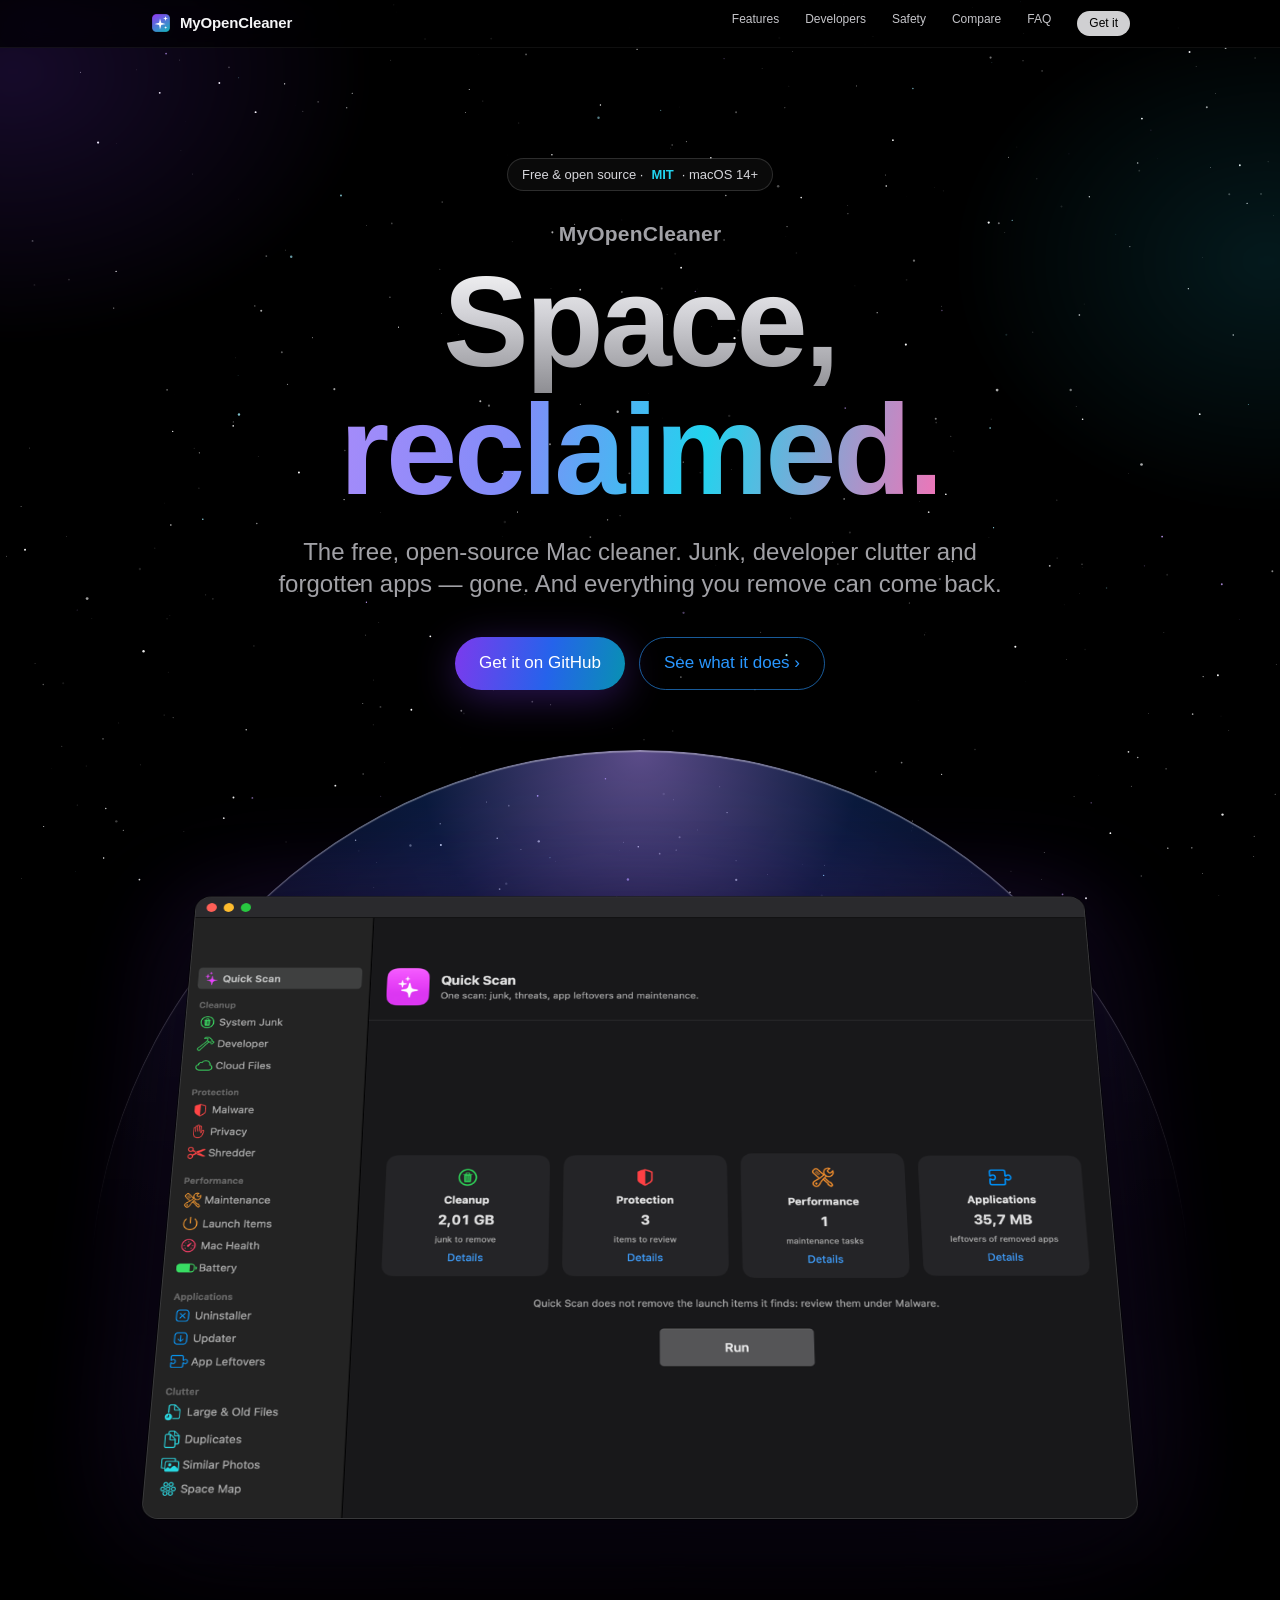
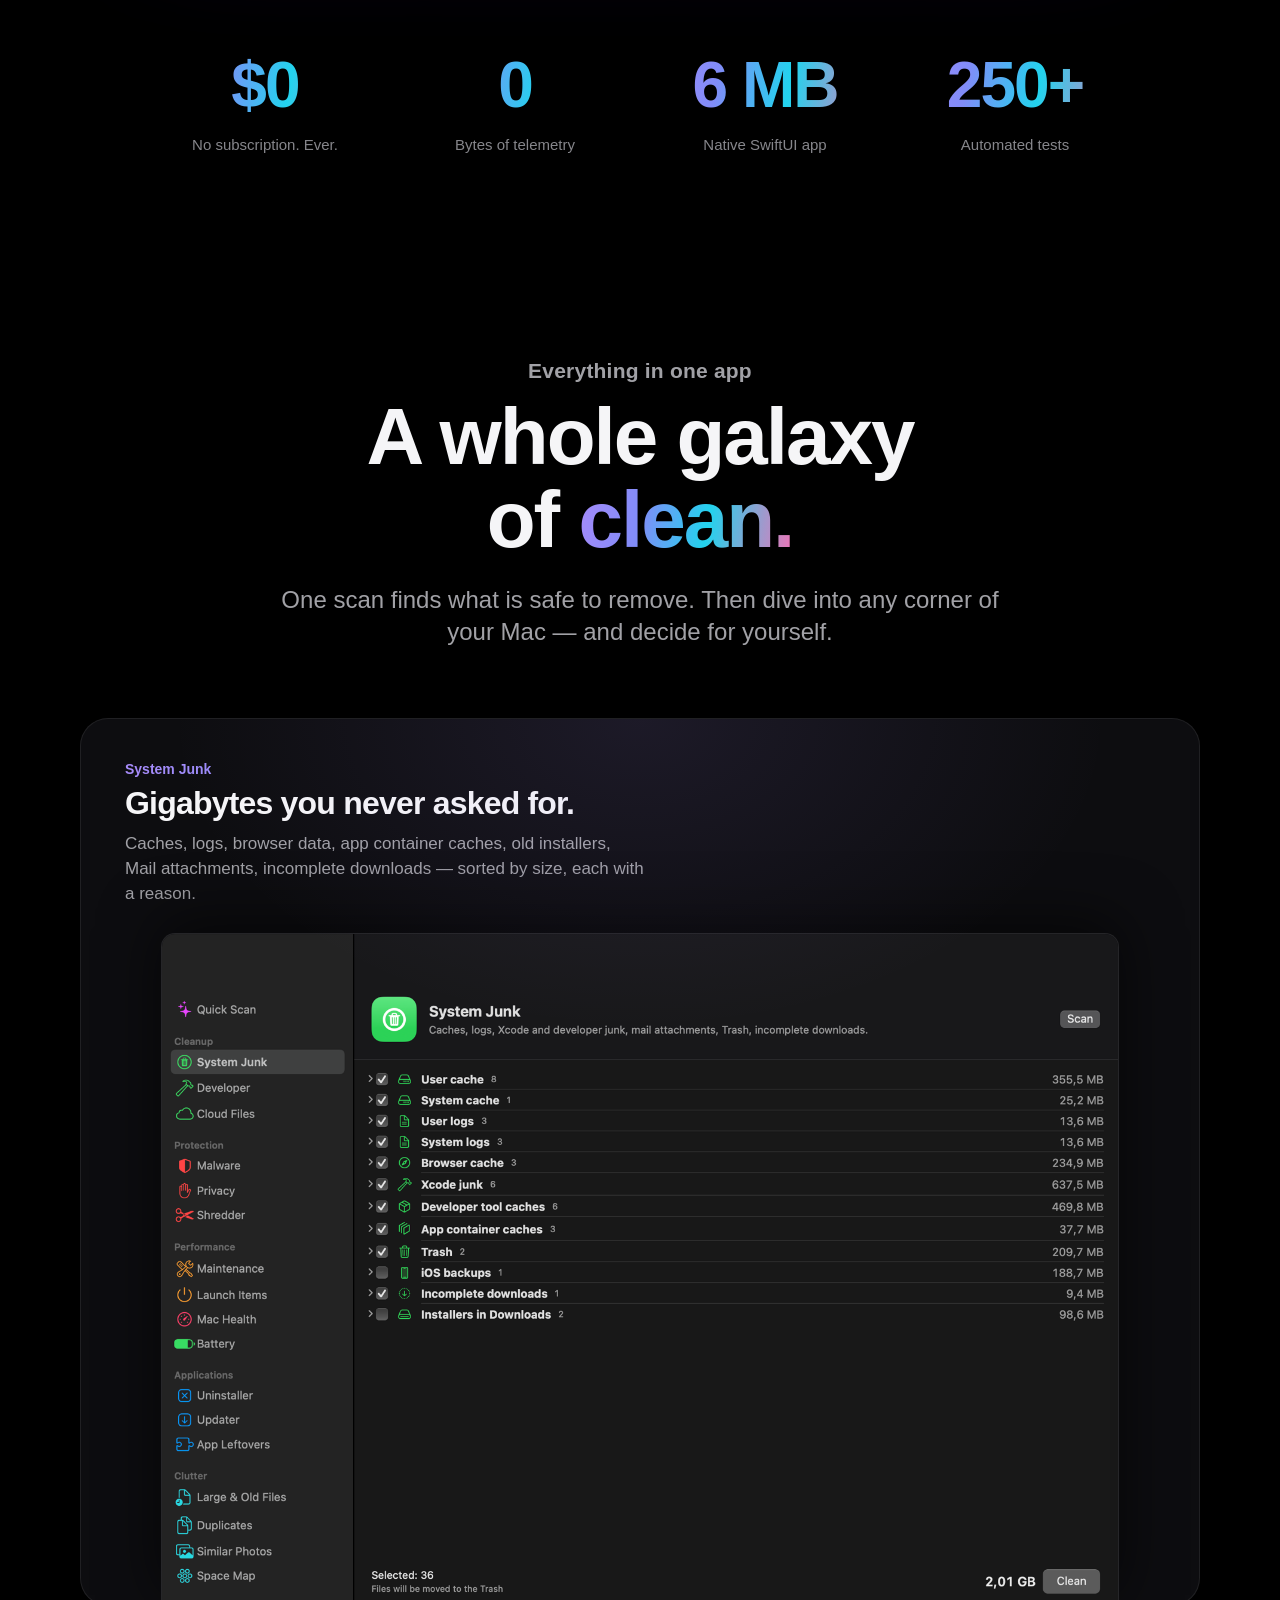
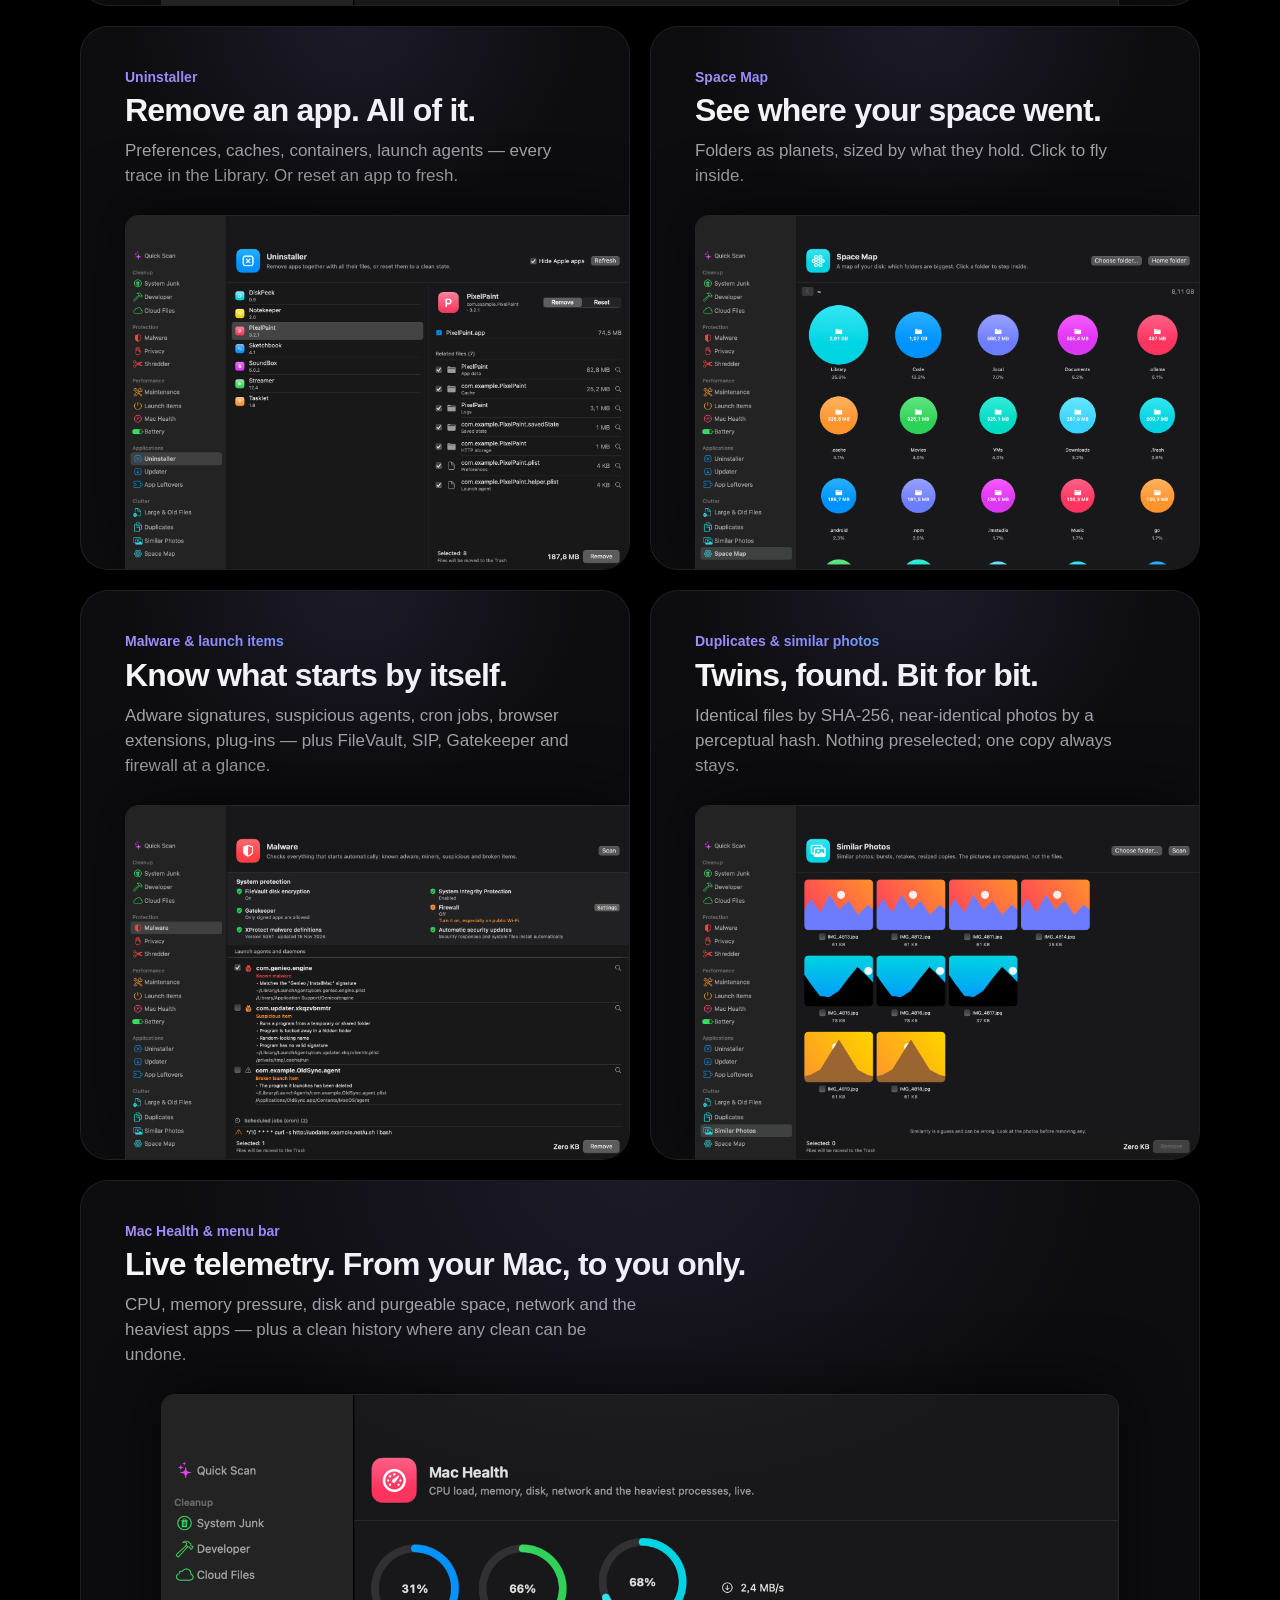
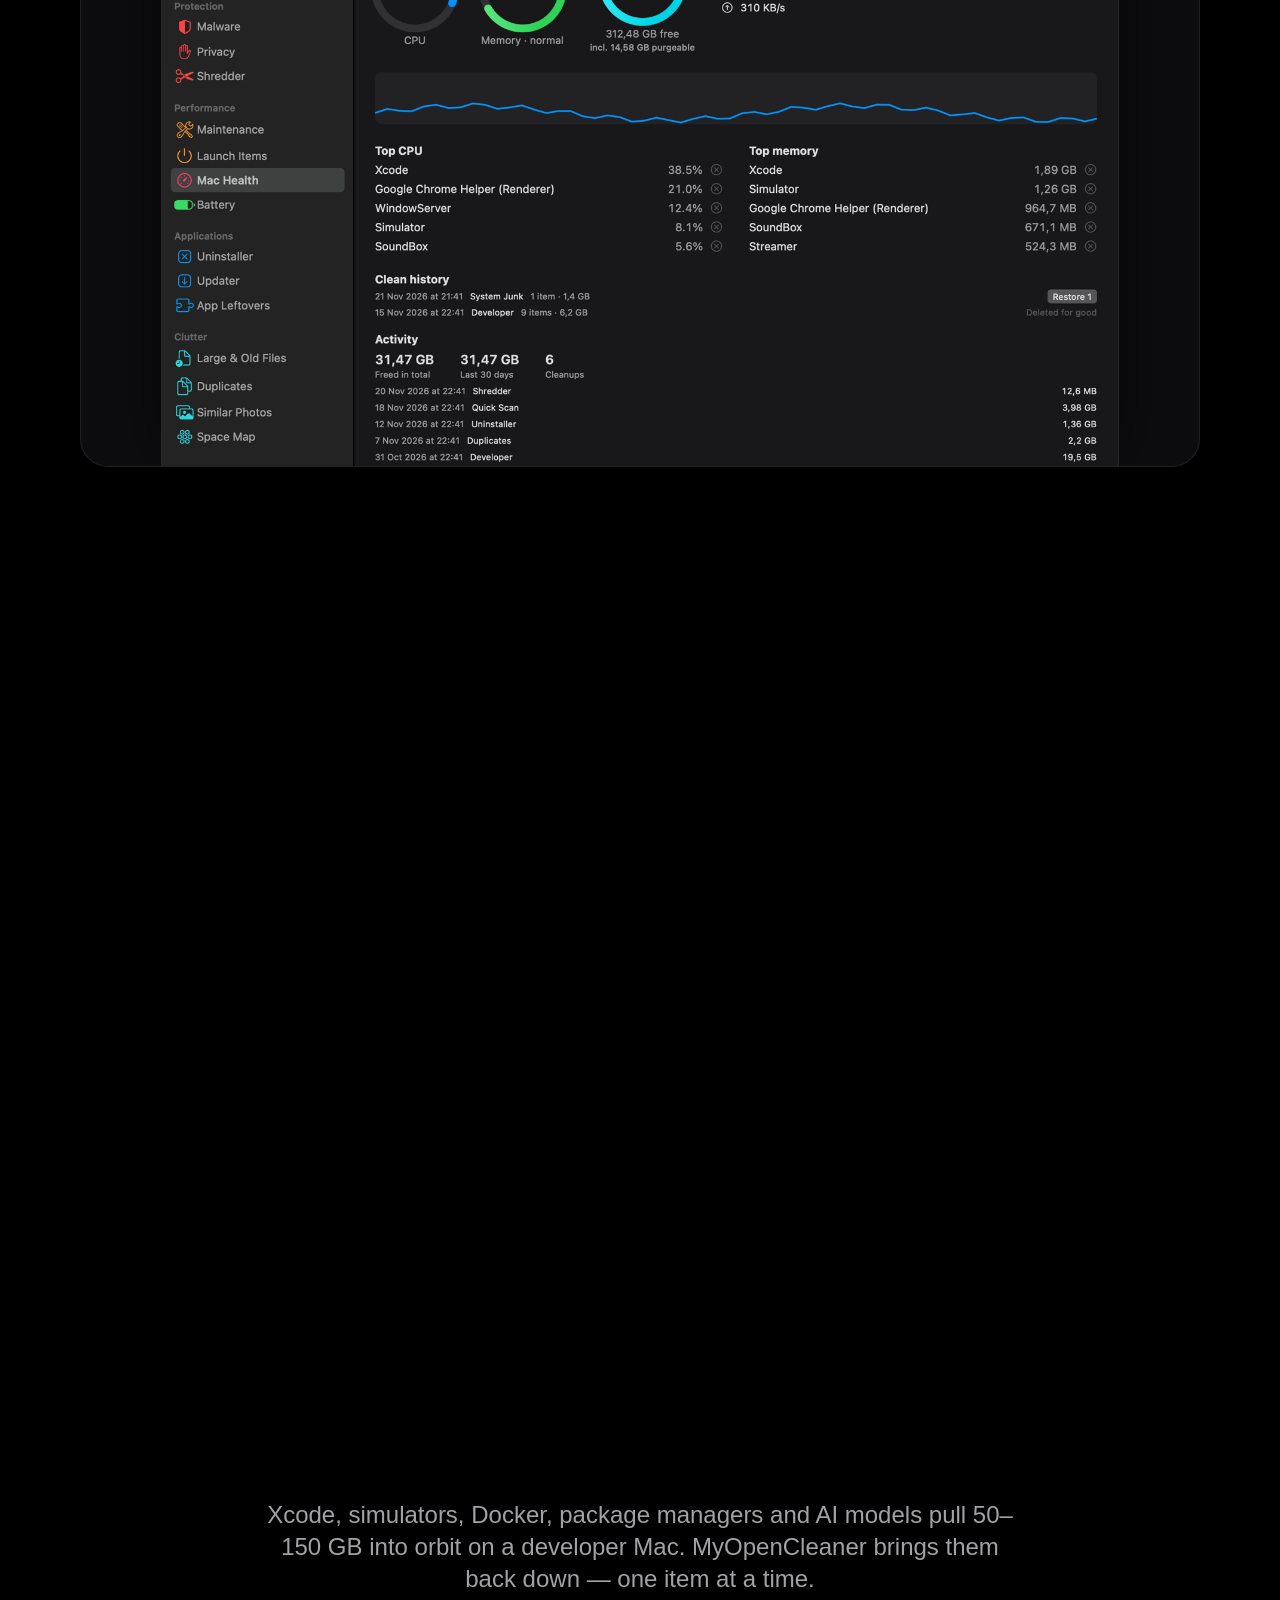
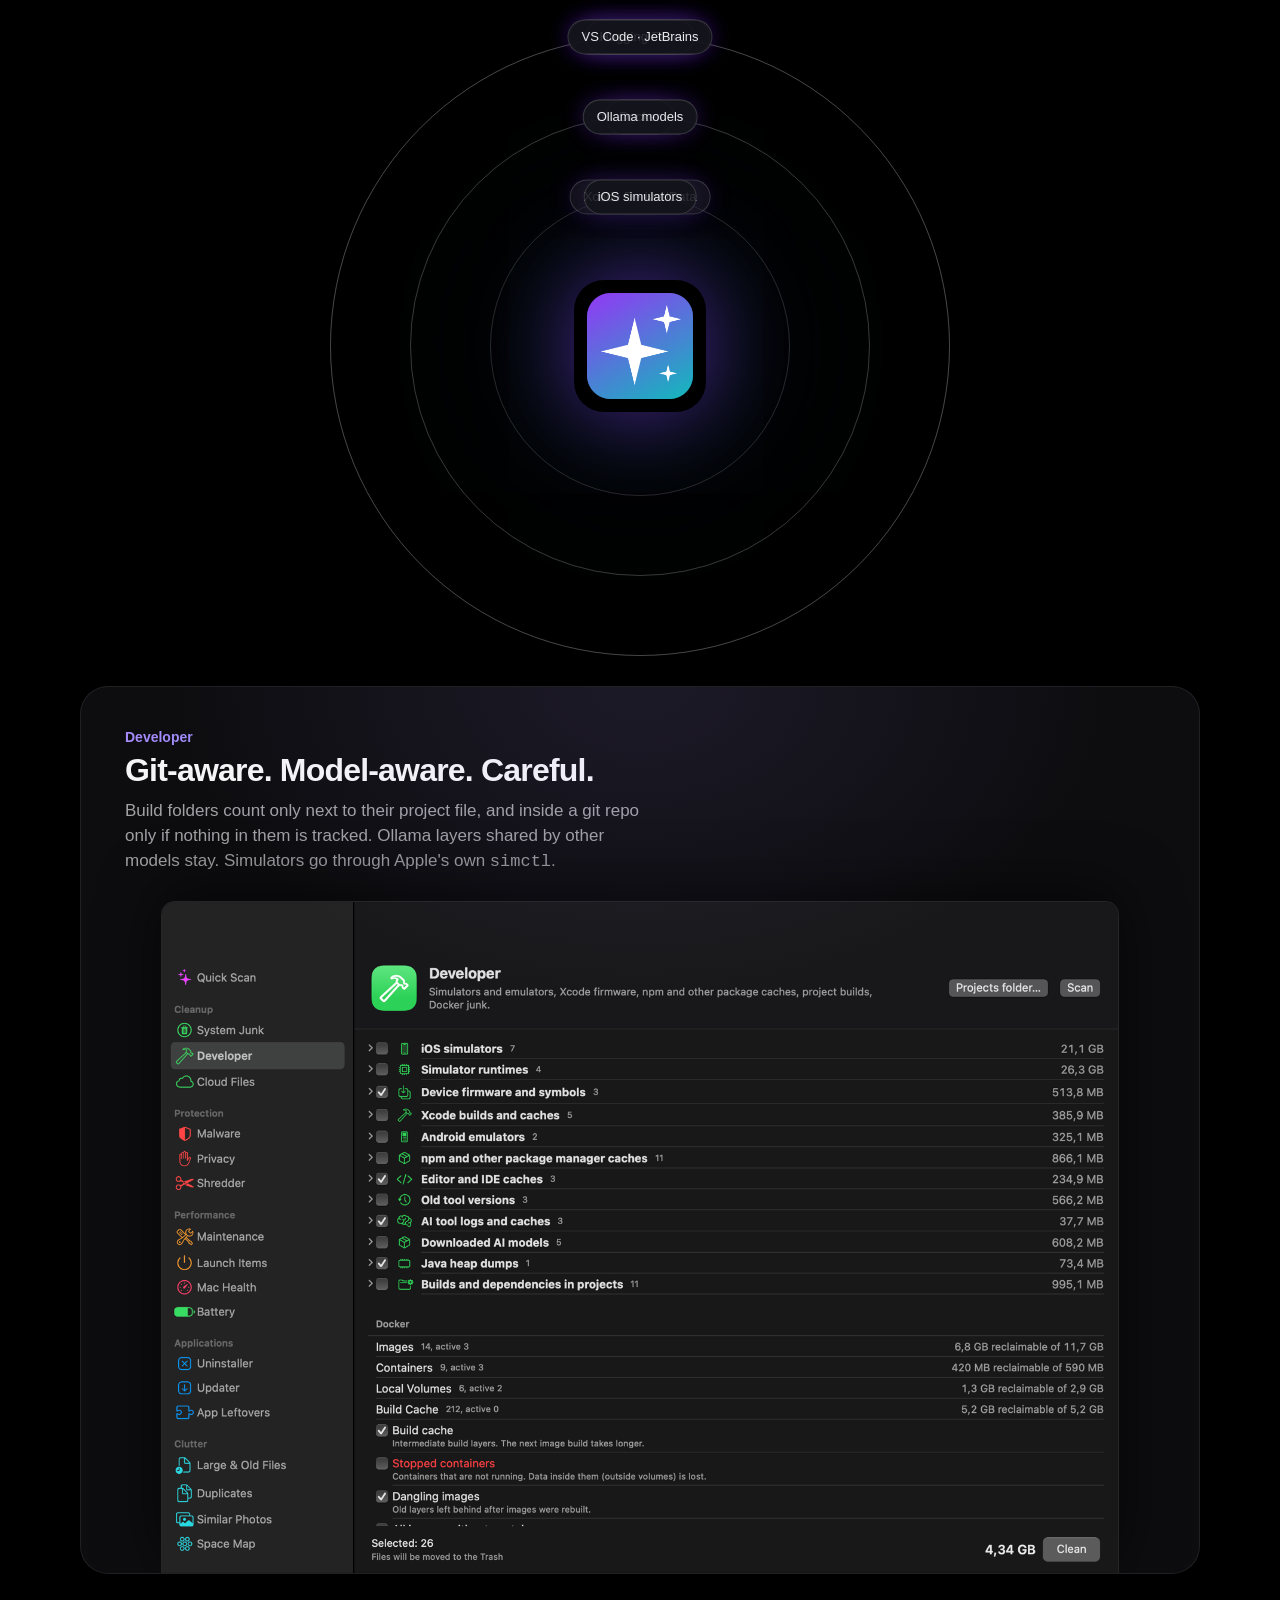
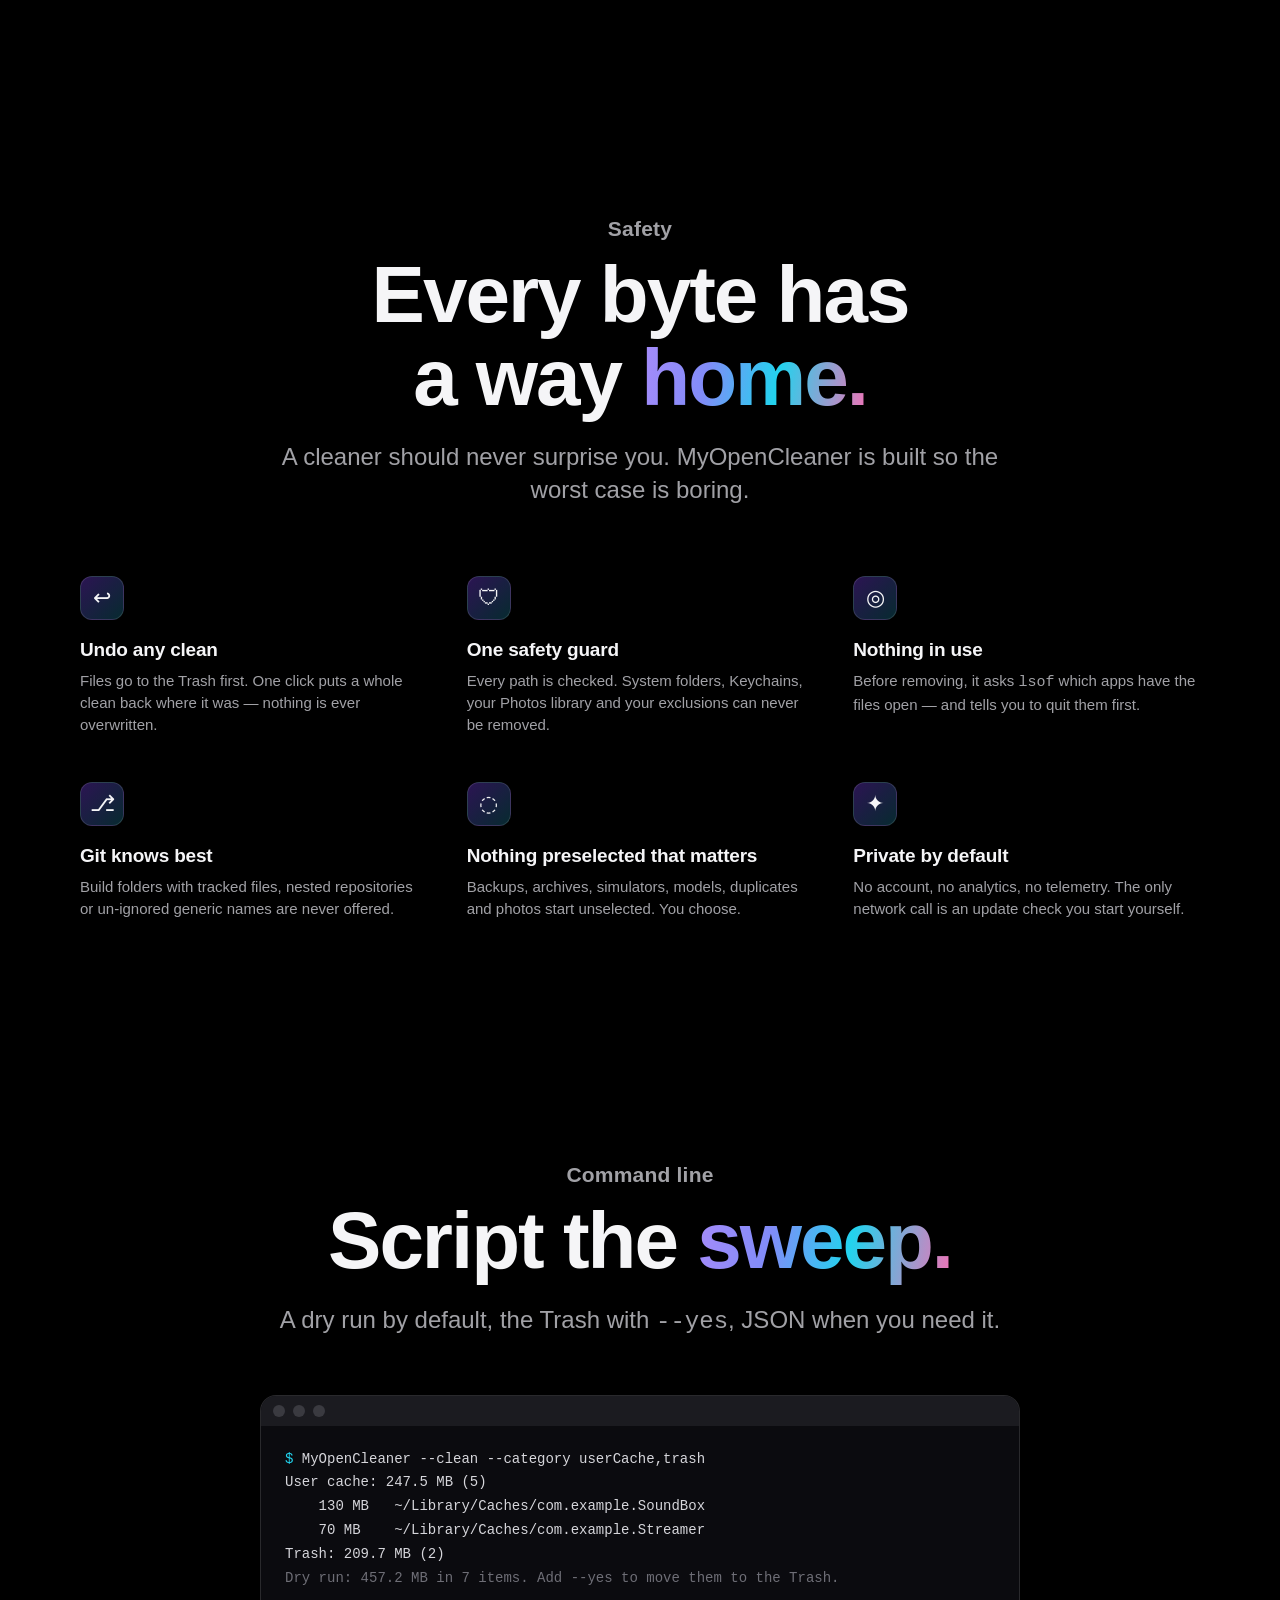
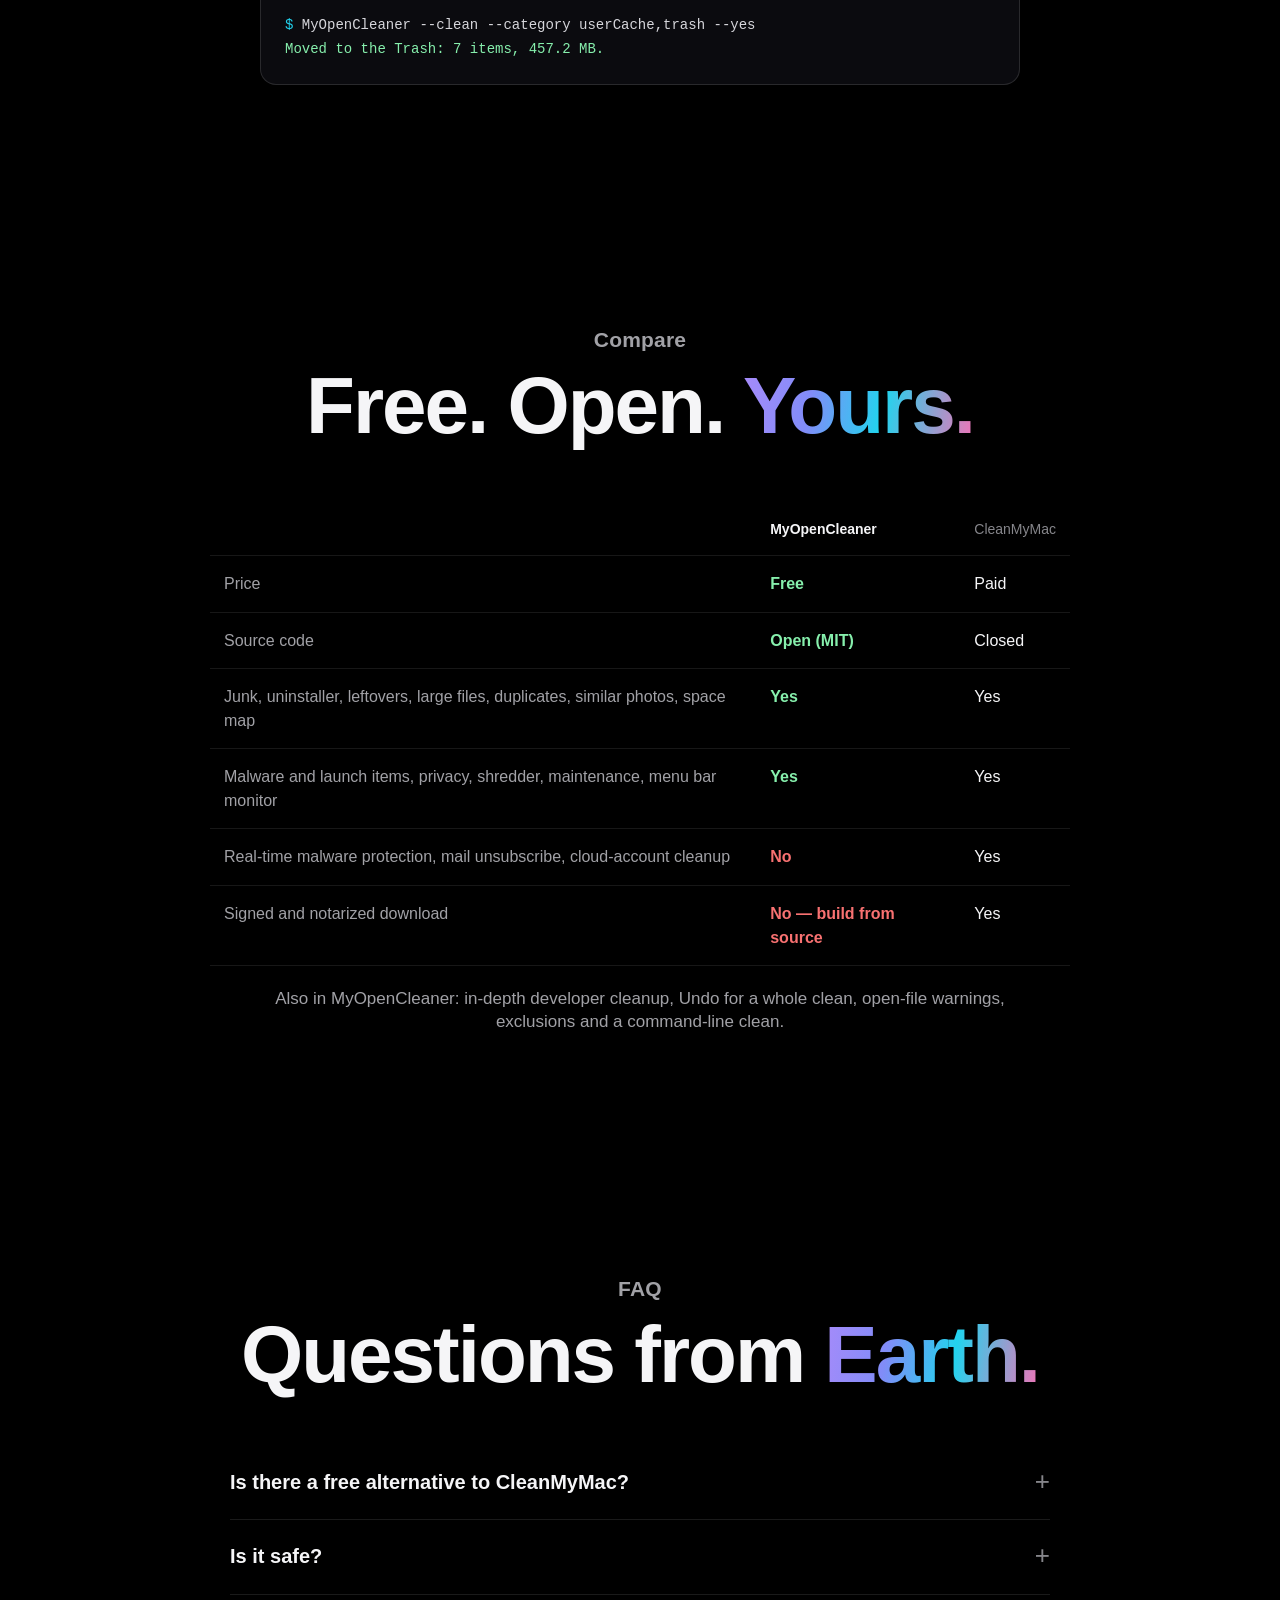
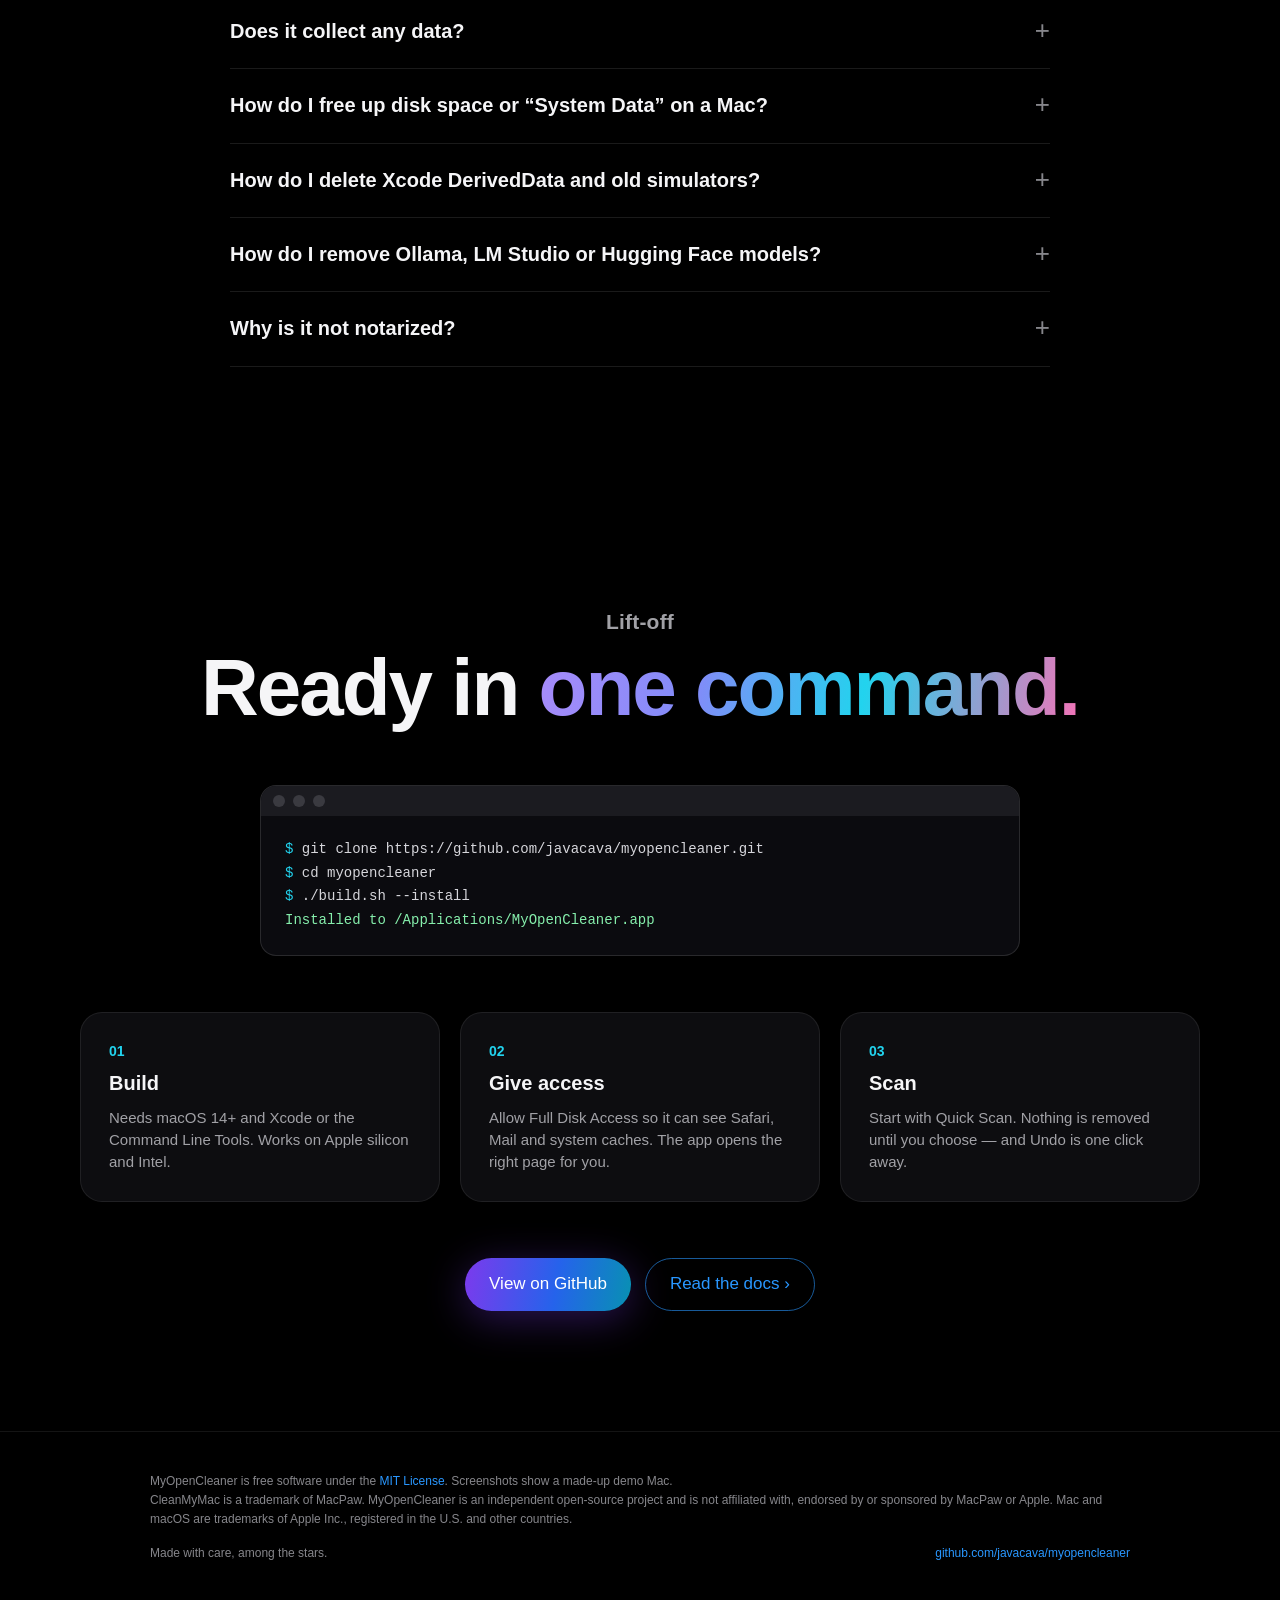
==== docs/index.html @ 6d672f40 "Add a website for GitHub Pages A one-page site in docs/: a starfield and nebula backdrop, large head" ====
<!doctype html>
<html lang="en">
<head>
<meta charset="utf-8">
<meta name="viewport" content="width=device-width, initial-scale=1">
<title>MyOpenCleaner — free, open-source Mac cleaner</title>
<meta name="description" content="MyOpenCleaner is a free, open-source Mac cleaner and CleanMyMac alternative for macOS 14+. Clean system junk, Xcode and developer caches, uninstall apps with their leftovers, find duplicates. Undo for every clean, no telemetry, MIT license.">
<meta name="theme-color" content="#000000">
<link rel="icon" type="image/png" href="assets/favicon.png">
<link rel="apple-touch-icon" href="assets/icon.png">
<link rel="canonical" href="https://javacava.github.io/myopencleaner/">
<meta property="og:type" content="website">
<meta property="og:title" content="MyOpenCleaner — space, reclaimed.">
<meta property="og:description" content="The free, open-source Mac cleaner. Junk, developer clutter and forgotten apps, gone. Every clean can be undone.">
<meta property="og:url" content="https://javacava.github.io/myopencleaner/">
<meta property="og:image" content="https://javacava.github.io/myopencleaner/assets/shots/quick-scan.png">
<meta name="twitter:card" content="summary_large_image">
<script type="application/ld+json">
{
  "@context": "https://schema.org",
  "@type": "SoftwareApplication",
  "name": "MyOpenCleaner",
  "description": "Free, open-source Mac cleaner and CleanMyMac alternative: system junk, developer caches, app uninstaller with leftovers, duplicates, similar photos, malware and launch-item checks, privacy cleanup, undo for every clean.",
  "applicationCategory": "UtilitiesApplication",
  "operatingSystem": "macOS 14 or later",
  "license": "https://opensource.org/licenses/MIT",
  "isAccessibleForFree": true,
  "offers": { "@type": "Offer", "price": "0", "priceCurrency": "USD" },
  "codeRepository": "https://github.com/javacava/myopencleaner",
  "url": "https://javacava.github.io/myopencleaner/",
  "image": "https://javacava.github.io/myopencleaner/assets/icon.png"
}
</script>
<style>
  :root {
    --bg: #000;
    --text: #f5f5f7;
    --muted: #86868b;
    --soft: #a1a1a6;
    --tile: #0d0d10;
    --tile-line: rgba(255,255,255,0.08);
    --violet: #a78bfa;
    --cyan: #22d3ee;
    --pink: #f472b6;
    --link: #2997ff;
    --radius: 28px;
    --max: 1120px;
    --font: -apple-system, BlinkMacSystemFont, "SF Pro Display", "SF Pro Text", "Helvetica Neue", Helvetica, Arial, sans-serif;
    --mono: ui-monospace, "SF Mono", Menlo, Monaco, Consolas, monospace;
  }
  * { box-sizing: border-box; }
  html { scroll-behavior: smooth; }
  body {
    margin: 0; background: var(--bg); color: var(--text); font-family: var(--font);
    -webkit-font-smoothing: antialiased; line-height: 1.47; overflow-x: hidden;
  }
  a { color: var(--link); text-decoration: none; }
  a:hover { text-decoration: underline; }
  img { display: block; max-width: 100%; height: auto; }

  /* ---------- Space background ---------- */
  #stars { position: fixed; inset: 0; width: 100%; height: 100%; z-index: -2; }
  .nebula {
    position: fixed; inset: -20vh -20vw; z-index: -1; pointer-events: none;
    background:
      radial-gradient(40vw 30vw at 15% 20%, rgba(124, 58, 237, 0.18), transparent 70%),
      radial-gradient(35vw 28vw at 85% 35%, rgba(34, 211, 238, 0.12), transparent 70%),
      radial-gradient(45vw 30vw at 50% 95%, rgba(244, 114, 182, 0.10), transparent 70%);
    filter: blur(10px);
  }

  /* ---------- Navigation (Apple-like translucent bar) ---------- */
  .nav {
    position: sticky; top: 0; z-index: 50; height: 48px;
    background: rgba(0,0,0,0.72); backdrop-filter: saturate(180%) blur(20px); -webkit-backdrop-filter: saturate(180%) blur(20px);
    border-bottom: 1px solid rgba(255,255,255,0.06);
  }
  .nav-inner { max-width: 1024px; margin: 0 auto; height: 100%; display: flex; align-items: center; gap: 28px; padding: 0 22px; }
  .brand { display: flex; align-items: center; gap: 8px; color: var(--text); font-weight: 600; font-size: 15px; letter-spacing: -0.01em; }
  .brand img { width: 22px; height: 22px; }
  .nav-links { display: flex; gap: 26px; margin-left: auto; }
  .nav-links a { color: #e8e8ed; font-size: 12px; opacity: 0.85; }
  .nav-links a:hover { opacity: 1; text-decoration: none; }
  .nav-cta { font-size: 12px; padding: 4px 12px; border-radius: 999px; background: var(--text); color: #000 !important; font-weight: 500; }
  @media (max-width: 760px) { .nav-links a:not(.nav-cta) { display: none; } }

  /* ---------- Sections ---------- */
  section { padding: 120px 22px; position: relative; }
  .wrap { max-width: var(--max); margin: 0 auto; }
  .center { text-align: center; }
  .eyebrow { font-size: 21px; font-weight: 600; color: var(--soft); margin: 0 0 8px; letter-spacing: 0.01em; }
  h1, h2, h3 { margin: 0; letter-spacing: -0.025em; font-weight: 700; }
  h1 { font-size: clamp(56px, 11vw, 128px); line-height: 1.0; }
  h2 { font-size: clamp(40px, 6.5vw, 80px); line-height: 1.04; }
  h3 { font-size: clamp(24px, 3vw, 32px); line-height: 1.12; }
  .lead { font-size: clamp(19px, 2.2vw, 24px); color: var(--soft); max-width: 760px; margin: 22px auto 0; font-weight: 500; line-height: 1.35; }
  .grad {
    background: linear-gradient(100deg, var(--violet) 0%, #818cf8 30%, var(--cyan) 60%, var(--pink) 100%);
    -webkit-background-clip: text; background-clip: text; color: transparent;
  }
  .chrome {
    background: linear-gradient(180deg, #ffffff 0%, #d2d2d7 45%, #8e8e93 100%);
    -webkit-background-clip: text; background-clip: text; color: transparent;
  }
  .buttons { display: flex; gap: 14px; justify-content: center; flex-wrap: wrap; margin-top: 36px; }
  .btn {
    display: inline-flex; align-items: center; gap: 8px; padding: 13px 24px; border-radius: 999px;
    font-size: 17px; font-weight: 500; transition: transform .2s ease, background .2s ease;
  }
  .btn:hover { text-decoration: none; transform: translateY(-1px); }
  .btn-primary { background: linear-gradient(100deg, #7c3aed, #2563eb 55%, #0891b2); color: #fff; box-shadow: 0 8px 40px rgba(124,58,237,.35); }
  .btn-ghost { color: var(--link); border: 1px solid rgba(41,151,255,.6); }
  .btn-ghost:hover { background: rgba(41,151,255,.1); }

  /* ---------- Hero ---------- */
  html, body { overflow-x: clip; }
  .hero { padding-top: 110px; padding-bottom: 40px; min-height: calc(100vh - 48px); display: flex; flex-direction: column; justify-content: center; }
  .hero .badge {
    display: inline-flex; align-items: center; gap: 8px; padding: 6px 14px; border-radius: 999px; font-size: 13px; color: #d6d6db;
    border: 1px solid rgba(255,255,255,.14); background: rgba(255,255,255,.04); margin-bottom: 28px;
  }
  .hero .badge b { color: var(--cyan); font-weight: 600; }
  .planet {
    position: absolute; width: min(1100px, 140vw); aspect-ratio: 1; left: 50%; top: 78vh; transform: translateX(-50%);
    border-radius: 50%; z-index: -1; pointer-events: none;
    background: radial-gradient(circle at 50% 0%, rgba(167,139,250,.55), rgba(37,99,235,.25) 18%, rgba(8,8,20,.95) 42%, #000 60%);
    box-shadow: 0 -2px 120px rgba(124,58,237,.35), inset 0 2px 1px rgba(255,255,255,.35);
    /* fade the planet out downwards instead of cutting it off */
    -webkit-mask-image: linear-gradient(to bottom, #000 18%, transparent 46%);
    mask-image: linear-gradient(to bottom, #000 18%, transparent 46%);
  }
  .shot-frame {
    margin: 70px auto 0; max-width: 1040px; border-radius: 18px; overflow: hidden; position: relative;
    border: 1px solid rgba(255,255,255,.12);
    box-shadow: 0 0 0 1px rgba(0,0,0,.6), 0 40px 120px rgba(0,0,0,.8), 0 0 140px rgba(124,58,237,.25);
    background: #1e1e20;
  }
  .shot-frame .bar { height: 28px; display: flex; align-items: center; gap: 8px; padding: 0 12px; background: #2a2a2d; border-bottom: 1px solid rgba(0,0,0,.6); }
  .shot-frame .bar i { width: 12px; height: 12px; border-radius: 50%; display: block; }
  .shot-frame .bar i:nth-child(1) { background: #ff5f57; } .shot-frame .bar i:nth-child(2) { background: #febc2e; } .shot-frame .bar i:nth-child(3) { background: #28c840; }
  .tilt { transform: perspective(1600px) rotateX(16deg) scale(.96); transform-origin: 50% 100%; transition: transform .2s linear; }

  /* ---------- Stats strip ---------- */
  .stats { display: grid; grid-template-columns: repeat(4, 1fr); gap: 20px; max-width: 980px; margin: 0 auto; }
  .stat { text-align: center; }
  .stat .num { font-size: clamp(40px, 6vw, 64px); font-weight: 700; letter-spacing: -0.03em; }
  .stat .lbl { color: var(--muted); font-size: 15px; margin-top: 2px; }
  @media (max-width: 700px) { .stats { grid-template-columns: repeat(2, 1fr); row-gap: 36px; } }

  /* ---------- Tiles ---------- */
  .tiles { display: grid; grid-template-columns: repeat(2, 1fr); gap: 20px; margin-top: 70px; }
  .tile {
    background: var(--tile); border: 1px solid var(--tile-line); border-radius: var(--radius); overflow: hidden;
    display: flex; flex-direction: column; position: relative;
  }
  .tile.wide { grid-column: span 2; }
  .tile .txt { padding: 40px 44px 26px; }
  .tile .txt p { color: var(--soft); font-size: 17px; margin: 10px 0 0; max-width: 520px; }
  .tile .kicker { font-size: 14px; font-weight: 600; margin-bottom: 6px; }
  .tile .img { margin: auto 0 0 44px; border-top-left-radius: 14px; overflow: hidden; border: 1px solid rgba(255,255,255,.1); border-right: 0; border-bottom: 0; box-shadow: 0 -10px 60px rgba(0,0,0,.6); }
  .tile.wide .img { margin-left: 80px; margin-right: 80px; border-radius: 14px 14px 0 0; border-right: 1px solid rgba(255,255,255,.1); }
  .tile::after { content: ""; position: absolute; inset: 0; border-radius: inherit; pointer-events: none;
    background: radial-gradient(60% 50% at 50% 0%, rgba(167,139,250,.10), transparent 70%); }
  @media (max-width: 860px) {
    .tiles { grid-template-columns: 1fr; }
    .tile.wide { grid-column: span 1; }
    .tile .txt { padding: 30px 26px 20px; }
    .tile .img, .tile.wide .img { margin-left: 26px; margin-right: 0; border-right: 0; border-radius: 12px 0 0 0; }
  }

  /* ---------- Orbit (developer tools) ---------- */
  .orbit-stage { position: relative; height: 640px; margin-top: 30px; }
  .sun {
    position: absolute; left: 50%; top: 50%; width: 132px; height: 132px; transform: translate(-50%,-50%); border-radius: 30px;
    box-shadow: 0 0 90px rgba(124,58,237,.6), 0 0 200px rgba(34,211,238,.25);
  }
  .ring { position: absolute; left: 50%; top: 50%; border-radius: 50%; border: 1px solid rgba(255,255,255,.08); transform: translate(-50%,-50%); }
  .ring .spin { position: absolute; inset: 0; animation: spin linear infinite; }
  .ring .chip { position: absolute; left: 50%; top: 0; transform: translate(-50%,-50%); white-space: nowrap; }
  /* The label counter-rotates so it stays upright while its point travels around the ring. */
  .ring .chip .inner {
    display: inline-block; animation: spin linear infinite reverse;
    font-size: 13px; padding: 7px 13px; border-radius: 999px; color: #e8e8ed;
    background: rgba(20,20,28,.88); border: 1px solid rgba(255,255,255,.16);
    box-shadow: 0 0 24px rgba(124,58,237,.18);
  }
  @keyframes spin { to { transform: rotate(360deg); } }
  /* Phones: the orbit becomes a simple cloud of labels. */
  .chip-cloud { display: none; flex-wrap: wrap; justify-content: center; gap: 10px; margin: 44px 0 10px; }
  .chip-cloud span { font-size: 14px; padding: 8px 14px; border-radius: 999px; color: #e8e8ed;
    background: rgba(20,20,28,.88); border: 1px solid rgba(255,255,255,.16); }
  @media (max-width: 700px) { .orbit-stage { display: none; } .chip-cloud { display: flex; } }

  /* ---------- Safety list ---------- */
  .features { display: grid; grid-template-columns: repeat(3, 1fr); gap: 46px 40px; margin-top: 70px; }
  .feature .ic { width: 44px; height: 44px; border-radius: 12px; display: grid; place-items: center; font-size: 22px; margin-bottom: 16px;
    background: linear-gradient(135deg, rgba(124,58,237,.35), rgba(34,211,238,.2)); border: 1px solid rgba(255,255,255,.12); }
  .feature h4 { margin: 0 0 6px; font-size: 19px; letter-spacing: -0.01em; }
  .feature p { margin: 0; color: var(--soft); font-size: 15px; }
  @media (max-width: 860px) { .features { grid-template-columns: 1fr 1fr; } }
  @media (max-width: 560px) { .features { grid-template-columns: 1fr; } }

  /* ---------- Terminal ---------- */
  .term { max-width: 760px; margin: 56px auto 0; border-radius: 16px; overflow: hidden; border: 1px solid rgba(255,255,255,.12); background: #0b0b0f; box-shadow: 0 30px 90px rgba(0,0,0,.7); text-align: left; }
  .term .bar { height: 30px; display: flex; align-items: center; gap: 8px; padding: 0 12px; background: #1b1b20; }
  .term .bar i { width: 12px; height: 12px; border-radius: 50%; display: block; background: #3a3a40; }
  .term pre { margin: 0; padding: 22px 24px; font: 14px/1.7 var(--mono); color: #d6d6db; overflow-x: auto; }
  .term .p { color: var(--cyan); } .term .c { color: #6e6e76; } .term .ok { color: #86efac; }

  /* ---------- Compare ---------- */
  .compare { max-width: 860px; margin: 56px auto 0; border-collapse: collapse; width: 100%; font-size: 16px; }
  .compare th, .compare td { padding: 16px 14px; border-bottom: 1px solid rgba(255,255,255,.09); text-align: left; vertical-align: top; }
  .compare th { color: var(--muted); font-weight: 500; font-size: 14px; }
  .compare td:first-child { color: var(--soft); }
  .compare .us { color: var(--text); font-weight: 600; }
  .compare .yes { color: #86efac; } .compare .no { color: #f87171; }
  .compare-wrap { overflow-x: auto; }
  @media (max-width: 600px) {
    .compare { font-size: 14px; }
    .compare th, .compare td { padding: 12px 6px; }
    .compare th { font-size: 12px; }
  }

  /* ---------- FAQ ---------- */
  .faq { max-width: 820px; margin: 50px auto 0; }
  .faq details { border-bottom: 1px solid rgba(255,255,255,.1); padding: 22px 0; }
  .faq summary { cursor: pointer; font-size: 20px; font-weight: 600; list-style: none; display: flex; justify-content: space-between; gap: 20px; }
  .faq summary::-webkit-details-marker { display: none; }
  .faq summary::after { content: "+"; color: var(--muted); font-weight: 400; font-size: 26px; line-height: 1; transition: transform .25s; }
  .faq details[open] summary::after { transform: rotate(45deg); }
  .faq p { color: var(--soft); font-size: 17px; margin: 14px 0 0; }
  .faq code, .install code { font-family: var(--mono); font-size: .9em; background: rgba(255,255,255,.08); padding: 2px 6px; border-radius: 6px; }

  /* ---------- Install ---------- */
  .install-steps { display: grid; grid-template-columns: repeat(3, 1fr); gap: 20px; margin-top: 56px; text-align: left; }
  .step { background: var(--tile); border: 1px solid var(--tile-line); border-radius: 22px; padding: 28px; }
  .step .n { font-size: 14px; color: var(--cyan); font-weight: 600; }
  .step h4 { margin: 8px 0 8px; font-size: 20px; }
  .step p { margin: 0; color: var(--soft); font-size: 15px; }
  @media (max-width: 800px) { .install-steps { grid-template-columns: 1fr; } }

  /* ---------- Footer ---------- */
  footer { padding: 40px 22px 60px; border-top: 1px solid rgba(255,255,255,.08); color: var(--muted); font-size: 12px; line-height: 1.6; }
  footer .wrap { max-width: 980px; }
  footer .row { display: flex; justify-content: space-between; gap: 20px; flex-wrap: wrap; margin-top: 14px; }

  /* ---------- Reveal on scroll ---------- */
  .reveal { opacity: 0; transform: translateY(40px); transition: opacity 1s cubic-bezier(.2,.7,.2,1), transform 1s cubic-bezier(.2,.7,.2,1); }
  .reveal.in { opacity: 1; transform: none; }
  @media (prefers-reduced-motion: reduce) {
    .reveal { opacity: 1; transform: none; transition: none; }
    .ring .spin, .ring .chip .inner { animation: none; }
    .tilt { transform: none; }
    html { scroll-behavior: auto; }
  }
</style>
</head>
<body>
<canvas id="stars" aria-hidden="true"></canvas>
<div class="nebula" aria-hidden="true"></div>

<nav class="nav" aria-label="Main">
  <div class="nav-inner">
    <a class="brand" href="#top"><img src="assets/icon.png" alt="">MyOpenCleaner</a>
    <div class="nav-links">
      <a href="#features">Features</a>
      <a href="#developers">Developers</a>
      <a href="#safety">Safety</a>
      <a href="#compare">Compare</a>
      <a href="#faq">FAQ</a>
      <a class="nav-cta" href="https://github.com/javacava/myopencleaner">Get it</a>
    </div>
  </div>
</nav>

<main id="top">
  <!-- ================= HERO ================= -->
  <section class="hero center">
    <div class="planet" aria-hidden="true"></div>
    <div class="wrap">
      <div class="reveal"><span class="badge">Free &amp; open source · <b>MIT</b> · macOS 14+</span></div>
      <p class="eyebrow reveal">MyOpenCleaner</p>
      <h1 class="reveal"><span class="chrome">Space,</span><br><span class="grad">reclaimed.</span></h1>
      <p class="lead reveal">The free, open-source Mac cleaner. Junk, developer clutter and forgotten apps — gone. And everything you remove can come back.</p>
      <div class="buttons reveal">
        <a class="btn btn-primary" href="https://github.com/javacava/myopencleaner">Get it on GitHub</a>
        <a class="btn btn-ghost" href="#features">See what it does ›</a>
      </div>
      <div class="shot-frame tilt reveal" id="heroShot">
        <div class="bar" aria-hidden="true"><i></i><i></i><i></i></div>
        <img src="assets/shots/quick-scan.png" width="1600" height="1123" alt="MyOpenCleaner Quick Scan: junk to remove, items to review, maintenance tasks and leftovers of removed apps">
      </div>
    </div>
  </section>

  <!-- ================= STATS ================= -->
  <section style="padding-top:80px;padding-bottom:80px">
    <div class="stats reveal">
      <div class="stat"><div class="num grad">$0</div><div class="lbl">No subscription. Ever.</div></div>
      <div class="stat"><div class="num grad">0</div><div class="lbl">Bytes of telemetry</div></div>
      <div class="stat"><div class="num grad">6 MB</div><div class="lbl">Native SwiftUI app</div></div>
      <div class="stat"><div class="num grad">250+</div><div class="lbl">Automated tests</div></div>
    </div>
  </section>

  <!-- ================= FEATURES ================= -->
  <section id="features">
    <div class="wrap">
      <div class="center">
        <p class="eyebrow reveal">Everything in one app</p>
        <h2 class="reveal">A whole galaxy<br>of <span class="grad">clean.</span></h2>
        <p class="lead reveal">One scan finds what is safe to remove. Then dive into any corner of your Mac — and decide for yourself.</p>
      </div>

      <div class="tiles">
        <article class="tile wide reveal">
          <div class="txt">
            <div class="kicker grad">System Junk</div>
            <h3>Gigabytes you never asked for.</h3>
            <p>Caches, logs, browser data, app container caches, old installers, Mail attachments, incomplete downloads — sorted by size, each with a reason.</p>
          </div>
          <div class="img"><img loading="lazy" src="assets/shots/junk.png" width="1600" height="1123" alt="System Junk page with categories and sizes"></div>
        </article>

        <article class="tile reveal">
          <div class="txt">
            <div class="kicker grad">Uninstaller</div>
            <h3>Remove an app. All of it.</h3>
            <p>Preferences, caches, containers, launch agents — every trace in the Library. Or reset an app to fresh.</p>
          </div>
          <div class="img"><img loading="lazy" src="assets/shots/uninstaller.png" width="1600" height="1123" alt="Uninstaller showing an app and its related files"></div>
        </article>

        <article class="tile reveal">
          <div class="txt">
            <div class="kicker grad">Space Map</div>
            <h3>See where your space went.</h3>
            <p>Folders as planets, sized by what they hold. Click to fly inside.</p>
          </div>
          <div class="img"><img loading="lazy" src="assets/shots/space-map.png" width="1600" height="1123" alt="Space Map showing folders as bubbles sized by disk usage"></div>
        </article>

        <article class="tile reveal">
          <div class="txt">
            <div class="kicker grad">Malware &amp; launch items</div>
            <h3>Know what starts by itself.</h3>
            <p>Adware signatures, suspicious agents, cron jobs, browser extensions, plug-ins — plus FileVault, SIP, Gatekeeper and firewall at a glance.</p>
          </div>
          <div class="img"><img loading="lazy" src="assets/shots/malware.png" width="1600" height="1123" alt="Malware page with system protection status and launch items"></div>
        </article>

        <article class="tile reveal">
          <div class="txt">
            <div class="kicker grad">Duplicates &amp; similar photos</div>
            <h3>Twins, found. Bit for bit.</h3>
            <p>Identical files by SHA-256, near-identical photos by a perceptual hash. Nothing preselected; one copy always stays.</p>
          </div>
          <div class="img"><img loading="lazy" src="assets/shots/similar.png" width="1600" height="1123" alt="Similar photos grouped together"></div>
        </article>

        <article class="tile wide reveal">
          <div class="txt">
            <div class="kicker grad">Mac Health &amp; menu bar</div>
            <h3>Live telemetry. From your Mac, to you only.</h3>
            <p>CPU, memory pressure, disk and purgeable space, network and the heaviest apps — plus a clean history where any clean can be undone.</p>
          </div>
          <div class="img"><img loading="lazy" src="assets/shots/monitor.png" width="1600" height="1123" alt="Mac Health page with CPU, memory and disk gauges and clean history"></div>
        </article>

        <article class="tile reveal">
          <div class="txt">
            <div class="kicker grad">Privacy &amp; Shredder</div>
            <h3>Leave no trace.</h3>
            <p>Browser history, cookies, autofill and recent items — never passwords. Shred files beyond the Trash.</p>
          </div>
          <div class="img"><img loading="lazy" src="assets/shots/privacy.png" width="1600" height="1123" alt="Privacy page with browser traces and saved Wi-Fi networks"></div>
        </article>

        <article class="tile reveal">
          <div class="txt">
            <div class="kicker grad">Battery</div>
            <h3>Health you can read.</h3>
            <p>Capacity, cycles, temperature and charging power for your Mac — and for an iPhone or iPad on a cable.</p>
          </div>
          <div class="img"><img loading="lazy" src="assets/shots/battery.png" width="1600" height="1123" alt="Battery health page"></div>
        </article>
      </div>
    </div>
  </section>

  <!-- ================= DEVELOPERS ================= -->
  <section id="developers" class="center">
    <div class="wrap">
      <p class="eyebrow reveal">For developers</p>
      <h2 class="reveal">Your toolchain<br>has its own <span class="grad">gravity.</span></h2>
      <p class="lead reveal">Xcode, simulators, Docker, package managers and AI models pull 50–150 GB into orbit on a developer Mac. MyOpenCleaner brings them back down — one item at a time.</p>

      <div class="orbit-stage reveal" aria-label="Developer tools MyOpenCleaner cleans">
        <img class="sun" src="assets/icon.png" alt="">
        <div class="ring" style="width:300px;height:300px"><div class="spin" style="animation-duration:38s">
          <span class="chip" style="transform:rotate(0deg) translate(0,0)"><span class="inner" style="animation-duration:38s">Xcode DerivedData</span></span>
        </div></div>
        <div class="ring" style="width:300px;height:300px"><div class="spin" style="animation-duration:38s;animation-delay:-19s">
          <span class="chip"><span class="inner" style="animation-duration:38s;animation-delay:-19s">iOS simulators</span></span>
        </div></div>
        <div class="ring" style="width:460px;height:460px"><div class="spin" style="animation-duration:60s">
          <span class="chip"><span class="inner" style="animation-duration:60s">node_modules</span></span>
        </div></div>
        <div class="ring" style="width:460px;height:460px"><div class="spin" style="animation-duration:60s;animation-delay:-20s">
          <span class="chip"><span class="inner" style="animation-duration:60s;animation-delay:-20s">Docker</span></span>
        </div></div>
        <div class="ring" style="width:460px;height:460px"><div class="spin" style="animation-duration:60s;animation-delay:-40s">
          <span class="chip"><span class="inner" style="animation-duration:60s;animation-delay:-40s">Ollama models</span></span>
        </div></div>
        <div class="ring" style="width:620px;height:620px"><div class="spin" style="animation-duration:90s">
          <span class="chip"><span class="inner" style="animation-duration:90s">npm · pnpm · Yarn</span></span>
        </div></div>
        <div class="ring" style="width:620px;height:620px"><div class="spin" style="animation-duration:90s;animation-delay:-22.5s">
          <span class="chip"><span class="inner" style="animation-duration:90s;animation-delay:-22.5s">Cargo · Go · Gradle</span></span>
        </div></div>
        <div class="ring" style="width:620px;height:620px"><div class="spin" style="animation-duration:90s;animation-delay:-45s">
          <span class="chip"><span class="inner" style="animation-duration:90s;animation-delay:-45s">Hugging Face</span></span>
        </div></div>
        <div class="ring" style="width:620px;height:620px"><div class="spin" style="animation-duration:90s;animation-delay:-67.5s">
          <span class="chip"><span class="inner" style="animation-duration:90s;animation-delay:-67.5s">VS Code · JetBrains</span></span>
        </div></div>
      </div>

      <div class="chip-cloud reveal" aria-hidden="true">
        <span>Xcode DerivedData</span><span>iOS simulators</span><span>node_modules</span><span>Docker</span>
        <span>Ollama models</span><span>npm · pnpm · Yarn</span><span>Cargo · Go · Gradle</span><span>Hugging Face</span>
        <span>VS Code · JetBrains</span>
      </div>

      <div class="tiles" style="margin-top:20px">
        <article class="tile wide reveal" style="text-align:left">
          <div class="txt">
            <div class="kicker grad">Developer</div>
            <h3>Git-aware. Model-aware. Careful.</h3>
            <p>Build folders count only next to their project file, and inside a git repo only if nothing in them is tracked. Ollama layers shared by other models stay. Simulators go through Apple's own <code style="font-family:var(--mono)">simctl</code>.</p>
          </div>
          <div class="img"><img loading="lazy" src="assets/shots/developer.png" width="1600" height="1123" alt="Developer page listing simulators, runtimes, caches, AI models and project builds"></div>
        </article>
      </div>
    </div>
  </section>

  <!-- ================= SAFETY ================= -->
  <section id="safety">
    <div class="wrap">
      <div class="center">
        <p class="eyebrow reveal">Safety</p>
        <h2 class="reveal">Every byte has<br>a way <span class="grad">home.</span></h2>
        <p class="lead reveal">A cleaner should never surprise you. MyOpenCleaner is built so the worst case is boring.</p>
      </div>
      <div class="features">
        <div class="feature reveal"><div class="ic">↩︎</div><h4>Undo any clean</h4><p>Files go to the Trash first. One click puts a whole clean back where it was — nothing is ever overwritten.</p></div>
        <div class="feature reveal"><div class="ic">🛡</div><h4>One safety guard</h4><p>Every path is checked. System folders, Keychains, your Photos library and your exclusions can never be removed.</p></div>
        <div class="feature reveal"><div class="ic">◎</div><h4>Nothing in use</h4><p>Before removing, it asks <code>lsof</code> which apps have the files open — and tells you to quit them first.</p></div>
        <div class="feature reveal"><div class="ic">⎇</div><h4>Git knows best</h4><p>Build folders with tracked files, nested repositories or un-ignored generic names are never offered.</p></div>
        <div class="feature reveal"><div class="ic">◌</div><h4>Nothing preselected that matters</h4><p>Backups, archives, simulators, models, duplicates and photos start unselected. You choose.</p></div>
        <div class="feature reveal"><div class="ic">✦</div><h4>Private by default</h4><p>No account, no analytics, no telemetry. The only network call is an update check you start yourself.</p></div>
      </div>
    </div>
  </section>

  <!-- ================= TERMINAL ================= -->
  <section class="center" id="cli">
    <div class="wrap">
      <p class="eyebrow reveal">Command line</p>
      <h2 class="reveal">Script the <span class="grad">sweep.</span></h2>
      <p class="lead reveal">A dry run by default, the Trash with <code style="font-family:var(--mono)">--yes</code>, JSON when you need it.</p>
      <div class="term reveal">
        <div class="bar" aria-hidden="true"><i></i><i></i><i></i></div>
<pre><span class="p">$</span> MyOpenCleaner --clean --category userCache,trash
User cache: 247.5 MB (5)
    130 MB   ~/Library/Caches/com.example.SoundBox
    70 MB    ~/Library/Caches/com.example.Streamer
Trash: 209.7 MB (2)
<span class="c">Dry run: 457.2 MB in 7 items. Add --yes to move them to the Trash.</span>

<span class="p">$</span> MyOpenCleaner --clean --category userCache,trash --yes
<span class="ok">Moved to the Trash: 7 items, 457.2 MB.</span></pre>
      </div>
    </div>
  </section>

  <!-- ================= COMPARE ================= -->
  <section id="compare" class="center">
    <div class="wrap">
      <p class="eyebrow reveal">Compare</p>
      <h2 class="reveal">Free. Open. <span class="grad">Yours.</span></h2>
      <div class="compare-wrap reveal">
        <table class="compare">
          <thead><tr><th></th><th class="us">MyOpenCleaner</th><th>CleanMyMac</th></tr></thead>
          <tbody>
            <tr><td>Price</td><td class="us yes">Free</td><td>Paid</td></tr>
            <tr><td>Source code</td><td class="us yes">Open (MIT)</td><td>Closed</td></tr>
            <tr><td>Junk, uninstaller, leftovers, large files, duplicates, similar photos, space map</td><td class="us yes">Yes</td><td>Yes</td></tr>
            <tr><td>Malware and launch items, privacy, shredder, maintenance, menu bar monitor</td><td class="us yes">Yes</td><td>Yes</td></tr>
            <tr><td>Real-time malware protection, mail unsubscribe, cloud-account cleanup</td><td class="us no">No</td><td>Yes</td></tr>
            <tr><td>Signed and notarized download</td><td class="us no">No — build from source</td><td>Yes</td></tr>
          </tbody>
        </table>
      </div>
      <p class="lead reveal" style="font-size:17px">Also in MyOpenCleaner: in-depth developer cleanup, Undo for a whole clean, open-file warnings, exclusions and a command-line clean.</p>
    </div>
  </section>

  <!-- ================= FAQ ================= -->
  <section id="faq">
    <div class="wrap">
      <div class="center">
        <p class="eyebrow reveal">FAQ</p>
        <h2 class="reveal">Questions from <span class="grad">Earth.</span></h2>
      </div>
      <div class="faq reveal">
        <details><summary>Is there a free alternative to CleanMyMac?</summary>
          <p>Yes. MyOpenCleaner is a free, open-source Mac cleaner for macOS 14 and later. It covers system junk, app uninstalling with leftovers, large and duplicate files, similar photos, a disk space map, malware and launch-item checks, privacy cleanup, maintenance and a menu bar monitor — plus in-depth developer cleanup.</p></details>
        <details><summary>Is it safe?</summary>
          <p>Scanning never changes anything. Risky items start unselected, every path passes a safety guard, removed files go to the Trash and can be restored with Undo, and you are warned when a program still has files open. As with any cleaner, look at what is selected before you press Clean.</p></details>
        <details><summary>Does it collect any data?</summary>
          <p>No. There is no telemetry and no account. The only network request is the optional update check for installed apps that use Sparkle, and only when you press “Check”.</p></details>
        <details><summary>How do I free up disk space or “System Data” on a Mac?</summary>
          <p>Run Quick Scan or System Junk for caches, logs and installers; Developer for Xcode, simulators and package caches; Large &amp; Old Files and Space Map to see what is big. Mac Health shows purgeable space, and Maintenance can thin local Time Machine snapshots.</p></details>
        <details><summary>How do I delete Xcode DerivedData and old simulators?</summary>
          <p>Open Developer. DerivedData, device symbols and caches are listed with sizes; simulators and runtimes are removed through Apple's <code>simctl</code>, and simulators whose runtime is gone are preselected.</p></details>
        <details><summary>How do I remove Ollama, LM Studio or Hugging Face models?</summary>
          <p>Developer → Downloaded AI models lists each model with its size. Nothing is preselected, and for Ollama, layers shared with other models are kept.</p></details>
        <details><summary>Why is it not notarized?</summary>
          <p>It is a free project without a paid Apple developer account. Build it from source in one command, or right-click the app and choose Open the first time.</p></details>
      </div>
    </div>
  </section>

  <!-- ================= INSTALL ================= -->
  <section id="install" class="center install">
    <div class="wrap">
      <p class="eyebrow reveal">Lift-off</p>
      <h2 class="reveal">Ready in <span class="grad">one command.</span></h2>
      <div class="term reveal">
        <div class="bar" aria-hidden="true"><i></i><i></i><i></i></div>
<pre><span class="p">$</span> git clone https://github.com/javacava/myopencleaner.git
<span class="p">$</span> cd myopencleaner
<span class="p">$</span> ./build.sh --install
<span class="ok">Installed to /Applications/MyOpenCleaner.app</span></pre>
      </div>
      <div class="install-steps">
        <div class="step reveal"><div class="n">01</div><h4>Build</h4><p>Needs macOS 14+ and Xcode or the Command Line Tools. Works on Apple silicon and Intel.</p></div>
        <div class="step reveal"><div class="n">02</div><h4>Give access</h4><p>Allow Full Disk Access so it can see Safari, Mail and system caches. The app opens the right page for you.</p></div>
        <div class="step reveal"><div class="n">03</div><h4>Scan</h4><p>Start with Quick Scan. Nothing is removed until you choose — and Undo is one click away.</p></div>
      </div>
      <div class="buttons reveal" style="margin-top:56px">
        <a class="btn btn-primary" href="https://github.com/javacava/myopencleaner">View on GitHub</a>
        <a class="btn btn-ghost" href="https://github.com/javacava/myopencleaner#readme">Read the docs ›</a>
      </div>
    </div>
  </section>
</main>

<footer>
  <div class="wrap">
    <div>MyOpenCleaner is free software under the <a href="https://github.com/javacava/myopencleaner/blob/main/LICENSE">MIT License</a>. Screenshots show a made-up demo Mac.</div>
    <div>CleanMyMac is a trademark of MacPaw. MyOpenCleaner is an independent open-source project and is not affiliated with, endorsed by or sponsored by MacPaw or Apple. Mac and macOS are trademarks of Apple Inc., registered in the U.S. and other countries.</div>
    <div class="row"><span>Made with care, among the stars.</span><a href="https://github.com/javacava/myopencleaner">github.com/javacava/myopencleaner</a></div>
  </div>
</footer>

<script>
(() => {
  const reduce = window.matchMedia('(prefers-reduced-motion: reduce)').matches;

  // ---- Starfield: three depths of stars, slow drift, twinkle, an occasional shooting star ----
  const canvas = document.getElementById('stars');
  const ctx = canvas.getContext('2d');
  let w, h, dpr, stars = [], shooting = null, scrollY = 0;
  function resize() {
    dpr = Math.min(window.devicePixelRatio || 1, 2);
    w = canvas.width = innerWidth * dpr; h = canvas.height = innerHeight * dpr;
    const count = Math.round((innerWidth * innerHeight) / 2600);
    stars = Array.from({ length: count }, () => ({
      x: Math.random() * w, y: Math.random() * h,
      z: Math.random() < 0.7 ? 0.3 : Math.random() < 0.8 ? 0.6 : 1,
      r: Math.random() * 1.1 + 0.2, t: Math.random() * Math.PI * 2,
      hue: Math.random() < 0.12 ? (Math.random() < 0.5 ? 265 : 190) : 0
    }));
  }
  function draw(time) {
    ctx.clearRect(0, 0, w, h);
    for (const s of stars) {
      const y = ((s.y - scrollY * dpr * s.z * 0.15) % h + h) % h;
      const a = reduce ? 0.8 : 0.55 + 0.45 * Math.sin(time / 900 * s.z + s.t);
      ctx.beginPath();
      ctx.arc(s.x, y, s.r * dpr * (0.6 + s.z * 0.6), 0, Math.PI * 2);
      ctx.fillStyle = s.hue ? `hsla(${s.hue}, 90%, 80%, ${a})` : `rgba(255,255,255,${a})`;
      ctx.fill();
      if (!reduce) s.x = (s.x + s.z * 0.04 * dpr) % w;
    }
    if (!reduce) {
      if (!shooting && Math.random() < 0.004) {
        shooting = { x: Math.random() * w * 0.7, y: Math.random() * h * 0.4, vx: 9 * dpr, vy: 3.5 * dpr, life: 1 };
      }
      if (shooting) {
        const g = ctx.createLinearGradient(shooting.x, shooting.y, shooting.x - shooting.vx * 14, shooting.y - shooting.vy * 14);
        g.addColorStop(0, `rgba(255,255,255,${shooting.life})`); g.addColorStop(1, 'rgba(167,139,250,0)');
        ctx.strokeStyle = g; ctx.lineWidth = 1.6 * dpr; ctx.beginPath();
        ctx.moveTo(shooting.x, shooting.y); ctx.lineTo(shooting.x - shooting.vx * 14, shooting.y - shooting.vy * 14); ctx.stroke();
        shooting.x += shooting.vx; shooting.y += shooting.vy; shooting.life -= 0.012;
        if (shooting.life <= 0 || shooting.x > w) shooting = null;
      }
      requestAnimationFrame(draw);
    }
  }
  resize(); addEventListener('resize', resize);
  addEventListener('scroll', () => { scrollY = window.scrollY; if (reduce) draw(0); }, { passive: true });
  requestAnimationFrame(draw);

  // ---- Reveal sections as they come into view ----
  const io = new IntersectionObserver(entries => {
    for (const e of entries) if (e.isIntersecting) { e.target.classList.add('in'); io.unobserve(e.target); }
  }, { threshold: 0.12, rootMargin: '0px 0px -40px 0px' });
  document.querySelectorAll('.reveal').forEach(el => io.observe(el));

  // ---- Hero screenshot straightens as you scroll, like a product reveal ----
  const hero = document.getElementById('heroShot');
  if (hero && !reduce) {
    const update = () => {
      const p = Math.min(Math.max(window.scrollY / (innerHeight * 0.6), 0), 1);
      hero.style.transform = `perspective(1600px) rotateX(${16 * (1 - p)}deg) scale(${0.96 + 0.04 * p})`;
    };
    addEventListener('scroll', update, { passive: true }); update();
  }

  // ---- Place orbit chips evenly: each ring's chip starts at its own angle ----
  document.querySelectorAll('.ring .chip').forEach(chip => { chip.style.transform = 'translate(-50%,-50%)'; });
})();
</script>
</body>
</html>
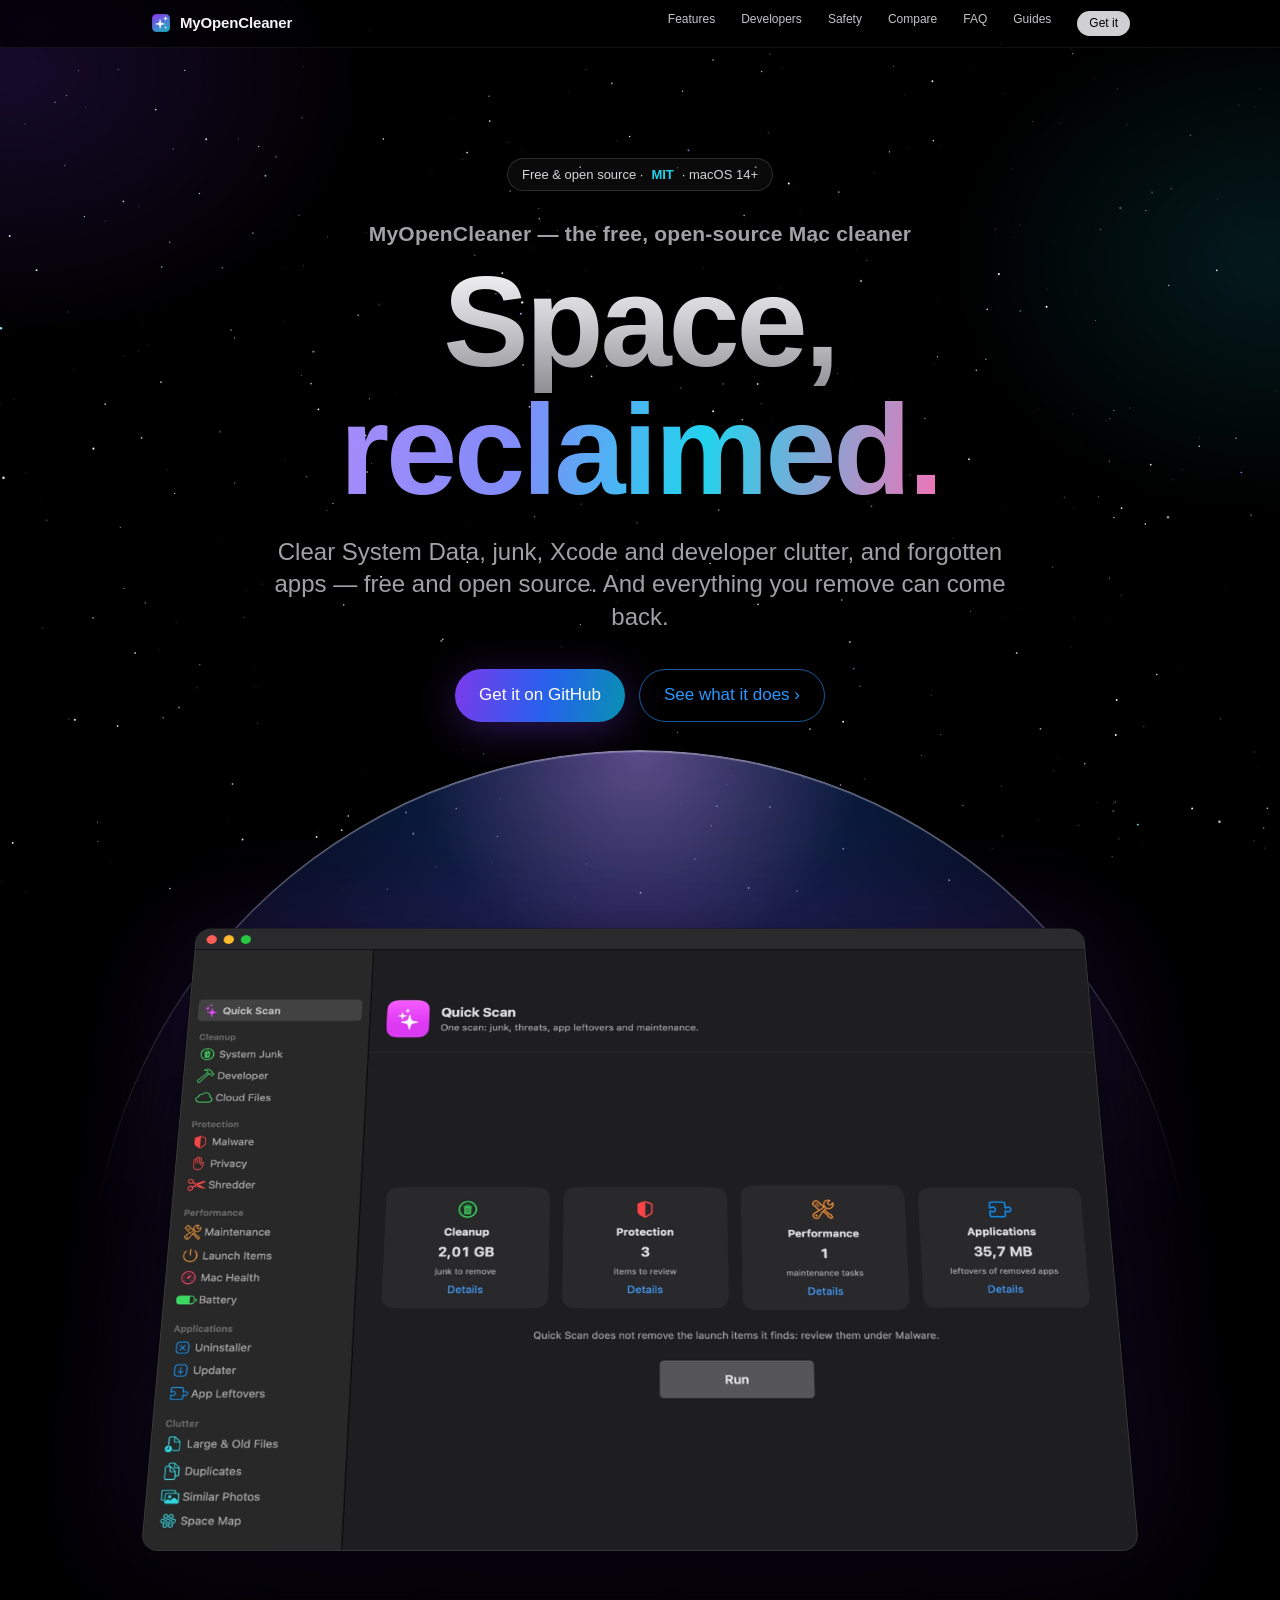
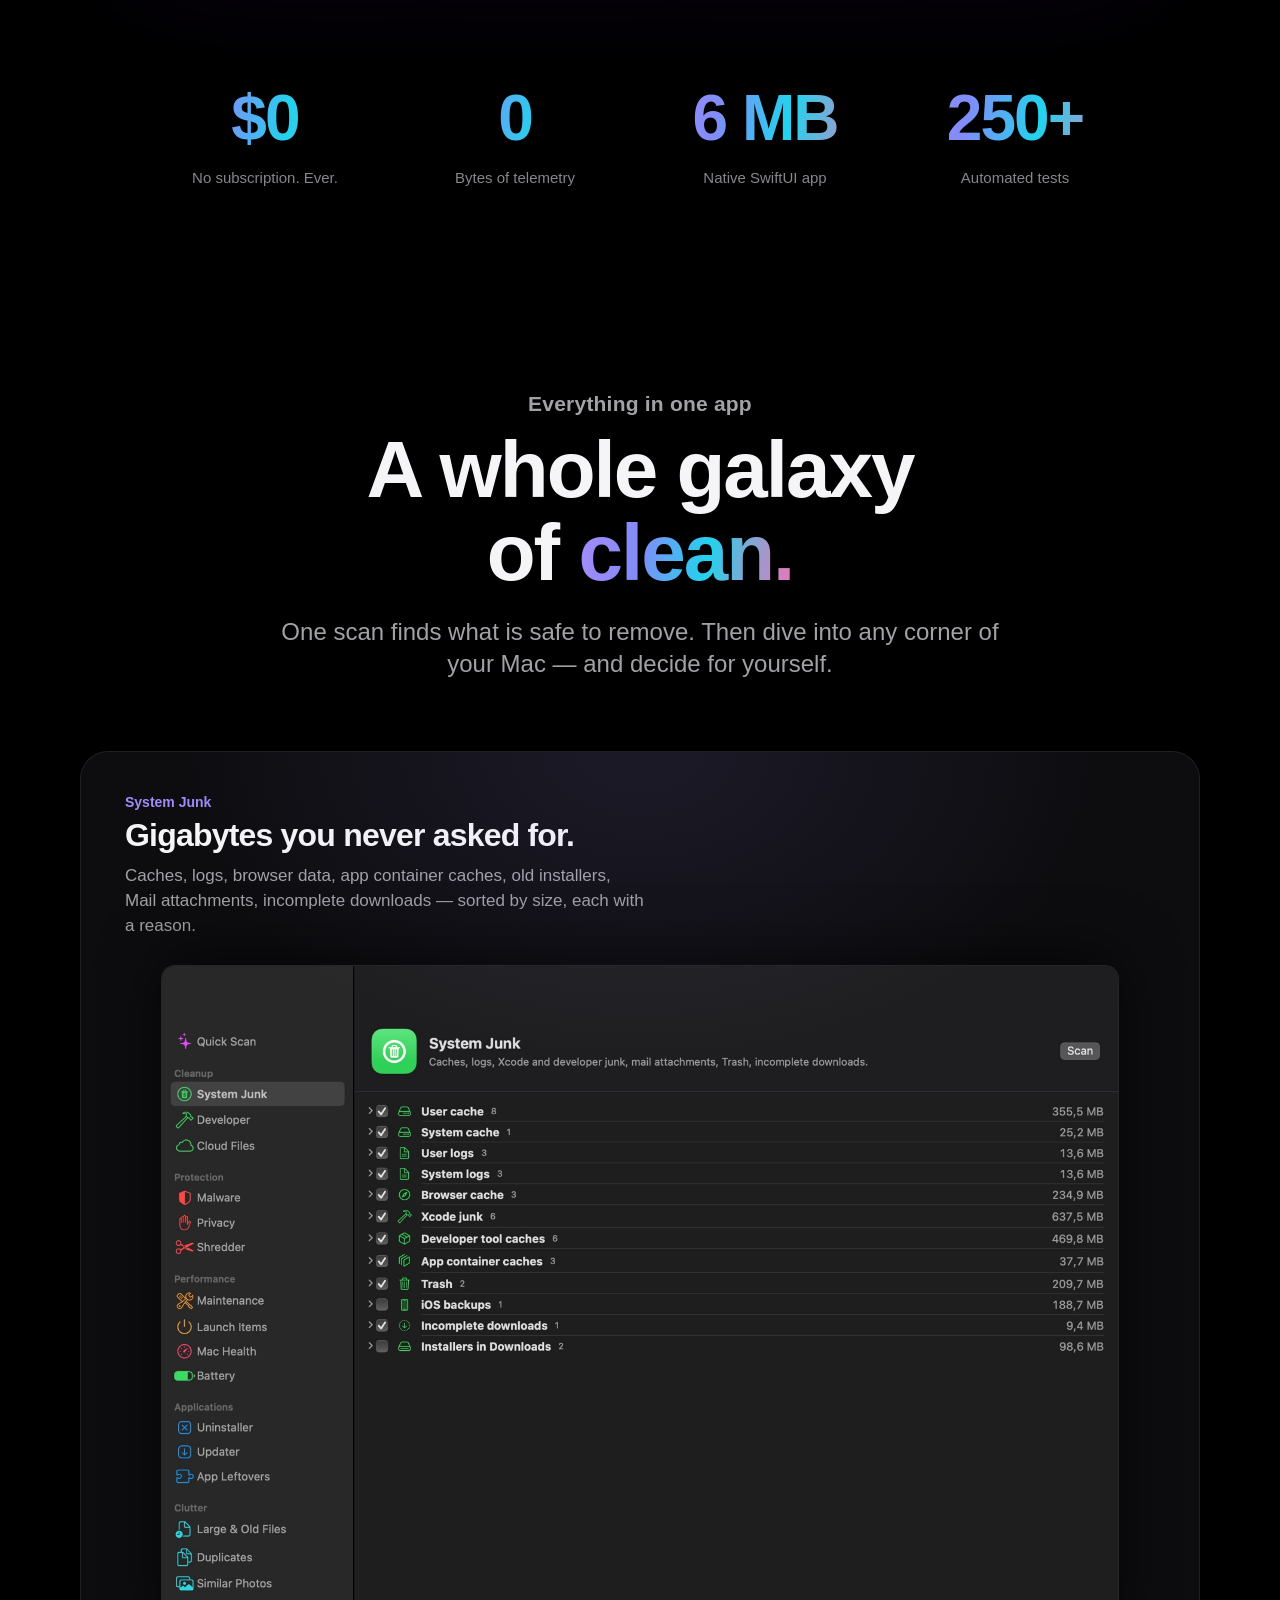
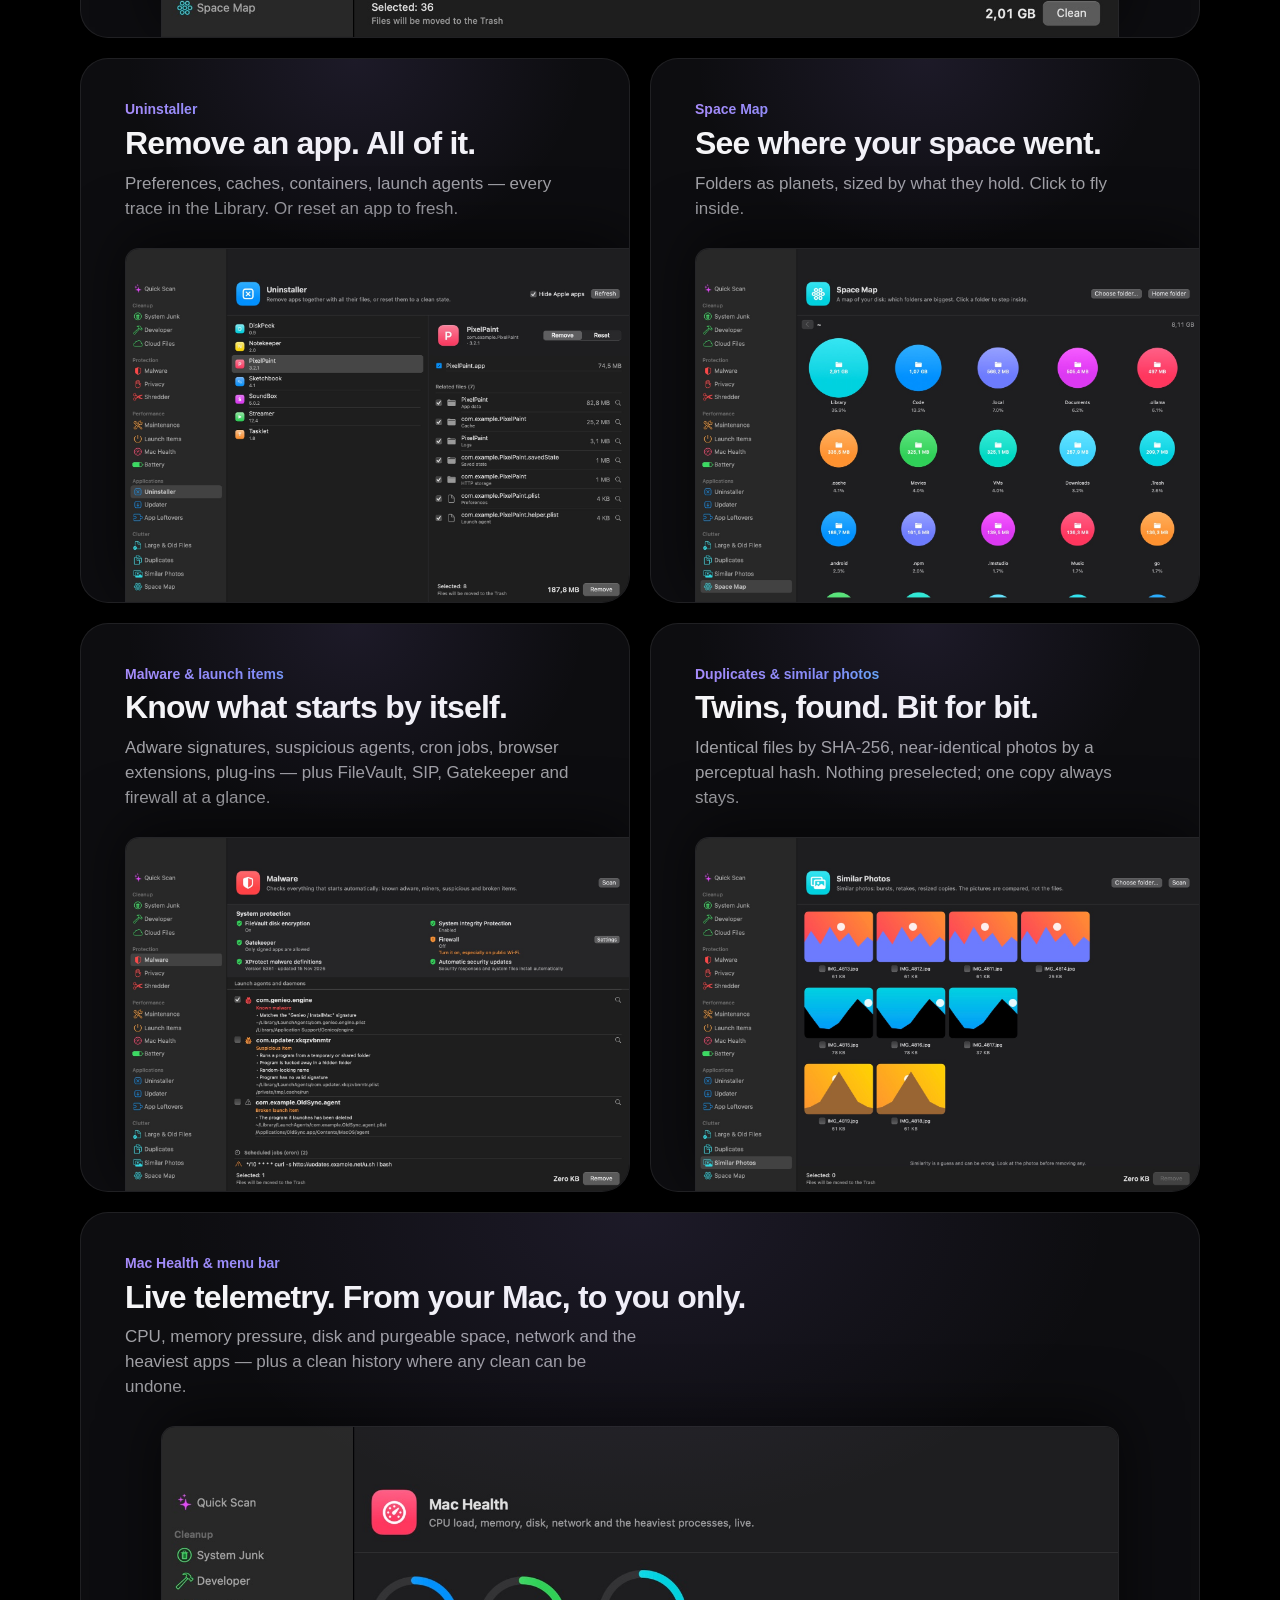
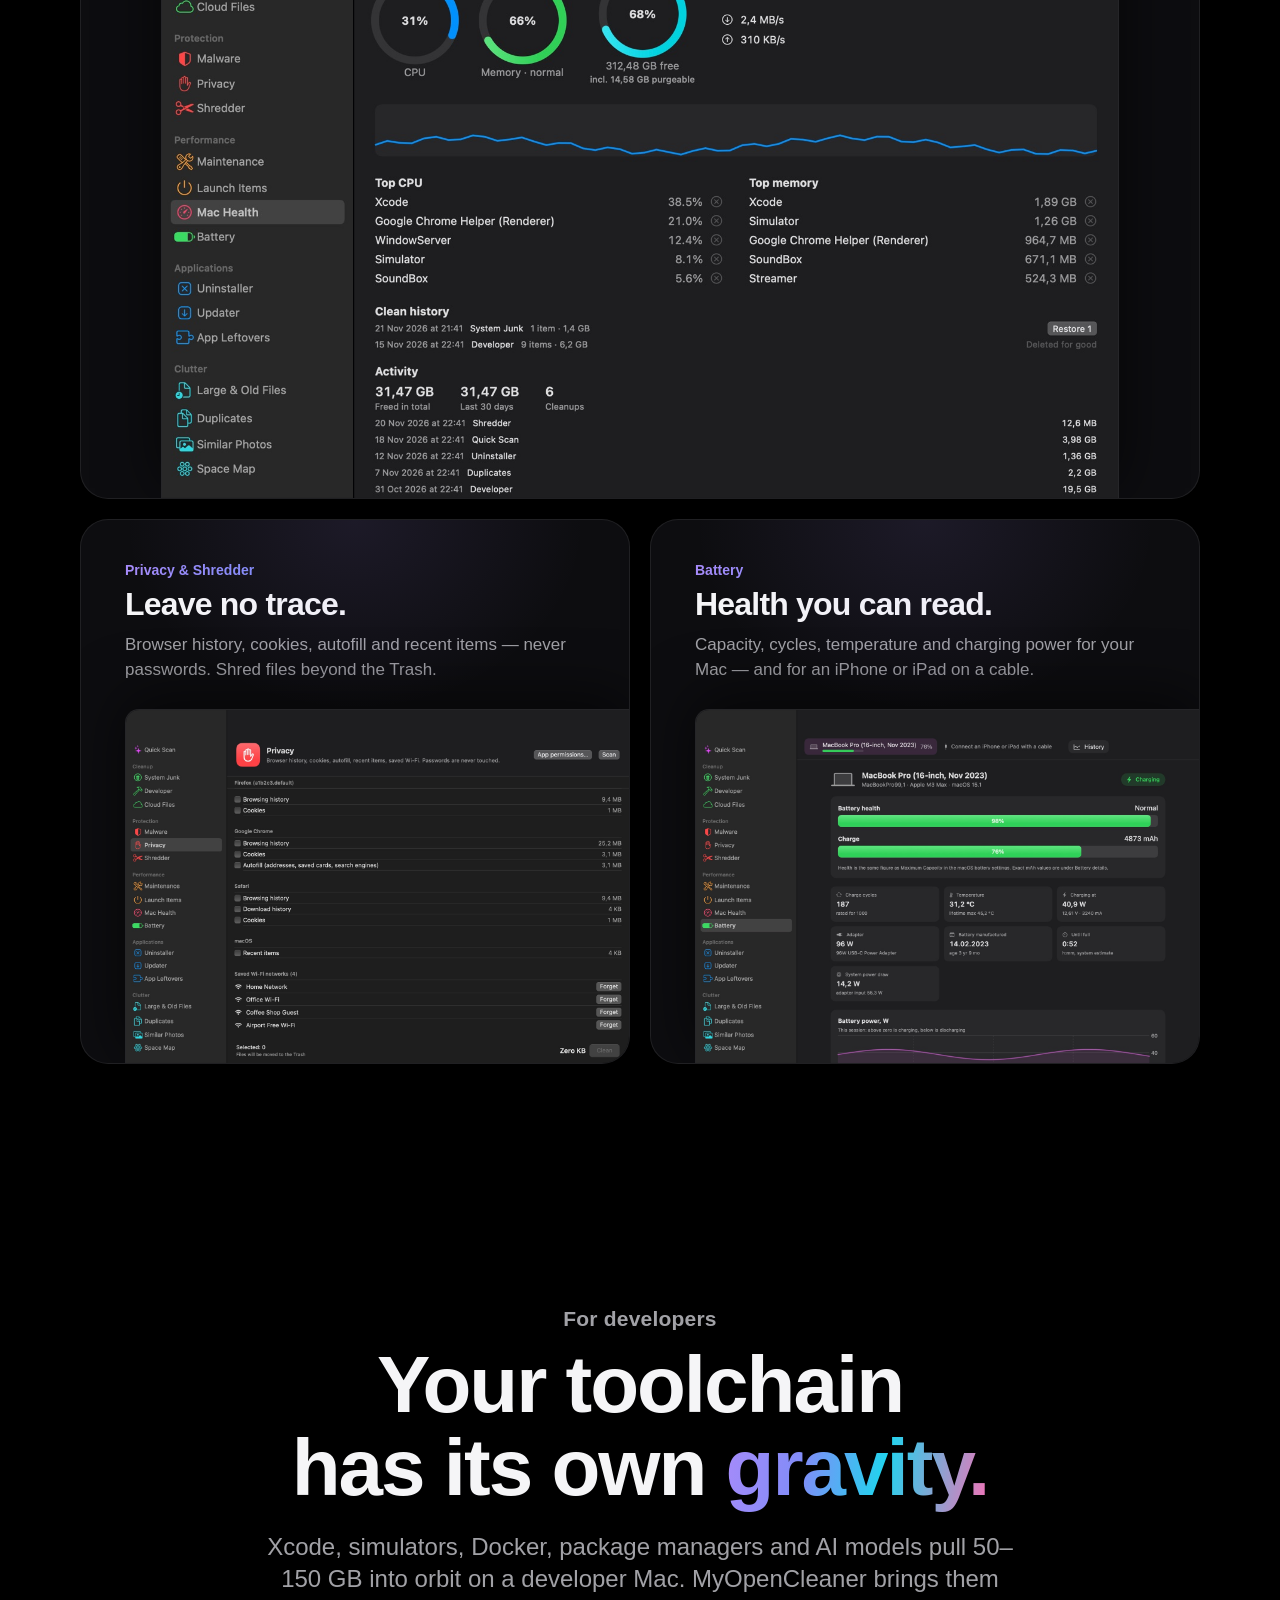
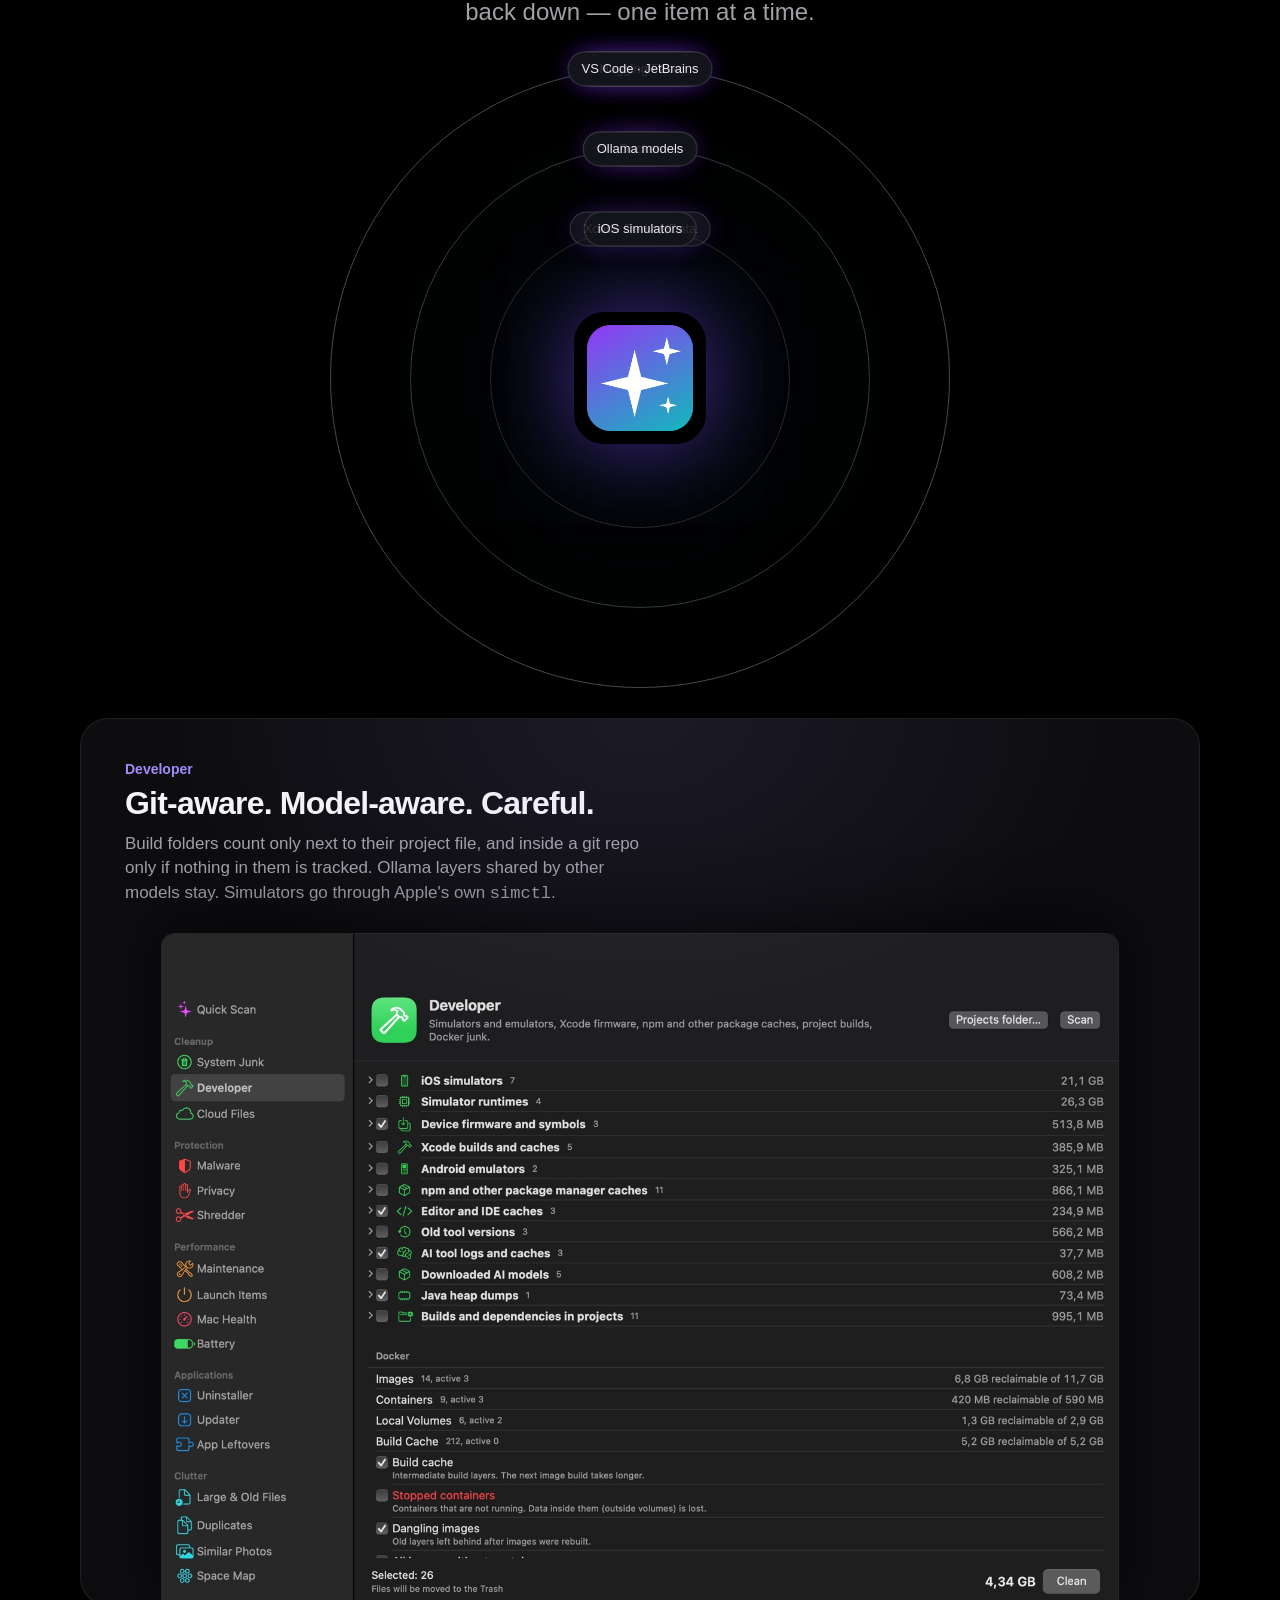
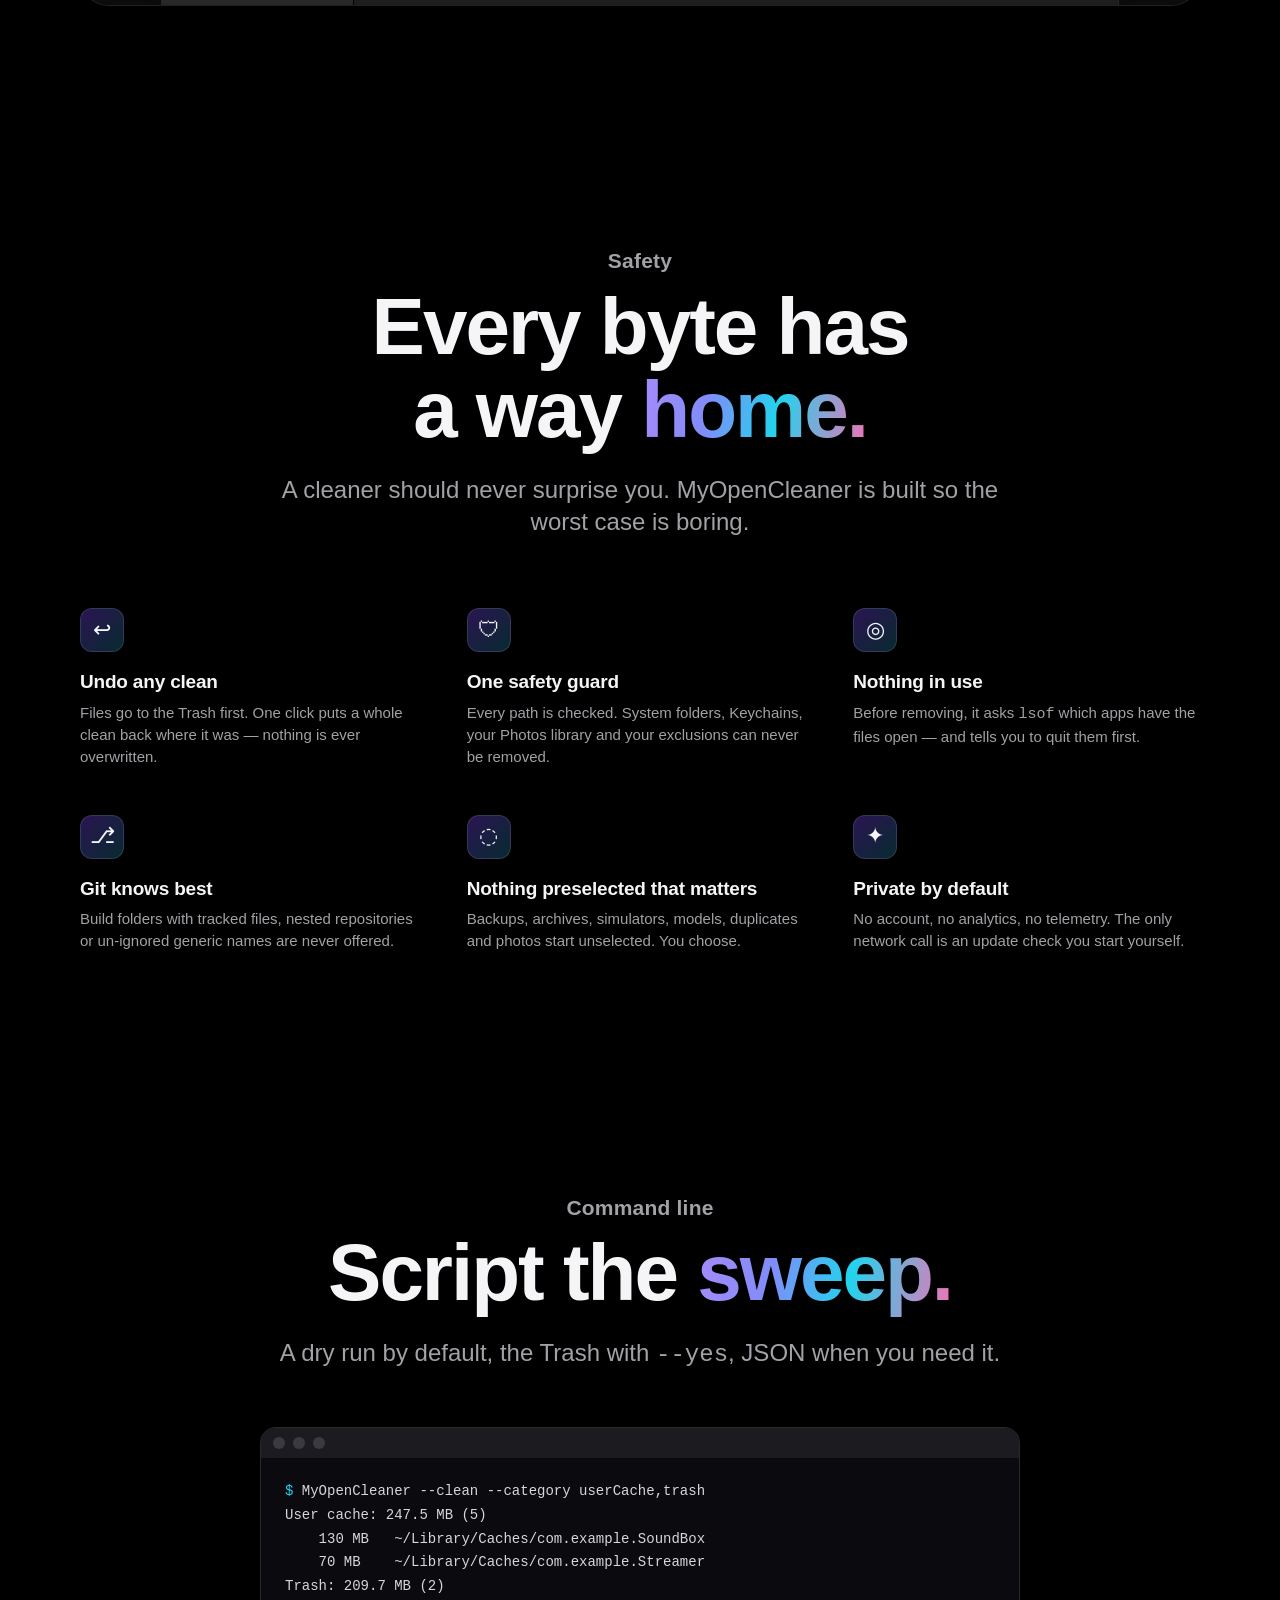
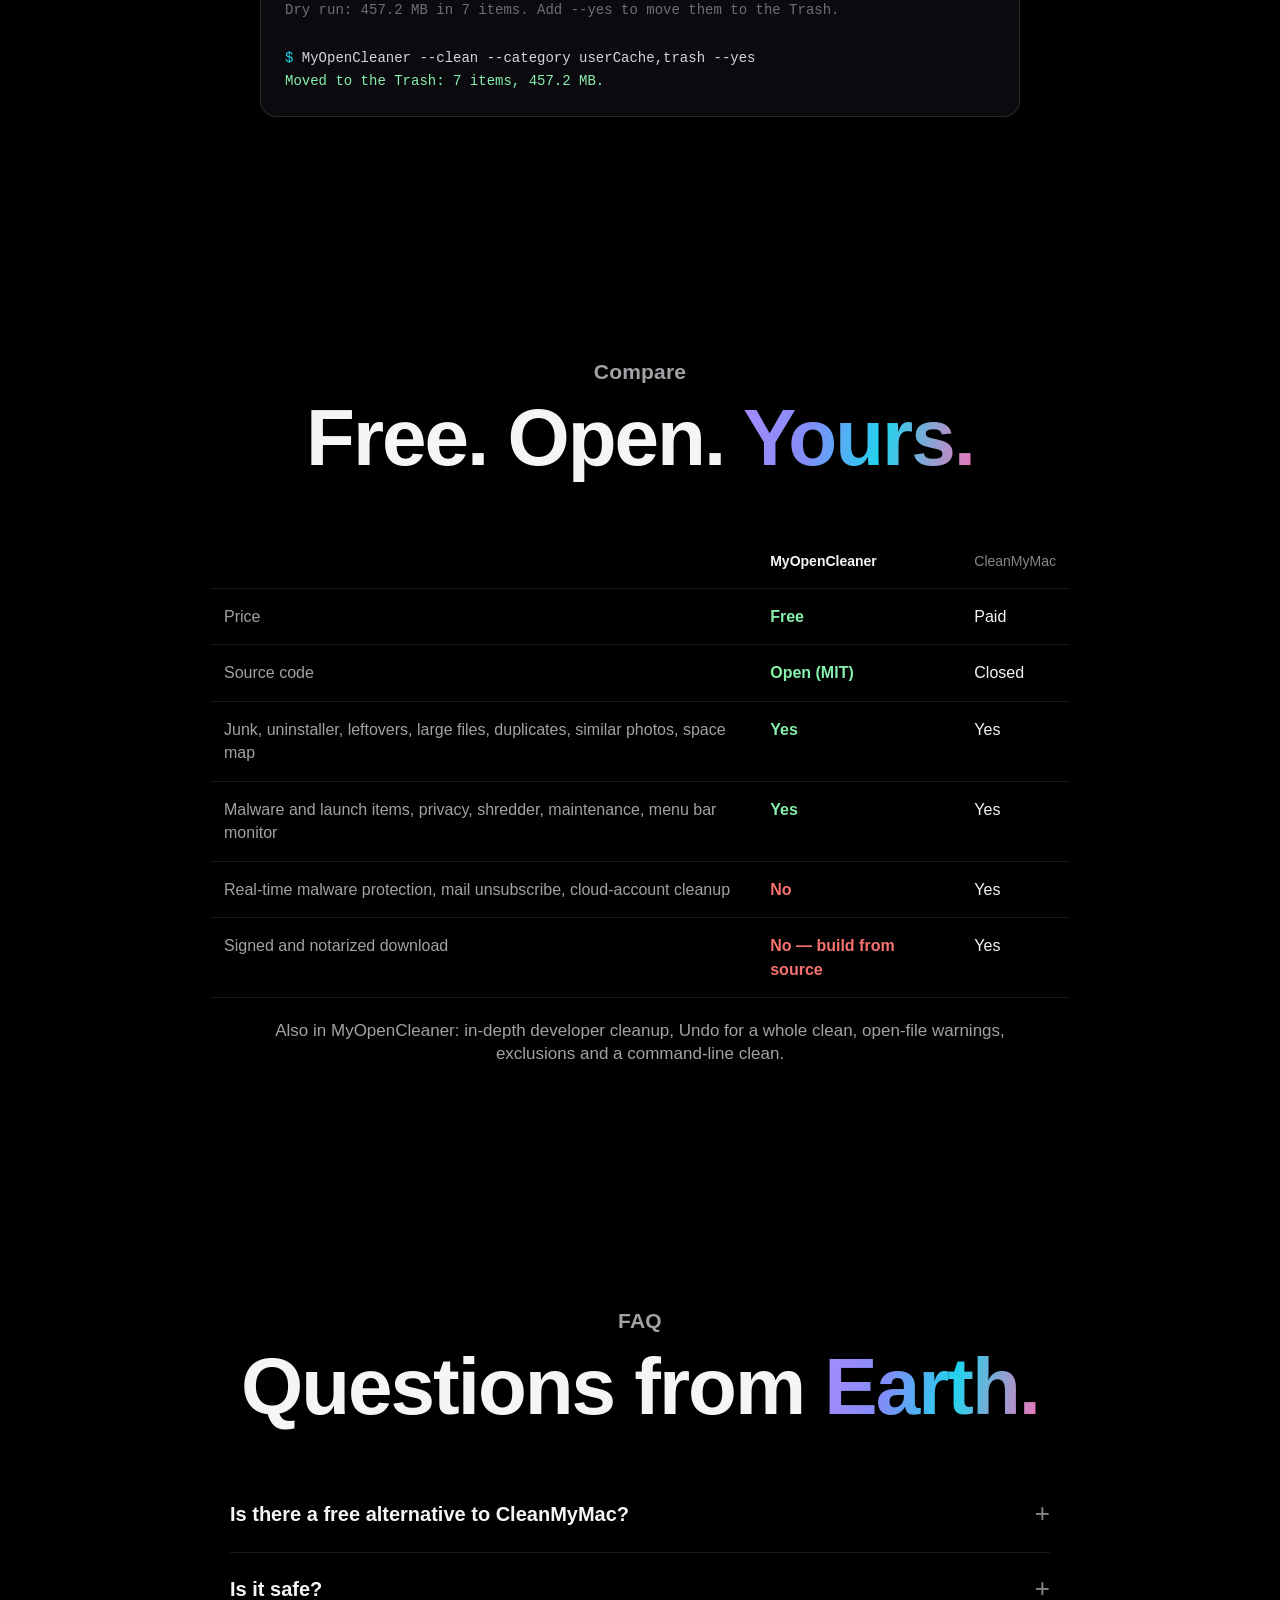
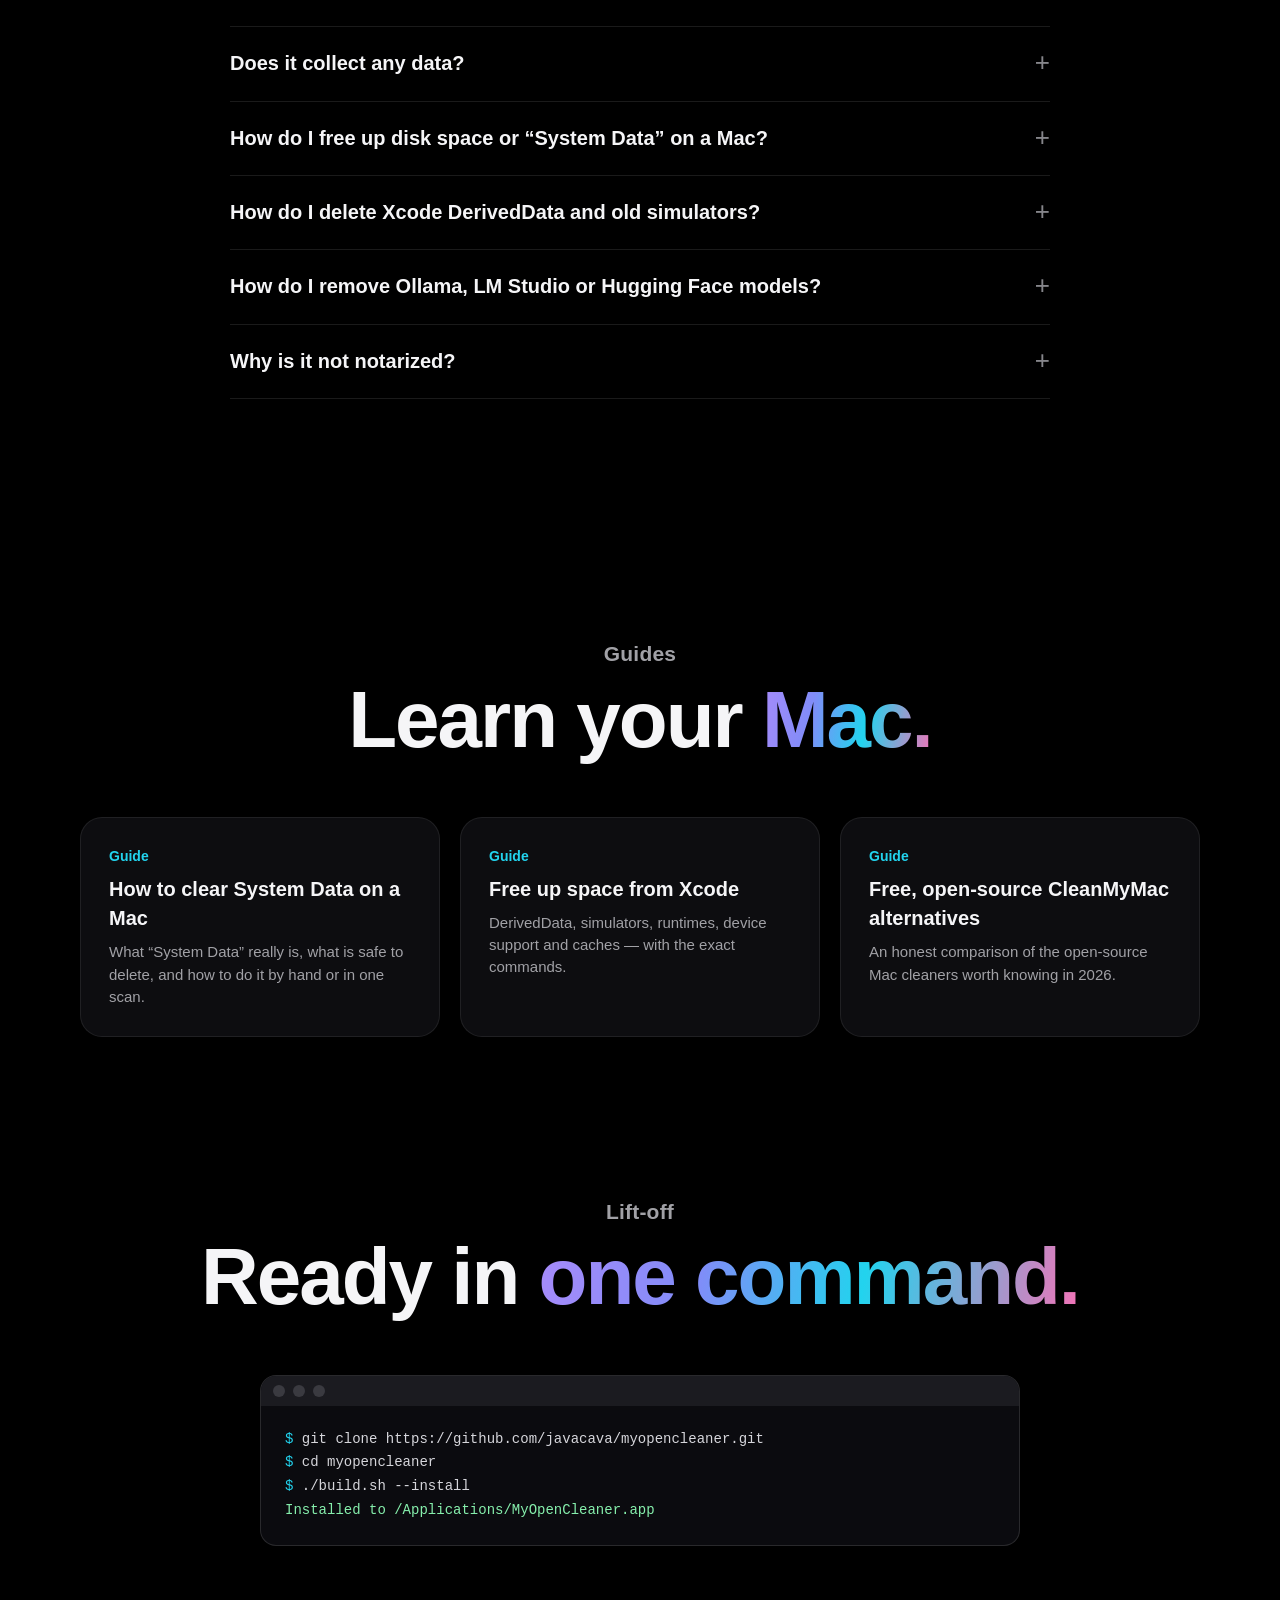
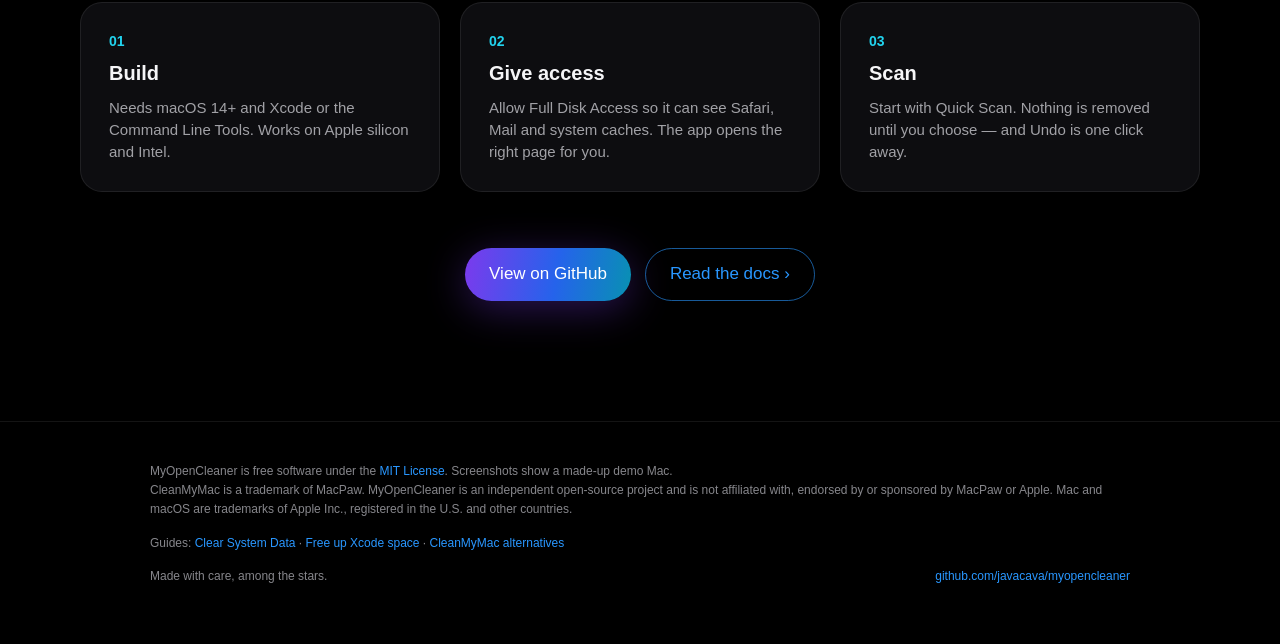
==== commit e37915a5: "Add SEO guides, sitemap and social image to the website - Three guides: clearing System Data, freein" ====
--- a/docs/index.html
+++ b/docs/index.html
@@ -3,17 +3,27 @@
 <head>
 <meta charset="utf-8">
 <meta name="viewport" content="width=device-width, initial-scale=1">
-<title>MyOpenCleaner — free, open-source Mac cleaner</title>
-<meta name="description" content="MyOpenCleaner is a free, open-source Mac cleaner and CleanMyMac alternative for macOS 14+. Clean system junk, Xcode and developer caches, uninstall apps with their leftovers, find duplicates. Undo for every clean, no telemetry, MIT license.">
+<title>MyOpenCleaner — Free Open-Source Mac Cleaner & CleanMyMac Alternative</title>
+<meta name="description" content="Free, open-source Mac cleaner for macOS 14+. Clear System Data and junk, Xcode and developer caches, uninstall apps with leftovers, find duplicates. Undo, no telemetry.">
+<meta name="keywords" content="mac cleaner, free mac cleaner, open source mac cleaner, cleanmymac alternative, clear system data mac, uninstall apps mac, xcode deriveddata, free up space mac">
 <meta name="theme-color" content="#000000">
 <link rel="icon" type="image/png" href="assets/favicon.png">
 <link rel="apple-touch-icon" href="assets/icon.png">
 <link rel="canonical" href="https://javacava.github.io/myopencleaner/">
+<link rel="sitemap" type="application/xml" href="sitemap.xml">
 <meta property="og:type" content="website">
 <meta property="og:title" content="MyOpenCleaner — space, reclaimed.">
 <meta property="og:description" content="The free, open-source Mac cleaner. Junk, developer clutter and forgotten apps, gone. Every clean can be undone.">
 <meta property="og:url" content="https://javacava.github.io/myopencleaner/">
-<meta property="og:image" content="https://javacava.github.io/myopencleaner/assets/shots/quick-scan.png">
+<meta property="og:image" content="https://javacava.github.io/myopencleaner/assets/og.jpg">
+<meta property="og:image:width" content="1200">
+<meta property="og:image:height" content="630">
+<meta property="og:image:alt" content="MyOpenCleaner, the free open-source Mac cleaner">
+<meta property="og:site_name" content="MyOpenCleaner">
+<meta name="twitter:title" content="MyOpenCleaner — space, reclaimed.">
+<meta name="twitter:description" content="The free, open-source Mac cleaner. Junk, developer clutter and forgotten apps, gone. Every clean can be undone.">
+<meta name="twitter:image" content="https://javacava.github.io/myopencleaner/assets/og.jpg">
+<link rel="preload" as="image" href="assets/shots/quick-scan.jpg" fetchpriority="high">
 <meta name="twitter:card" content="summary_large_image">
 <script type="application/ld+json">
 {
@@ -28,7 +38,23 @@
   "offers": { "@type": "Offer", "price": "0", "priceCurrency": "USD" },
   "codeRepository": "https://github.com/javacava/myopencleaner",
   "url": "https://javacava.github.io/myopencleaner/",
-  "image": "https://javacava.github.io/myopencleaner/assets/icon.png"
+  "image": "https://javacava.github.io/myopencleaner/assets/icon.png",
+  "screenshot": "https://javacava.github.io/myopencleaner/assets/shots/quick-scan.jpg",
+  "softwareVersion": "1.0",
+  "featureList": "System junk cleanup, Xcode and developer cache cleanup, app uninstaller with leftovers, duplicate finder, similar photos, disk space map, malware and launch item checks, privacy cleanup, file shredder, maintenance tasks, undo for every clean, command-line clean"
+}
+</script>
+<script type="application/ld+json">
+{
+  "@context": "https://schema.org",
+  "@type": "FAQPage",
+  "mainEntity": [
+    {"@type": "Question", "name": "Is there a free alternative to CleanMyMac?", "acceptedAnswer": {"@type": "Answer", "text": "Yes. MyOpenCleaner is a free, open-source Mac cleaner for macOS 14 and later. It covers system junk, app uninstalling with leftovers, large and duplicate files, similar photos, a disk space map, malware and launch-item checks, privacy cleanup, maintenance and a menu bar monitor, plus in-depth developer cleanup."}},
+    {"@type": "Question", "name": "Is MyOpenCleaner safe?", "acceptedAnswer": {"@type": "Answer", "text": "Scanning never changes anything. Risky items start unselected, every path passes a safety guard, removed files go to the Trash and can be restored with Undo, and you are warned when a program still has files open."}},
+    {"@type": "Question", "name": "Does MyOpenCleaner collect any data?", "acceptedAnswer": {"@type": "Answer", "text": "No. There is no telemetry and no account. The only network request is the optional update check for installed apps that use Sparkle, and only when you press Check."}},
+    {"@type": "Question", "name": "How do I free up disk space or System Data on a Mac?", "acceptedAnswer": {"@type": "Answer", "text": "Run Quick Scan or System Junk for caches, logs and installers; Developer for Xcode, simulators and package caches; Large & Old Files and Space Map to see what is big. Mac Health shows purgeable space, and Maintenance can thin local Time Machine snapshots."}},
+    {"@type": "Question", "name": "How do I delete Xcode DerivedData and old simulators?", "acceptedAnswer": {"@type": "Answer", "text": "Open Developer. DerivedData, device symbols and caches are listed with sizes; simulators and runtimes are removed through Apple's simctl, and simulators whose runtime is gone are preselected."}}
+  ]
 }
 </script>
 <style>
@@ -90,7 +116,8 @@
   .center { text-align: center; }
   .eyebrow { font-size: 21px; font-weight: 600; color: var(--soft); margin: 0 0 8px; letter-spacing: 0.01em; }
   h1, h2, h3 { margin: 0; letter-spacing: -0.025em; font-weight: 700; }
-  h1 { font-size: clamp(56px, 11vw, 128px); line-height: 1.0; }
+  .display { font-size: clamp(56px, 11vw, 128px); line-height: 1.0; font-weight: 700; letter-spacing: -0.025em; margin: 0; }
+  h1.eyebrow { font-size: 21px; font-weight: 600; letter-spacing: 0.01em; }
   h2 { font-size: clamp(40px, 6.5vw, 80px); line-height: 1.04; }
   h3 { font-size: clamp(24px, 3vw, 32px); line-height: 1.12; }
   .lead { font-size: clamp(19px, 2.2vw, 24px); color: var(--soft); max-width: 760px; margin: 22px auto 0; font-weight: 500; line-height: 1.35; }
@@ -268,6 +295,7 @@
       <a href="#safety">Safety</a>
       <a href="#compare">Compare</a>
       <a href="#faq">FAQ</a>
+      <a href="guides/">Guides</a>
       <a class="nav-cta" href="https://github.com/javacava/myopencleaner">Get it</a>
     </div>
   </div>
@@ -279,16 +307,16 @@
     <div class="planet" aria-hidden="true"></div>
     <div class="wrap">
       <div class="reveal"><span class="badge">Free &amp; open source · <b>MIT</b> · macOS 14+</span></div>
-      <p class="eyebrow reveal">MyOpenCleaner</p>
-      <h1 class="reveal"><span class="chrome">Space,</span><br><span class="grad">reclaimed.</span></h1>
-      <p class="lead reveal">The free, open-source Mac cleaner. Junk, developer clutter and forgotten apps — gone. And everything you remove can come back.</p>
+      <h1 class="eyebrow reveal">MyOpenCleaner — the free, open-source Mac cleaner</h1>
+      <p class="display reveal" aria-hidden="true"><span class="chrome">Space,</span><br><span class="grad">reclaimed.</span></p>
+      <p class="lead reveal">Clear System Data, junk, Xcode and developer clutter, and forgotten apps — free and open source. And everything you remove can come back.</p>
       <div class="buttons reveal">
         <a class="btn btn-primary" href="https://github.com/javacava/myopencleaner">Get it on GitHub</a>
         <a class="btn btn-ghost" href="#features">See what it does ›</a>
       </div>
       <div class="shot-frame tilt reveal" id="heroShot">
         <div class="bar" aria-hidden="true"><i></i><i></i><i></i></div>
-        <img src="assets/shots/quick-scan.png" width="1600" height="1123" alt="MyOpenCleaner Quick Scan: junk to remove, items to review, maintenance tasks and leftovers of removed apps">
+        <img src="assets/shots/quick-scan.jpg" width="1600" height="1123" alt="MyOpenCleaner Quick Scan: junk to remove, items to review, maintenance tasks and leftovers of removed apps">
       </div>
     </div>
   </section>
@@ -319,7 +347,7 @@
             <h3>Gigabytes you never asked for.</h3>
             <p>Caches, logs, browser data, app container caches, old installers, Mail attachments, incomplete downloads — sorted by size, each with a reason.</p>
           </div>
-          <div class="img"><img loading="lazy" src="assets/shots/junk.png" width="1600" height="1123" alt="System Junk page with categories and sizes"></div>
+          <div class="img"><img loading="lazy" src="assets/shots/junk.jpg" width="1600" height="1123" alt="System Junk page with categories and sizes"></div>
         </article>
 
         <article class="tile reveal">
@@ -328,7 +356,7 @@
             <h3>Remove an app. All of it.</h3>
             <p>Preferences, caches, containers, launch agents — every trace in the Library. Or reset an app to fresh.</p>
           </div>
-          <div class="img"><img loading="lazy" src="assets/shots/uninstaller.png" width="1600" height="1123" alt="Uninstaller showing an app and its related files"></div>
+          <div class="img"><img loading="lazy" src="assets/shots/uninstaller.jpg" width="1600" height="1123" alt="Uninstaller showing an app and its related files"></div>
         </article>
 
         <article class="tile reveal">
@@ -337,7 +365,7 @@
             <h3>See where your space went.</h3>
             <p>Folders as planets, sized by what they hold. Click to fly inside.</p>
           </div>
-          <div class="img"><img loading="lazy" src="assets/shots/space-map.png" width="1600" height="1123" alt="Space Map showing folders as bubbles sized by disk usage"></div>
+          <div class="img"><img loading="lazy" src="assets/shots/space-map.jpg" width="1600" height="1123" alt="Space Map showing folders as bubbles sized by disk usage"></div>
         </article>
 
         <article class="tile reveal">
@@ -346,7 +374,7 @@
             <h3>Know what starts by itself.</h3>
             <p>Adware signatures, suspicious agents, cron jobs, browser extensions, plug-ins — plus FileVault, SIP, Gatekeeper and firewall at a glance.</p>
           </div>
-          <div class="img"><img loading="lazy" src="assets/shots/malware.png" width="1600" height="1123" alt="Malware page with system protection status and launch items"></div>
+          <div class="img"><img loading="lazy" src="assets/shots/malware.jpg" width="1600" height="1123" alt="Malware page with system protection status and launch items"></div>
         </article>
 
         <article class="tile reveal">
@@ -355,7 +383,7 @@
             <h3>Twins, found. Bit for bit.</h3>
             <p>Identical files by SHA-256, near-identical photos by a perceptual hash. Nothing preselected; one copy always stays.</p>
           </div>
-          <div class="img"><img loading="lazy" src="assets/shots/similar.png" width="1600" height="1123" alt="Similar photos grouped together"></div>
+          <div class="img"><img loading="lazy" src="assets/shots/similar.jpg" width="1600" height="1123" alt="Similar photos grouped together"></div>
         </article>
 
         <article class="tile wide reveal">
@@ -364,7 +392,7 @@
             <h3>Live telemetry. From your Mac, to you only.</h3>
             <p>CPU, memory pressure, disk and purgeable space, network and the heaviest apps — plus a clean history where any clean can be undone.</p>
           </div>
-          <div class="img"><img loading="lazy" src="assets/shots/monitor.png" width="1600" height="1123" alt="Mac Health page with CPU, memory and disk gauges and clean history"></div>
+          <div class="img"><img loading="lazy" src="assets/shots/monitor.jpg" width="1600" height="1123" alt="Mac Health page with CPU, memory and disk gauges and clean history"></div>
         </article>
 
         <article class="tile reveal">
@@ -373,7 +401,7 @@
             <h3>Leave no trace.</h3>
             <p>Browser history, cookies, autofill and recent items — never passwords. Shred files beyond the Trash.</p>
           </div>
-          <div class="img"><img loading="lazy" src="assets/shots/privacy.png" width="1600" height="1123" alt="Privacy page with browser traces and saved Wi-Fi networks"></div>
+          <div class="img"><img loading="lazy" src="assets/shots/privacy.jpg" width="1600" height="1123" alt="Privacy page with browser traces and saved Wi-Fi networks"></div>
         </article>
 
         <article class="tile reveal">
@@ -382,7 +410,7 @@
             <h3>Health you can read.</h3>
             <p>Capacity, cycles, temperature and charging power for your Mac — and for an iPhone or iPad on a cable.</p>
           </div>
-          <div class="img"><img loading="lazy" src="assets/shots/battery.png" width="1600" height="1123" alt="Battery health page"></div>
+          <div class="img"><img loading="lazy" src="assets/shots/battery.jpg" width="1600" height="1123" alt="Battery health page"></div>
         </article>
       </div>
     </div>
@@ -439,7 +467,7 @@
             <h3>Git-aware. Model-aware. Careful.</h3>
             <p>Build folders count only next to their project file, and inside a git repo only if nothing in them is tracked. Ollama layers shared by other models stay. Simulators go through Apple's own <code style="font-family:var(--mono)">simctl</code>.</p>
           </div>
-          <div class="img"><img loading="lazy" src="assets/shots/developer.png" width="1600" height="1123" alt="Developer page listing simulators, runtimes, caches, AI models and project builds"></div>
+          <div class="img"><img loading="lazy" src="assets/shots/developer.jpg" width="1600" height="1123" alt="Developer page listing simulators, runtimes, caches, AI models and project builds"></div>
         </article>
       </div>
     </div>
@@ -533,6 +561,19 @@
     </div>
   </section>
 
+  <!-- ================= GUIDES ================= -->
+  <section id="guides" class="center" style="padding-bottom:40px">
+    <div class="wrap">
+      <p class="eyebrow reveal">Guides</p>
+      <h2 class="reveal">Learn your <span class="grad">Mac.</span></h2>
+      <div class="install-steps">
+        <a class="step reveal" href="guides/clear-system-data-mac/" style="color:inherit"><div class="n">Guide</div><h4>How to clear System Data on a Mac</h4><p>What “System Data” really is, what is safe to delete, and how to do it by hand or in one scan.</p></a>
+        <a class="step reveal" href="guides/free-up-xcode-space/" style="color:inherit"><div class="n">Guide</div><h4>Free up space from Xcode</h4><p>DerivedData, simulators, runtimes, device support and caches — with the exact commands.</p></a>
+        <a class="step reveal" href="guides/free-cleanmymac-alternatives/" style="color:inherit"><div class="n">Guide</div><h4>Free, open-source CleanMyMac alternatives</h4><p>An honest comparison of the open-source Mac cleaners worth knowing in 2026.</p></a>
+      </div>
+    </div>
+  </section>
+
   <!-- ================= INSTALL ================= -->
   <section id="install" class="center install">
     <div class="wrap">
@@ -562,6 +603,7 @@
   <div class="wrap">
     <div>MyOpenCleaner is free software under the <a href="https://github.com/javacava/myopencleaner/blob/main/LICENSE">MIT License</a>. Screenshots show a made-up demo Mac.</div>
     <div>CleanMyMac is a trademark of MacPaw. MyOpenCleaner is an independent open-source project and is not affiliated with, endorsed by or sponsored by MacPaw or Apple. Mac and macOS are trademarks of Apple Inc., registered in the U.S. and other countries.</div>
+    <div class="row"><span>Guides: <a href="guides/clear-system-data-mac/">Clear System Data</a> · <a href="guides/free-up-xcode-space/">Free up Xcode space</a> · <a href="guides/free-cleanmymac-alternatives/">CleanMyMac alternatives</a></span></div>
     <div class="row"><span>Made with care, among the stars.</span><a href="https://github.com/javacava/myopencleaner">github.com/javacava/myopencleaner</a></div>
   </div>
 </footer>
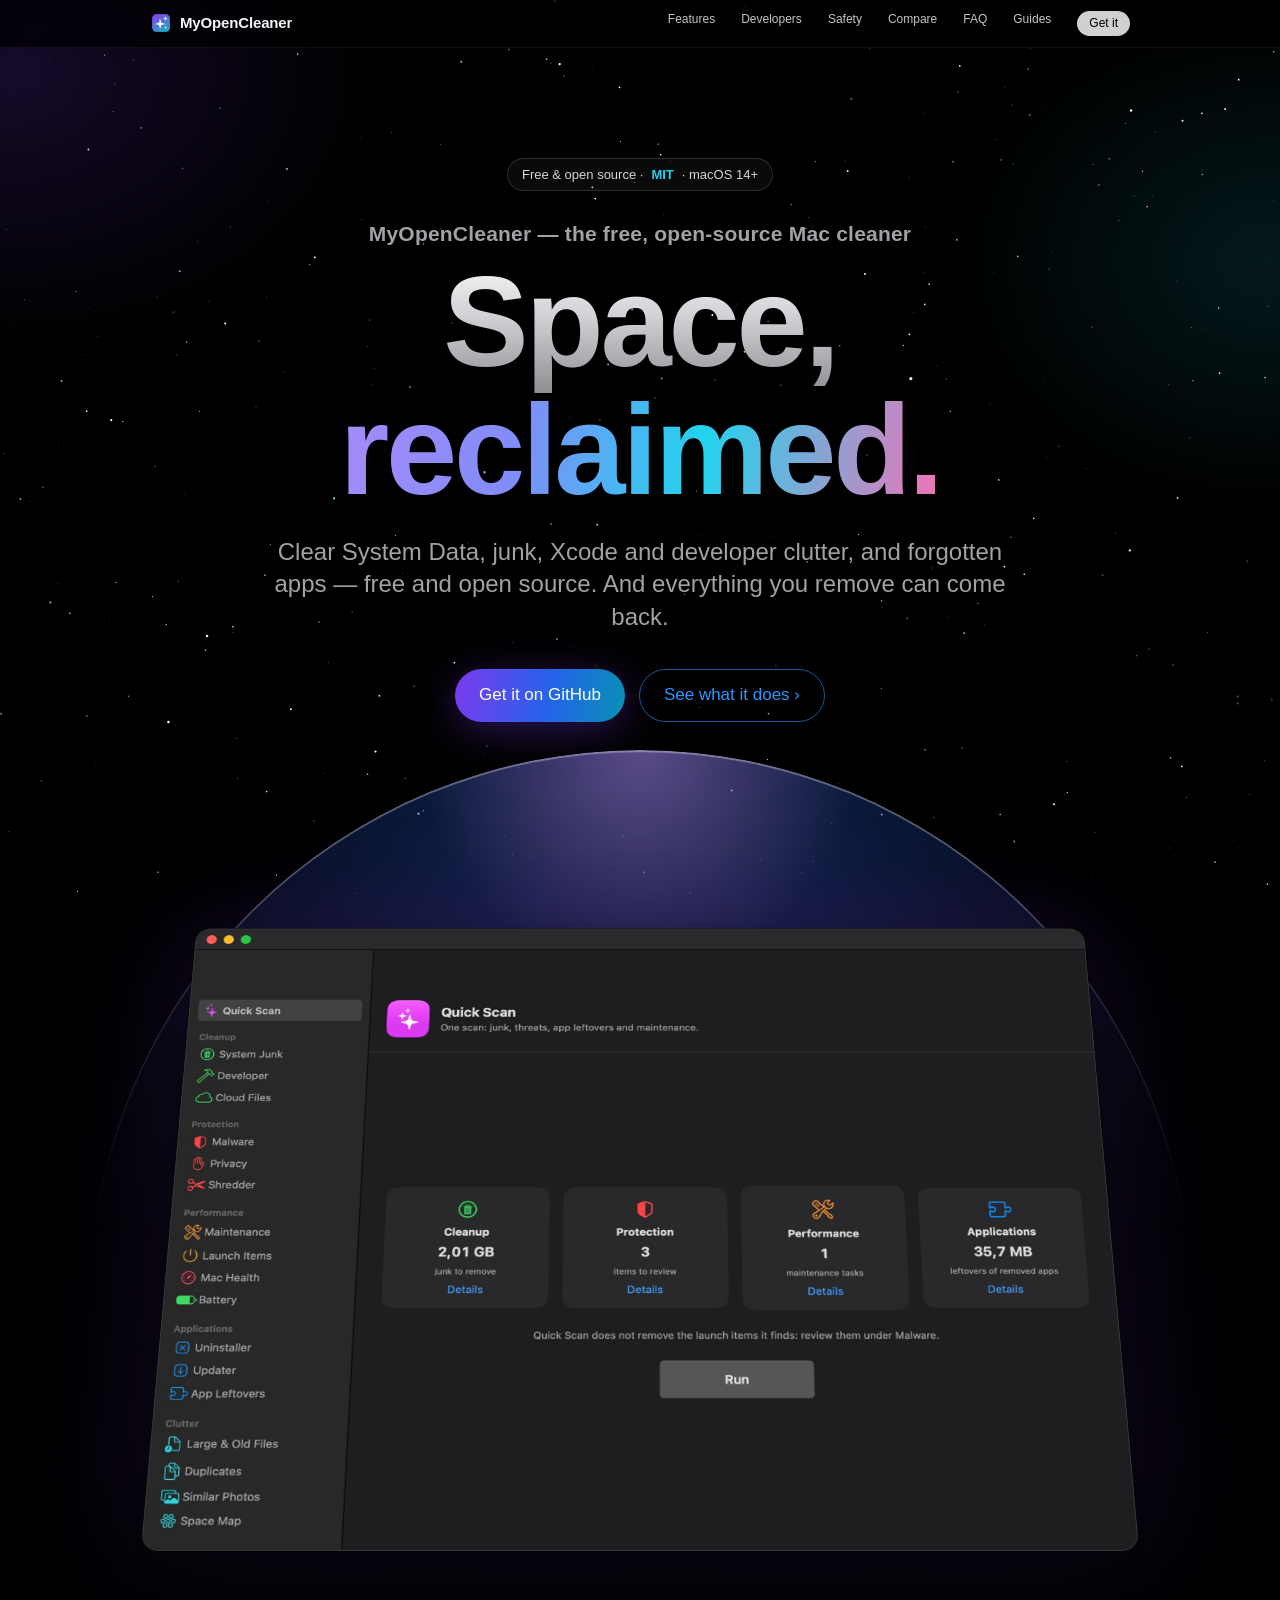
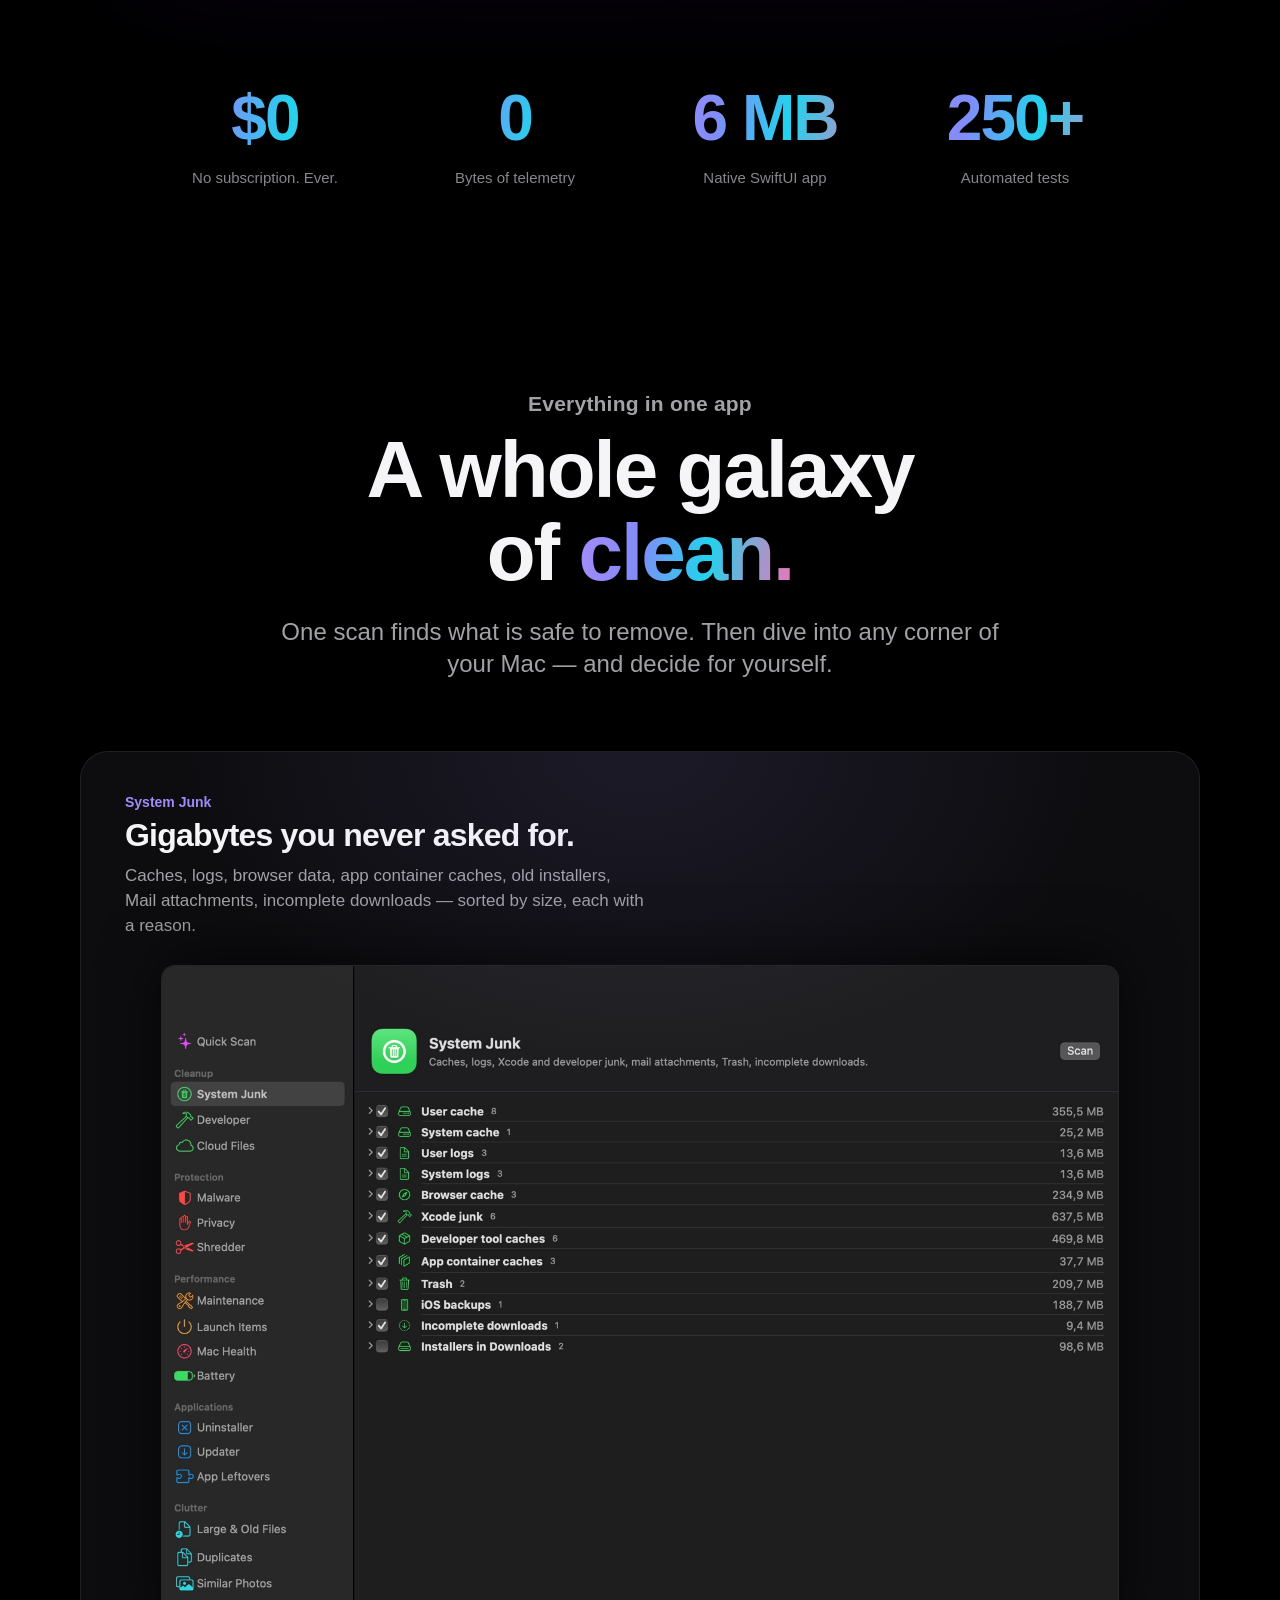
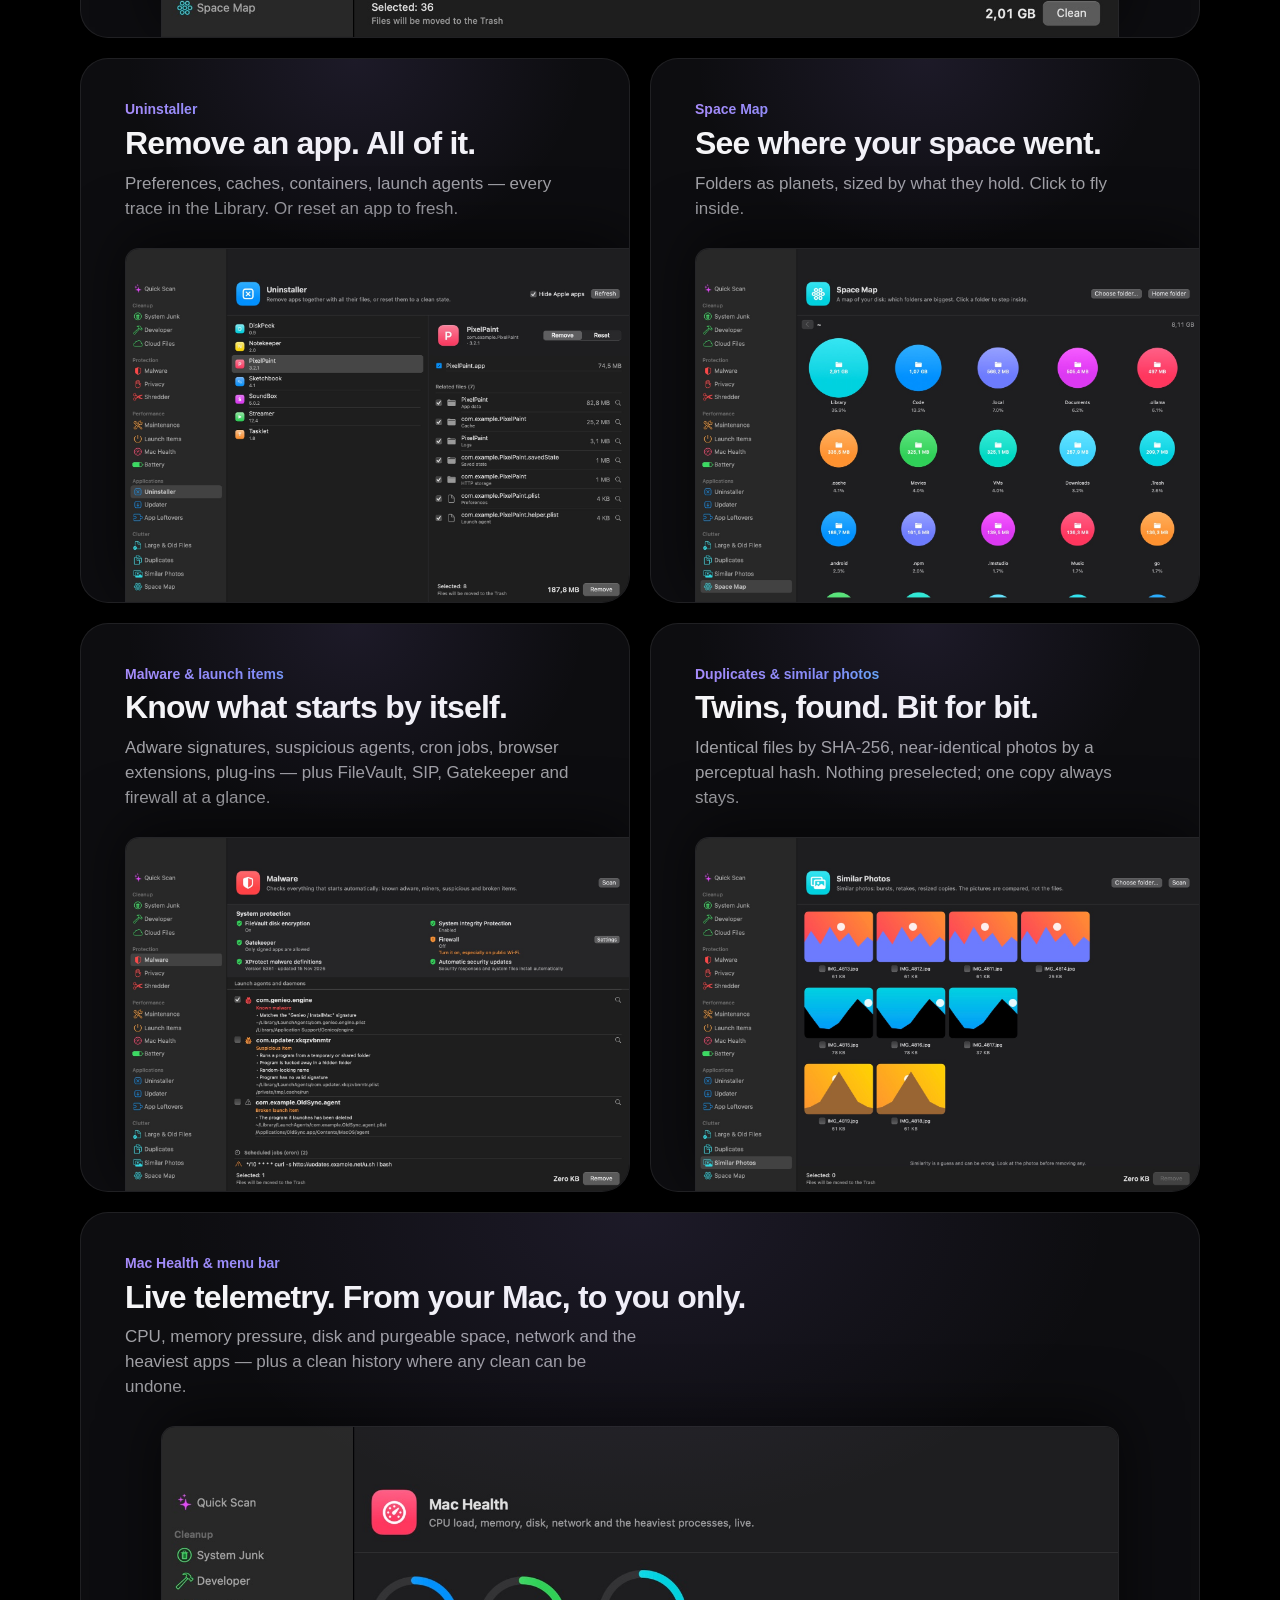
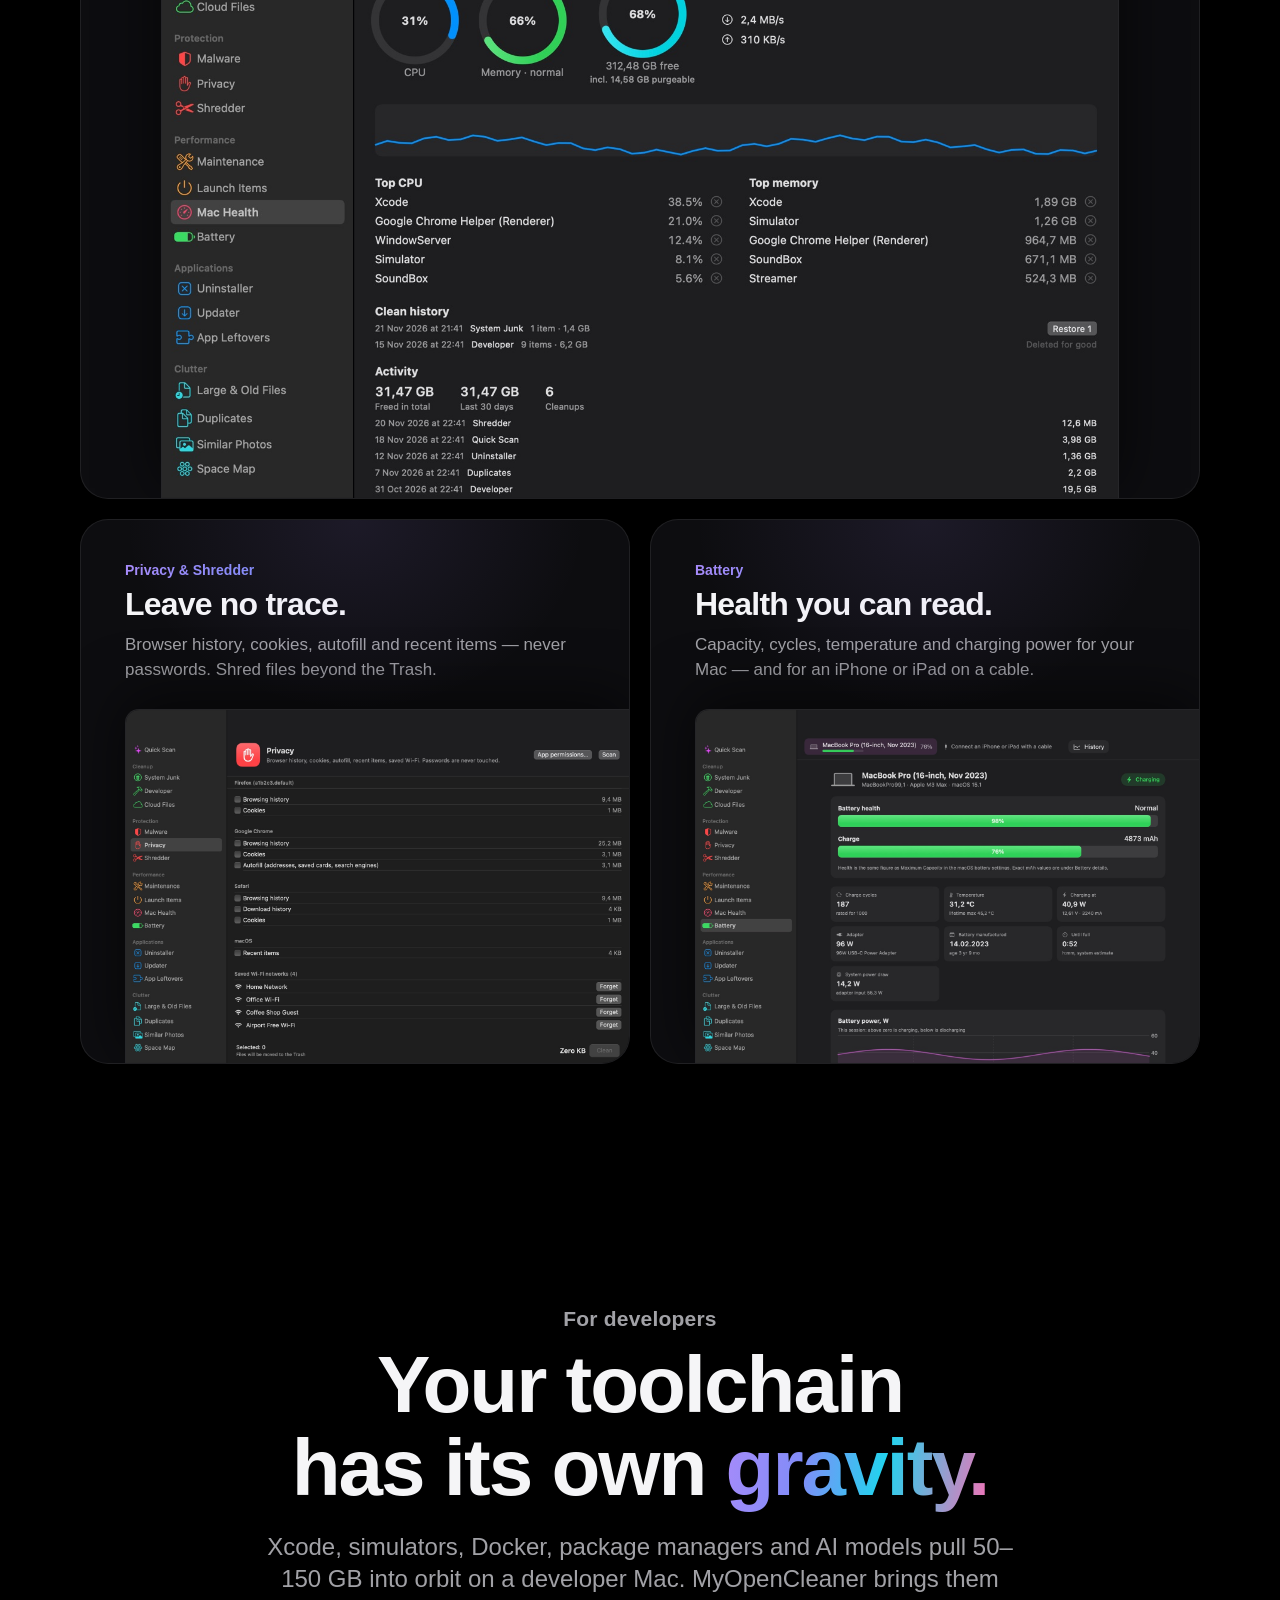
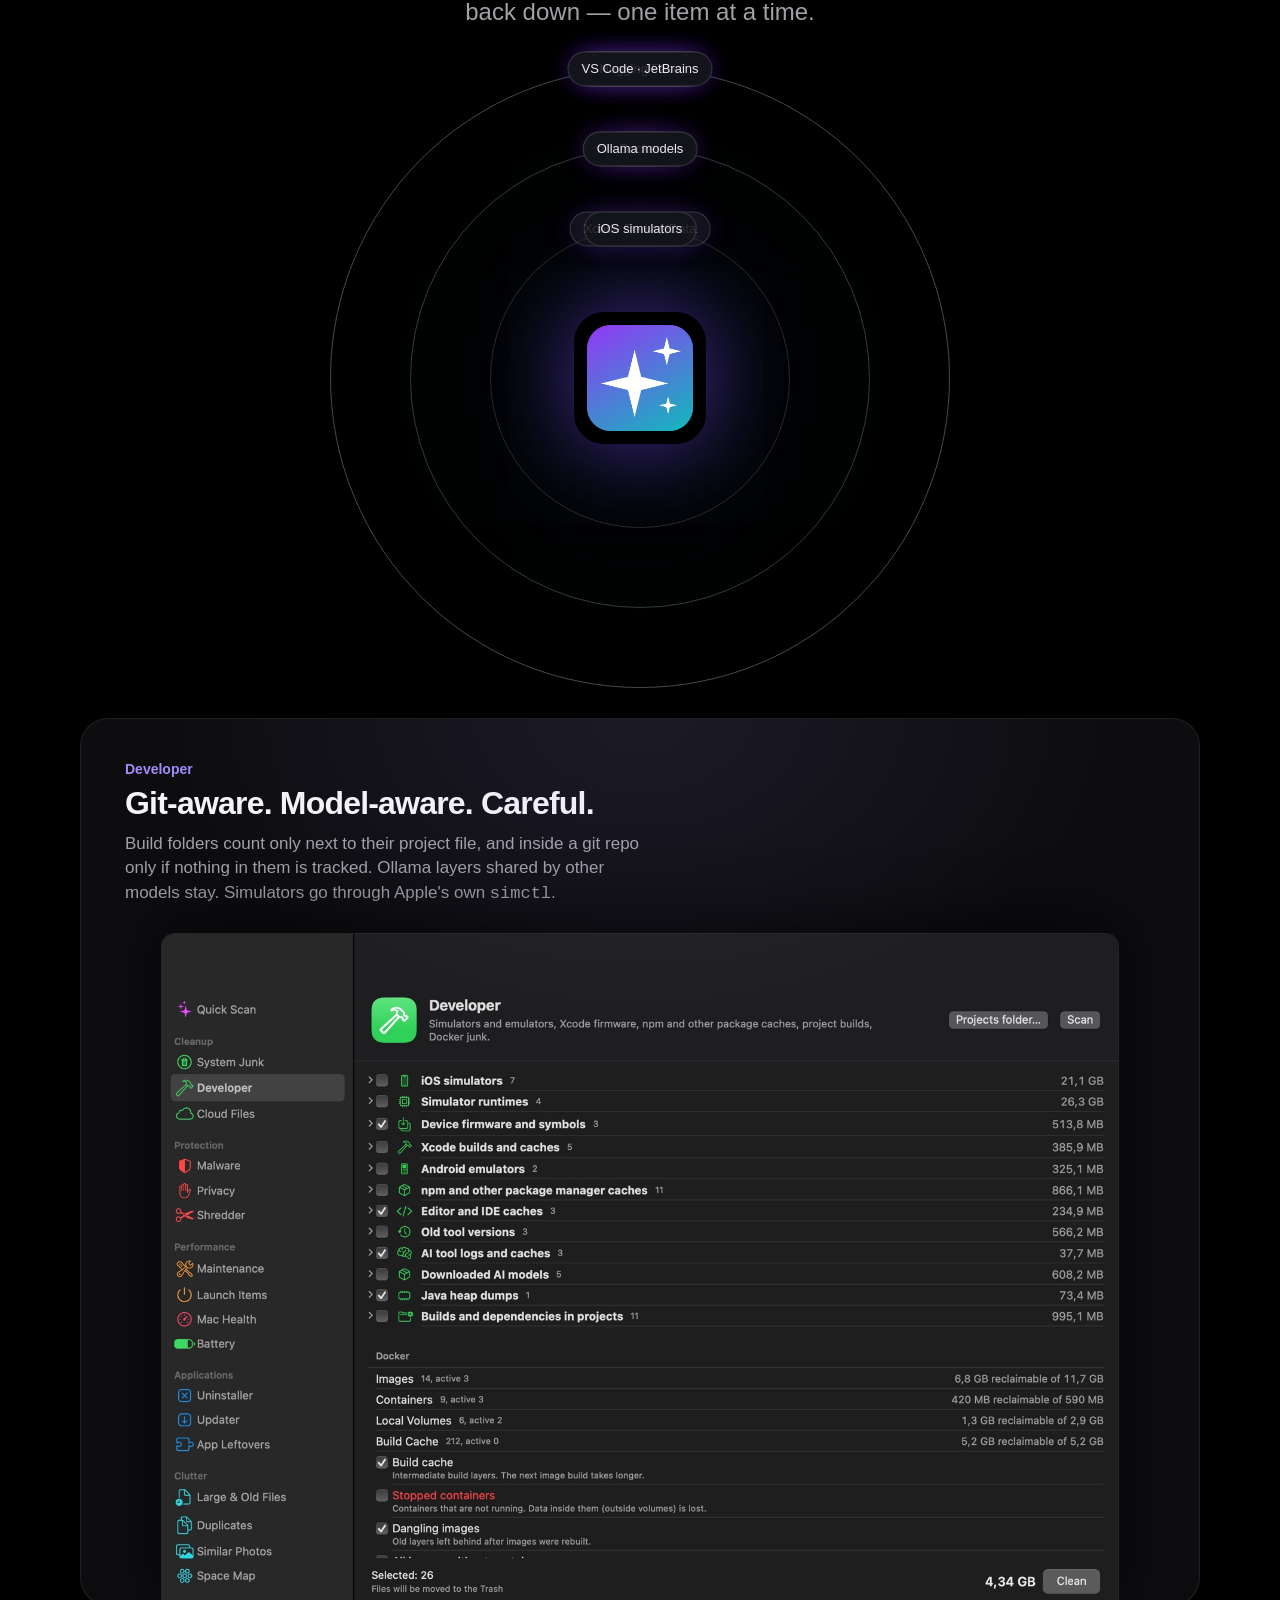
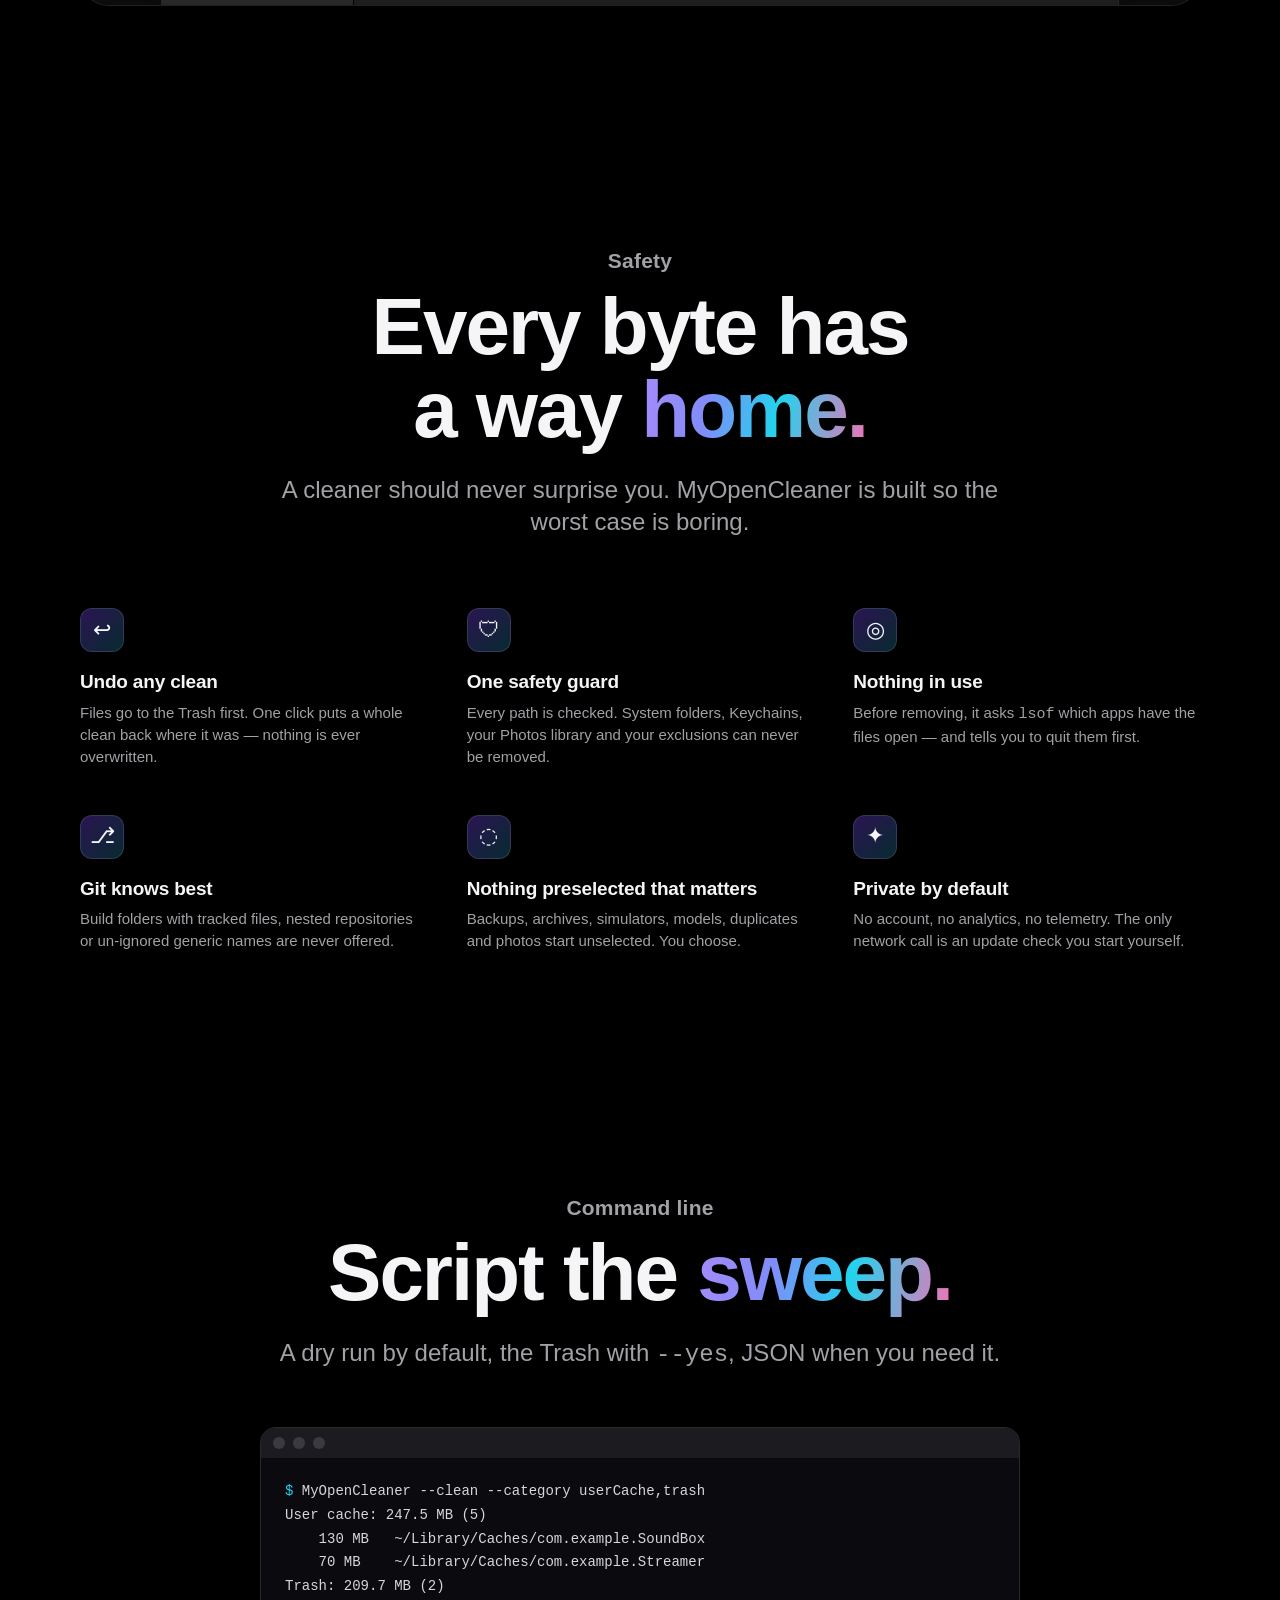
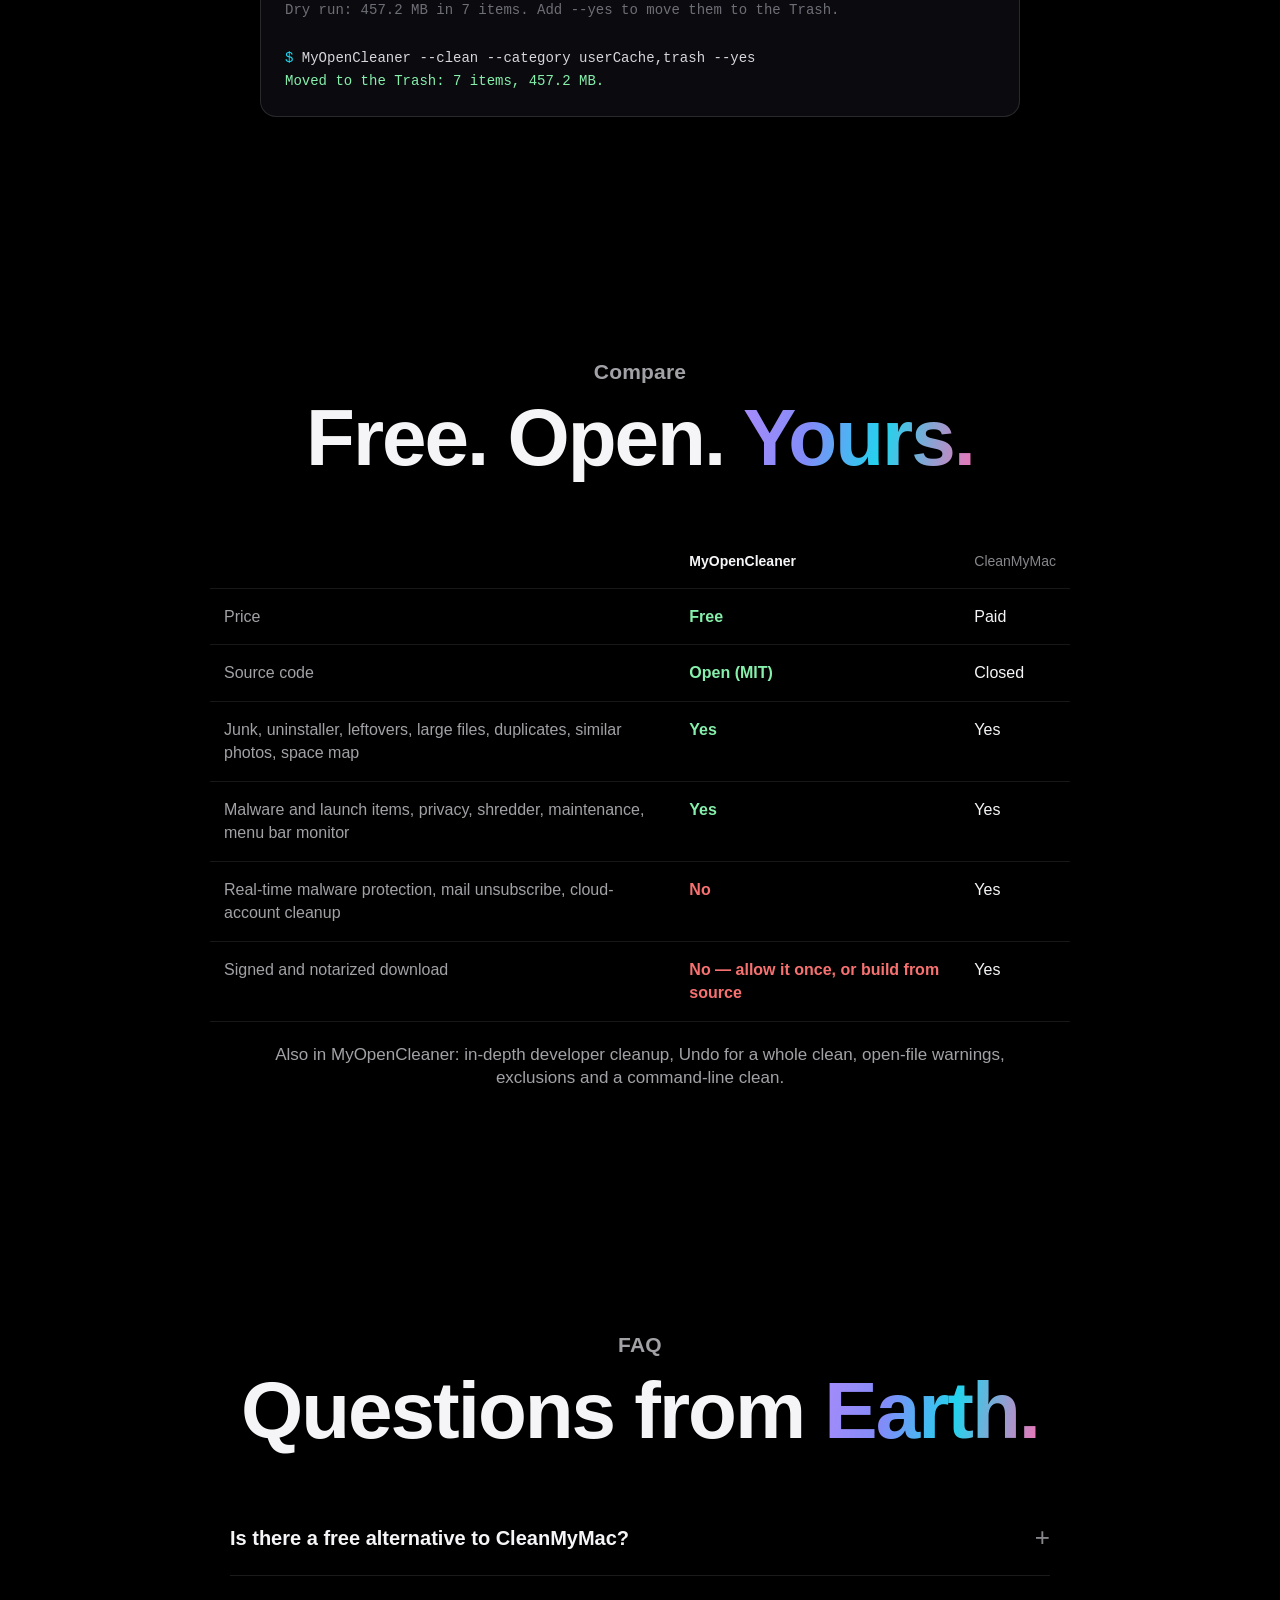
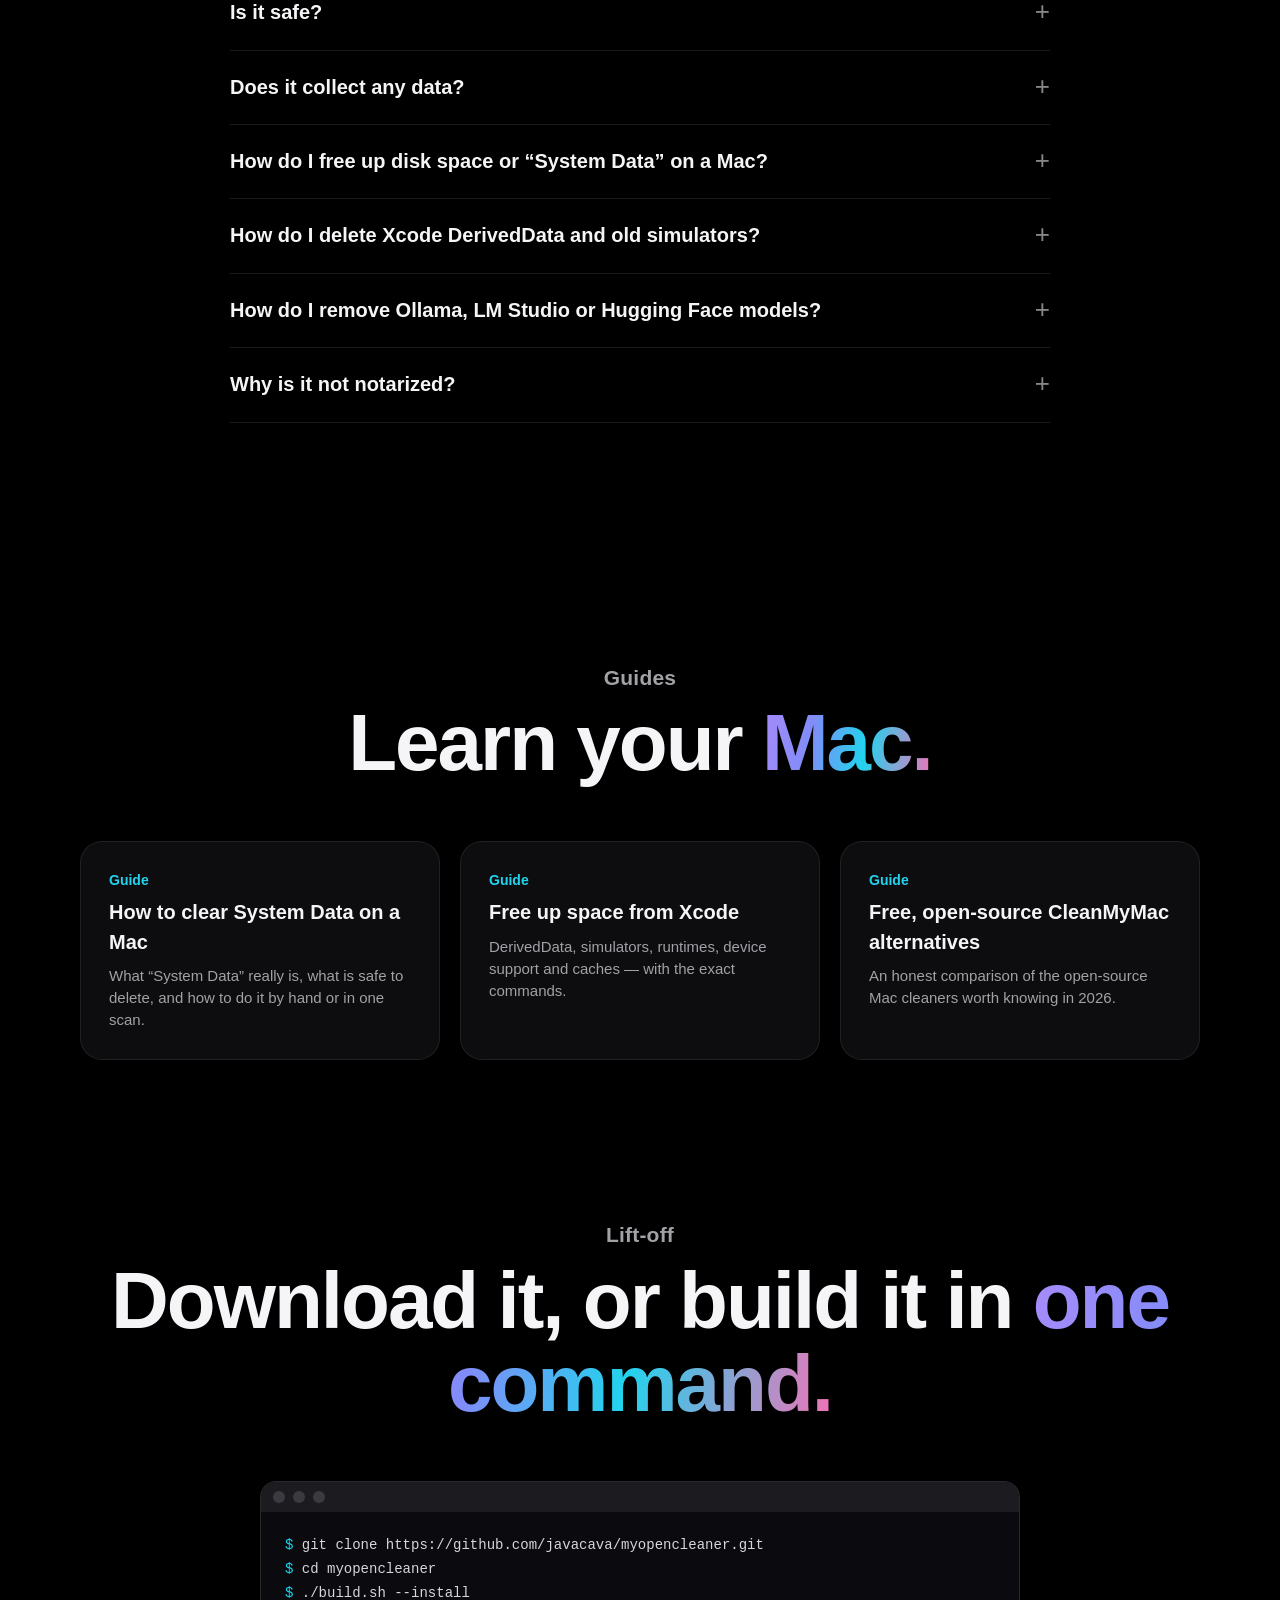
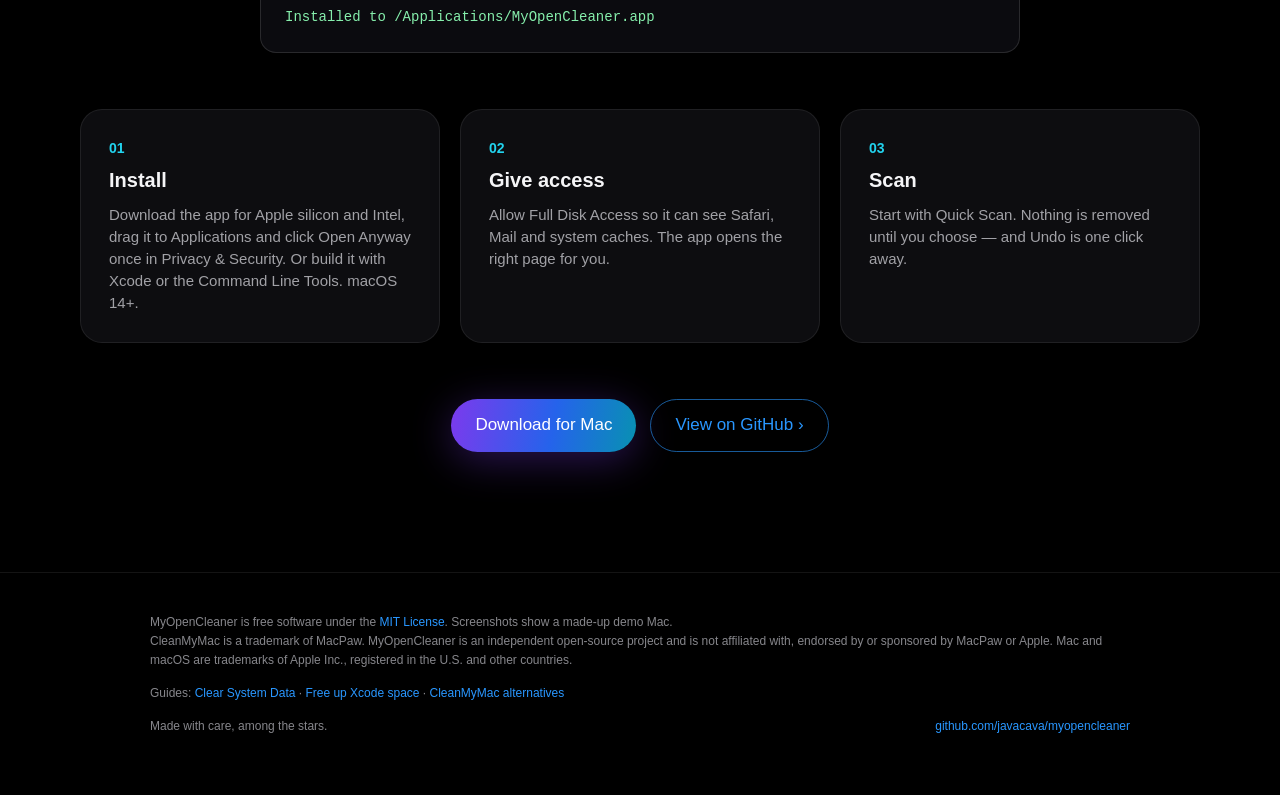
==== commit c1b5e02f: "Add a release workflow that builds the app on GitHub Actions - Push a v* tag to test, build a univer" ====
--- a/docs/index.html
+++ b/docs/index.html
@@ -41,6 +41,7 @@
   "image": "https://javacava.github.io/myopencleaner/assets/icon.png",
   "screenshot": "https://javacava.github.io/myopencleaner/assets/shots/quick-scan.jpg",
   "softwareVersion": "1.0",
+  "downloadUrl": "https://github.com/javacava/myopencleaner/releases/latest",
   "featureList": "System junk cleanup, Xcode and developer cache cleanup, app uninstaller with leftovers, duplicate finder, similar photos, disk space map, malware and launch item checks, privacy cleanup, file shredder, maintenance tasks, undo for every clean, command-line clean"
 }
 </script>
@@ -527,7 +528,7 @@
             <tr><td>Junk, uninstaller, leftovers, large files, duplicates, similar photos, space map</td><td class="us yes">Yes</td><td>Yes</td></tr>
             <tr><td>Malware and launch items, privacy, shredder, maintenance, menu bar monitor</td><td class="us yes">Yes</td><td>Yes</td></tr>
             <tr><td>Real-time malware protection, mail unsubscribe, cloud-account cleanup</td><td class="us no">No</td><td>Yes</td></tr>
-            <tr><td>Signed and notarized download</td><td class="us no">No — build from source</td><td>Yes</td></tr>
+            <tr><td>Signed and notarized download</td><td class="us no">No — allow it once, or build from source</td><td>Yes</td></tr>
           </tbody>
         </table>
       </div>
@@ -556,7 +557,7 @@
         <details><summary>How do I remove Ollama, LM Studio or Hugging Face models?</summary>
           <p>Developer → Downloaded AI models lists each model with its size. Nothing is preselected, and for Ollama, layers shared with other models are kept.</p></details>
         <details><summary>Why is it not notarized?</summary>
-          <p>It is a free project without a paid Apple developer account. Build it from source in one command, or right-click the app and choose Open the first time.</p></details>
+          <p>It is a free project without a paid Apple developer account. The download is built by GitHub Actions and signed ad hoc: the first time, open System Settings → Privacy &amp; Security and click Open Anyway. Or build it from source in one command.</p></details>
       </div>
     </div>
   </section>
@@ -578,7 +579,7 @@
   <section id="install" class="center install">
     <div class="wrap">
       <p class="eyebrow reveal">Lift-off</p>
-      <h2 class="reveal">Ready in <span class="grad">one command.</span></h2>
+      <h2 class="reveal">Download it, or build it in <span class="grad">one command.</span></h2>
       <div class="term reveal">
         <div class="bar" aria-hidden="true"><i></i><i></i><i></i></div>
 <pre><span class="p">$</span> git clone https://github.com/javacava/myopencleaner.git
@@ -587,13 +588,13 @@
 <span class="ok">Installed to /Applications/MyOpenCleaner.app</span></pre>
       </div>
       <div class="install-steps">
-        <div class="step reveal"><div class="n">01</div><h4>Build</h4><p>Needs macOS 14+ and Xcode or the Command Line Tools. Works on Apple silicon and Intel.</p></div>
+        <div class="step reveal"><div class="n">01</div><h4>Install</h4><p>Download the app for Apple silicon and Intel, drag it to Applications and click Open Anyway once in Privacy &amp; Security. Or build it with Xcode or the Command Line Tools. macOS 14+.</p></div>
         <div class="step reveal"><div class="n">02</div><h4>Give access</h4><p>Allow Full Disk Access so it can see Safari, Mail and system caches. The app opens the right page for you.</p></div>
         <div class="step reveal"><div class="n">03</div><h4>Scan</h4><p>Start with Quick Scan. Nothing is removed until you choose — and Undo is one click away.</p></div>
       </div>
       <div class="buttons reveal" style="margin-top:56px">
-        <a class="btn btn-primary" href="https://github.com/javacava/myopencleaner">View on GitHub</a>
-        <a class="btn btn-ghost" href="https://github.com/javacava/myopencleaner#readme">Read the docs ›</a>
+        <a class="btn btn-primary" href="https://github.com/javacava/myopencleaner/releases/latest">Download for Mac</a>
+        <a class="btn btn-ghost" href="https://github.com/javacava/myopencleaner">View on GitHub ›</a>
       </div>
     </div>
   </section>
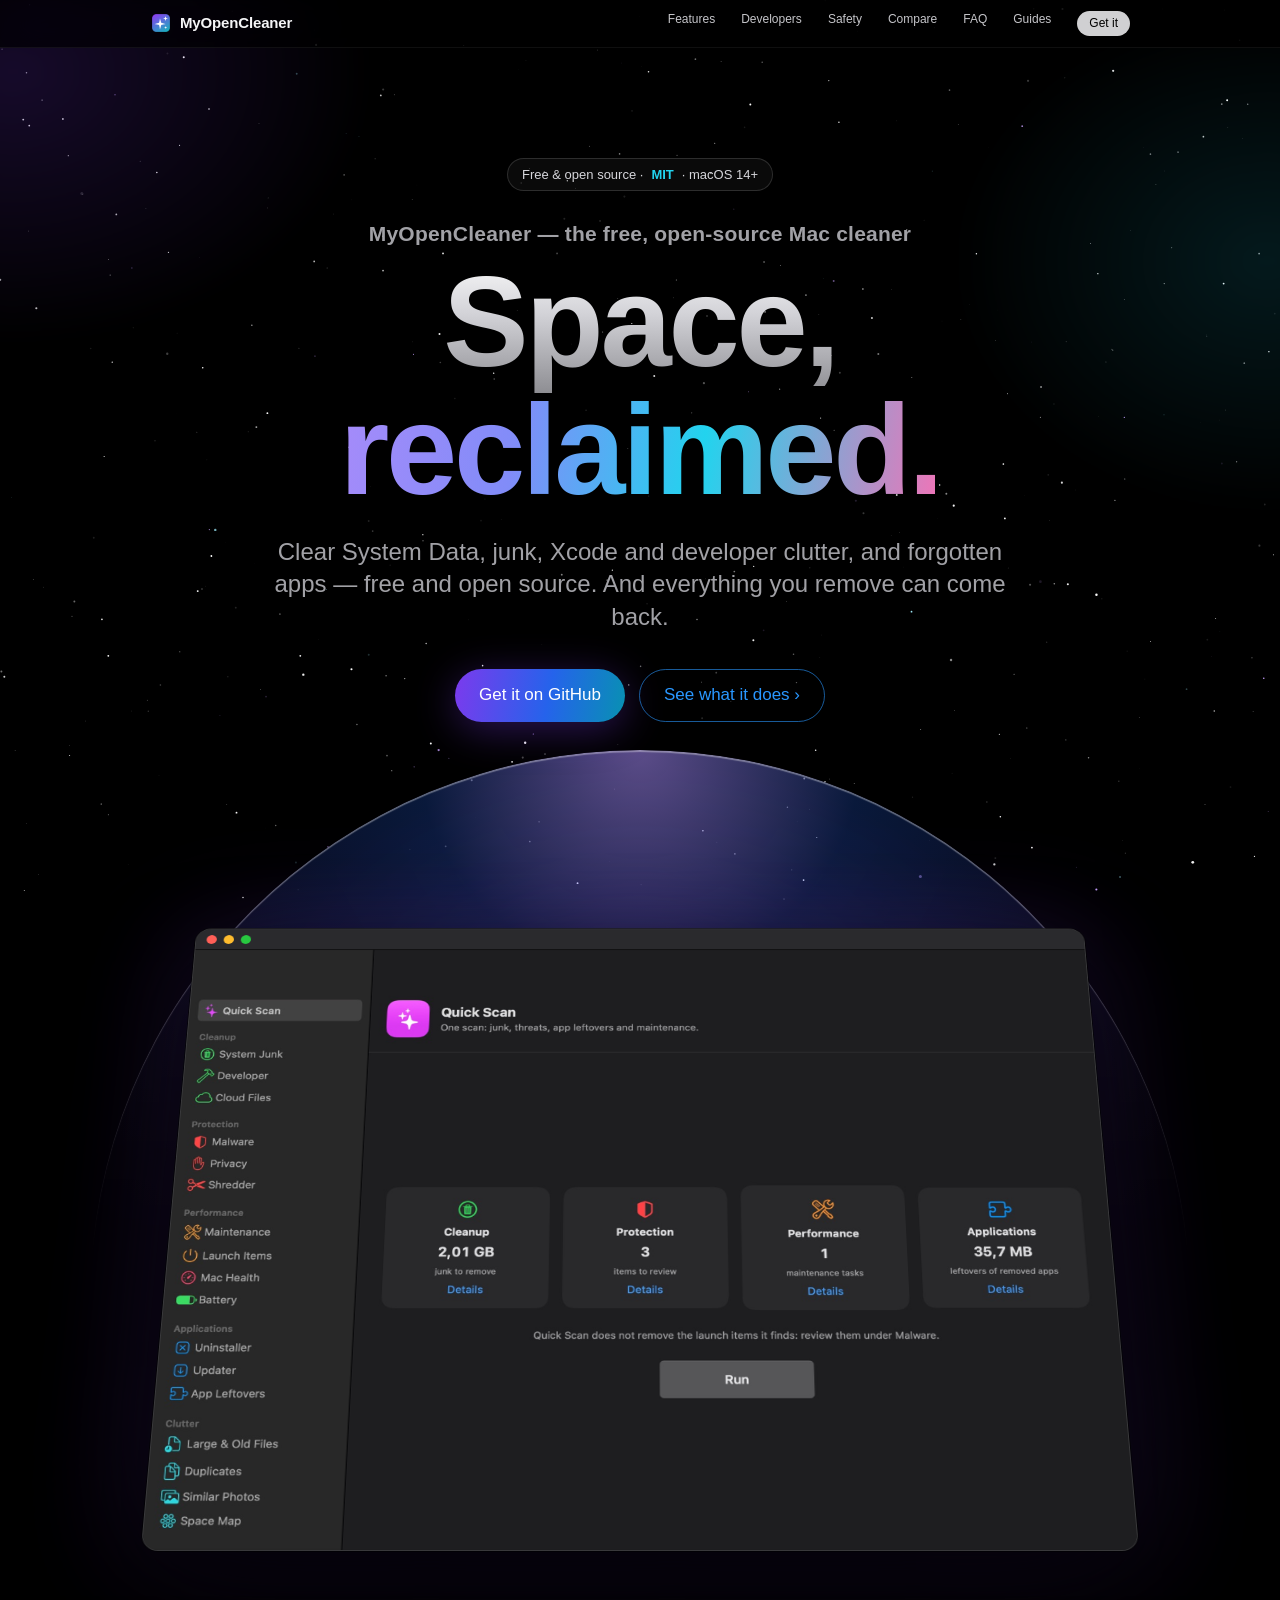
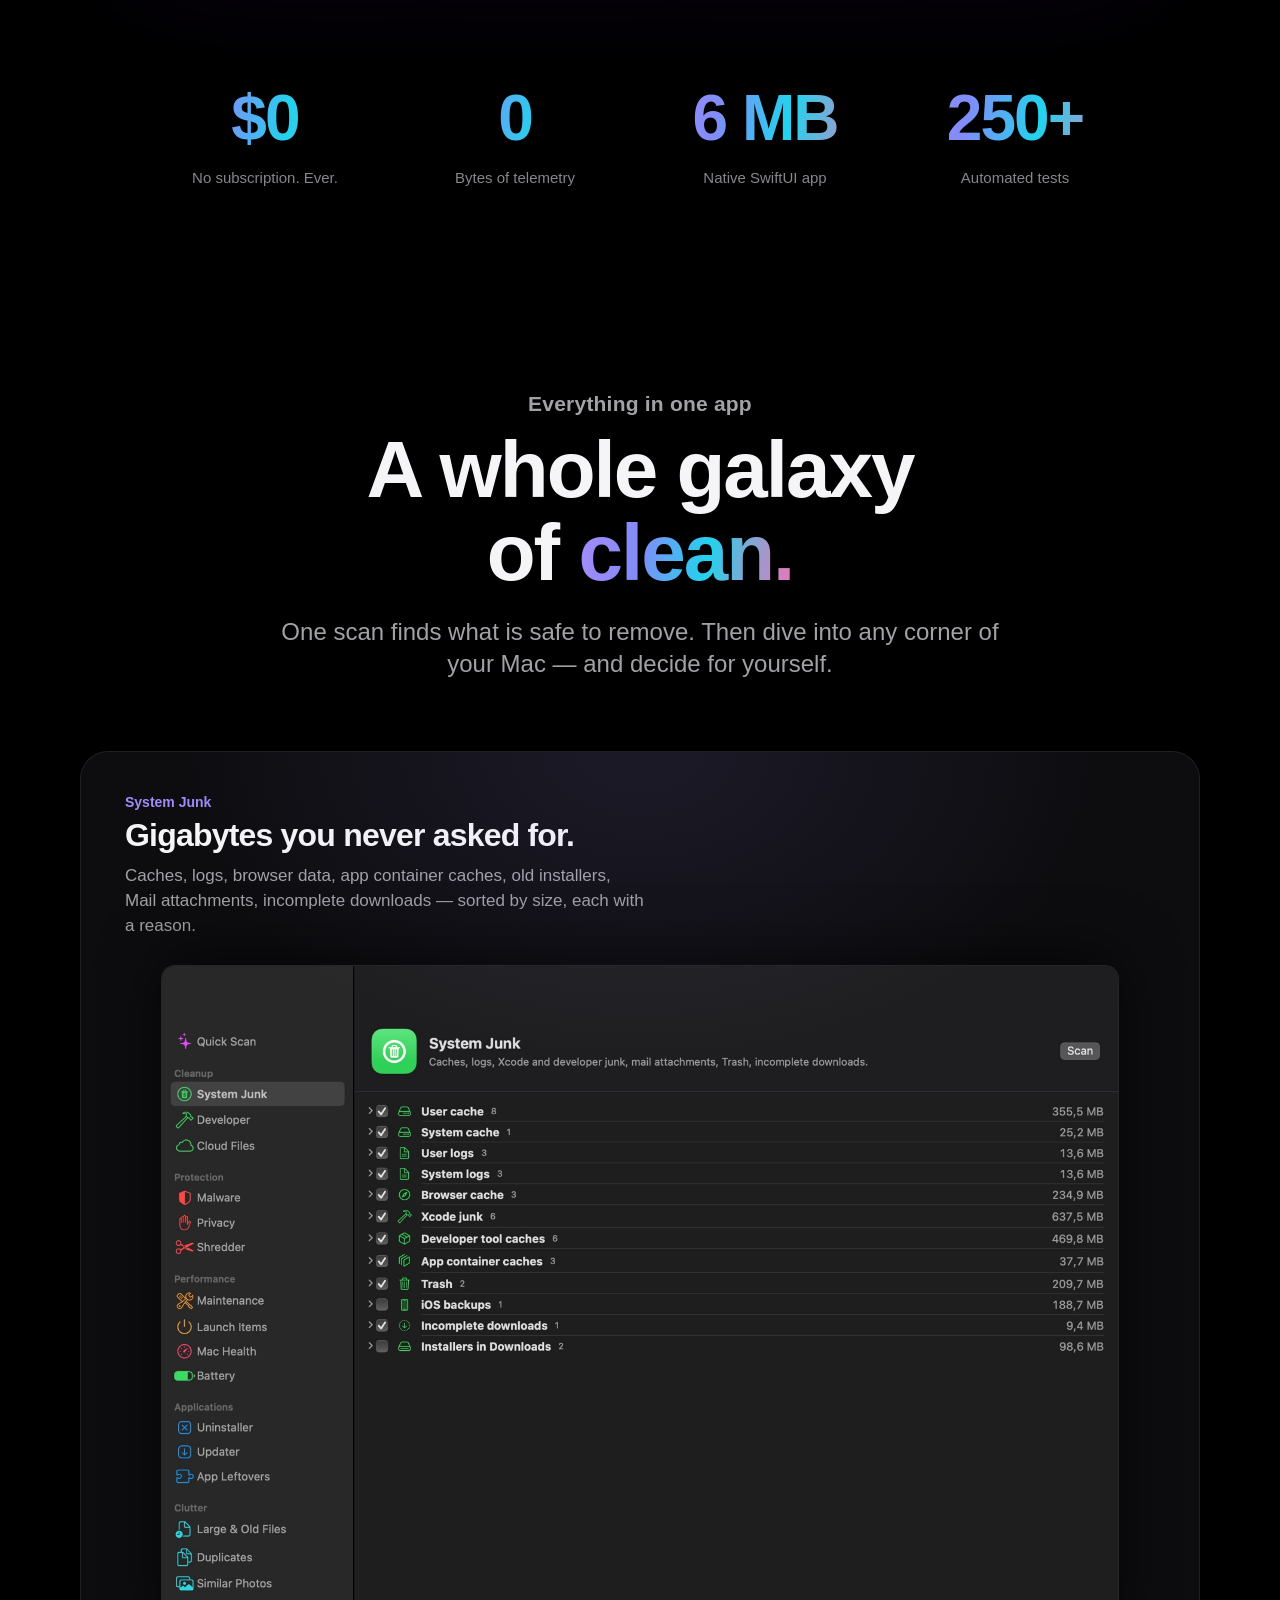
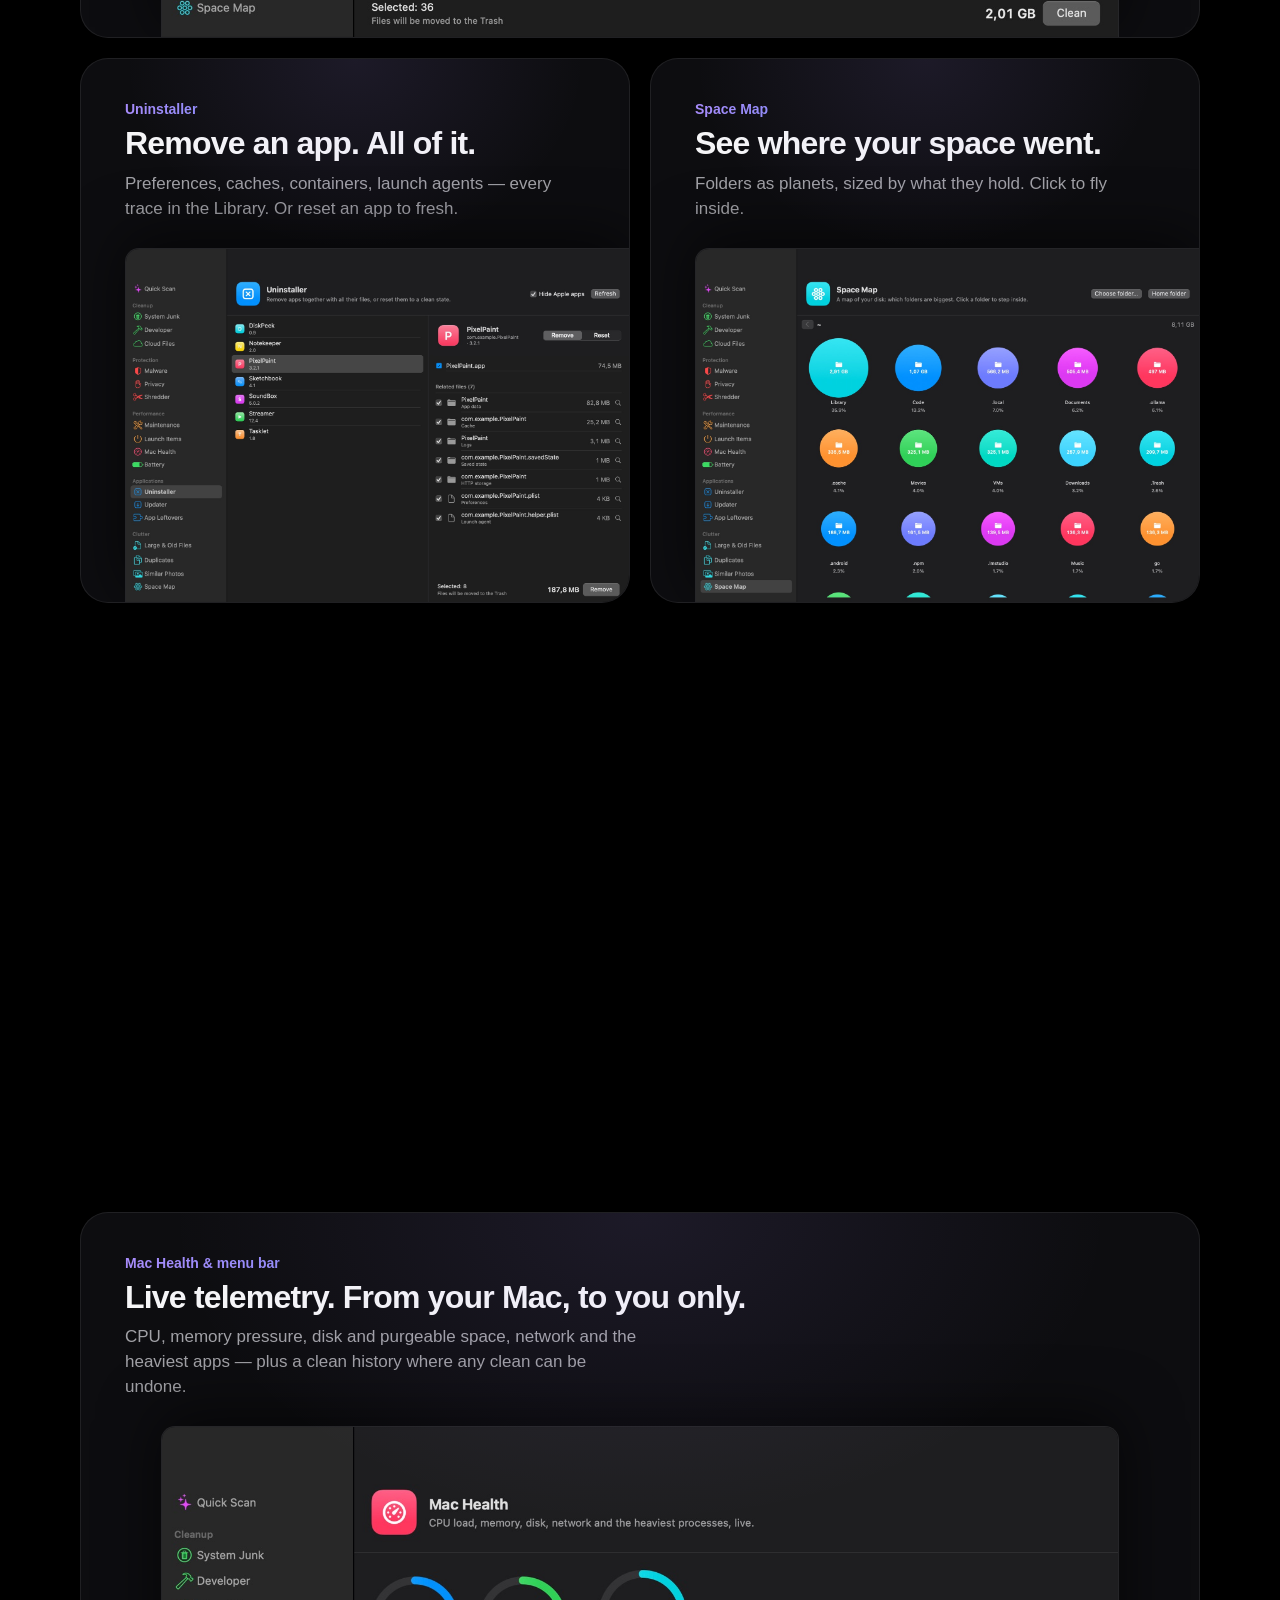
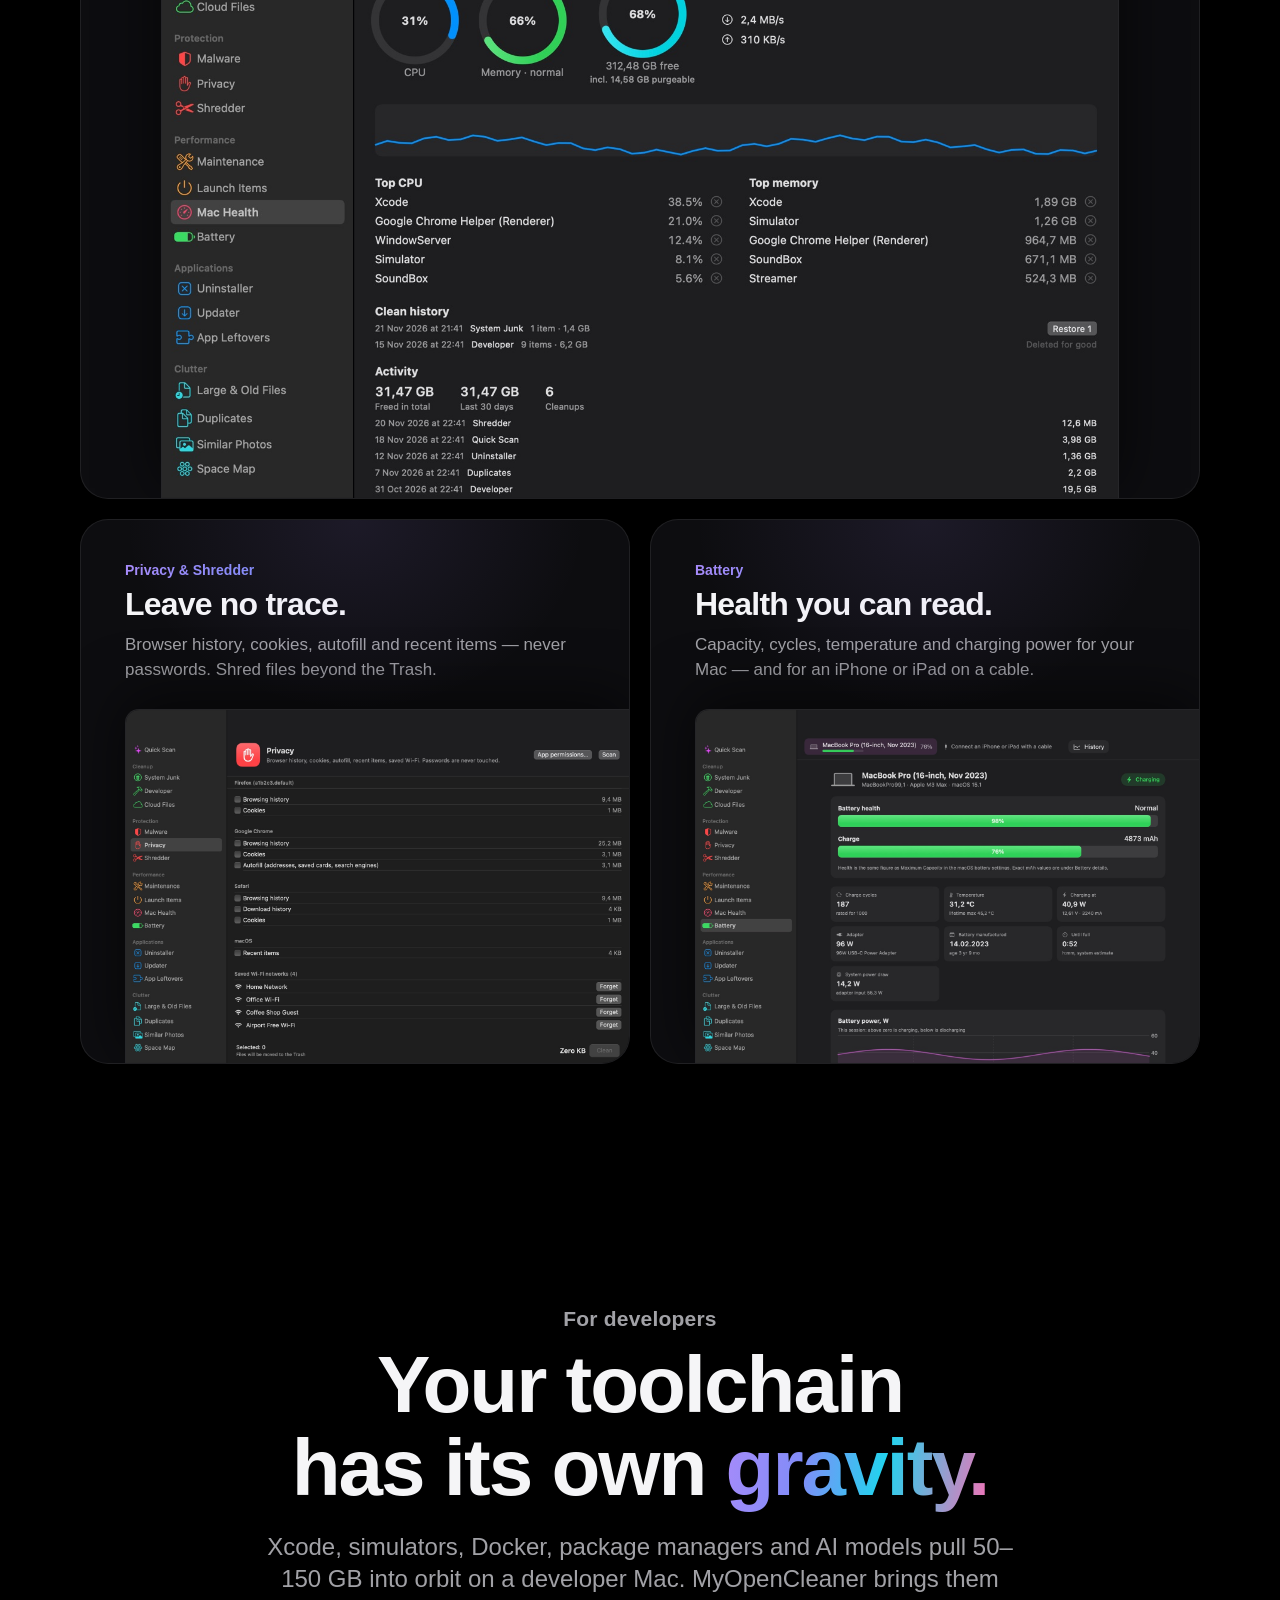
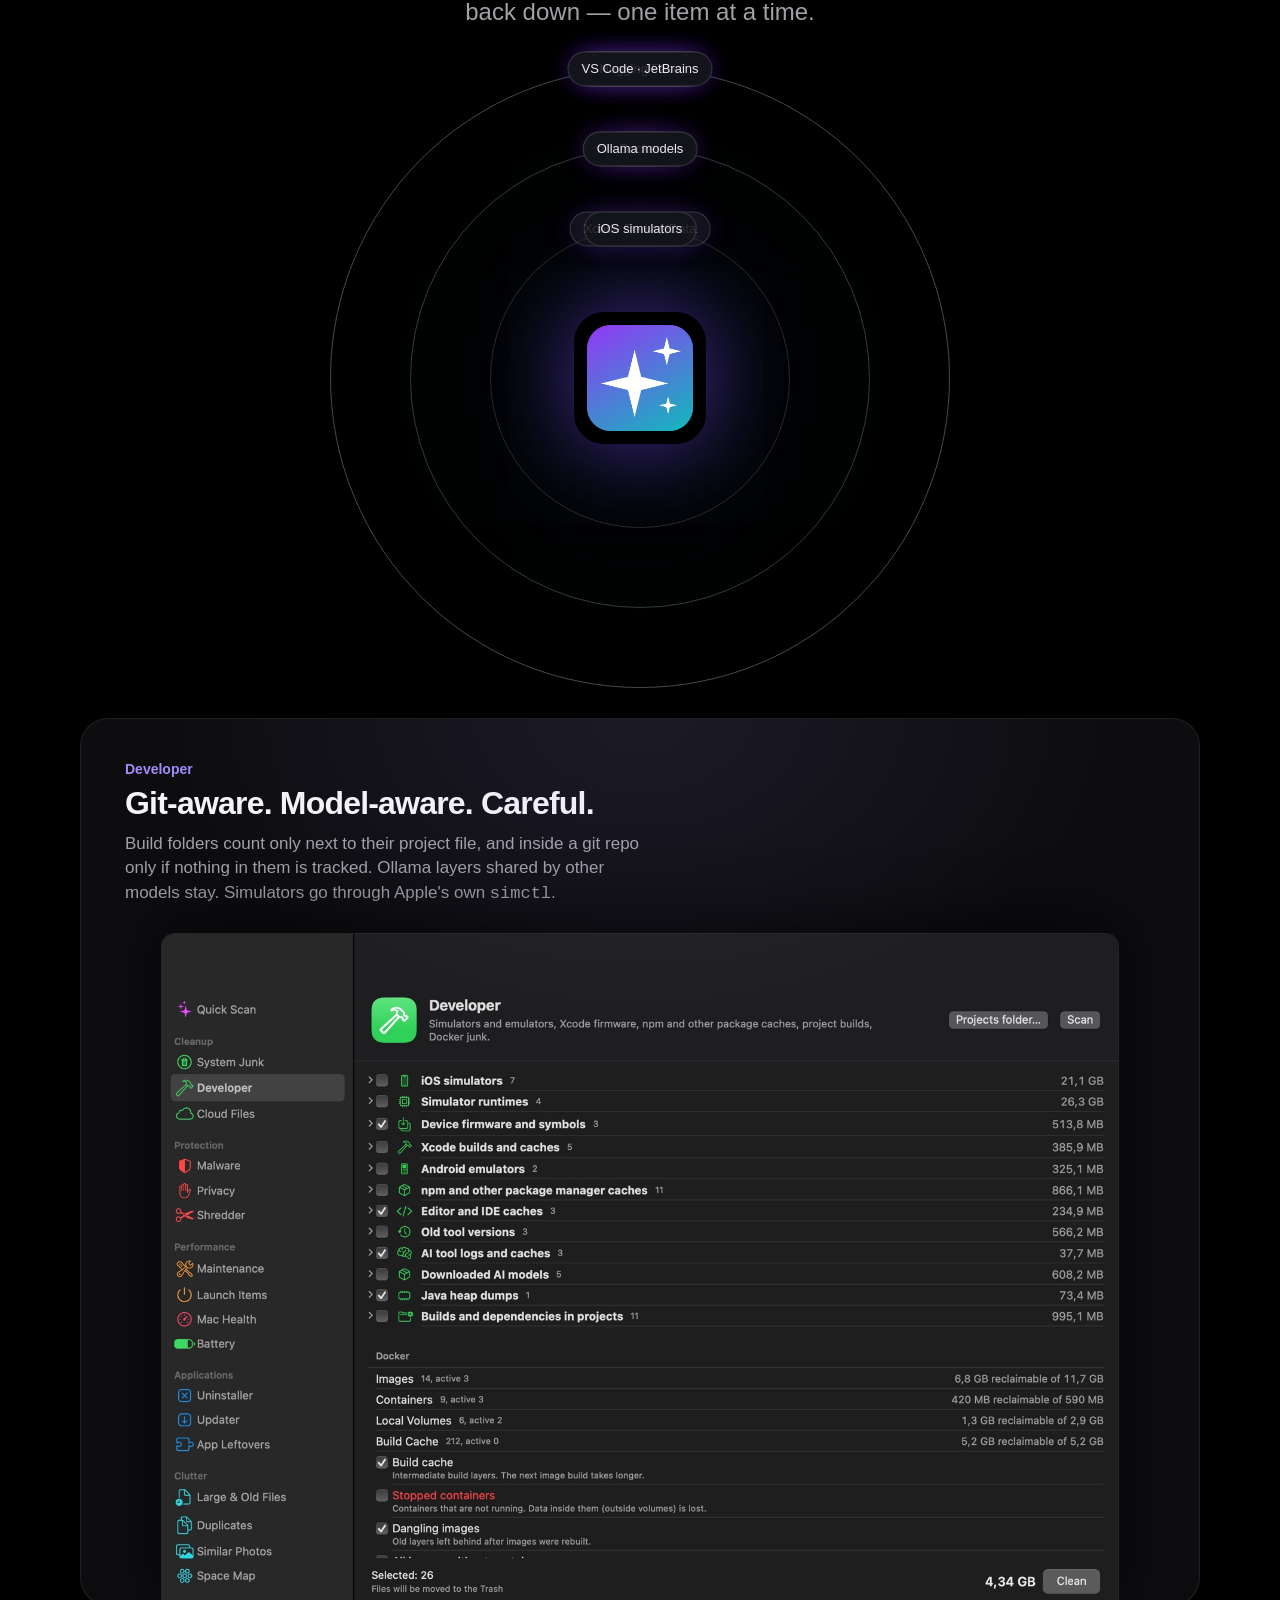
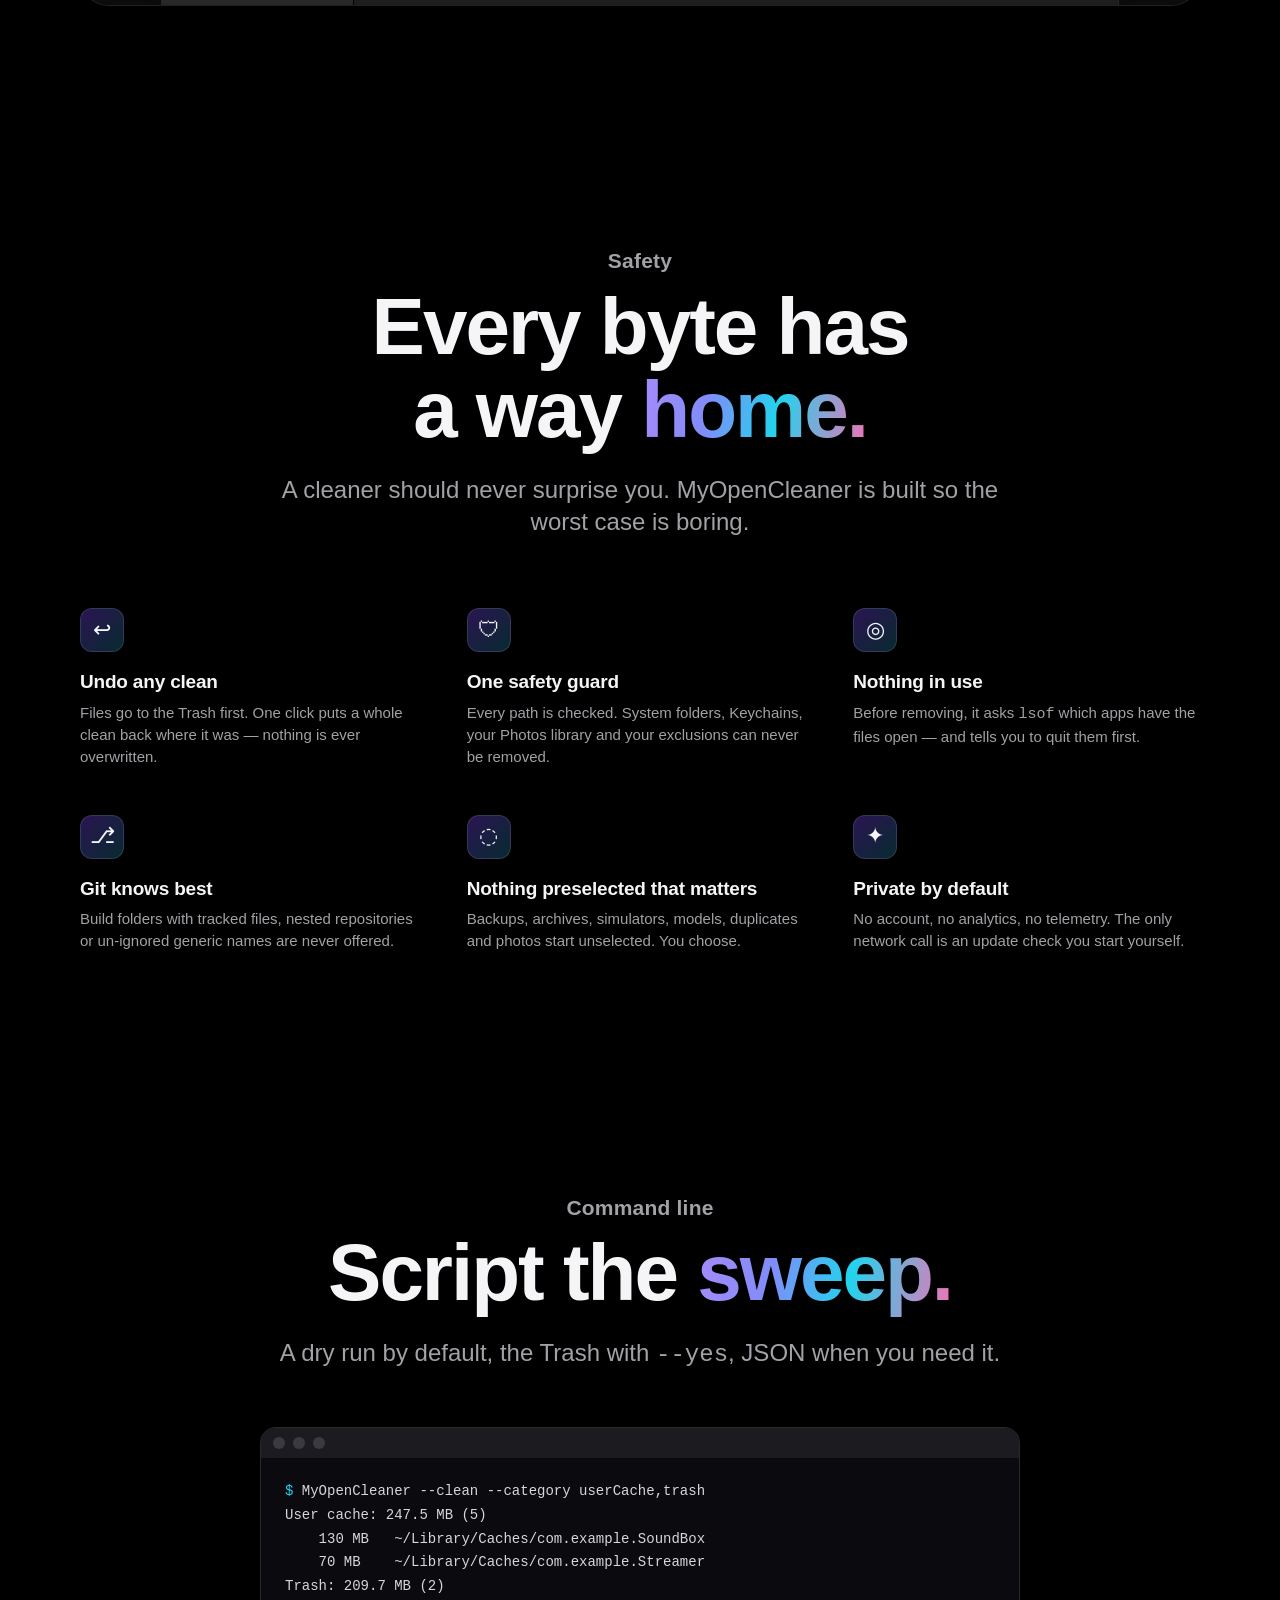
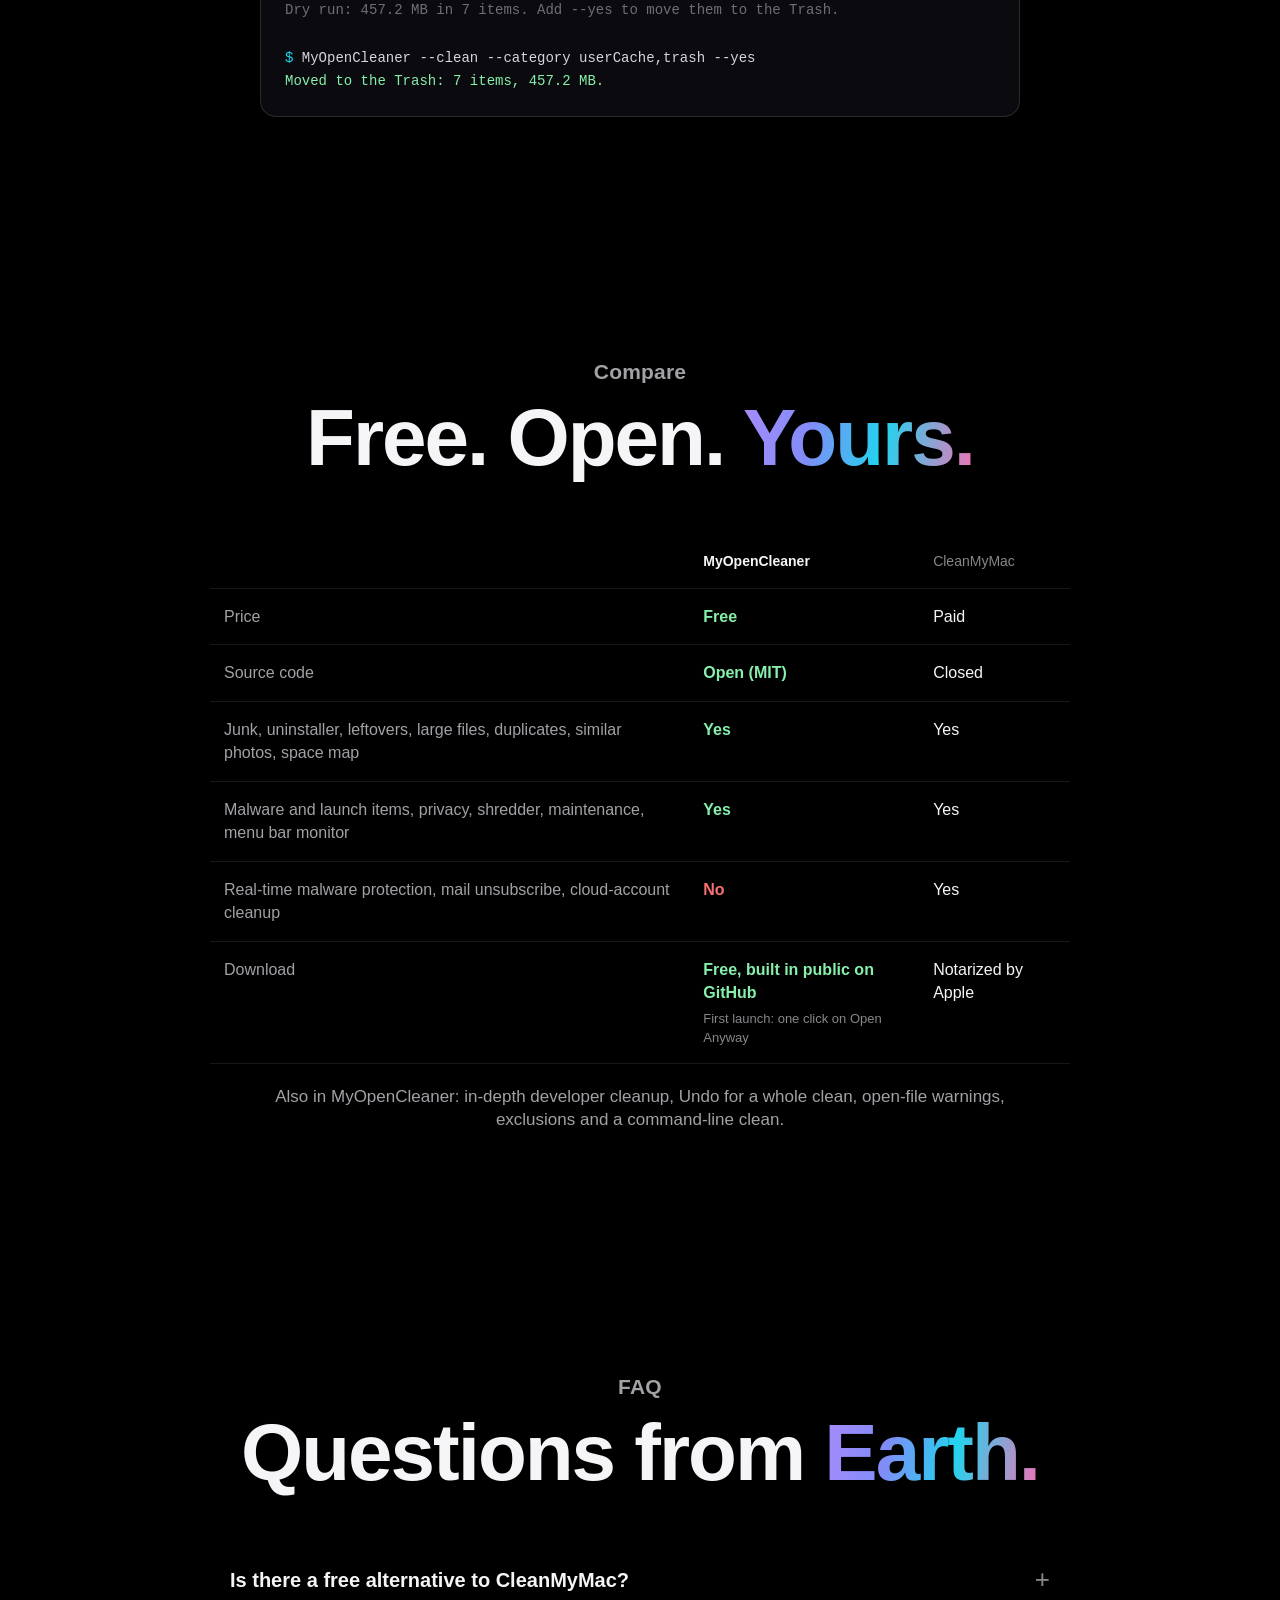
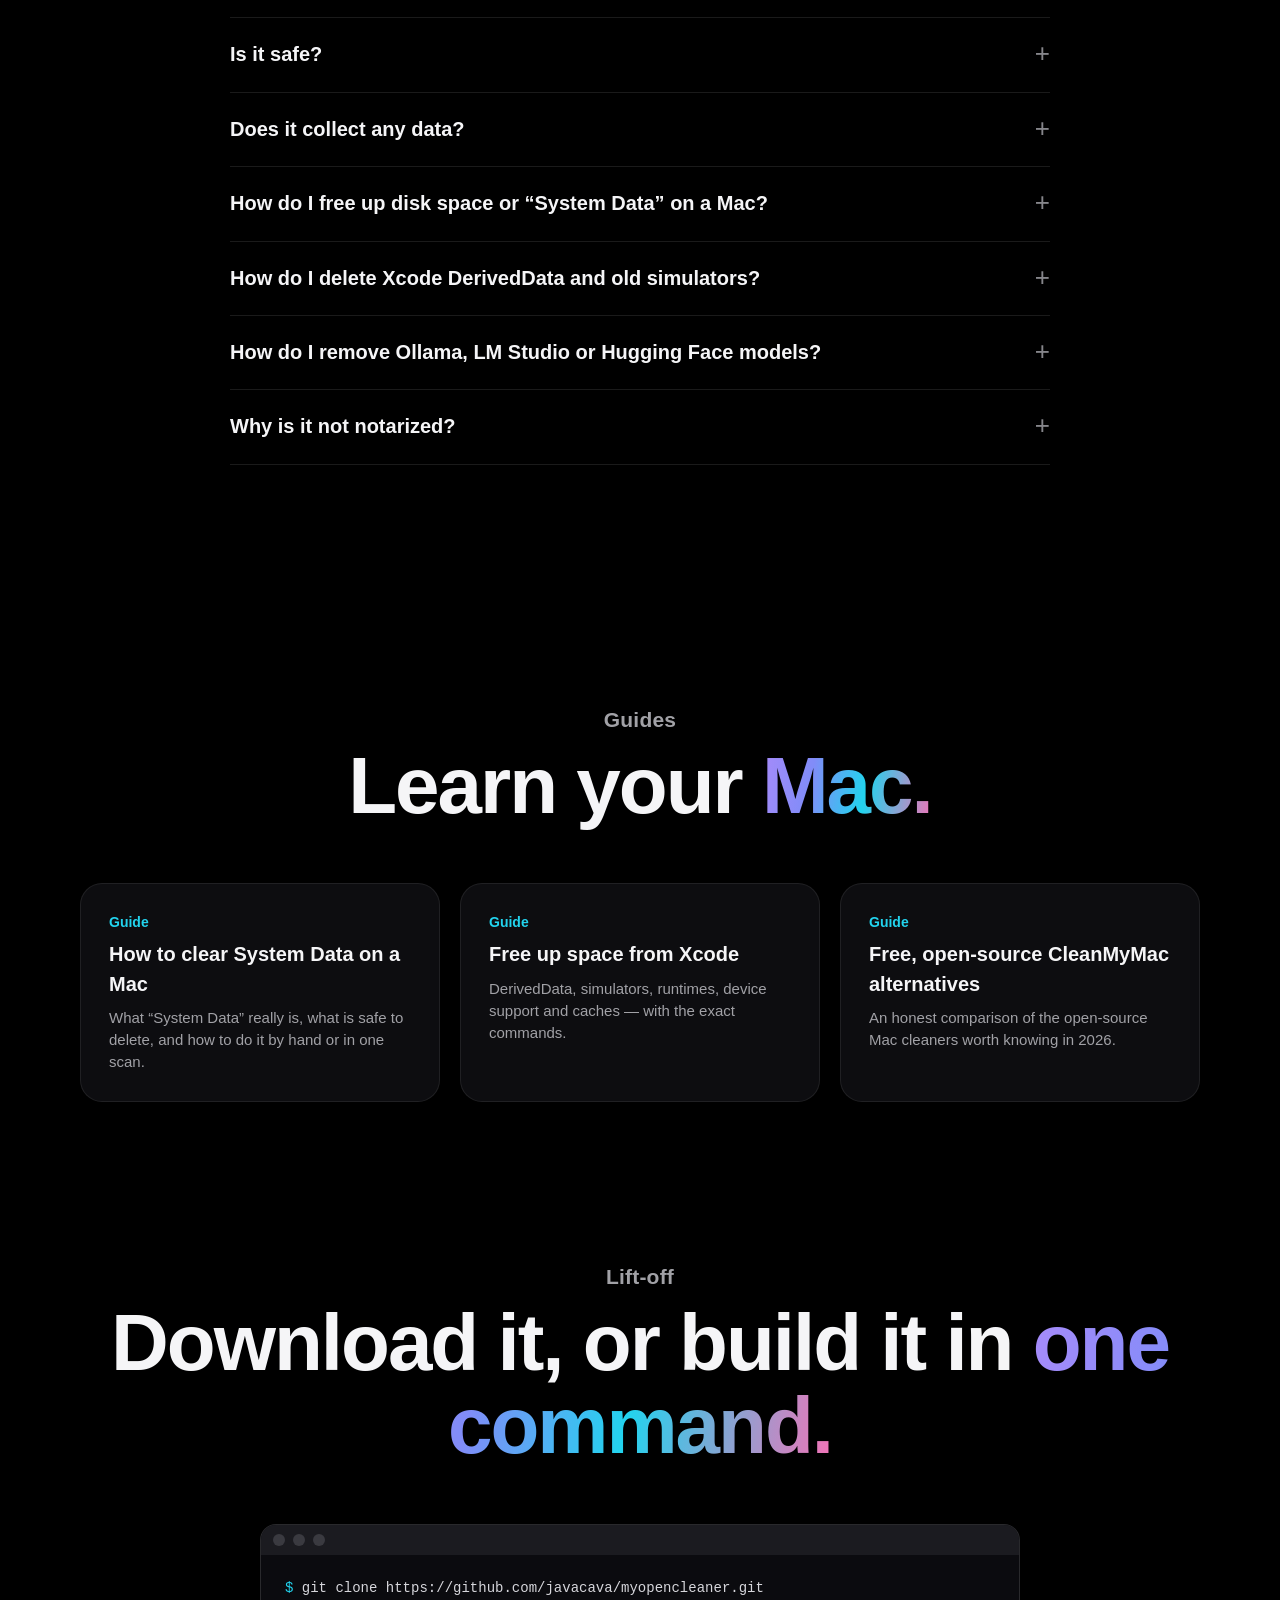
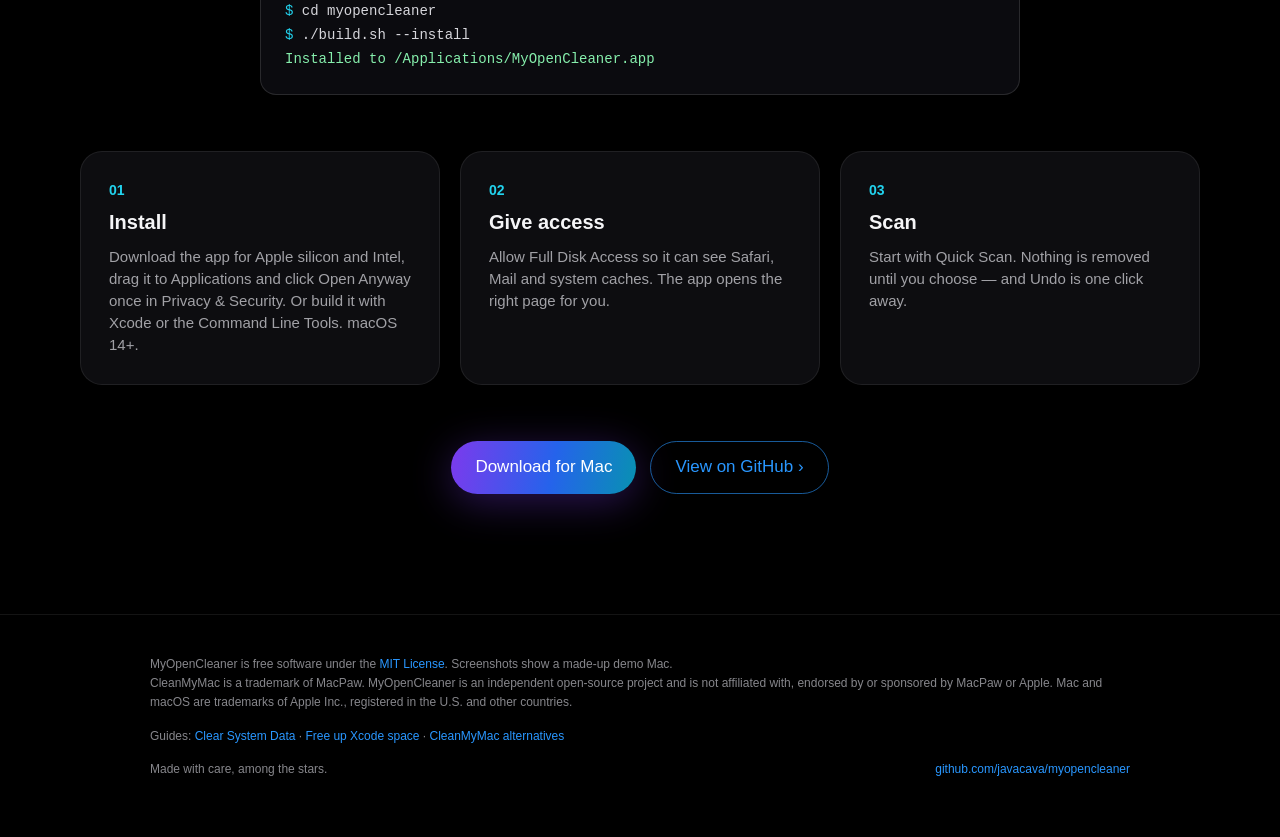
==== commit 6191d9a2: "Present the download row in the comparison more clearly Co-Authored-By: Claude Opus 5.5 <noreply@ant" ====
--- a/docs/index.html
+++ b/docs/index.html
@@ -242,6 +242,7 @@
   .compare td:first-child { color: var(--soft); }
   .compare .us { color: var(--text); font-weight: 600; }
   .compare .yes { color: #86efac; } .compare .no { color: #f87171; }
+  .compare .sub { display: block; margin-top: 4px; font-size: 13px; font-weight: 400; color: var(--muted); }
   .compare-wrap { overflow-x: auto; }
   @media (max-width: 600px) {
     .compare { font-size: 14px; }
@@ -528,7 +529,7 @@
             <tr><td>Junk, uninstaller, leftovers, large files, duplicates, similar photos, space map</td><td class="us yes">Yes</td><td>Yes</td></tr>
             <tr><td>Malware and launch items, privacy, shredder, maintenance, menu bar monitor</td><td class="us yes">Yes</td><td>Yes</td></tr>
             <tr><td>Real-time malware protection, mail unsubscribe, cloud-account cleanup</td><td class="us no">No</td><td>Yes</td></tr>
-            <tr><td>Signed and notarized download</td><td class="us no">No — allow it once, or build from source</td><td>Yes</td></tr>
+            <tr><td>Download</td><td class="us yes">Free, built in public on GitHub<span class="sub">First launch: one click on Open Anyway</span></td><td>Notarized by Apple</td></tr>
           </tbody>
         </table>
       </div>
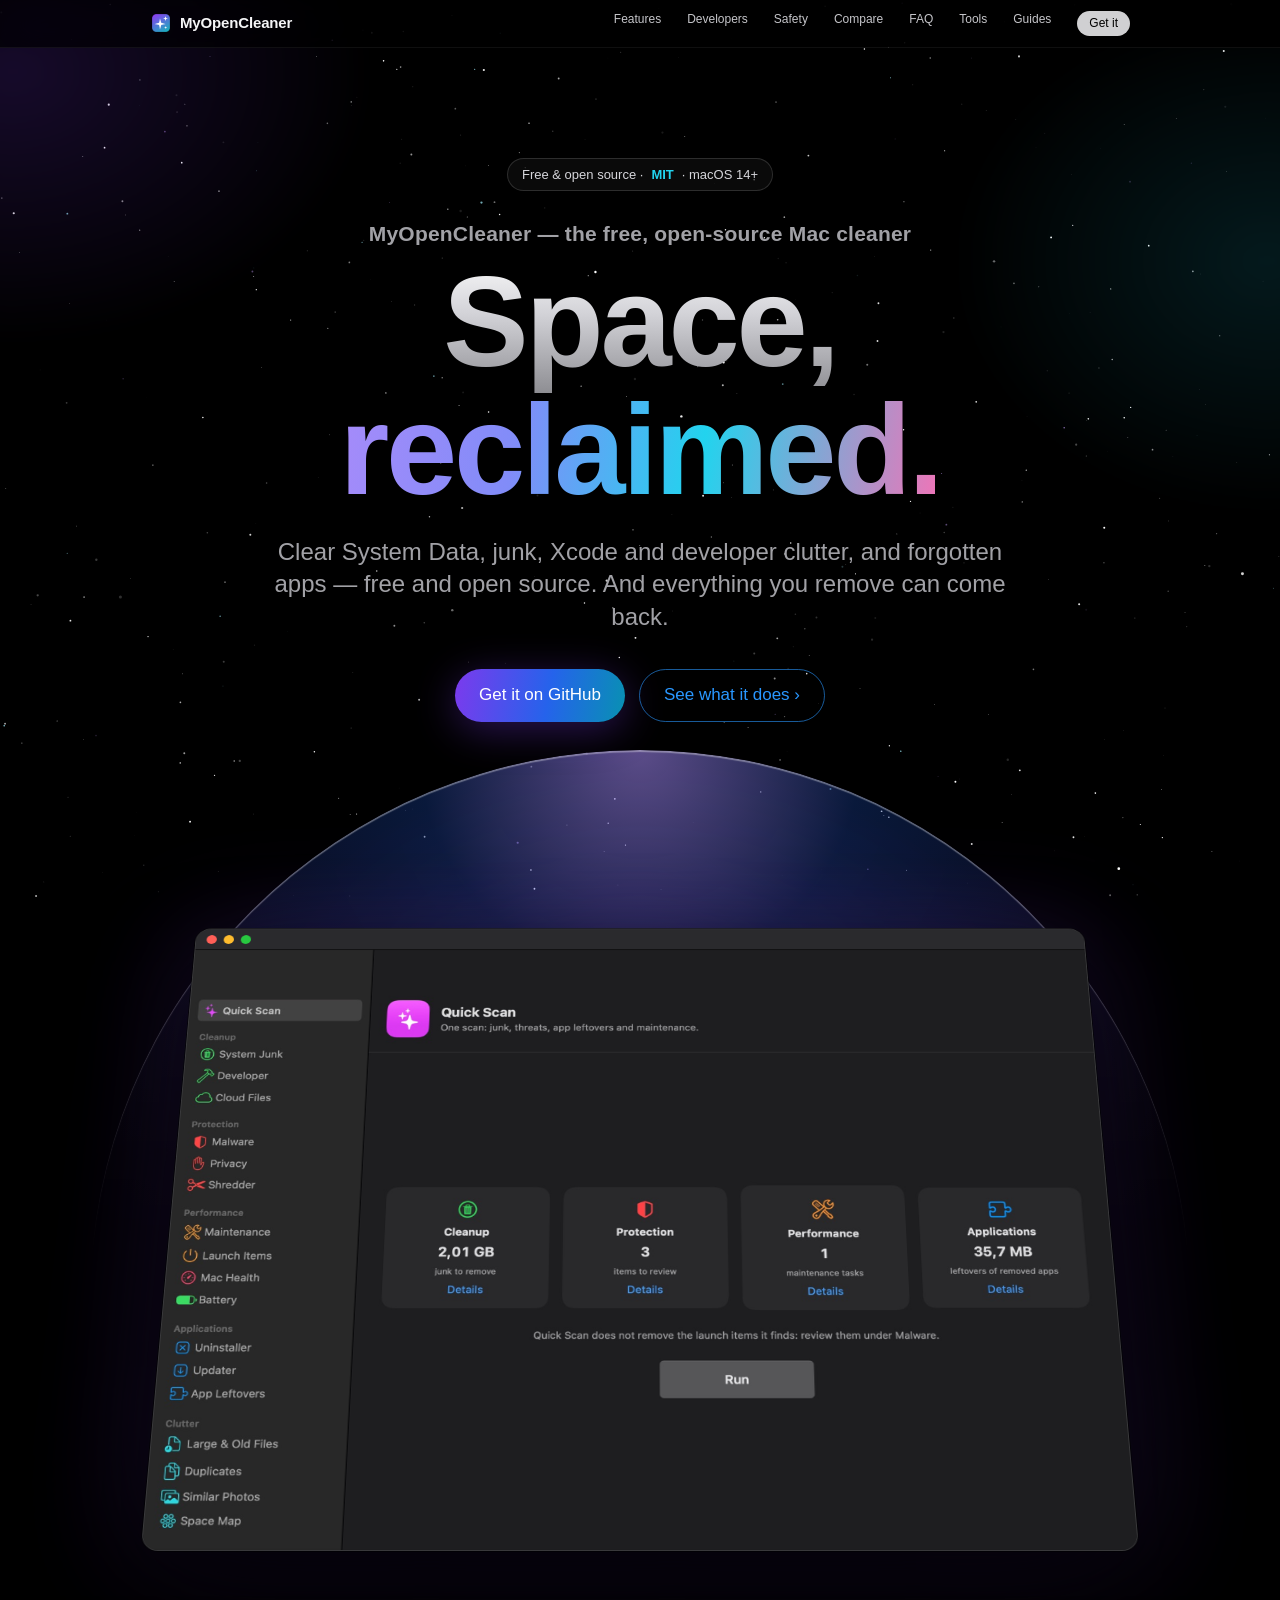
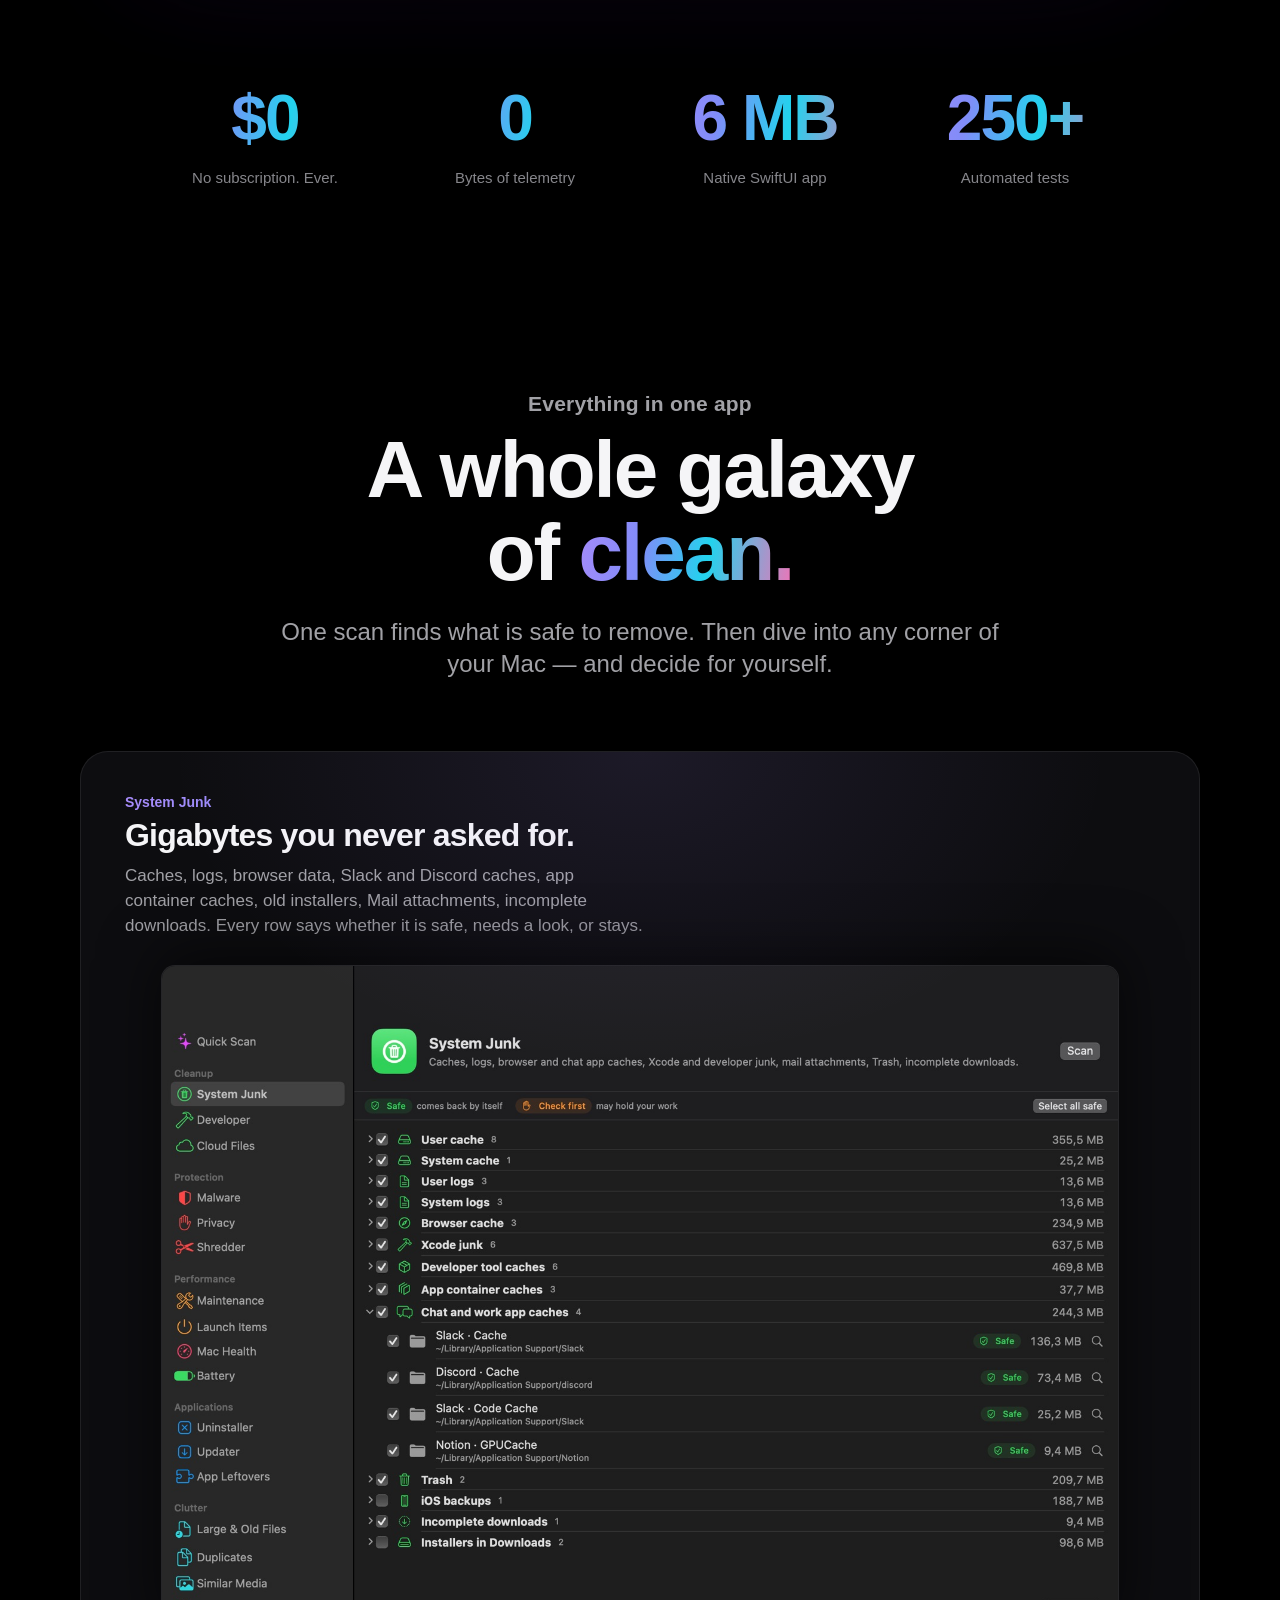
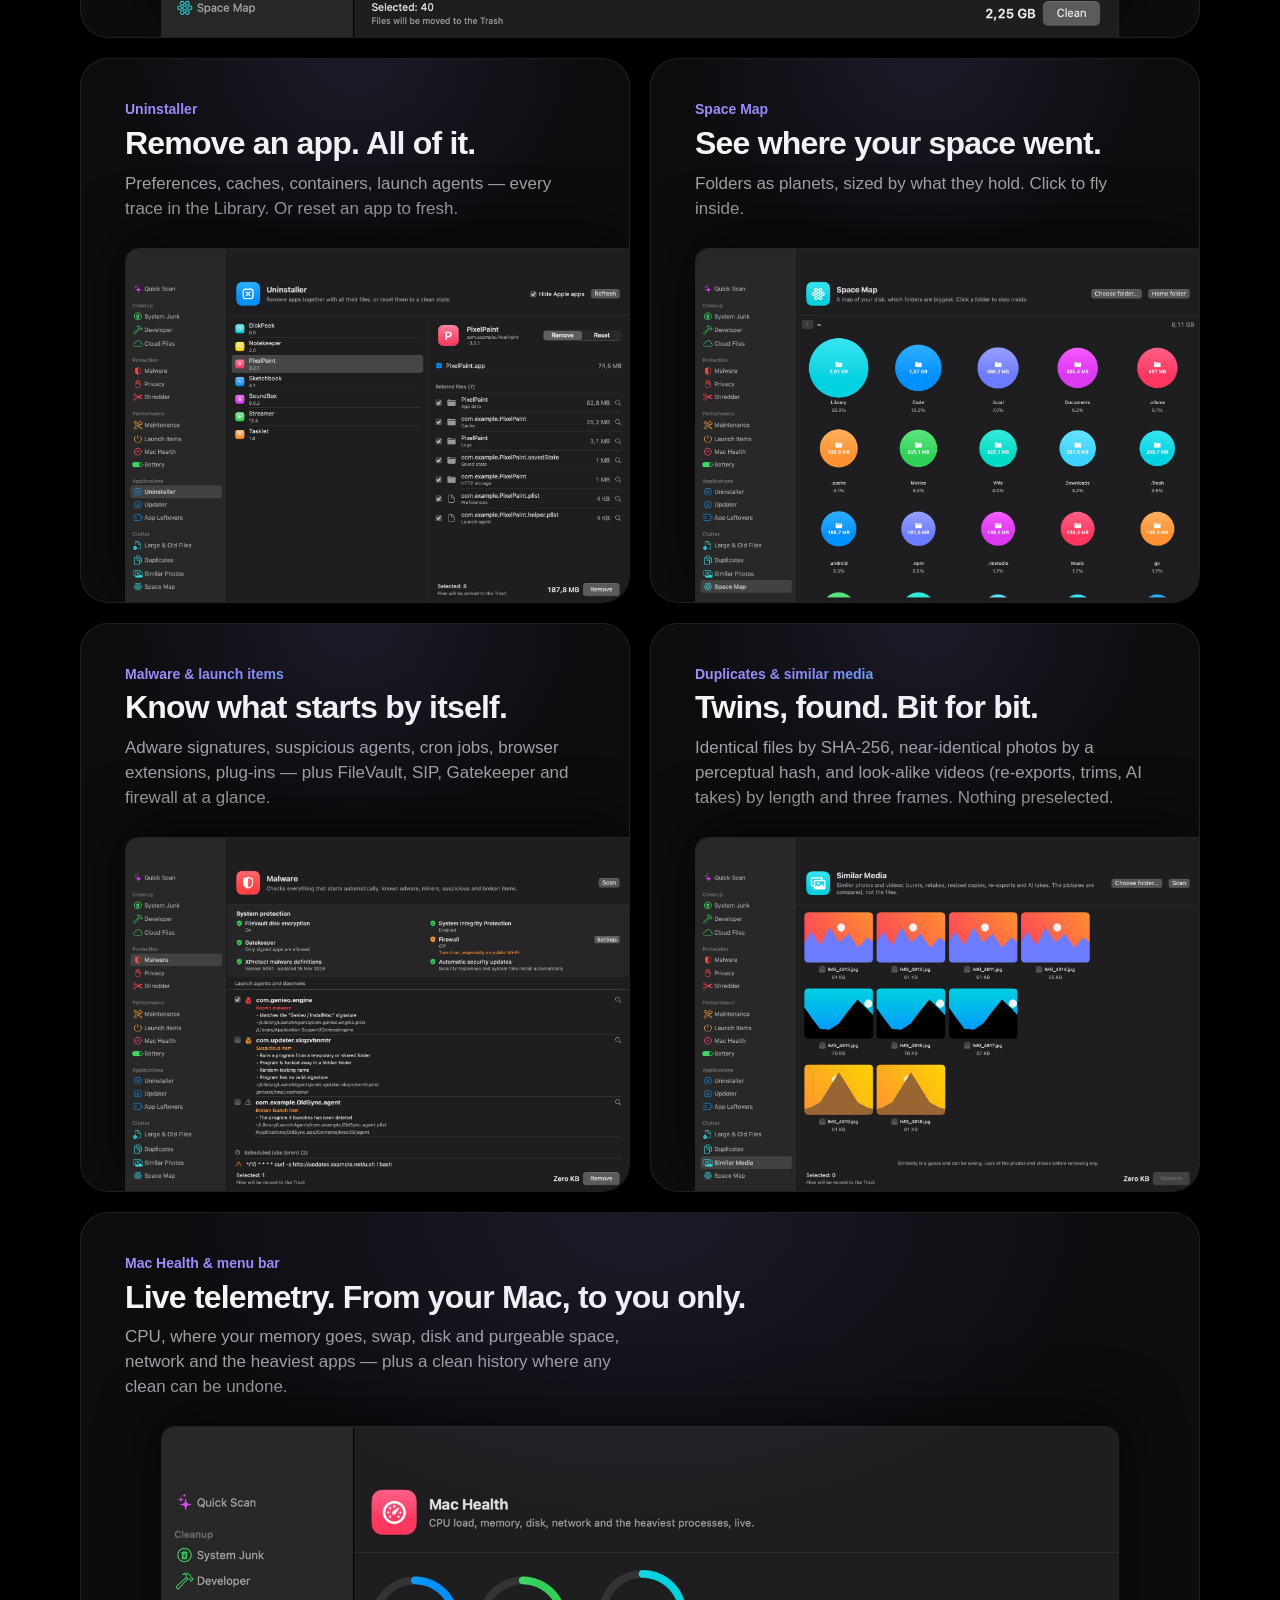
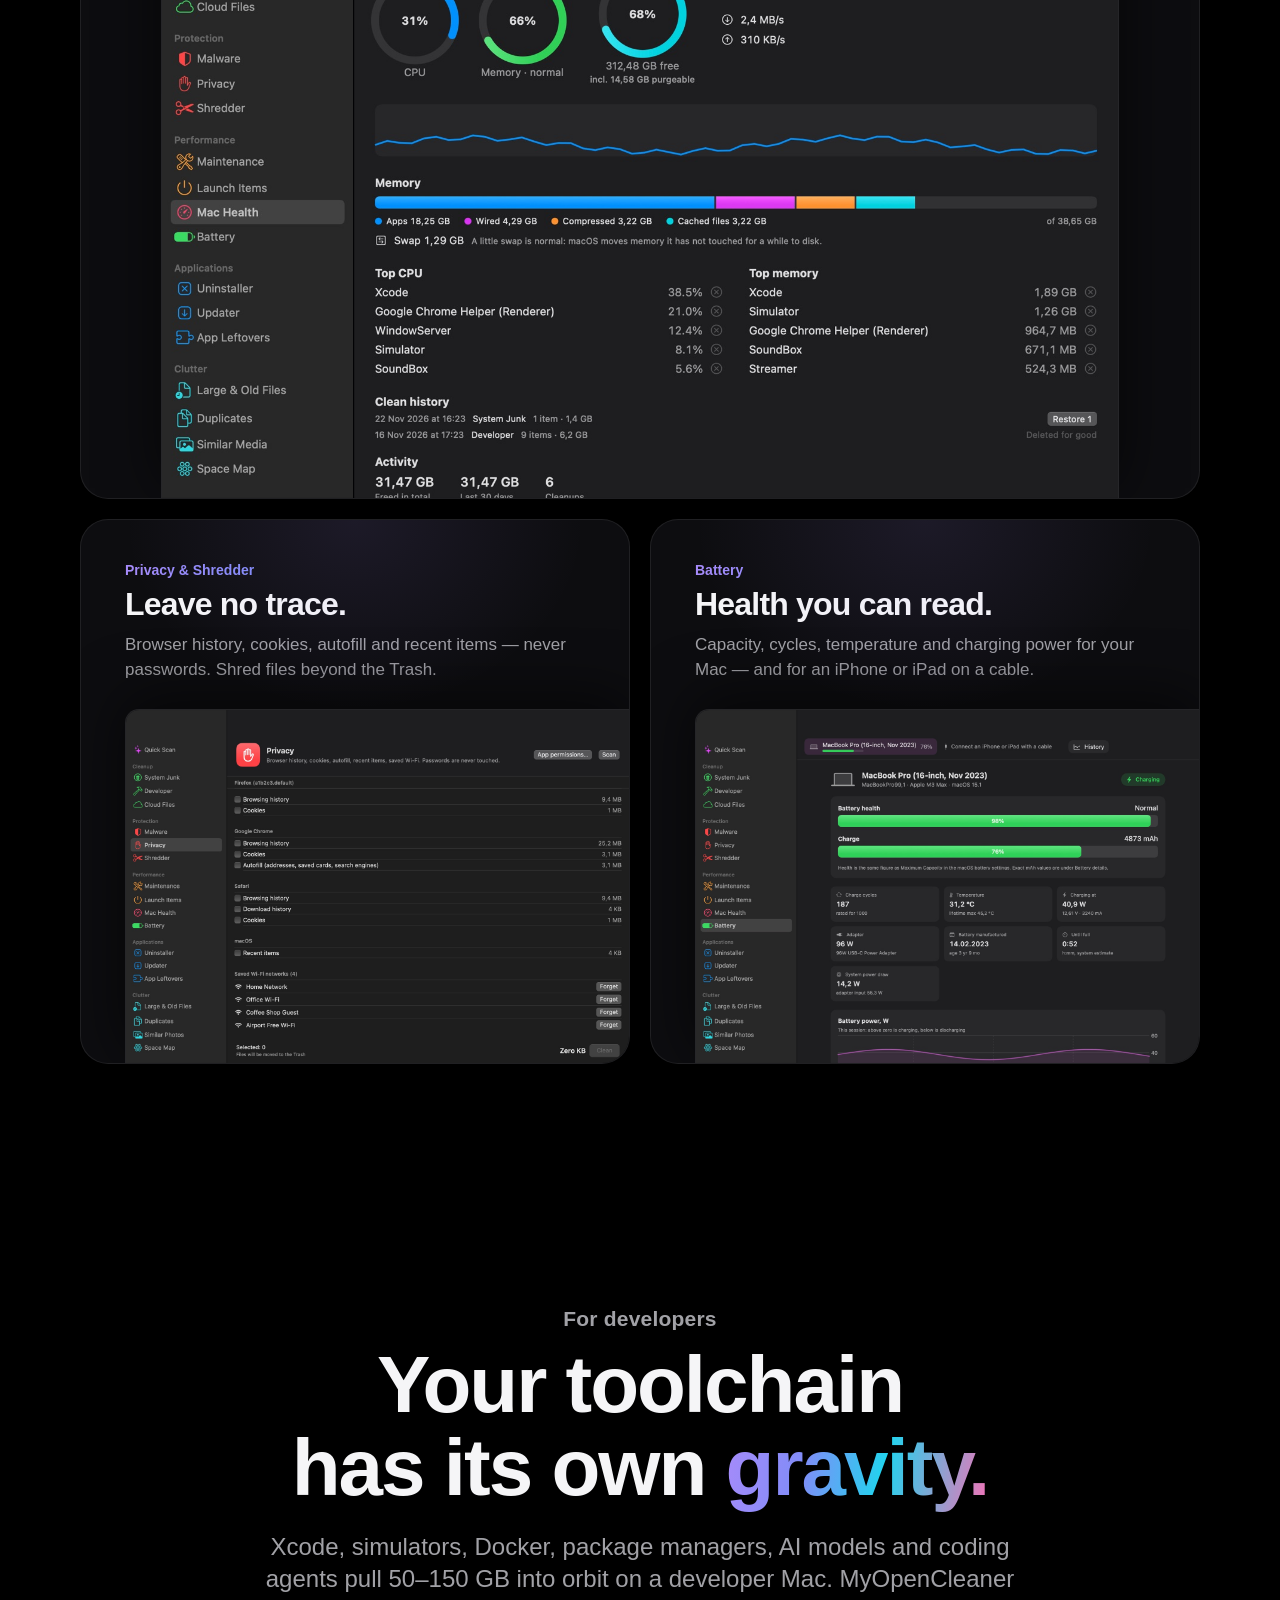
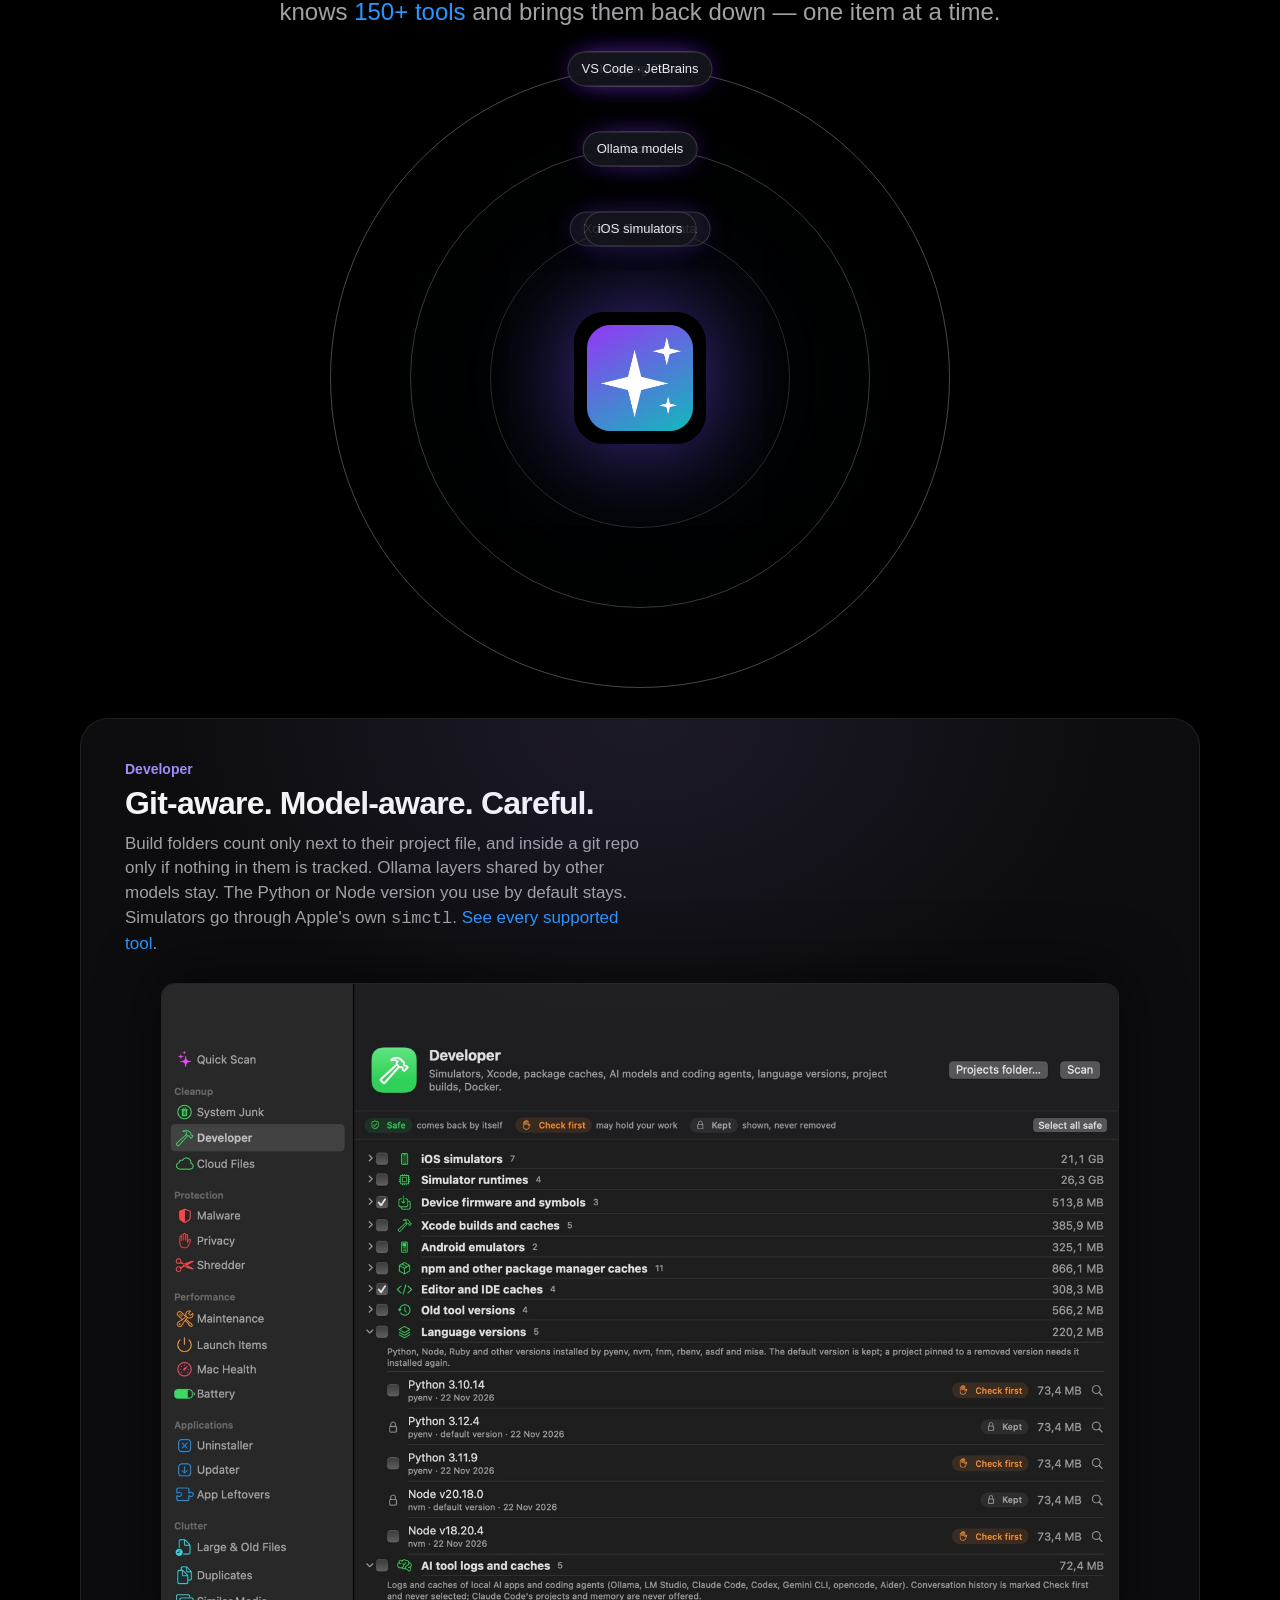
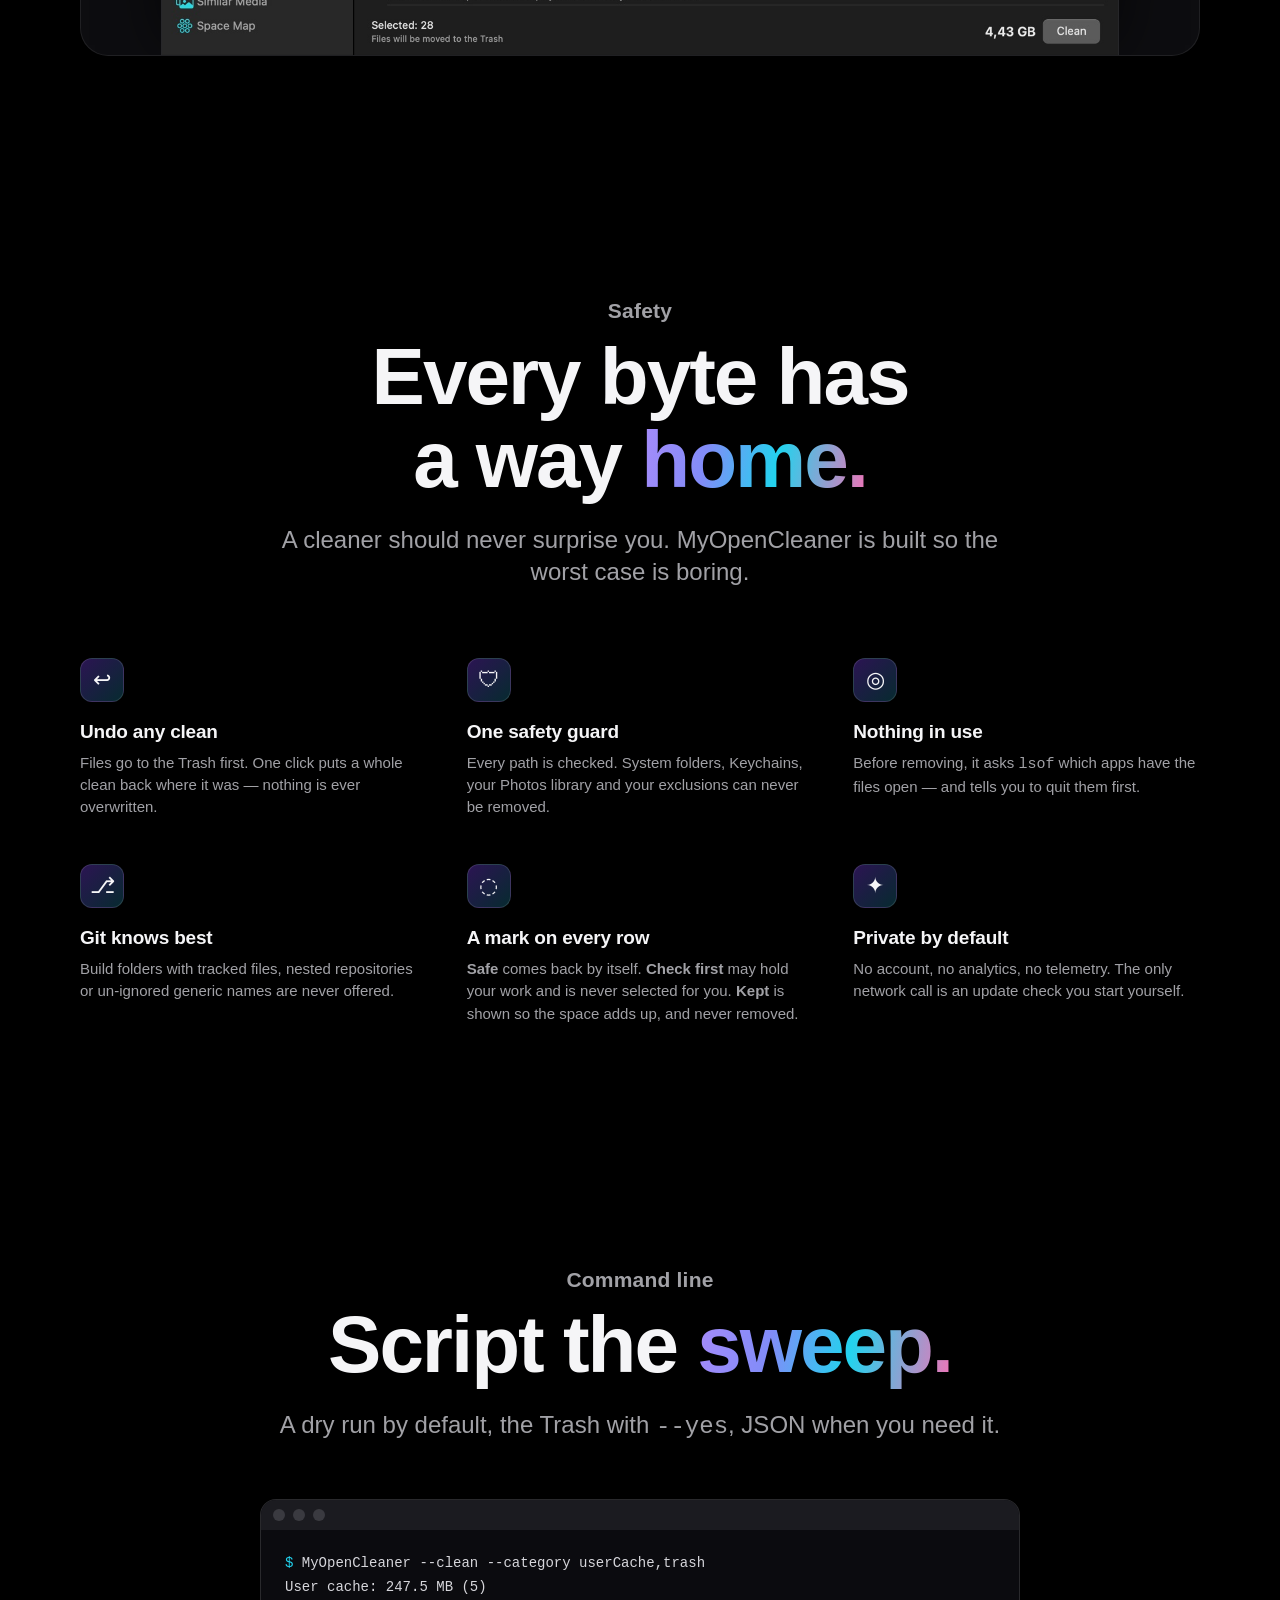
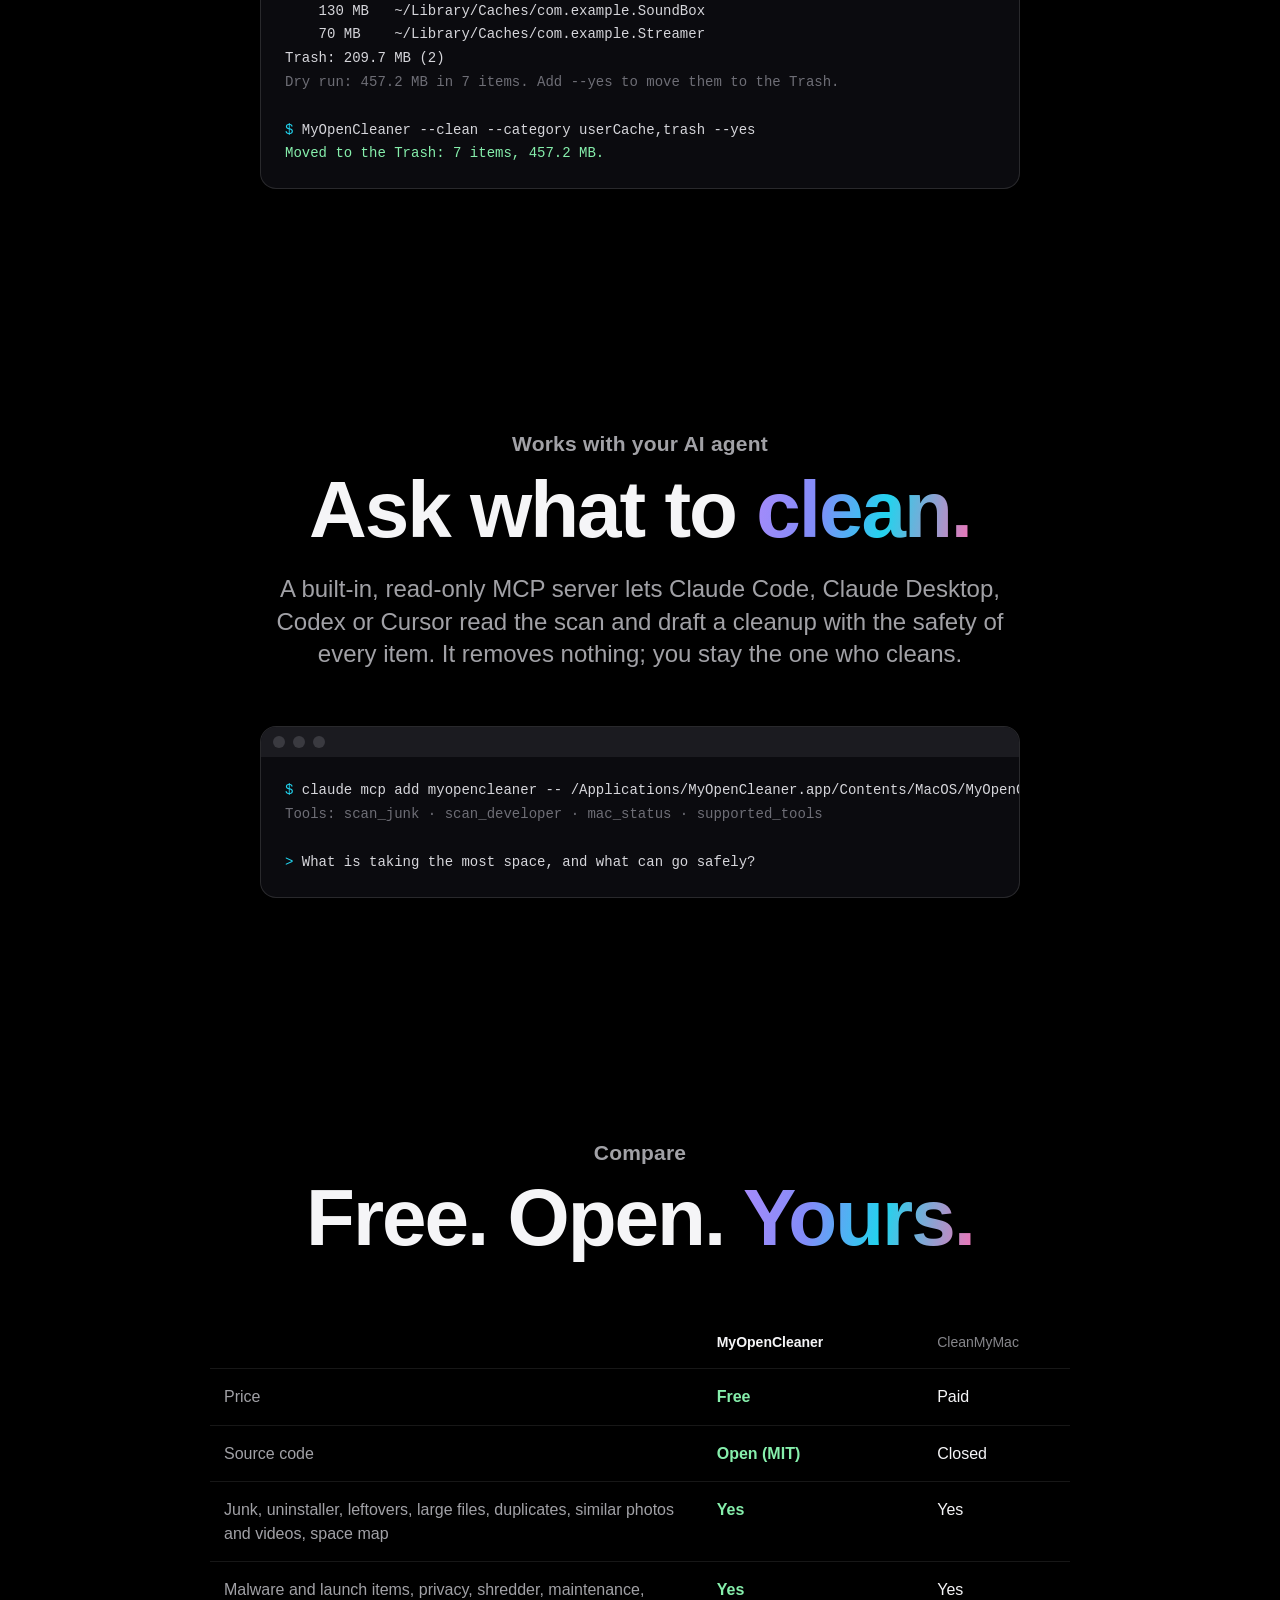
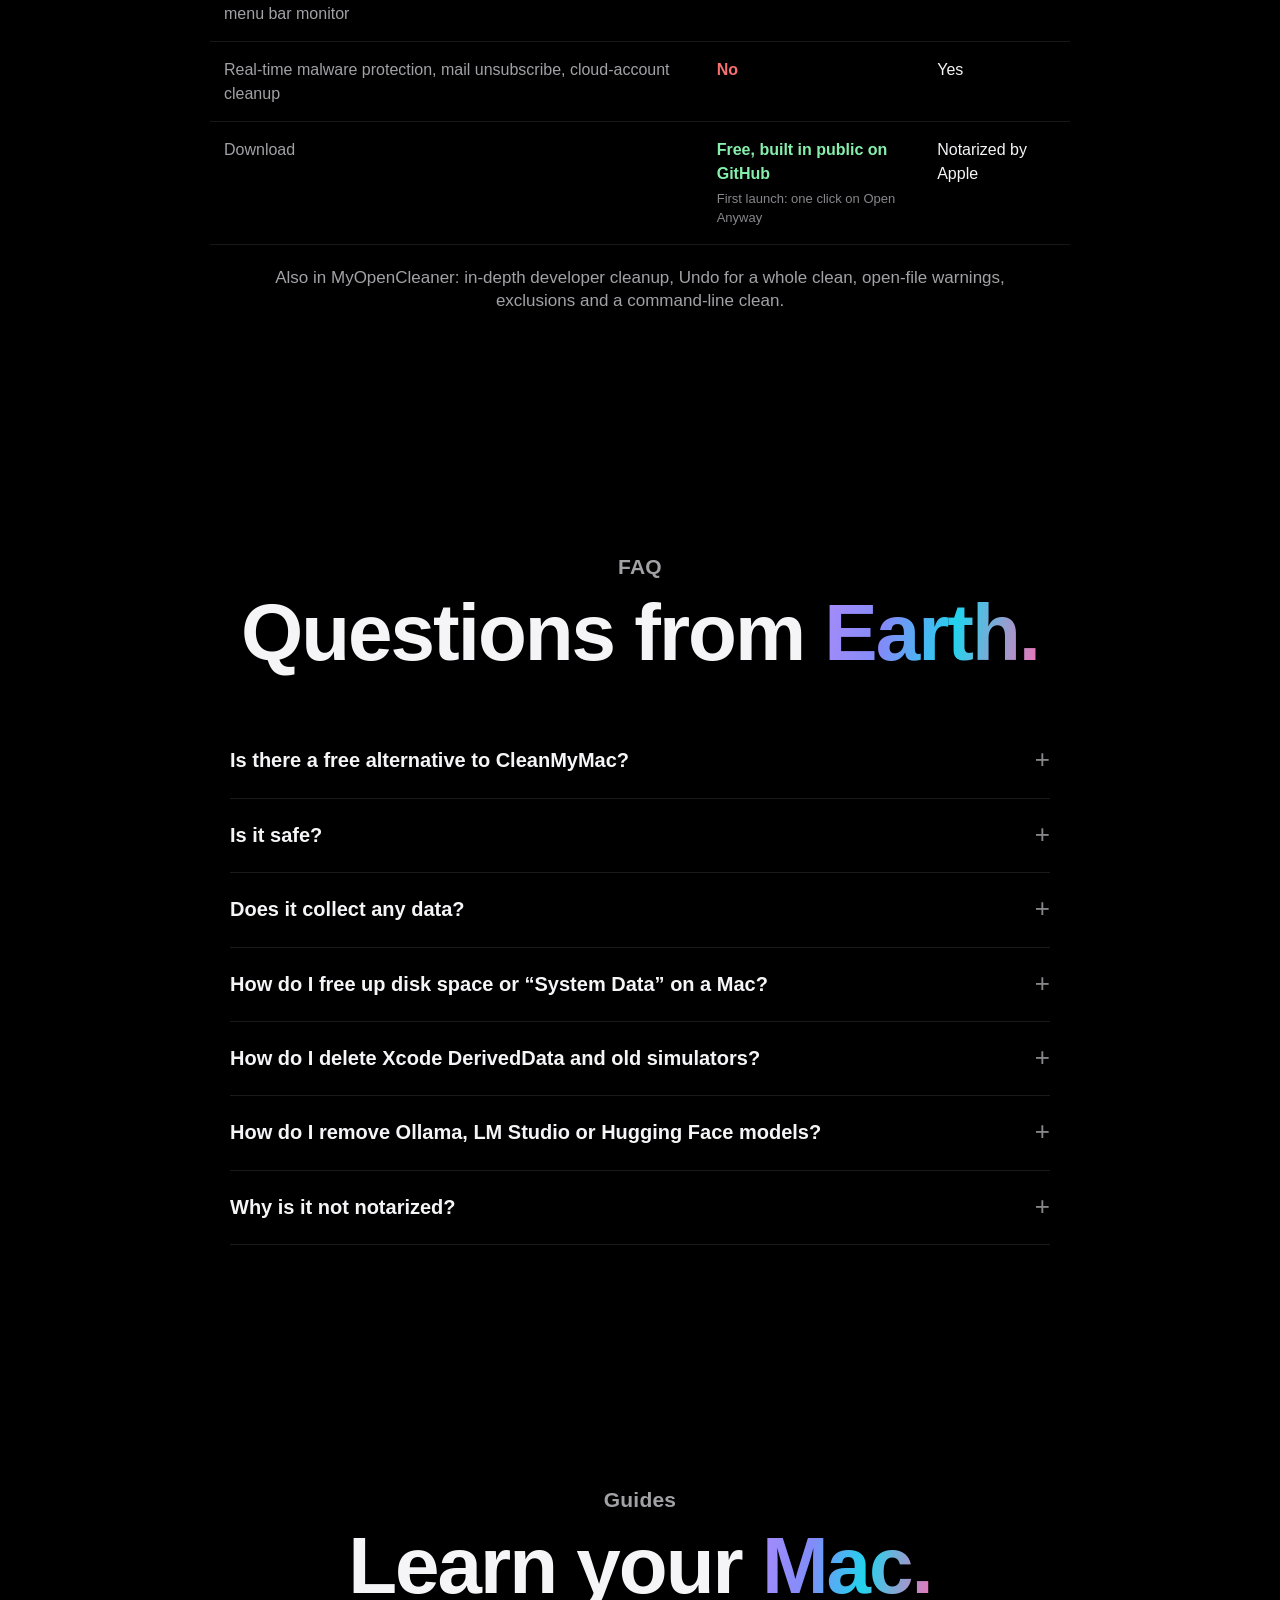
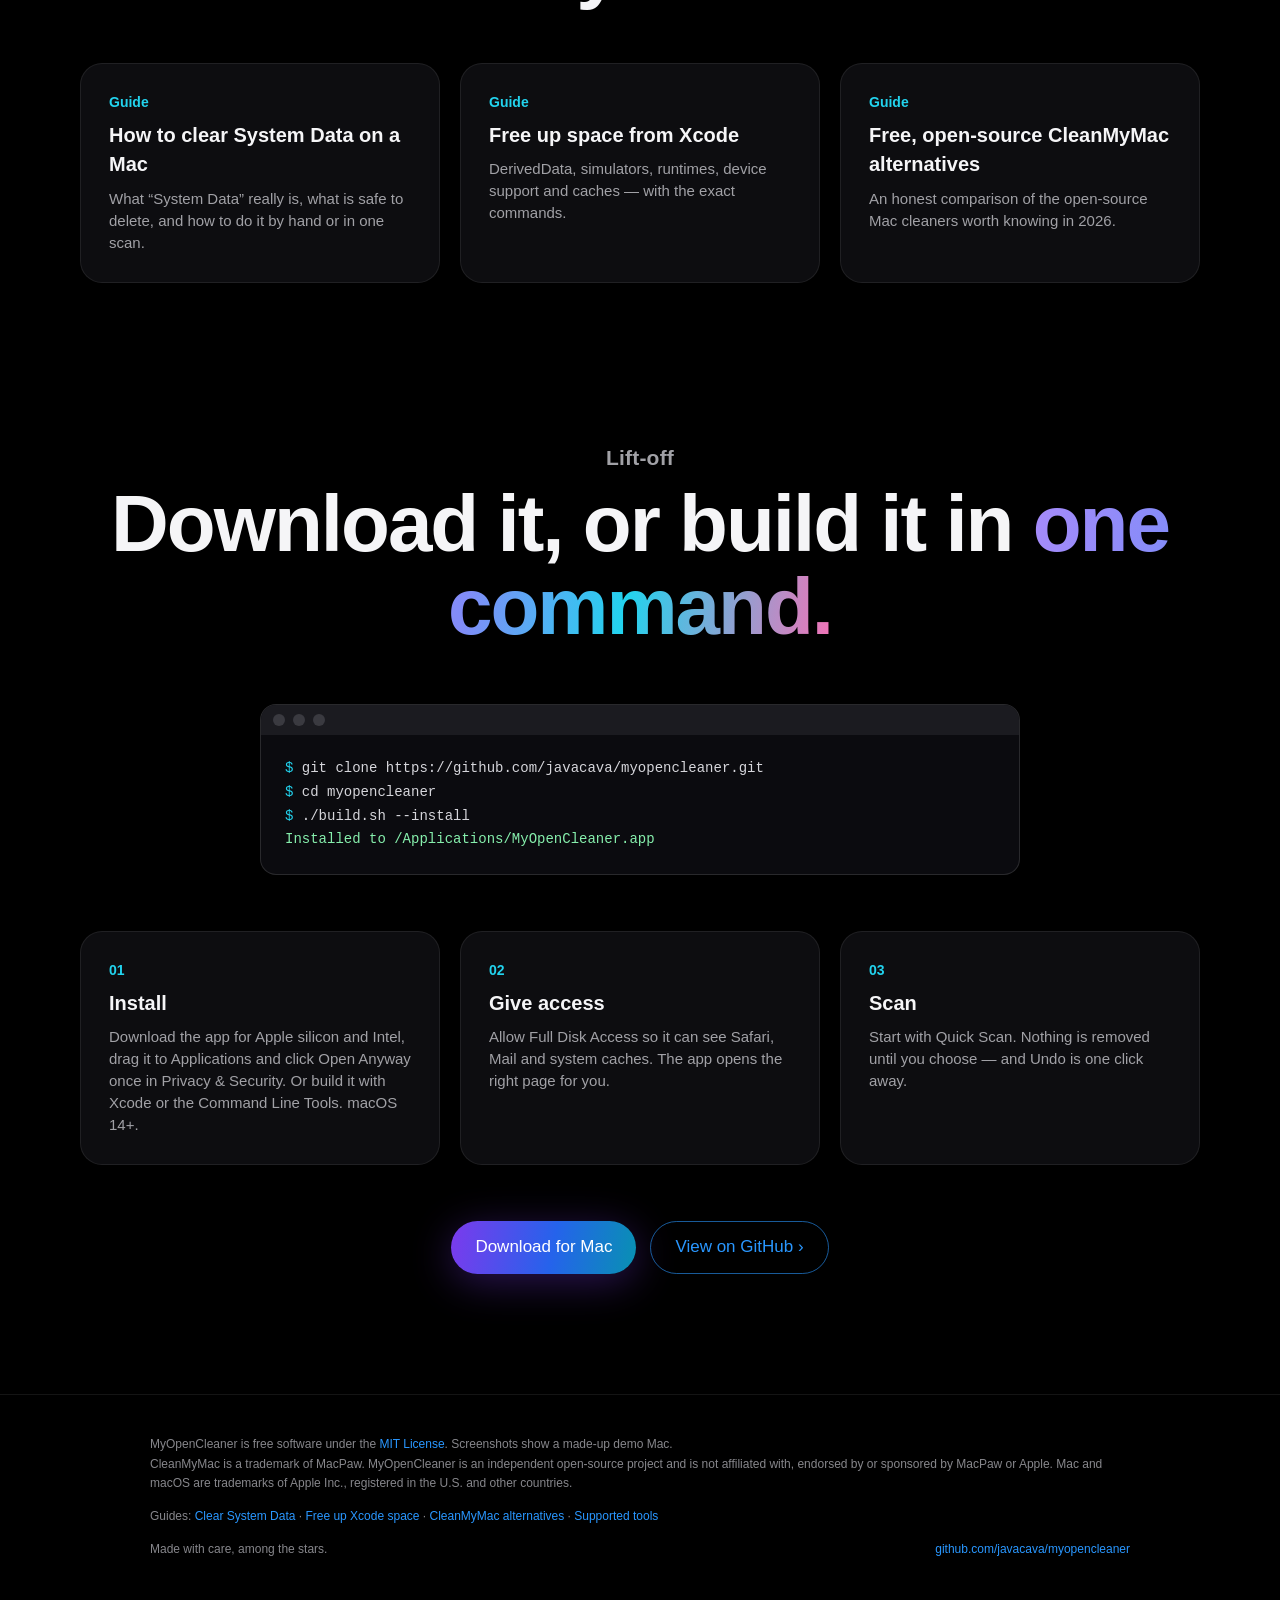
==== commit b9a1e128: "Safety marks, 60+ new tools, similar videos, swap and a read-only MCP server - Every row on System J" ====
--- a/docs/index.html
+++ b/docs/index.html
@@ -30,7 +30,7 @@
   "@context": "https://schema.org",
   "@type": "SoftwareApplication",
   "name": "MyOpenCleaner",
-  "description": "Free, open-source Mac cleaner and CleanMyMac alternative: system junk, developer caches, app uninstaller with leftovers, duplicates, similar photos, malware and launch-item checks, privacy cleanup, undo for every clean.",
+  "description": "Free, open-source Mac cleaner and CleanMyMac alternative: system junk, developer and AI tool storage, app uninstaller with leftovers, duplicates, similar photos and videos, malware and launch-item checks, privacy cleanup, a safety mark on every item, undo for every clean.",
   "applicationCategory": "UtilitiesApplication",
   "operatingSystem": "macOS 14 or later",
   "license": "https://opensource.org/licenses/MIT",
@@ -40,9 +40,9 @@
   "url": "https://javacava.github.io/myopencleaner/",
   "image": "https://javacava.github.io/myopencleaner/assets/icon.png",
   "screenshot": "https://javacava.github.io/myopencleaner/assets/shots/quick-scan.jpg",
-  "softwareVersion": "1.0",
+  "softwareVersion": "1.1",
   "downloadUrl": "https://github.com/javacava/myopencleaner/releases/latest",
-  "featureList": "System junk cleanup, Xcode and developer cache cleanup, app uninstaller with leftovers, duplicate finder, similar photos, disk space map, malware and launch item checks, privacy cleanup, file shredder, maintenance tasks, undo for every clean, command-line clean"
+  "featureList": "System junk cleanup, chat app caches, Xcode and developer cache cleanup, AI models and coding agent cleanup, language version cleanup (pyenv, nvm, fnm, rbenv, asdf, mise), safety mark on every item, app uninstaller with leftovers, duplicate finder, similar photos and videos, disk space map, memory and swap monitor, malware and launch item checks, privacy cleanup, file shredder, maintenance tasks, undo for every clean, command-line clean with JSON, read-only MCP server for AI agents"
 }
 </script>
 <script type="application/ld+json">
@@ -297,6 +297,7 @@
       <a href="#safety">Safety</a>
       <a href="#compare">Compare</a>
       <a href="#faq">FAQ</a>
+      <a href="tools/">Tools</a>
       <a href="guides/">Guides</a>
       <a class="nav-cta" href="https://github.com/javacava/myopencleaner">Get it</a>
     </div>
@@ -347,7 +348,7 @@
           <div class="txt">
             <div class="kicker grad">System Junk</div>
             <h3>Gigabytes you never asked for.</h3>
-            <p>Caches, logs, browser data, app container caches, old installers, Mail attachments, incomplete downloads — sorted by size, each with a reason.</p>
+            <p>Caches, logs, browser data, Slack and Discord caches, app container caches, old installers, Mail attachments, incomplete downloads. Every row says whether it is safe, needs a look, or stays.</p>
           </div>
           <div class="img"><img loading="lazy" src="assets/shots/junk.jpg" width="1600" height="1123" alt="System Junk page with categories and sizes"></div>
         </article>
@@ -381,18 +382,18 @@
 
         <article class="tile reveal">
           <div class="txt">
-            <div class="kicker grad">Duplicates &amp; similar photos</div>
+            <div class="kicker grad">Duplicates &amp; similar media</div>
             <h3>Twins, found. Bit for bit.</h3>
-            <p>Identical files by SHA-256, near-identical photos by a perceptual hash. Nothing preselected; one copy always stays.</p>
-          </div>
-          <div class="img"><img loading="lazy" src="assets/shots/similar.jpg" width="1600" height="1123" alt="Similar photos grouped together"></div>
+            <p>Identical files by SHA-256, near-identical photos by a perceptual hash, and look-alike videos (re-exports, trims, AI takes) by length and three frames. Nothing preselected.</p>
+          </div>
+          <div class="img"><img loading="lazy" src="assets/shots/similar.jpg" width="1600" height="1123" alt="Similar photos and videos grouped together"></div>
         </article>
 
         <article class="tile wide reveal">
           <div class="txt">
             <div class="kicker grad">Mac Health &amp; menu bar</div>
             <h3>Live telemetry. From your Mac, to you only.</h3>
-            <p>CPU, memory pressure, disk and purgeable space, network and the heaviest apps — plus a clean history where any clean can be undone.</p>
+            <p>CPU, where your memory goes, swap, disk and purgeable space, network and the heaviest apps — plus a clean history where any clean can be undone.</p>
           </div>
           <div class="img"><img loading="lazy" src="assets/shots/monitor.jpg" width="1600" height="1123" alt="Mac Health page with CPU, memory and disk gauges and clean history"></div>
         </article>
@@ -423,7 +424,7 @@
     <div class="wrap">
       <p class="eyebrow reveal">For developers</p>
       <h2 class="reveal">Your toolchain<br>has its own <span class="grad">gravity.</span></h2>
-      <p class="lead reveal">Xcode, simulators, Docker, package managers and AI models pull 50–150 GB into orbit on a developer Mac. MyOpenCleaner brings them back down — one item at a time.</p>
+      <p class="lead reveal">Xcode, simulators, Docker, package managers, AI models and coding agents pull 50–150 GB into orbit on a developer Mac. MyOpenCleaner knows <a href="tools/">150+ tools</a> and brings them back down — one item at a time.</p>
 
       <div class="orbit-stage reveal" aria-label="Developer tools MyOpenCleaner cleans">
         <img class="sun" src="assets/icon.png" alt="">
@@ -459,7 +460,8 @@
       <div class="chip-cloud reveal" aria-hidden="true">
         <span>Xcode DerivedData</span><span>iOS simulators</span><span>node_modules</span><span>Docker</span>
         <span>Ollama models</span><span>npm · pnpm · Yarn</span><span>Cargo · Go · Gradle</span><span>Hugging Face</span>
-        <span>VS Code · JetBrains</span>
+        <span>VS Code · JetBrains</span><span>Cursor · Windsurf</span><span>Claude Code · Codex</span><span>pyenv · nvm · mise</span>
+        <span>ComfyUI · LM Studio</span>
       </div>
 
       <div class="tiles" style="margin-top:20px">
@@ -467,7 +469,7 @@
           <div class="txt">
             <div class="kicker grad">Developer</div>
             <h3>Git-aware. Model-aware. Careful.</h3>
-            <p>Build folders count only next to their project file, and inside a git repo only if nothing in them is tracked. Ollama layers shared by other models stay. Simulators go through Apple's own <code style="font-family:var(--mono)">simctl</code>.</p>
+            <p>Build folders count only next to their project file, and inside a git repo only if nothing in them is tracked. Ollama layers shared by other models stay. The Python or Node version you use by default stays. Simulators go through Apple's own <code style="font-family:var(--mono)">simctl</code>. <a href="tools/">See every supported tool</a>.</p>
           </div>
           <div class="img"><img loading="lazy" src="assets/shots/developer.jpg" width="1600" height="1123" alt="Developer page listing simulators, runtimes, caches, AI models and project builds"></div>
         </article>
@@ -488,7 +490,7 @@
         <div class="feature reveal"><div class="ic">🛡</div><h4>One safety guard</h4><p>Every path is checked. System folders, Keychains, your Photos library and your exclusions can never be removed.</p></div>
         <div class="feature reveal"><div class="ic">◎</div><h4>Nothing in use</h4><p>Before removing, it asks <code>lsof</code> which apps have the files open — and tells you to quit them first.</p></div>
         <div class="feature reveal"><div class="ic">⎇</div><h4>Git knows best</h4><p>Build folders with tracked files, nested repositories or un-ignored generic names are never offered.</p></div>
-        <div class="feature reveal"><div class="ic">◌</div><h4>Nothing preselected that matters</h4><p>Backups, archives, simulators, models, duplicates and photos start unselected. You choose.</p></div>
+        <div class="feature reveal"><div class="ic">◌</div><h4>A mark on every row</h4><p><b>Safe</b> comes back by itself. <b>Check first</b> may hold your work and is never selected for you. <b>Kept</b> is shown so the space adds up, and never removed.</p></div>
         <div class="feature reveal"><div class="ic">✦</div><h4>Private by default</h4><p>No account, no analytics, no telemetry. The only network call is an update check you start yourself.</p></div>
       </div>
     </div>
@@ -515,6 +517,22 @@
     </div>
   </section>
 
+  <!-- ================= AGENTS ================= -->
+  <section class="center" id="agents">
+    <div class="wrap">
+      <p class="eyebrow reveal">Works with your AI agent</p>
+      <h2 class="reveal">Ask what to <span class="grad">clean.</span></h2>
+      <p class="lead reveal">A built-in, read-only MCP server lets Claude Code, Claude Desktop, Codex or Cursor read the scan and draft a cleanup with the safety of every item. It removes nothing; you stay the one who cleans.</p>
+      <div class="term reveal">
+        <div class="bar" aria-hidden="true"><i></i><i></i><i></i></div>
+<pre><span class="p">$</span> claude mcp add myopencleaner -- /Applications/MyOpenCleaner.app/Contents/MacOS/MyOpenCleaner --mcp
+<span class="c">Tools: scan_junk · scan_developer · mac_status · supported_tools</span>
+
+<span class="p">&gt;</span> What is taking the most space, and what can go safely?</pre>
+      </div>
+    </div>
+  </section>
+
   <!-- ================= COMPARE ================= -->
   <section id="compare" class="center">
     <div class="wrap">
@@ -526,7 +544,7 @@
           <tbody>
             <tr><td>Price</td><td class="us yes">Free</td><td>Paid</td></tr>
             <tr><td>Source code</td><td class="us yes">Open (MIT)</td><td>Closed</td></tr>
-            <tr><td>Junk, uninstaller, leftovers, large files, duplicates, similar photos, space map</td><td class="us yes">Yes</td><td>Yes</td></tr>
+            <tr><td>Junk, uninstaller, leftovers, large files, duplicates, similar photos and videos, space map</td><td class="us yes">Yes</td><td>Yes</td></tr>
             <tr><td>Malware and launch items, privacy, shredder, maintenance, menu bar monitor</td><td class="us yes">Yes</td><td>Yes</td></tr>
             <tr><td>Real-time malware protection, mail unsubscribe, cloud-account cleanup</td><td class="us no">No</td><td>Yes</td></tr>
             <tr><td>Download</td><td class="us yes">Free, built in public on GitHub<span class="sub">First launch: one click on Open Anyway</span></td><td>Notarized by Apple</td></tr>
@@ -605,7 +623,7 @@
   <div class="wrap">
     <div>MyOpenCleaner is free software under the <a href="https://github.com/javacava/myopencleaner/blob/main/LICENSE">MIT License</a>. Screenshots show a made-up demo Mac.</div>
     <div>CleanMyMac is a trademark of MacPaw. MyOpenCleaner is an independent open-source project and is not affiliated with, endorsed by or sponsored by MacPaw or Apple. Mac and macOS are trademarks of Apple Inc., registered in the U.S. and other countries.</div>
-    <div class="row"><span>Guides: <a href="guides/clear-system-data-mac/">Clear System Data</a> · <a href="guides/free-up-xcode-space/">Free up Xcode space</a> · <a href="guides/free-cleanmymac-alternatives/">CleanMyMac alternatives</a></span></div>
+    <div class="row"><span>Guides: <a href="guides/clear-system-data-mac/">Clear System Data</a> · <a href="guides/free-up-xcode-space/">Free up Xcode space</a> · <a href="guides/free-cleanmymac-alternatives/">CleanMyMac alternatives</a> · <a href="tools/">Supported tools</a></span></div>
     <div class="row"><span>Made with care, among the stars.</span><a href="https://github.com/javacava/myopencleaner">github.com/javacava/myopencleaner</a></div>
   </div>
 </footer>
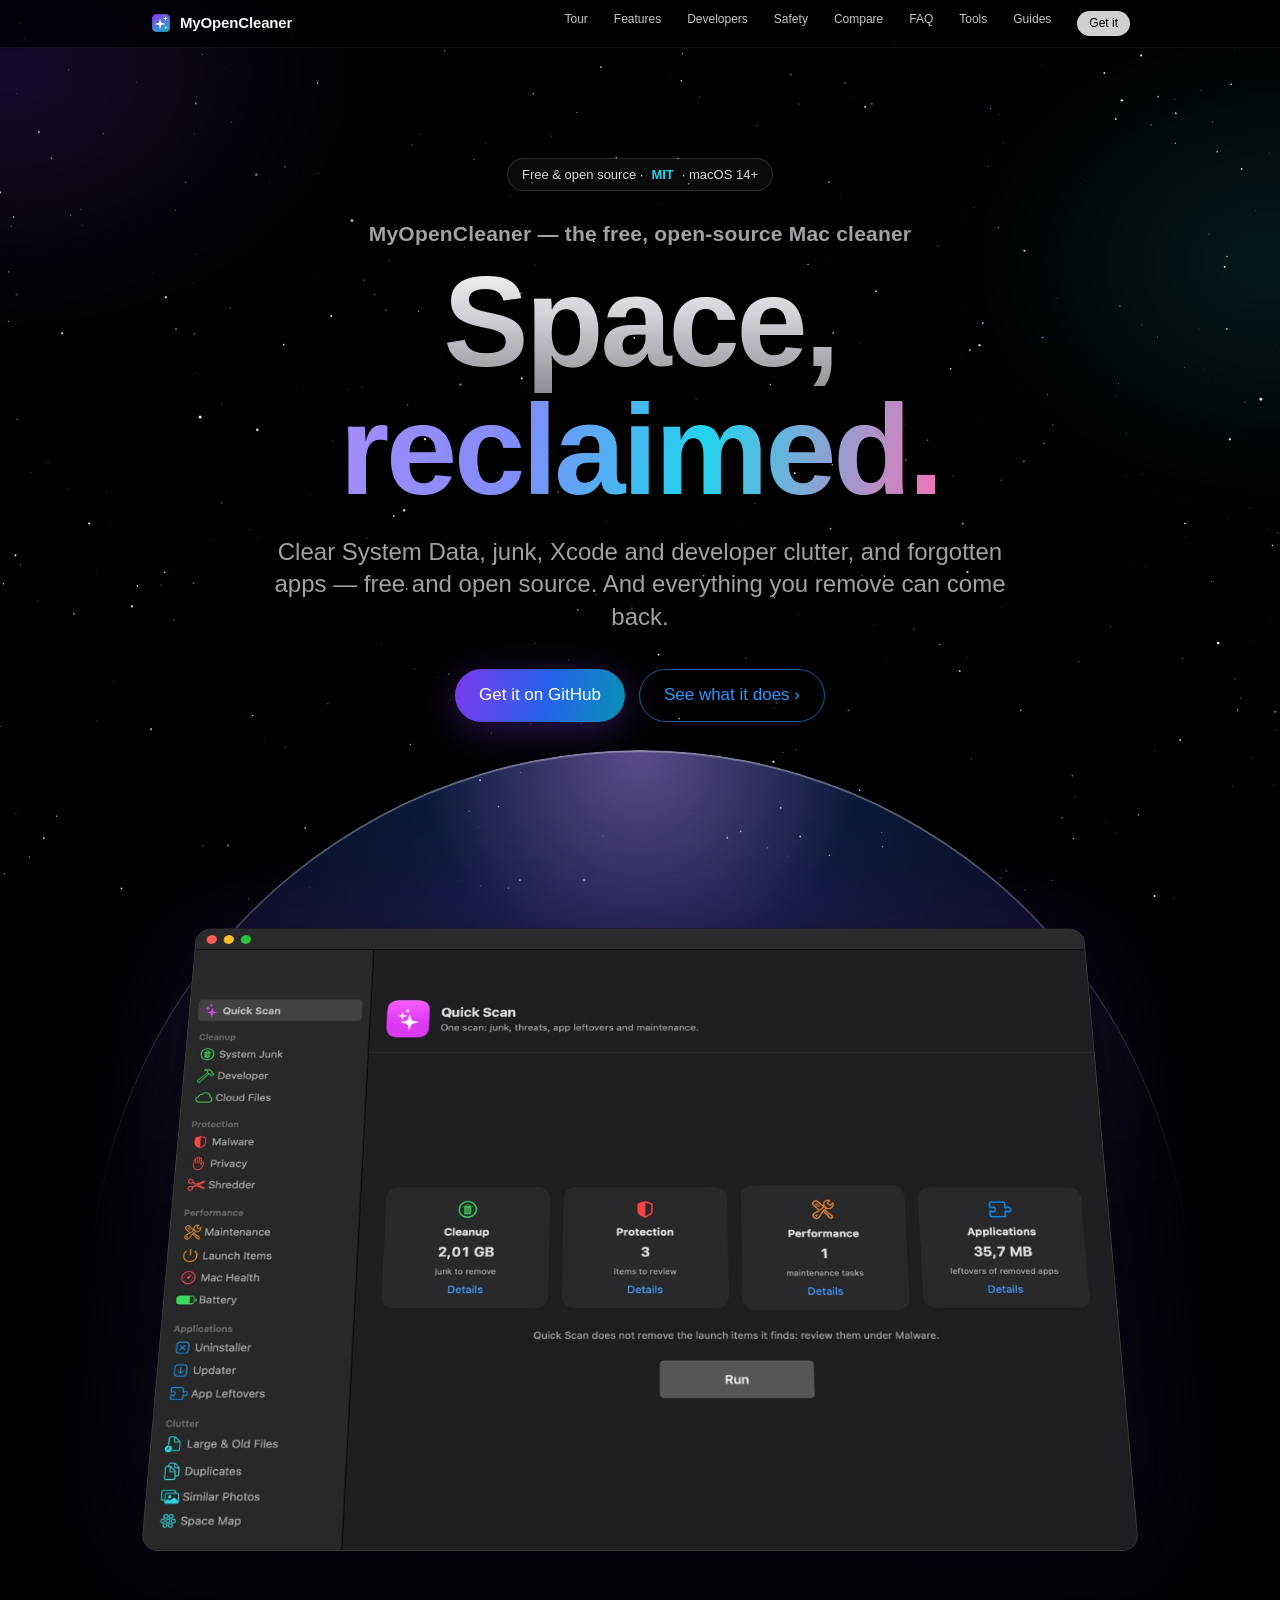
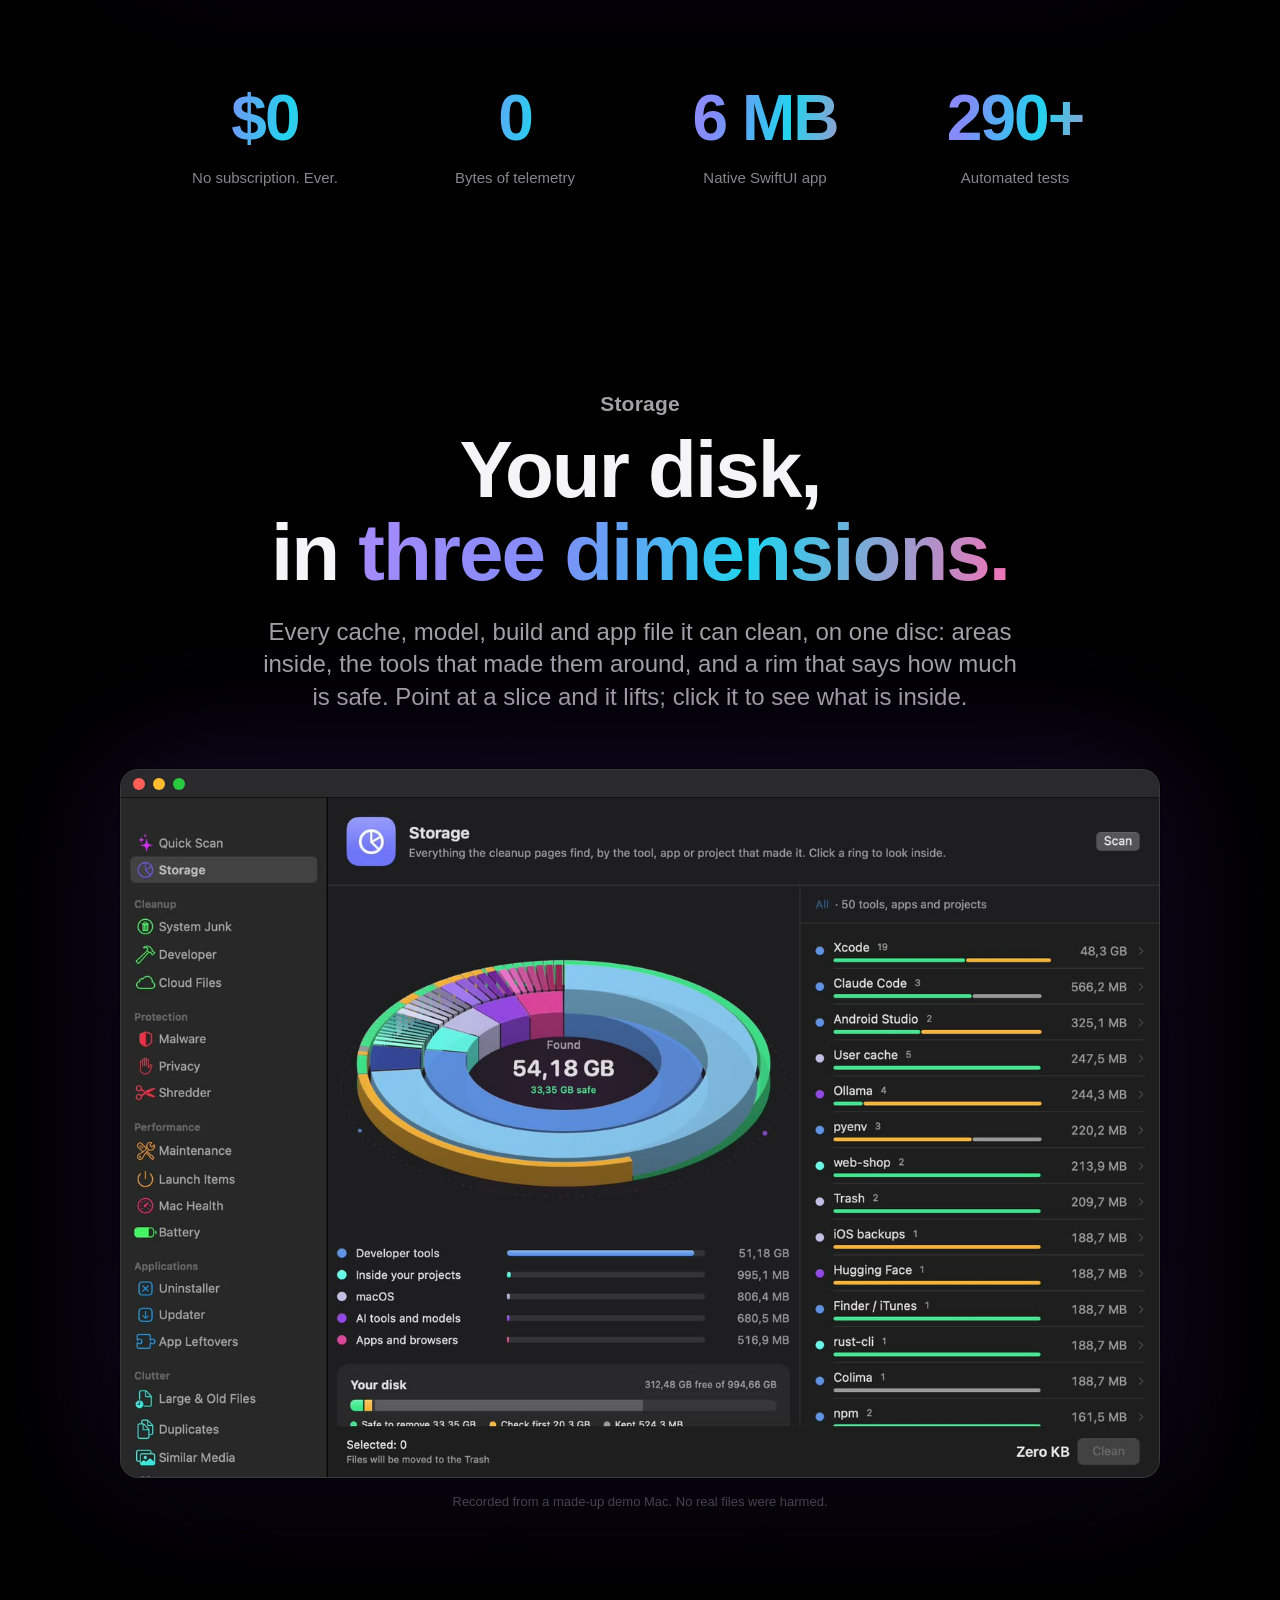
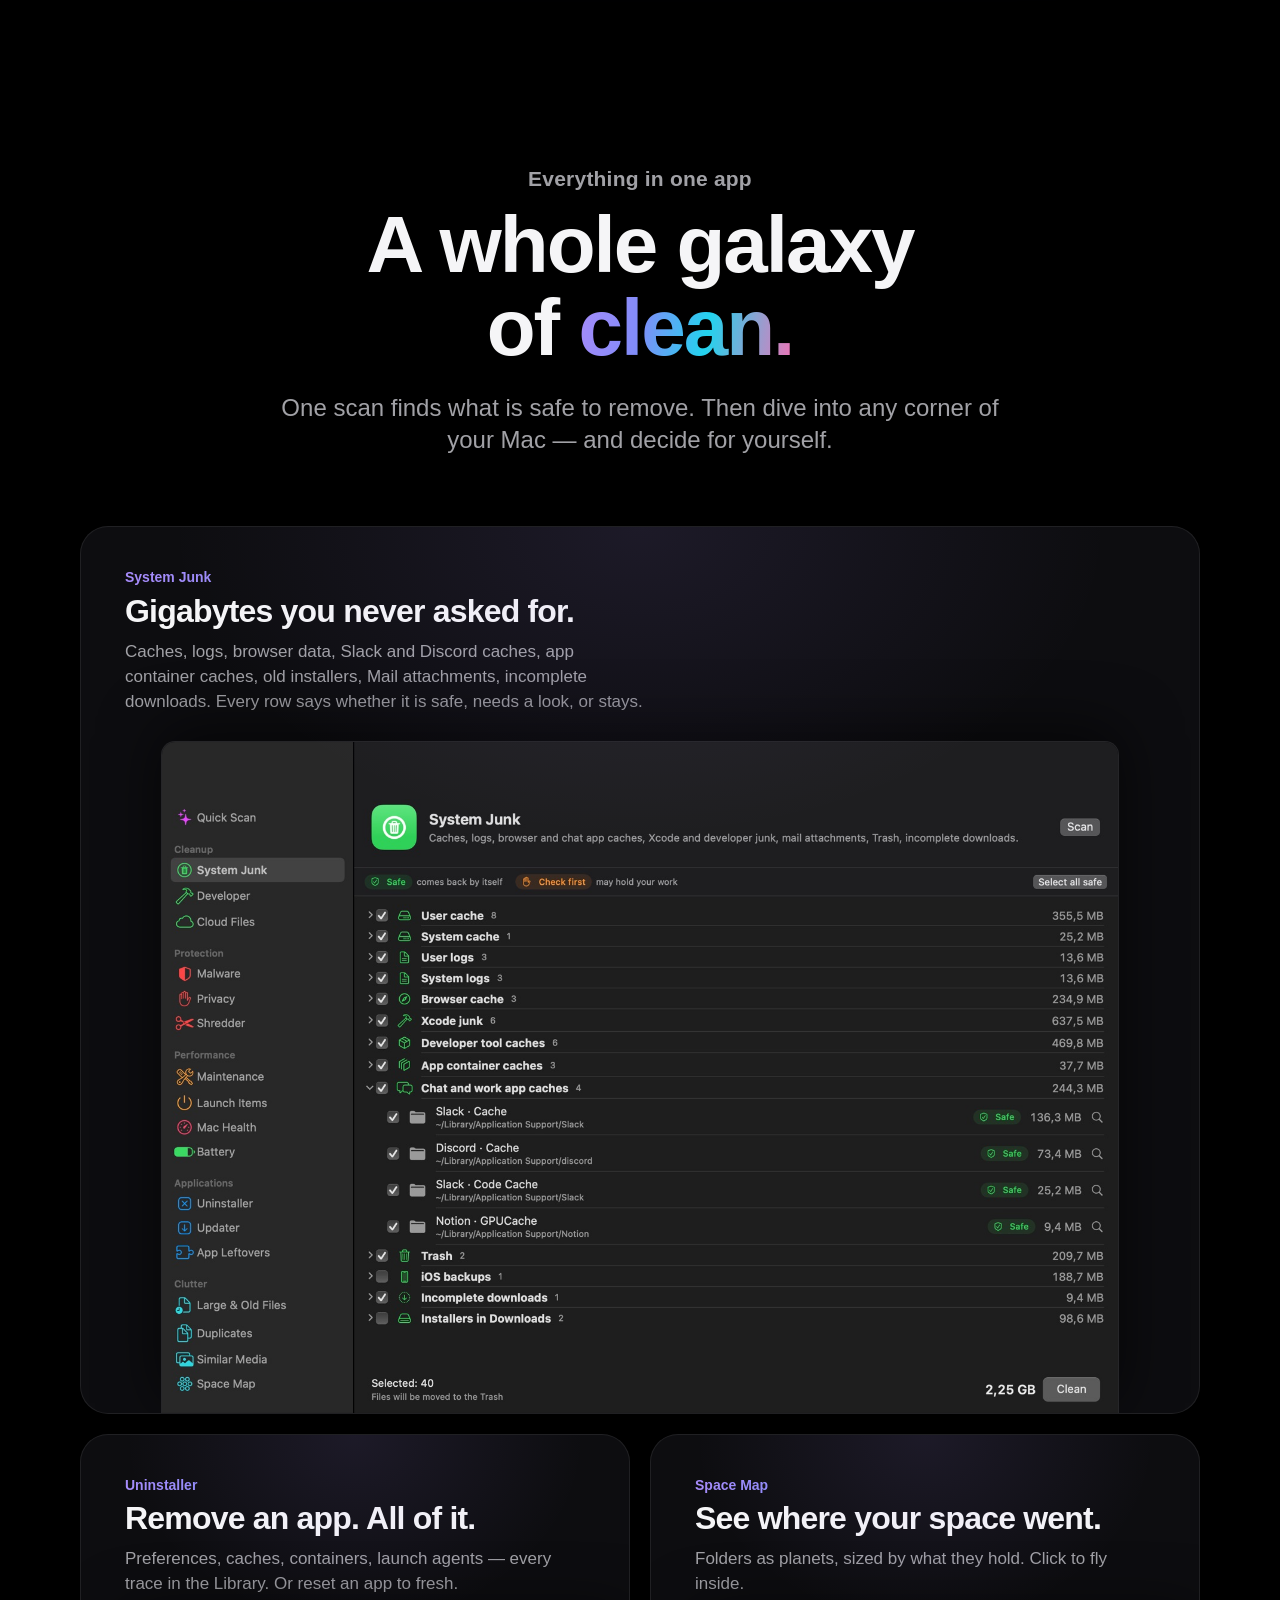
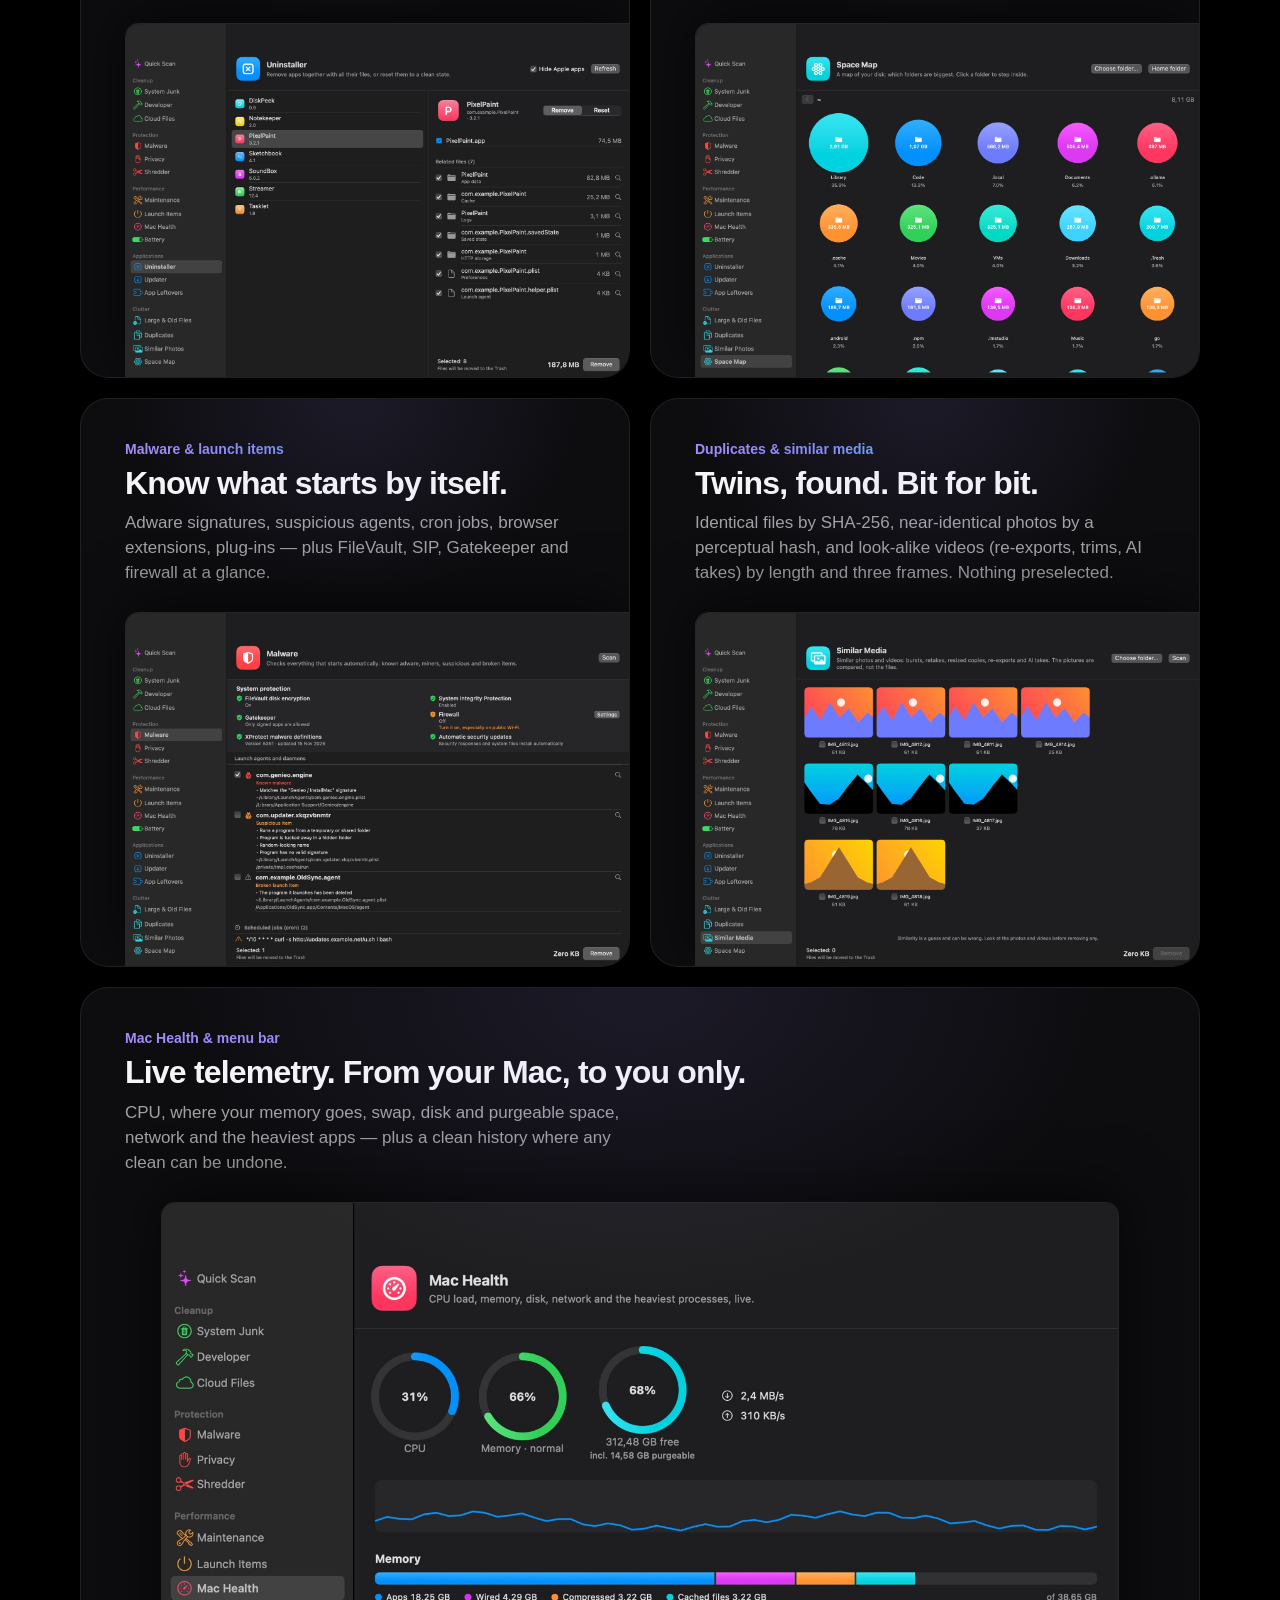
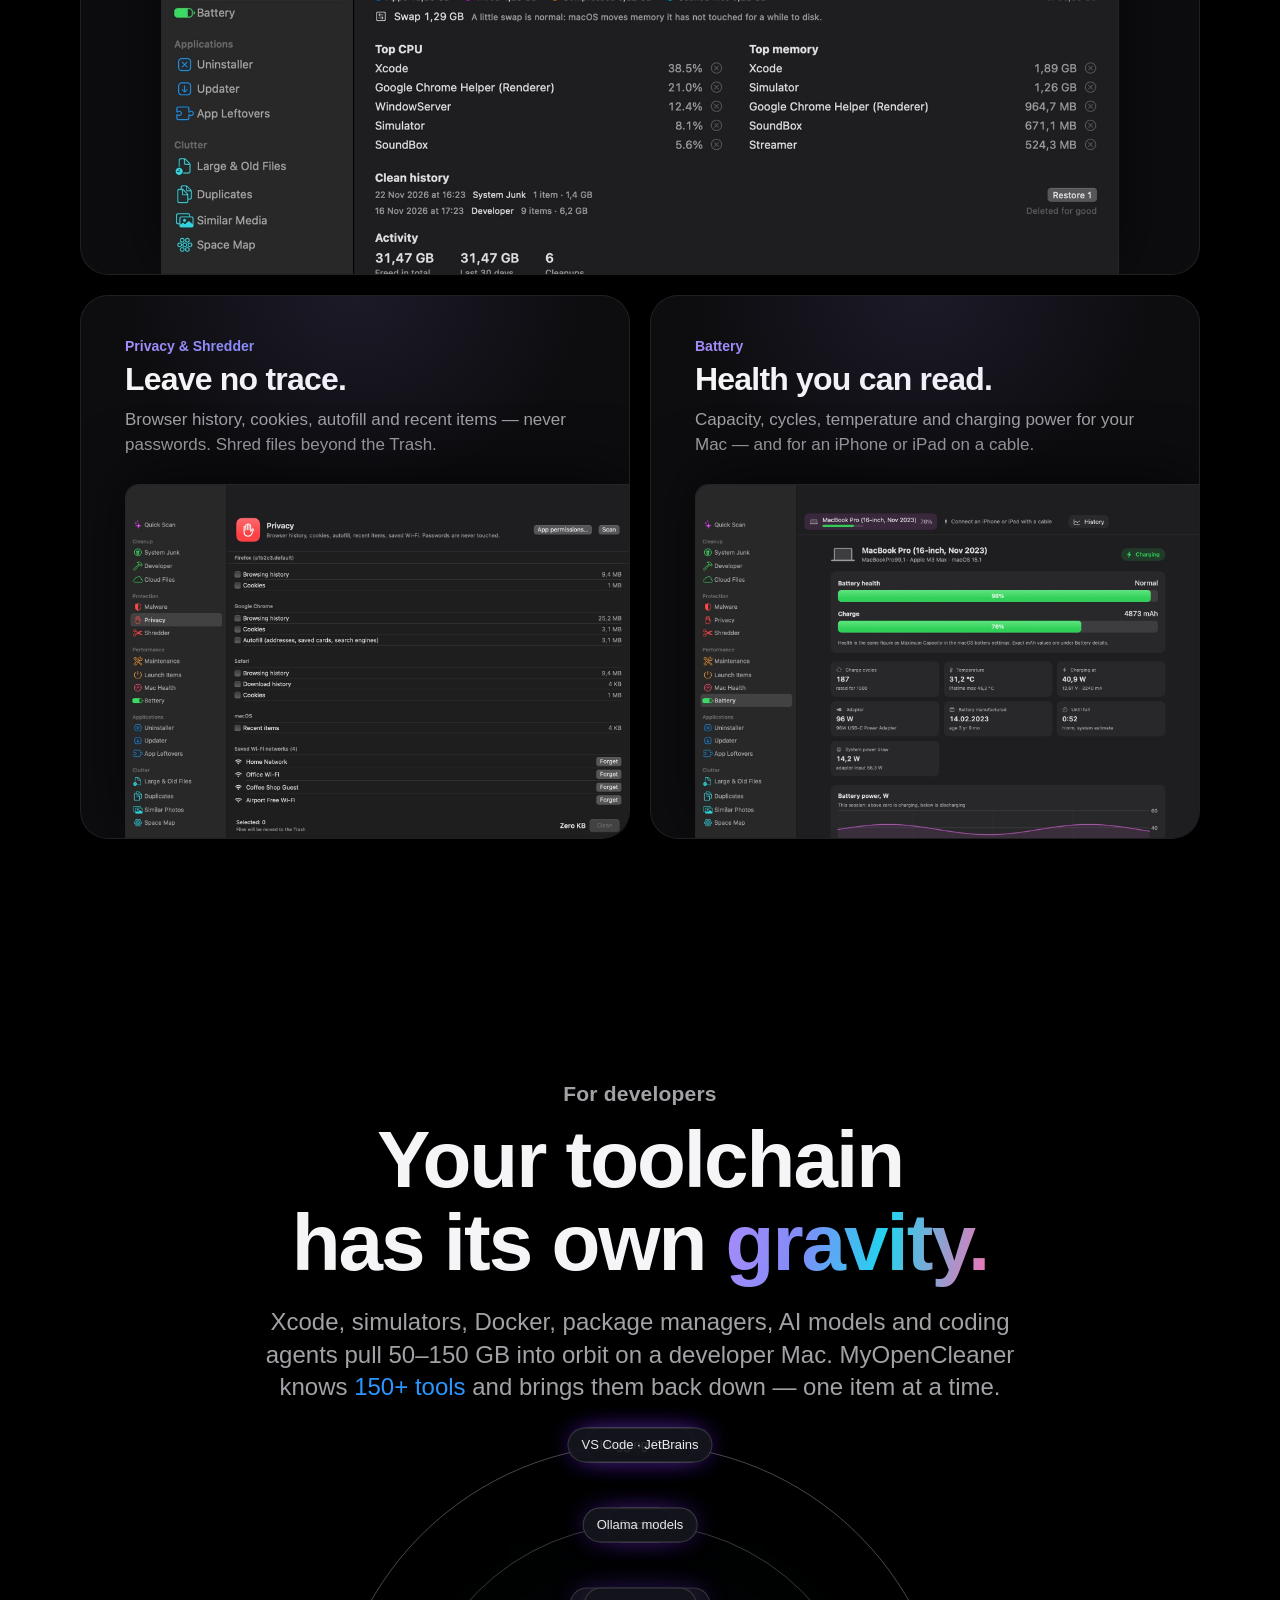
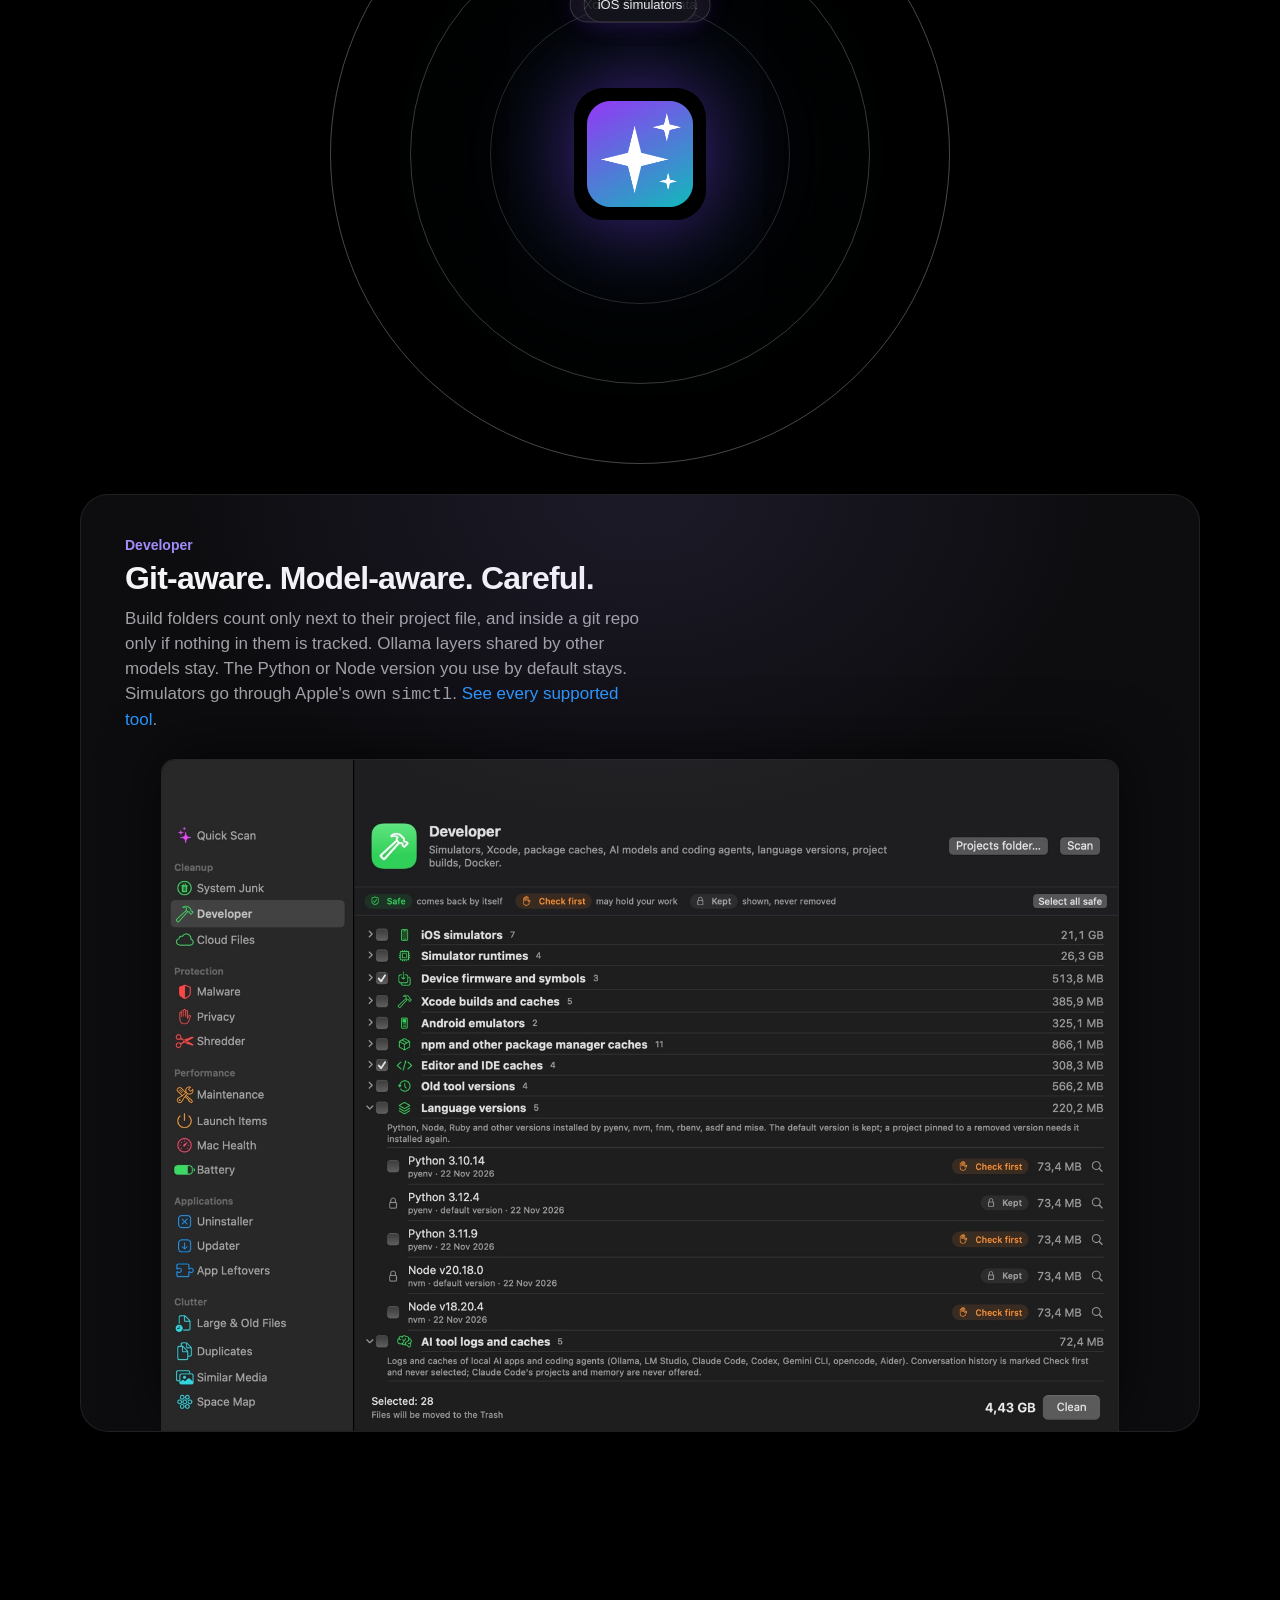
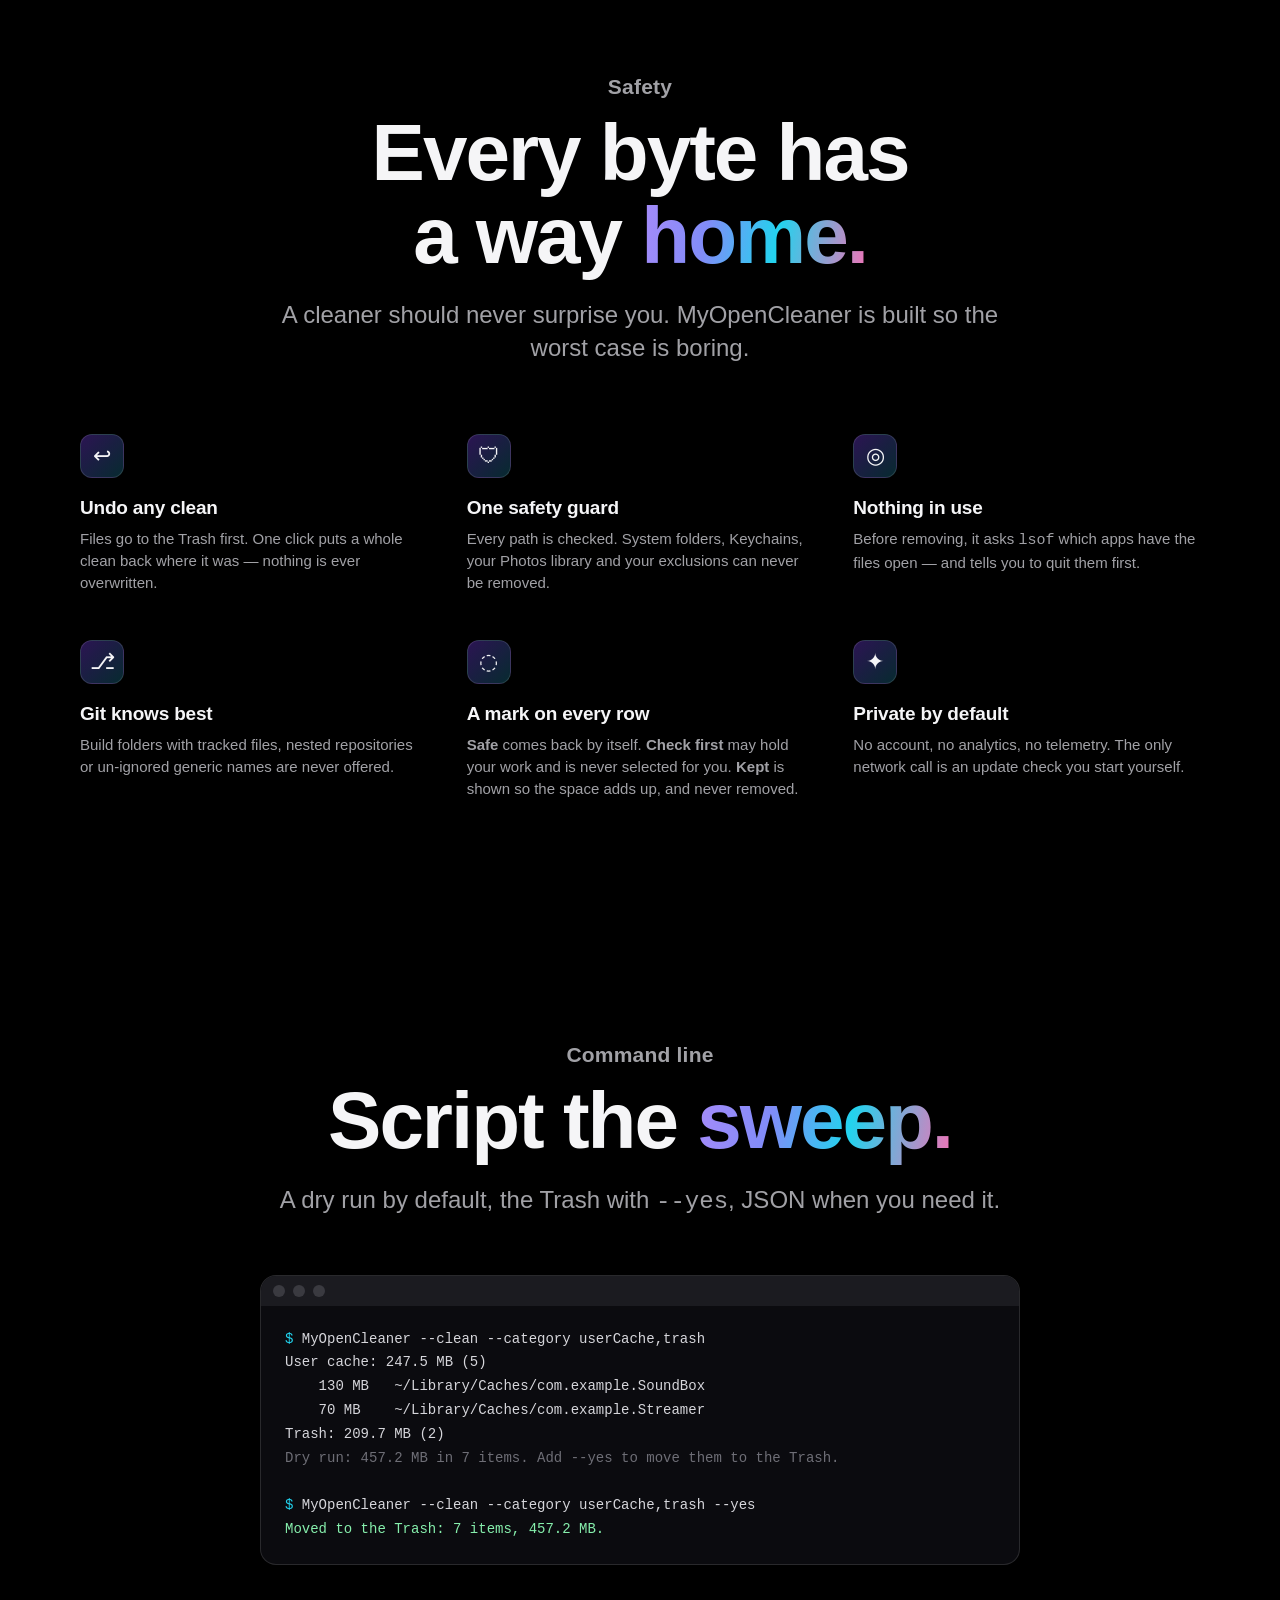
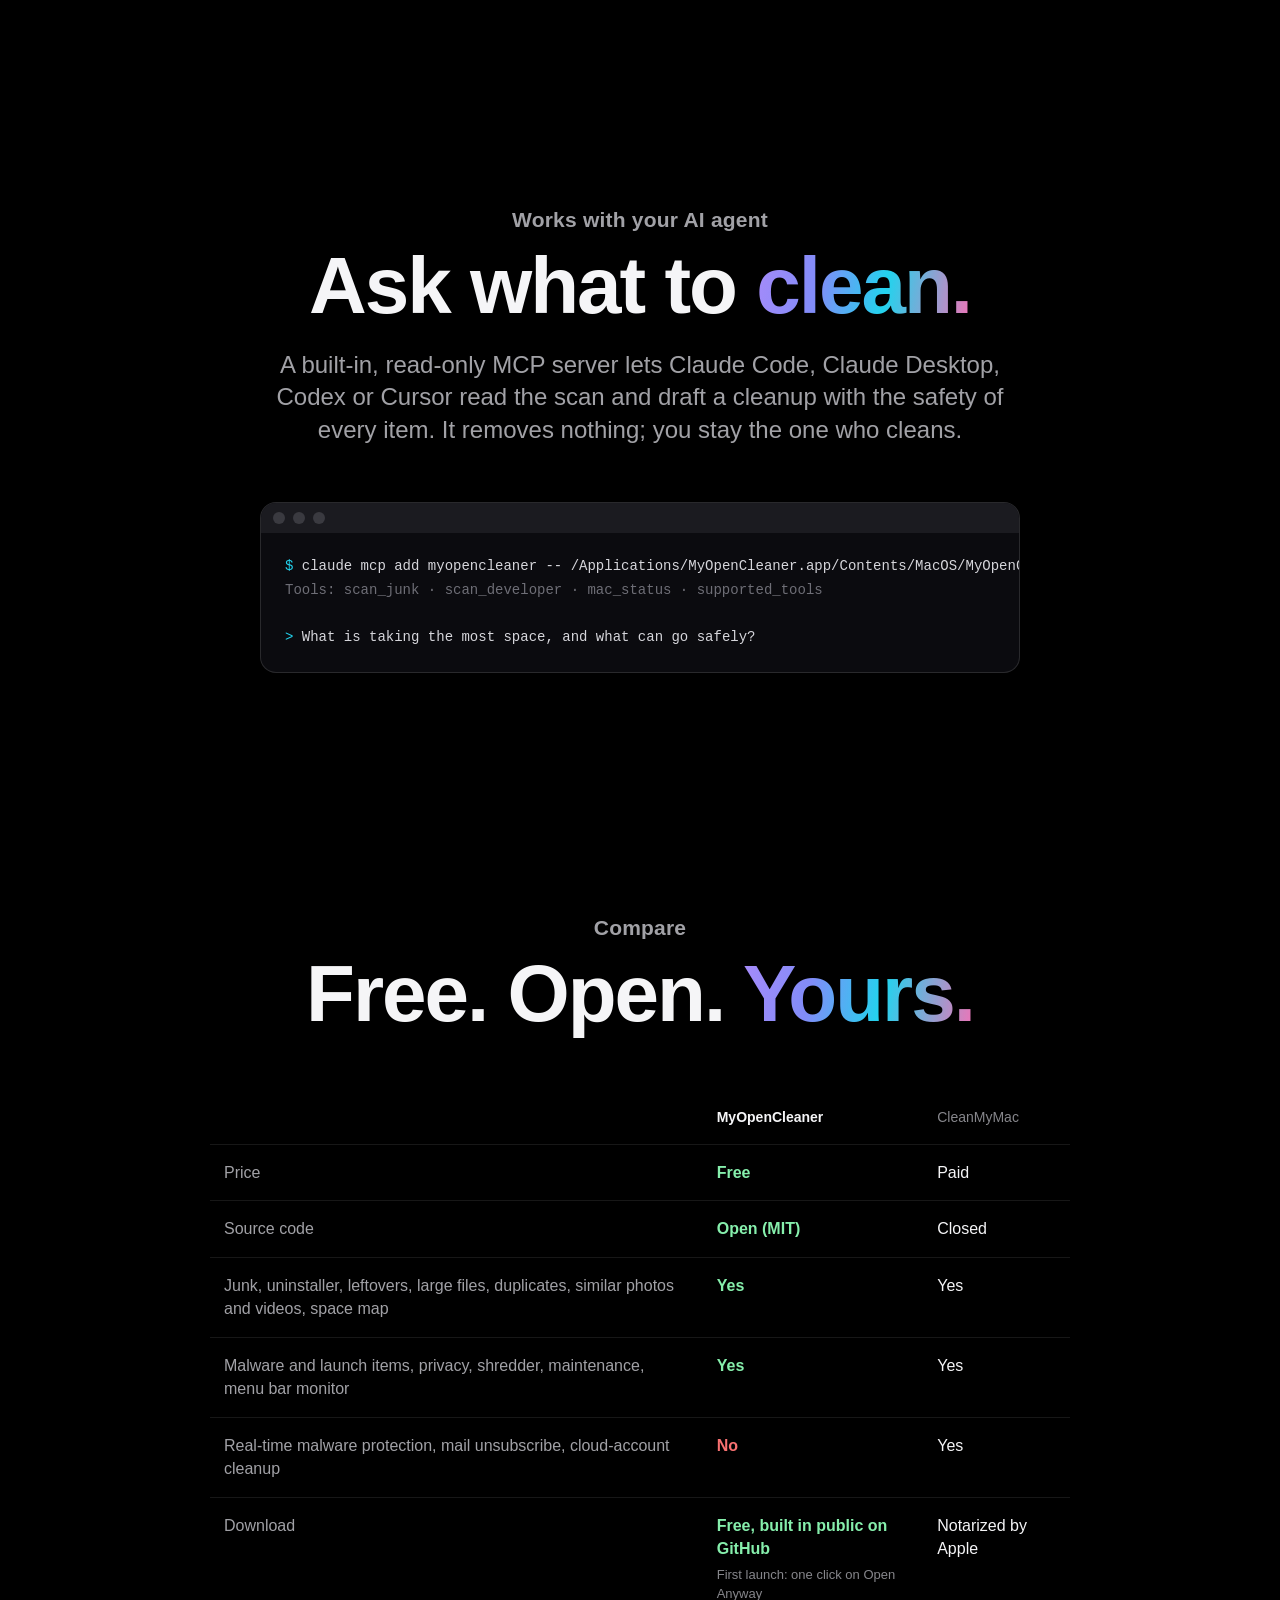
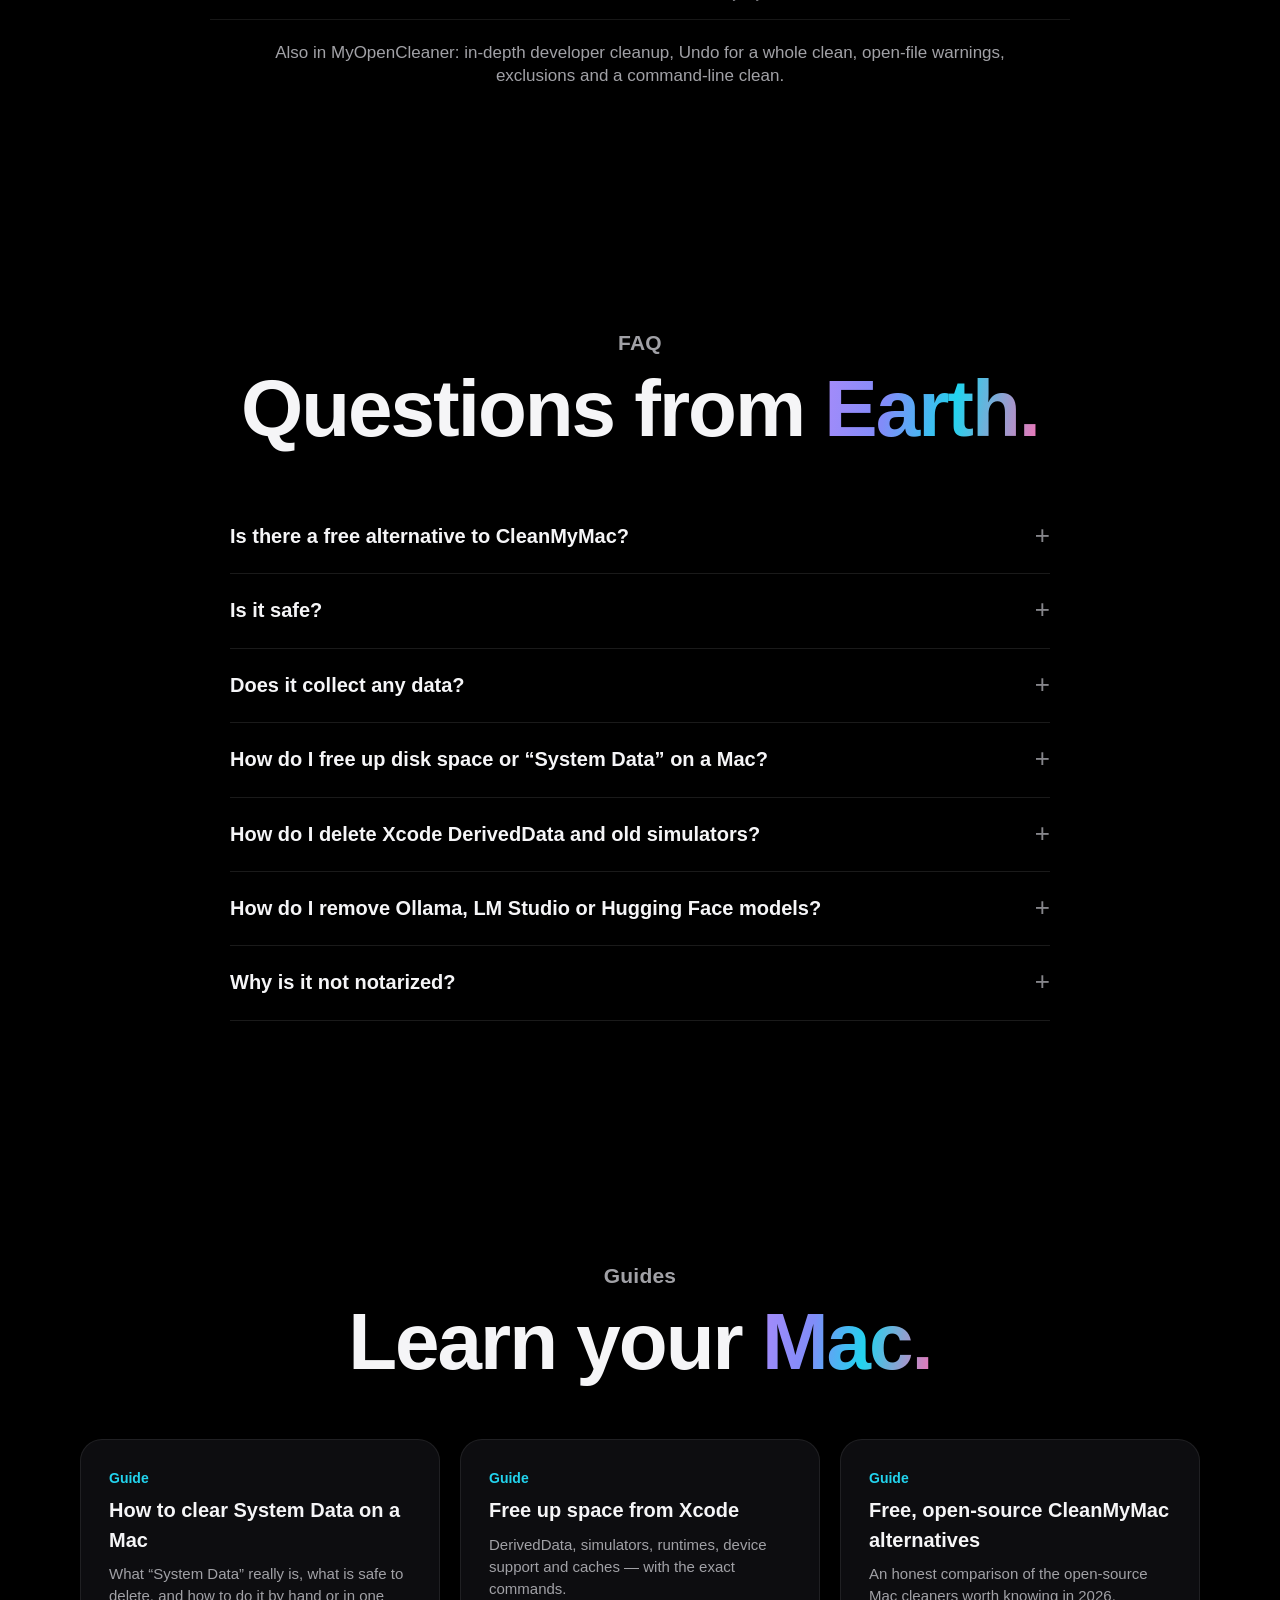
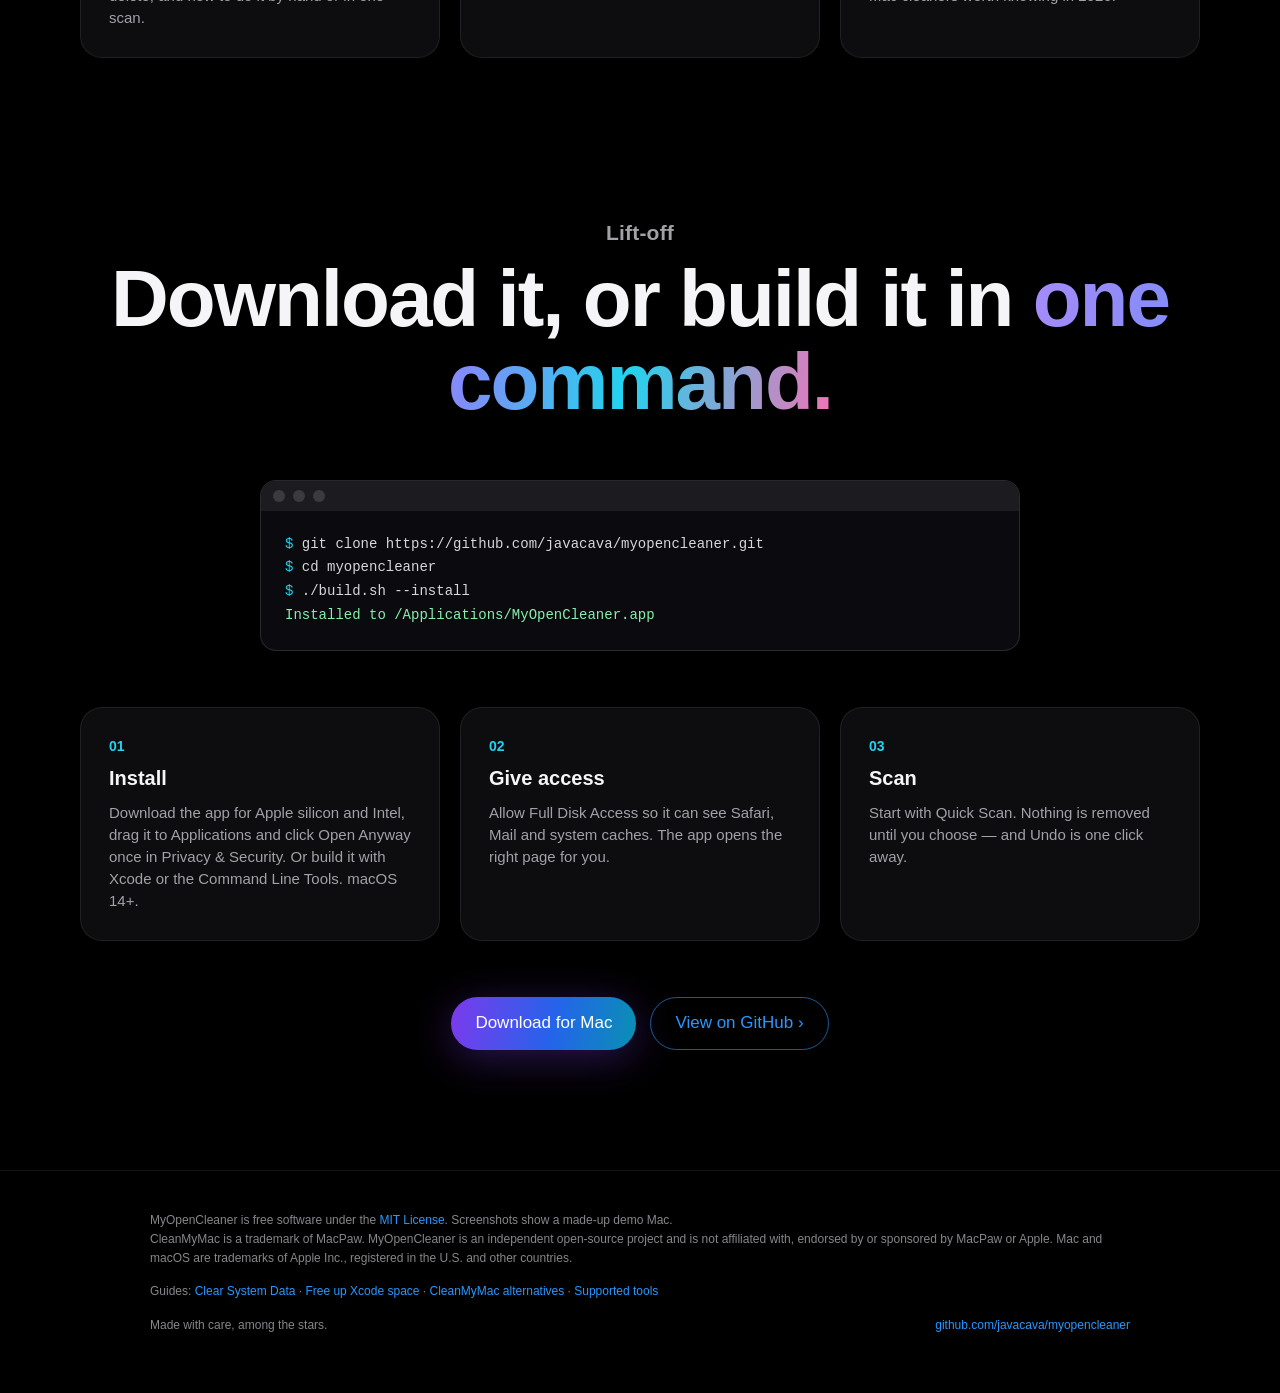
==== commit 29af0b7c: "Add the Storage page: a 3D disc of everything that can be cleaned - Storage puts System Junk and Dev" ====
--- a/docs/index.html
+++ b/docs/index.html
@@ -176,6 +176,9 @@
   @media (max-width: 700px) { .stats { grid-template-columns: repeat(2, 1fr); row-gap: 36px; } }
 
   /* ---------- Tiles ---------- */
+  .video-frame video { display: block; width: 100%; height: auto; }
+  .video-frame { margin-top: 56px; }
+  .video-note { color: var(--muted); font-size: 13px; margin-top: 14px; }
   .tiles { display: grid; grid-template-columns: repeat(2, 1fr); gap: 20px; margin-top: 70px; }
   .tile {
     background: var(--tile); border: 1px solid var(--tile-line); border-radius: var(--radius); overflow: hidden;
@@ -292,6 +295,7 @@
   <div class="nav-inner">
     <a class="brand" href="#top"><img src="assets/icon.png" alt="">MyOpenCleaner</a>
     <div class="nav-links">
+      <a href="#tour">Tour</a>
       <a href="#features">Features</a>
       <a href="#developers">Developers</a>
       <a href="#safety">Safety</a>
@@ -330,7 +334,24 @@
       <div class="stat"><div class="num grad">$0</div><div class="lbl">No subscription. Ever.</div></div>
       <div class="stat"><div class="num grad">0</div><div class="lbl">Bytes of telemetry</div></div>
       <div class="stat"><div class="num grad">6 MB</div><div class="lbl">Native SwiftUI app</div></div>
-      <div class="stat"><div class="num grad">250+</div><div class="lbl">Automated tests</div></div>
+      <div class="stat"><div class="num grad">290+</div><div class="lbl">Automated tests</div></div>
+    </div>
+  </section>
+
+  <!-- ================= TOUR ================= -->
+  <section id="tour" class="center">
+    <div class="wrap">
+      <p class="eyebrow reveal">Storage</p>
+      <h2 class="reveal">Your disk,<br>in <span class="grad">three dimensions.</span></h2>
+      <p class="lead reveal">Every cache, model, build and app file it can clean, on one disc: areas inside, the tools that made them around, and a rim that says how much is safe. Point at a slice and it lifts; click it to see what is inside.</p>
+      <div class="shot-frame reveal video-frame">
+        <div class="bar" aria-hidden="true"><i></i><i></i><i></i></div>
+        <video id="tourVideo" autoplay muted loop playsinline preload="metadata" width="1440" height="942"
+               poster="assets/video/tour-poster.jpg" aria-label="A 20-second tour of MyOpenCleaner: the Storage disc rises, slices lift under the pointer, then the Developer, System Junk, Mac Health and Similar Media pages">
+          <source src="assets/video/tour.mp4" type="video/mp4">
+        </video>
+      </div>
+      <p class="video-note reveal">Recorded from a made-up demo Mac. No real files were harmed.</p>
     </div>
   </section>
 
@@ -631,6 +652,8 @@
 <script>
 (() => {
   const reduce = window.matchMedia('(prefers-reduced-motion: reduce)').matches;
+  const tourVideo = document.getElementById('tourVideo');
+  if (tourVideo && reduce) { tourVideo.removeAttribute('autoplay'); tourVideo.pause(); tourVideo.controls = true; }
 
   // ---- Starfield: three depths of stars, slow drift, twinkle, an occasional shooting star ----
   const canvas = document.getElementById('stars');
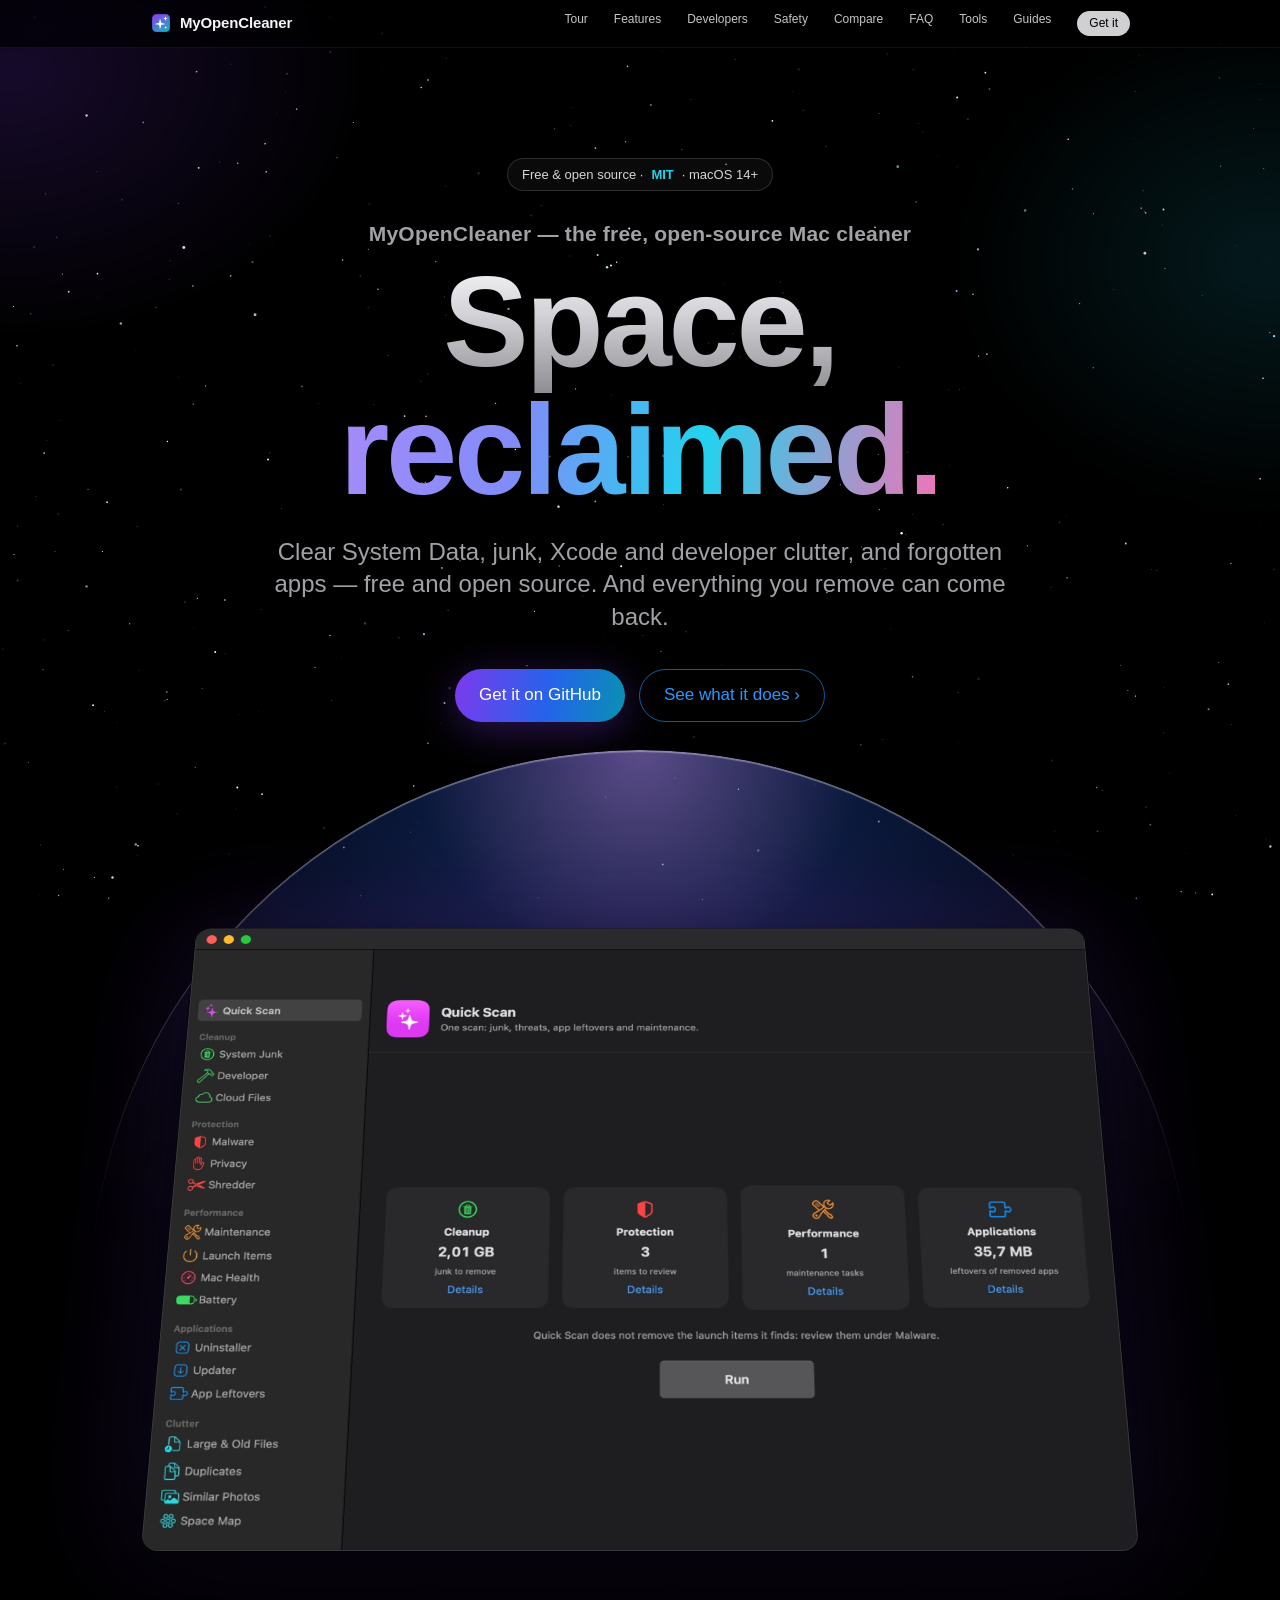
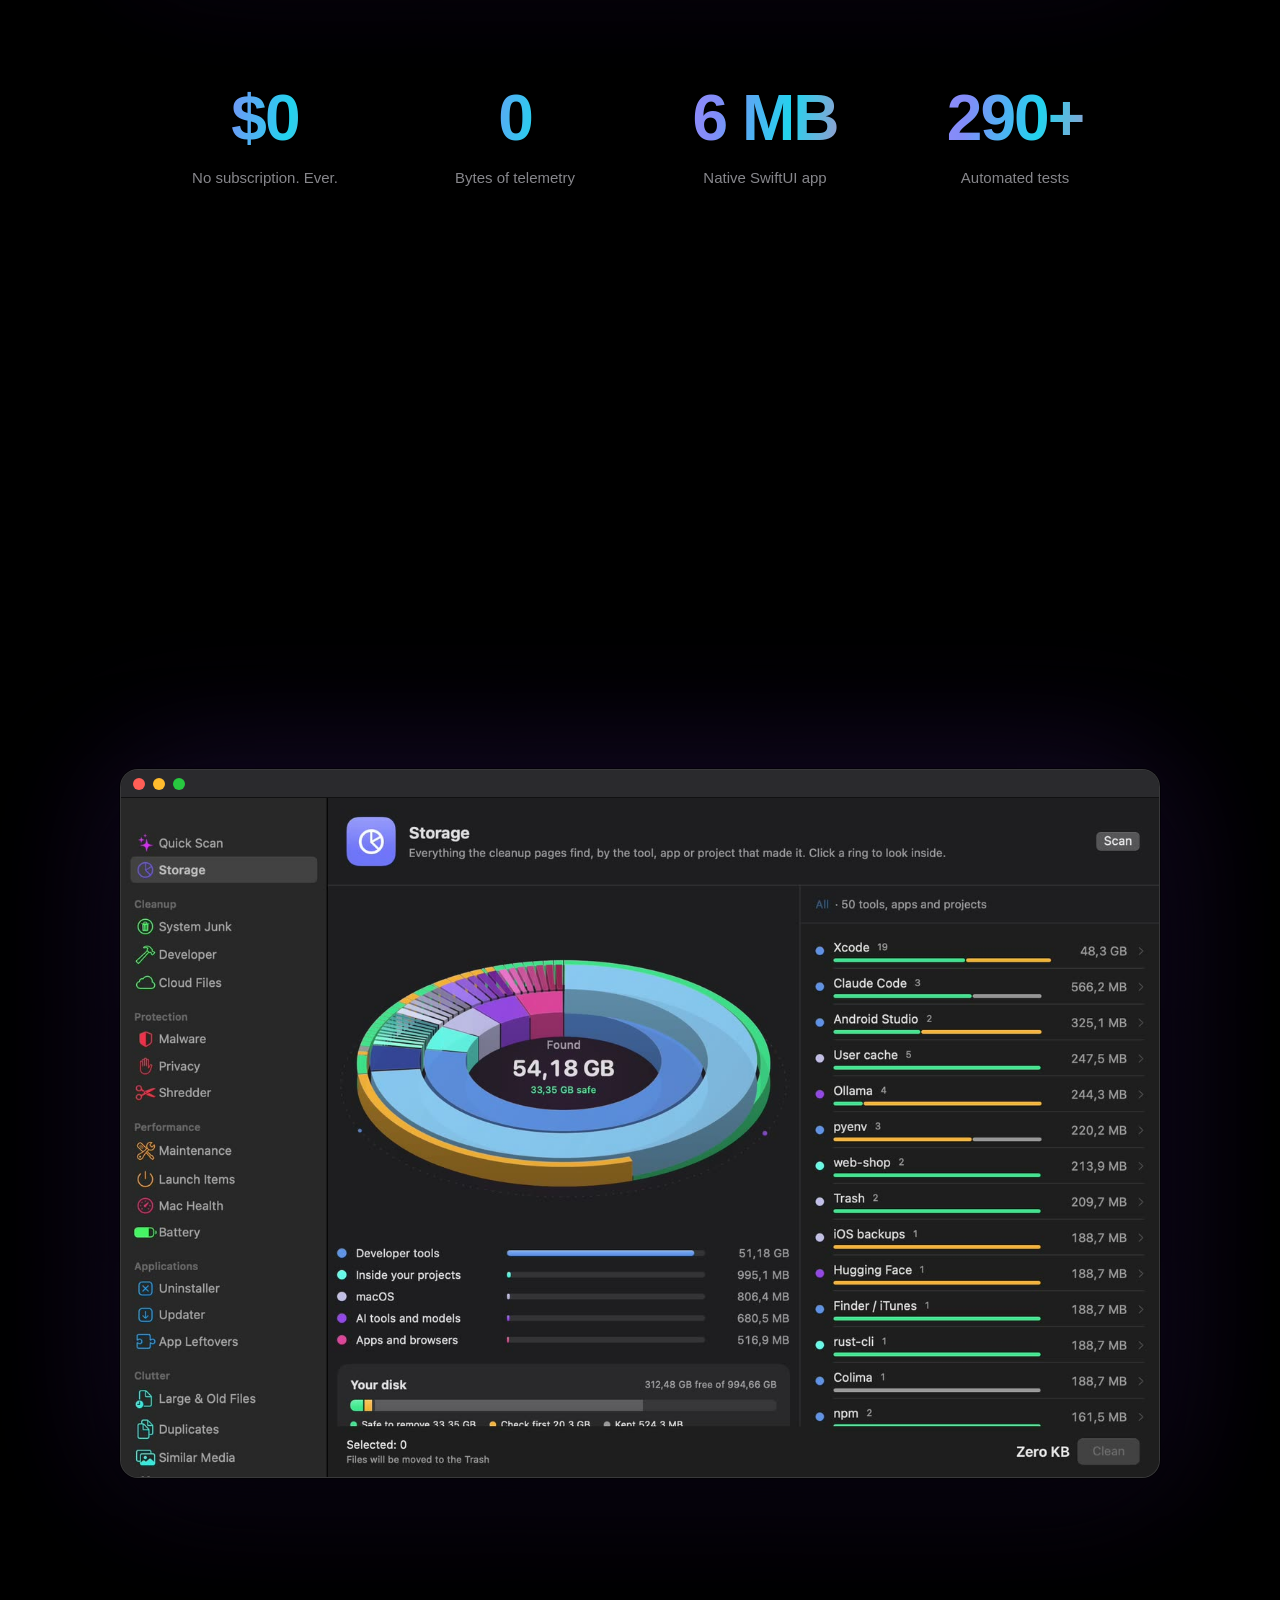
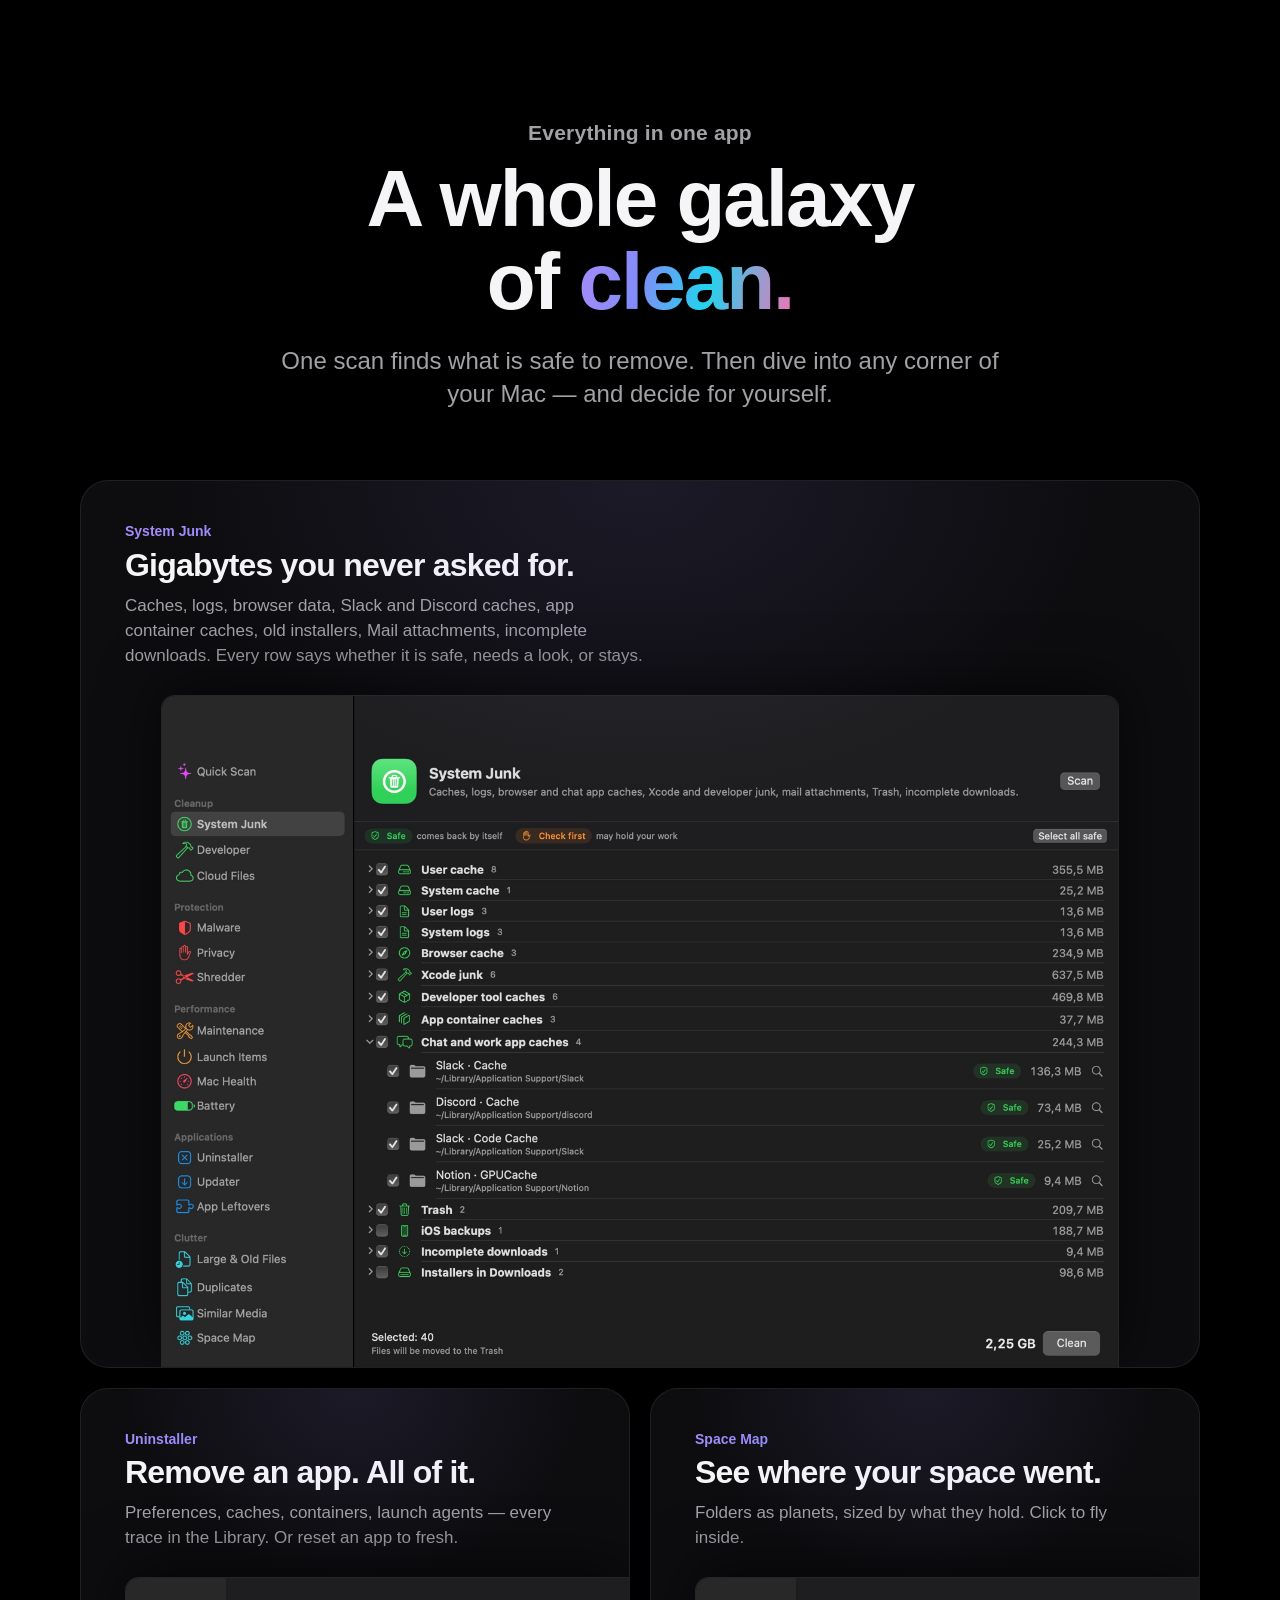
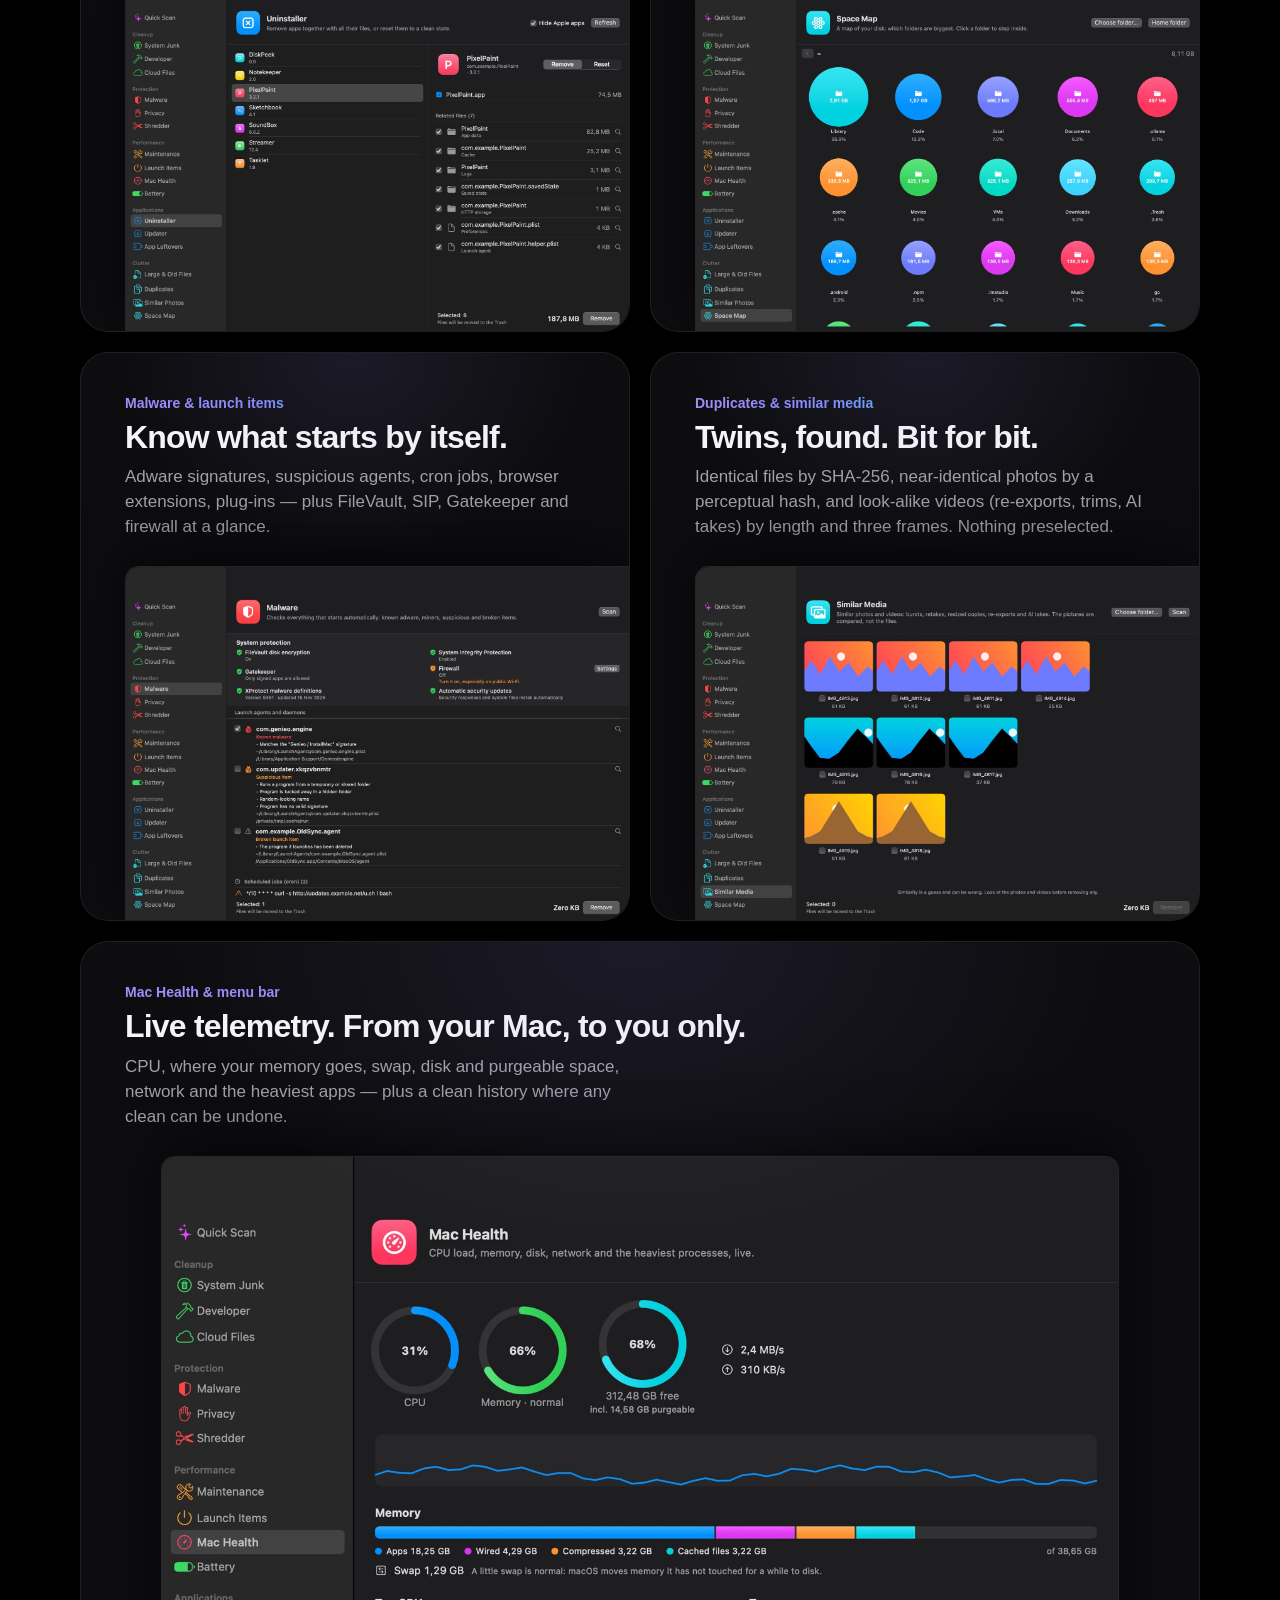
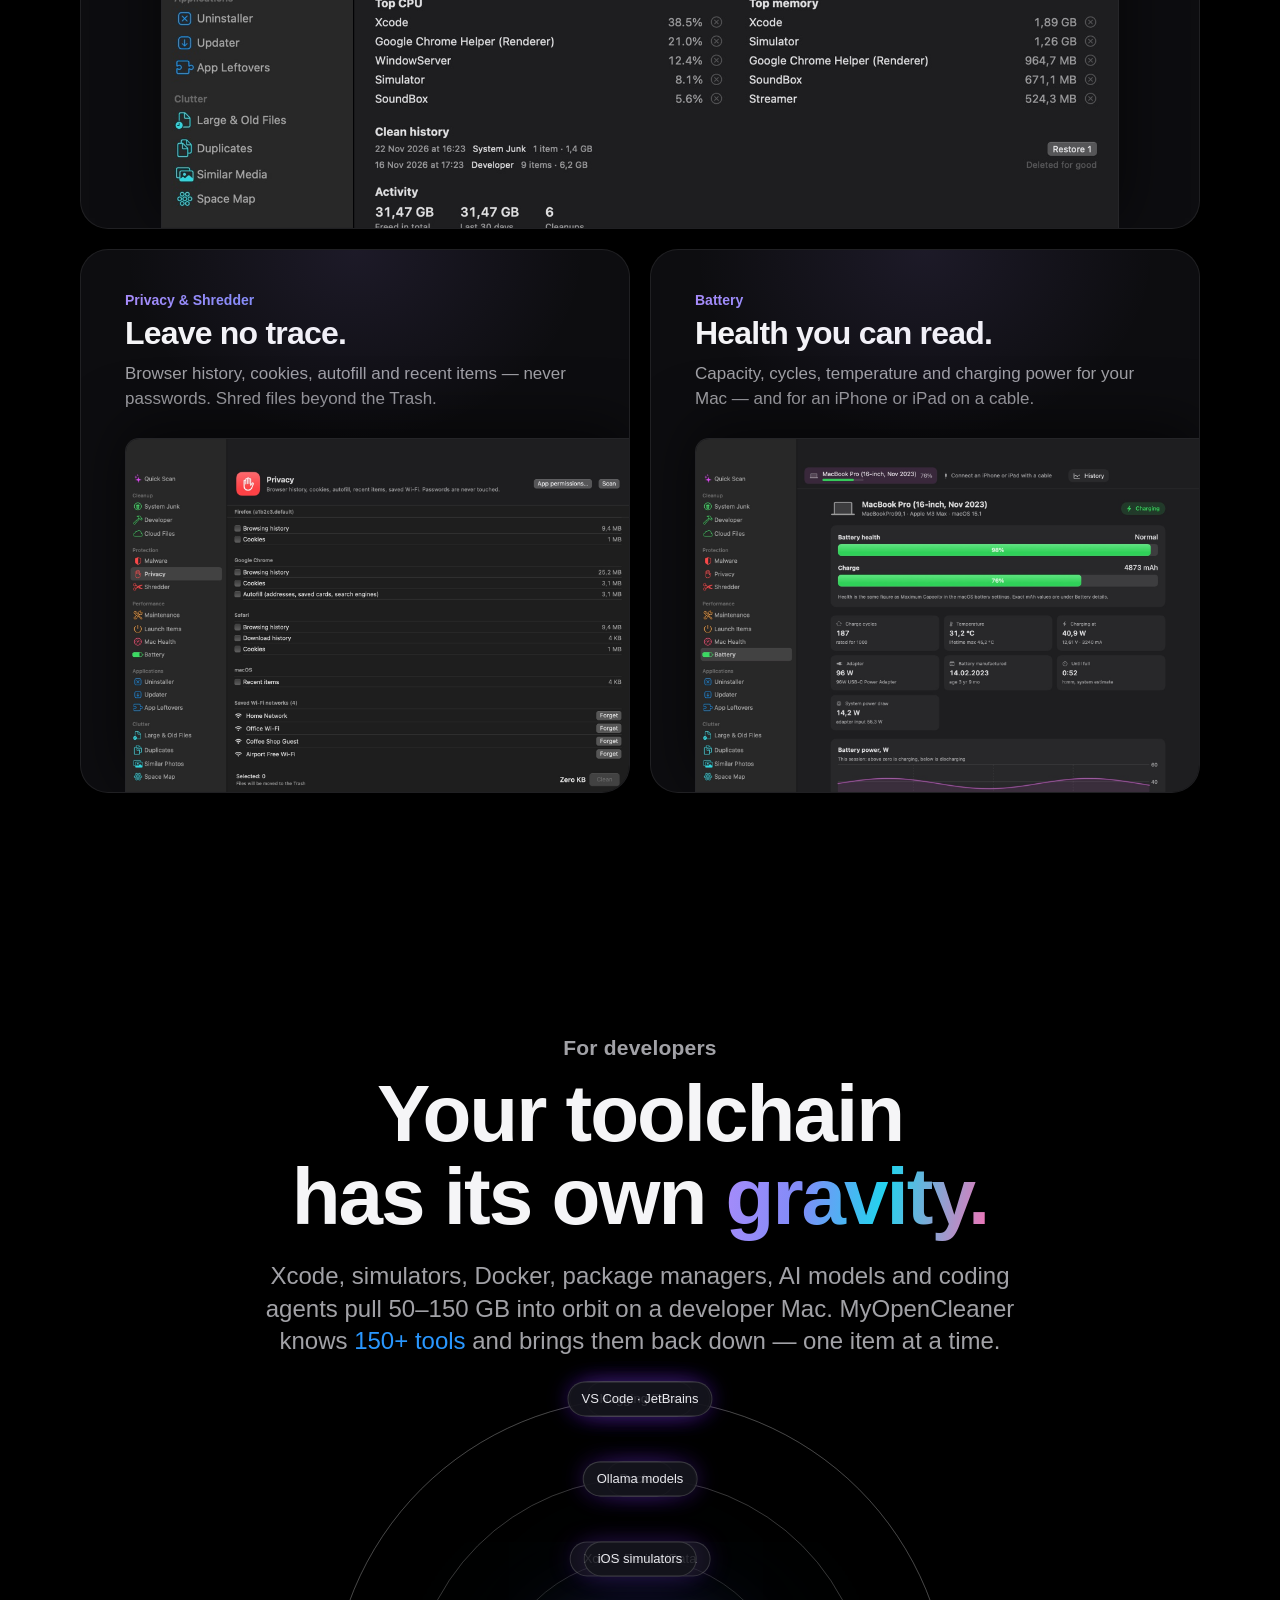
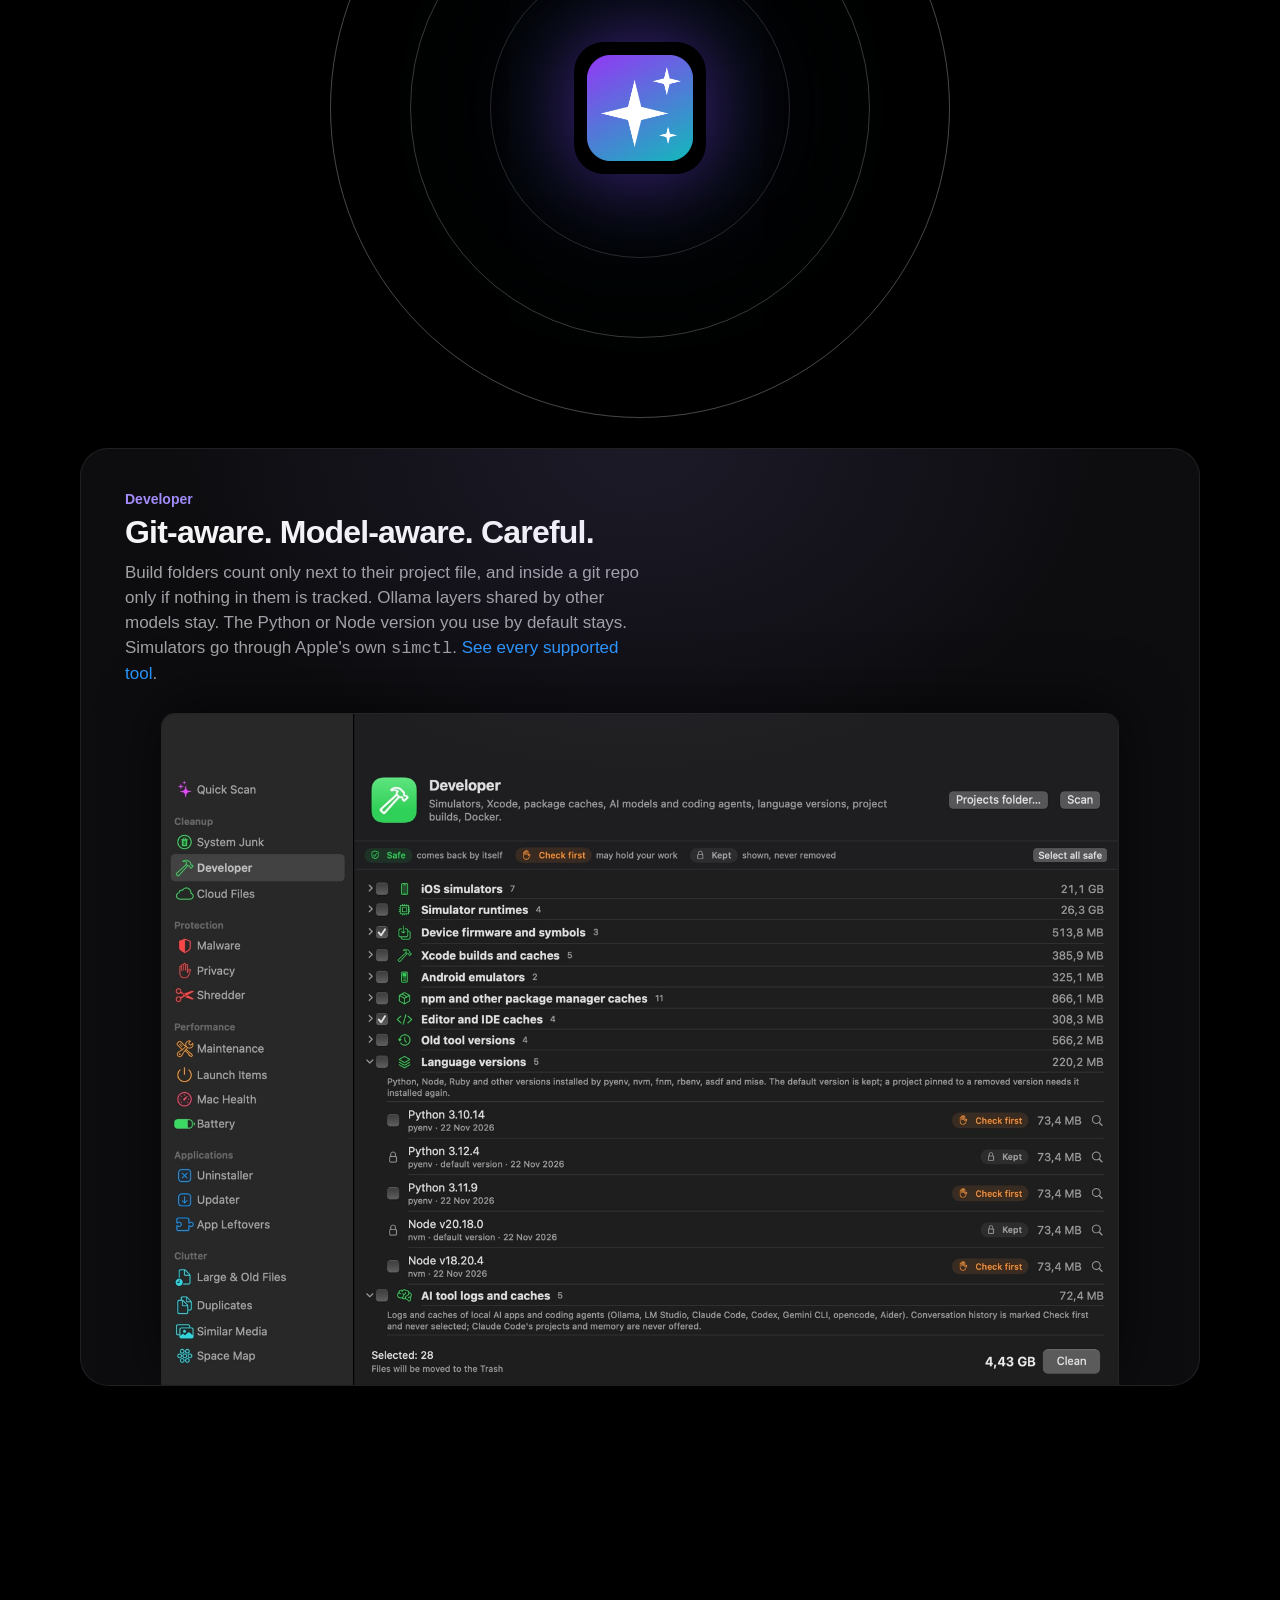
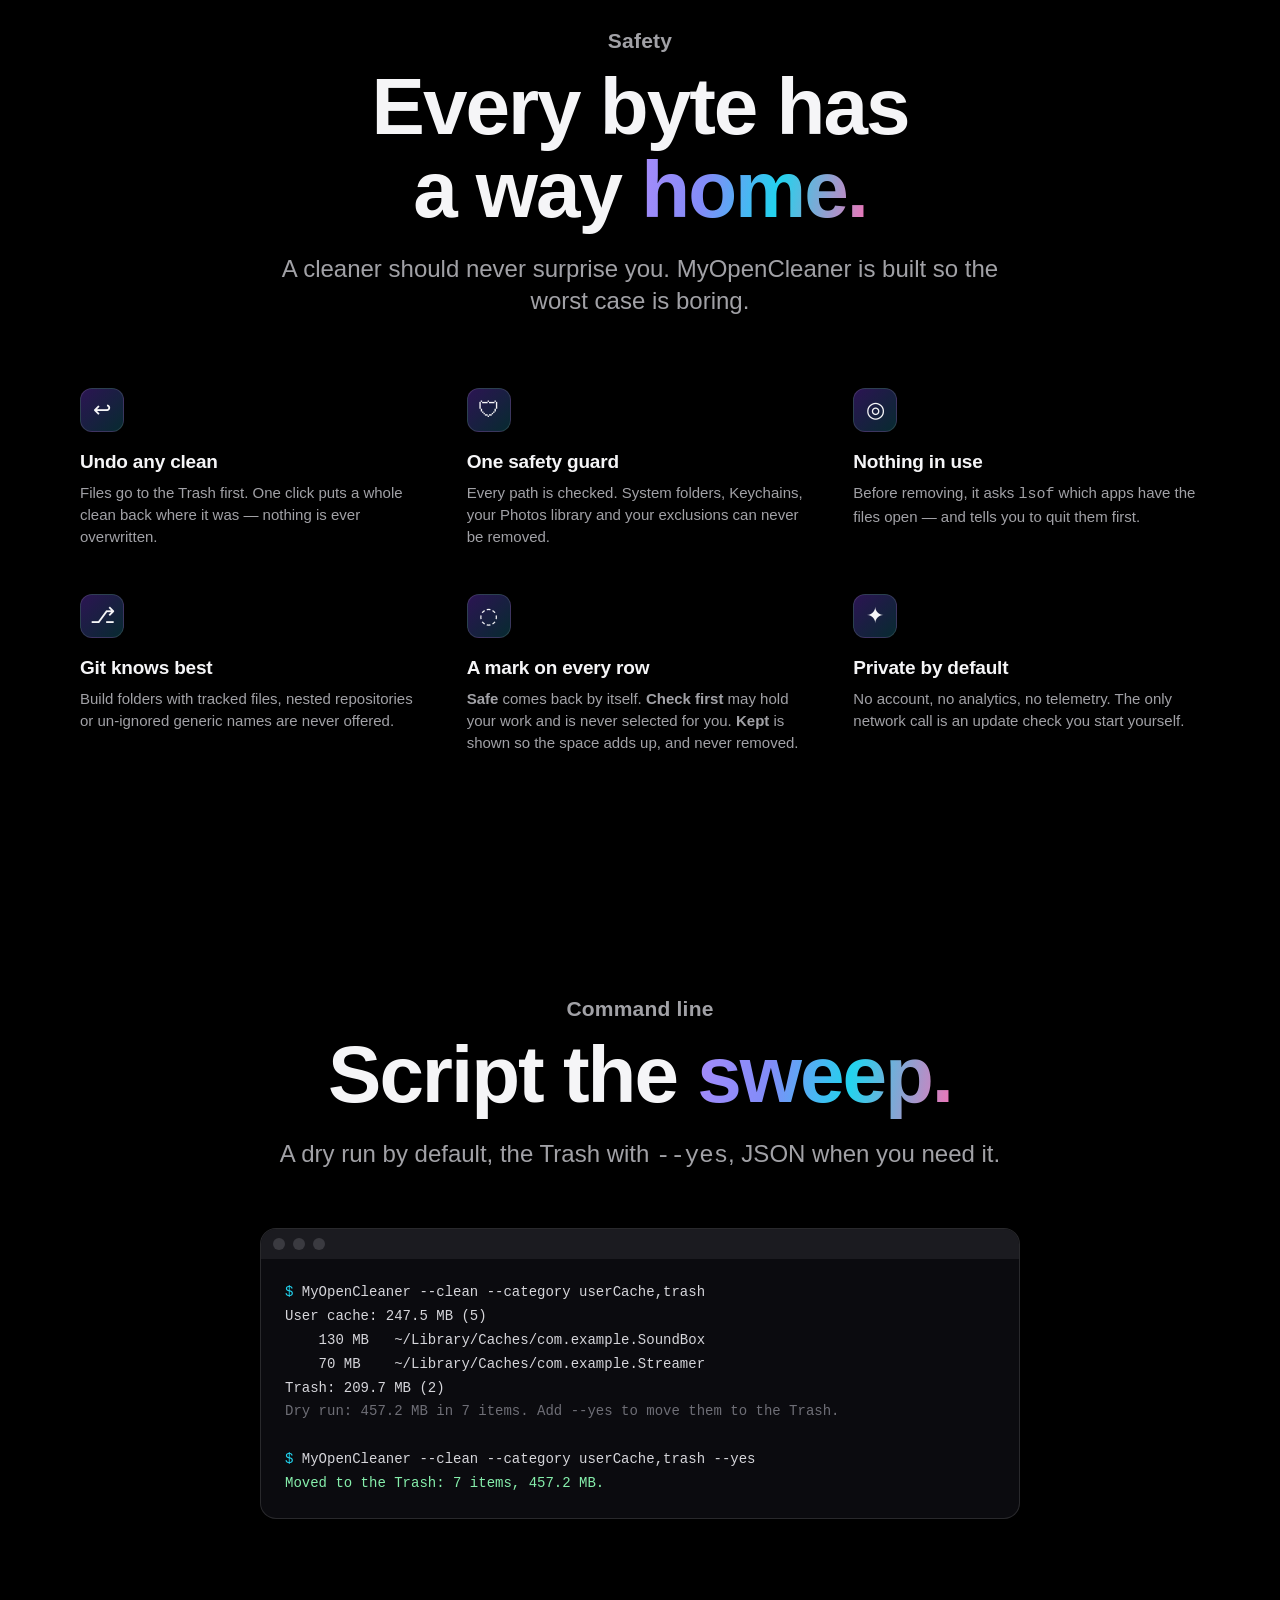
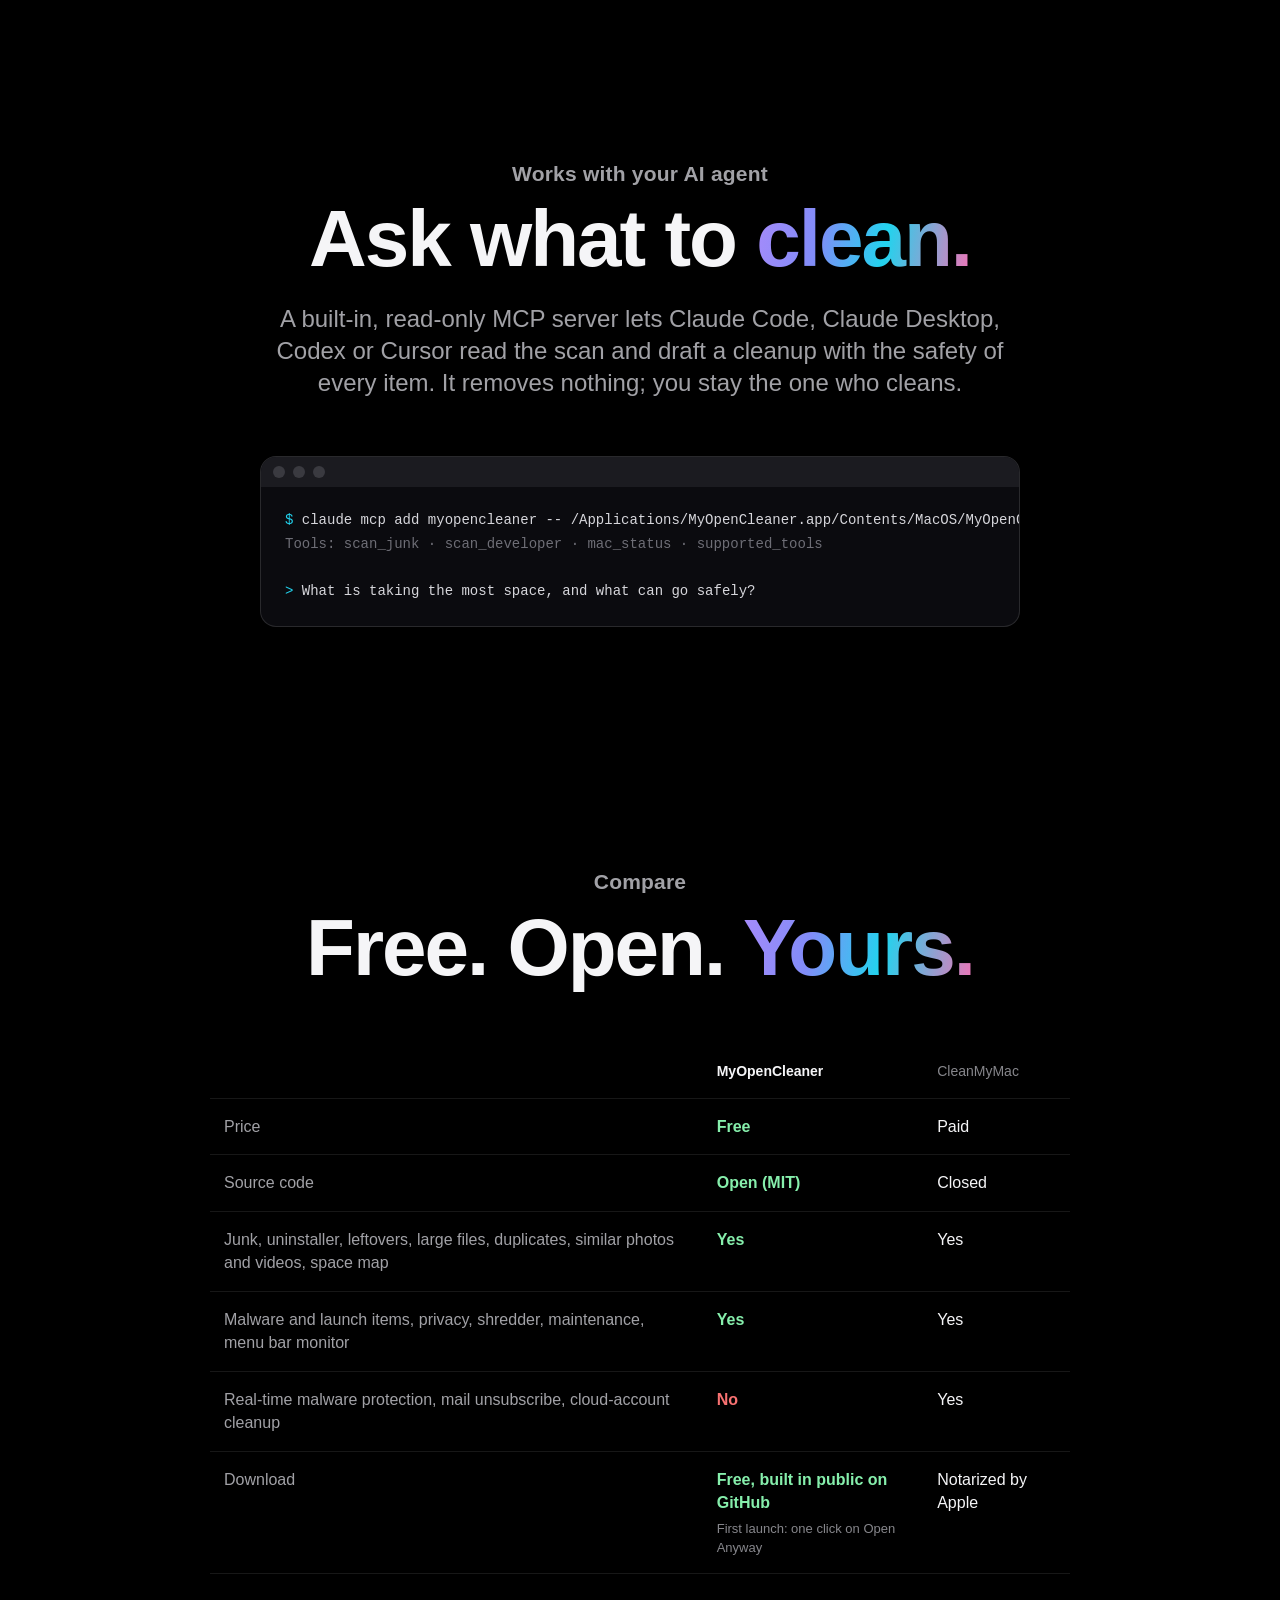
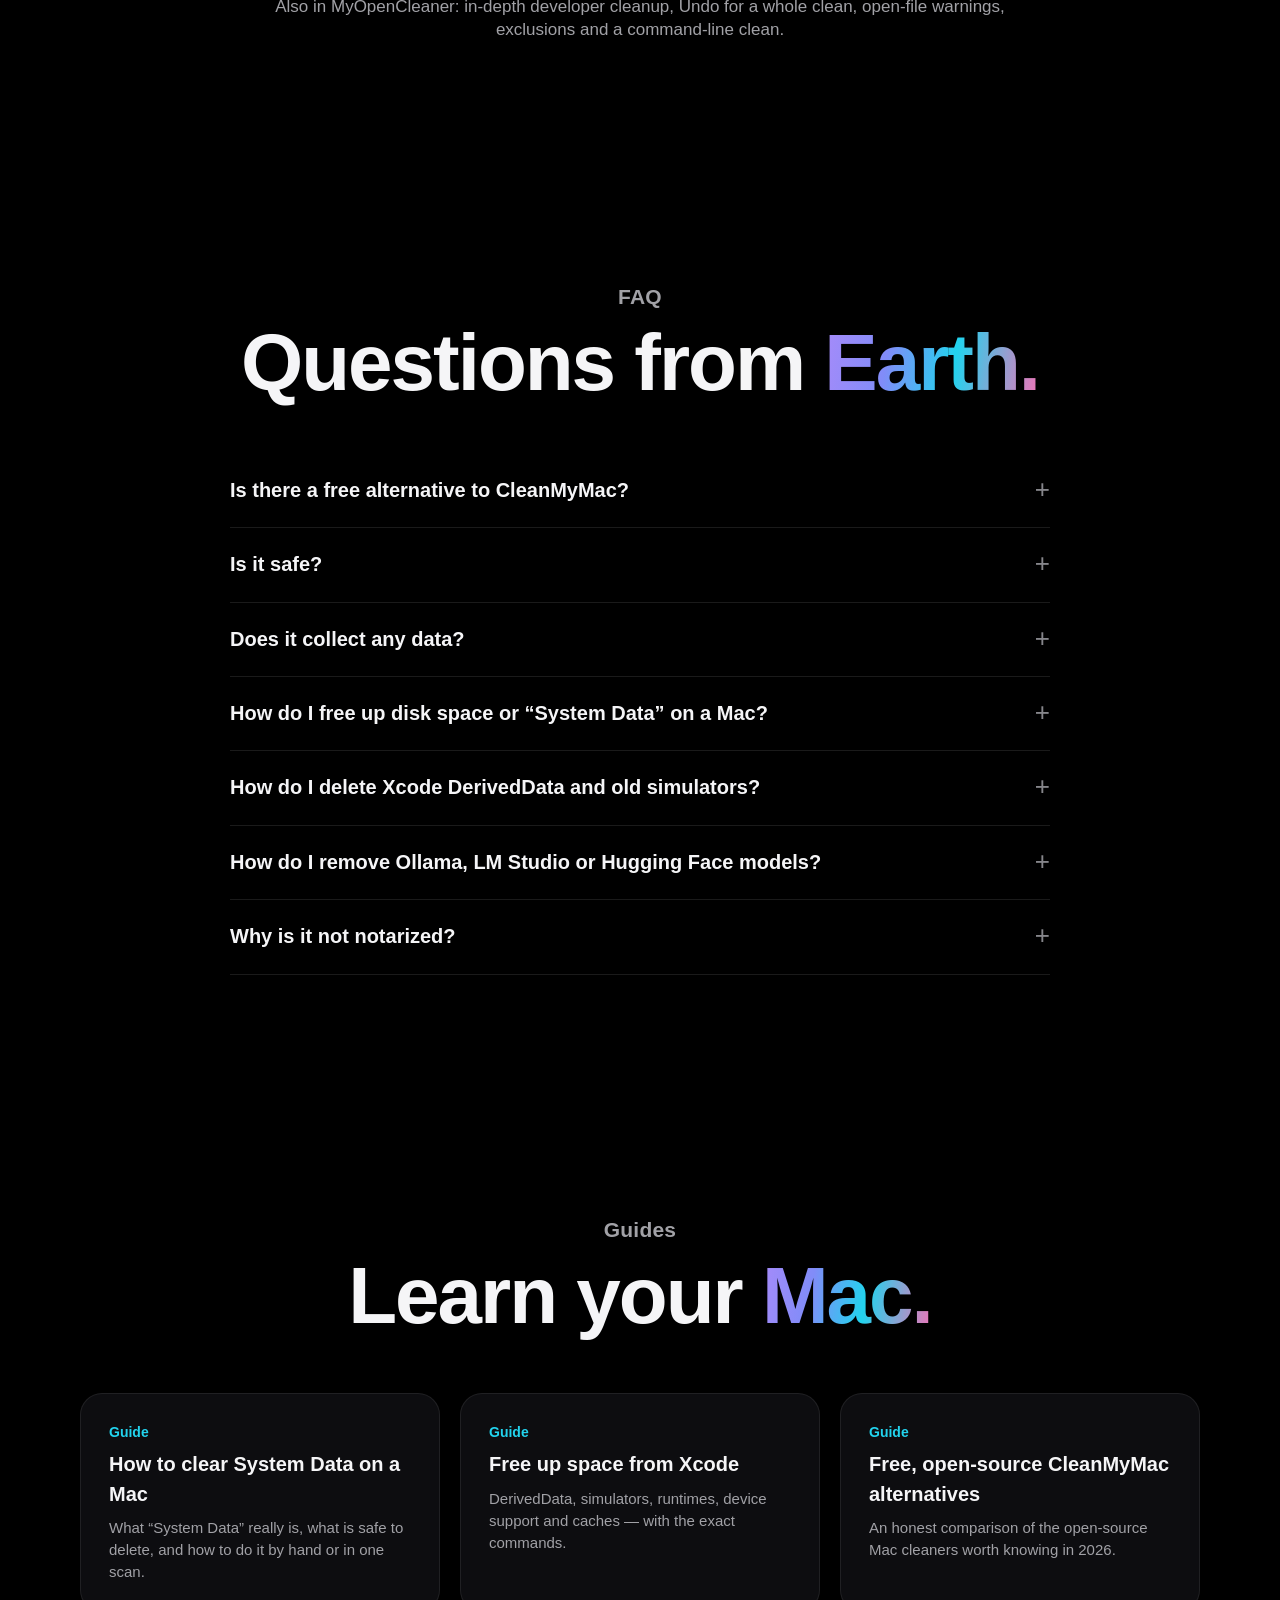
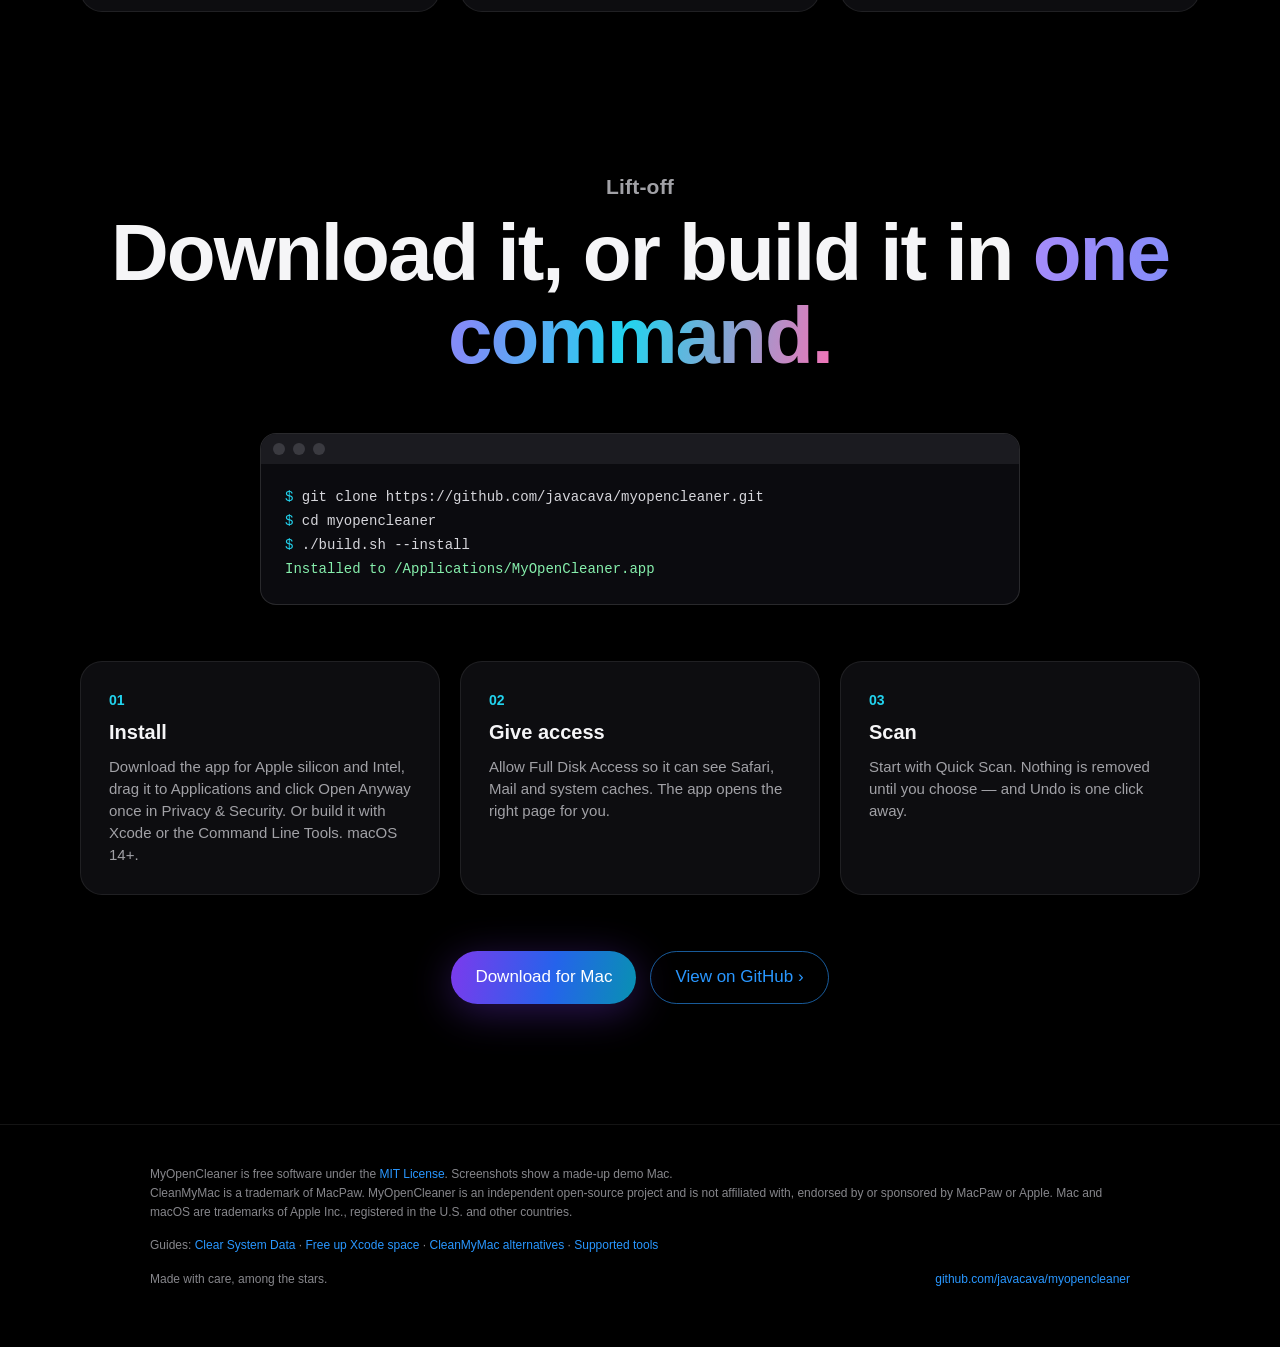
==== commit a0f40055: "Drop the note under the tour video Co-Authored-By: Claude Opus 5.5 <noreply@anthropic.com>" ====
--- a/docs/index.html
+++ b/docs/index.html
@@ -178,7 +178,6 @@
   /* ---------- Tiles ---------- */
   .video-frame video { display: block; width: 100%; height: auto; }
   .video-frame { margin-top: 56px; }
-  .video-note { color: var(--muted); font-size: 13px; margin-top: 14px; }
   .tiles { display: grid; grid-template-columns: repeat(2, 1fr); gap: 20px; margin-top: 70px; }
   .tile {
     background: var(--tile); border: 1px solid var(--tile-line); border-radius: var(--radius); overflow: hidden;
@@ -351,7 +350,6 @@
           <source src="assets/video/tour.mp4" type="video/mp4">
         </video>
       </div>
-      <p class="video-note reveal">Recorded from a made-up demo Mac. No real files were harmed.</p>
     </div>
   </section>
 
